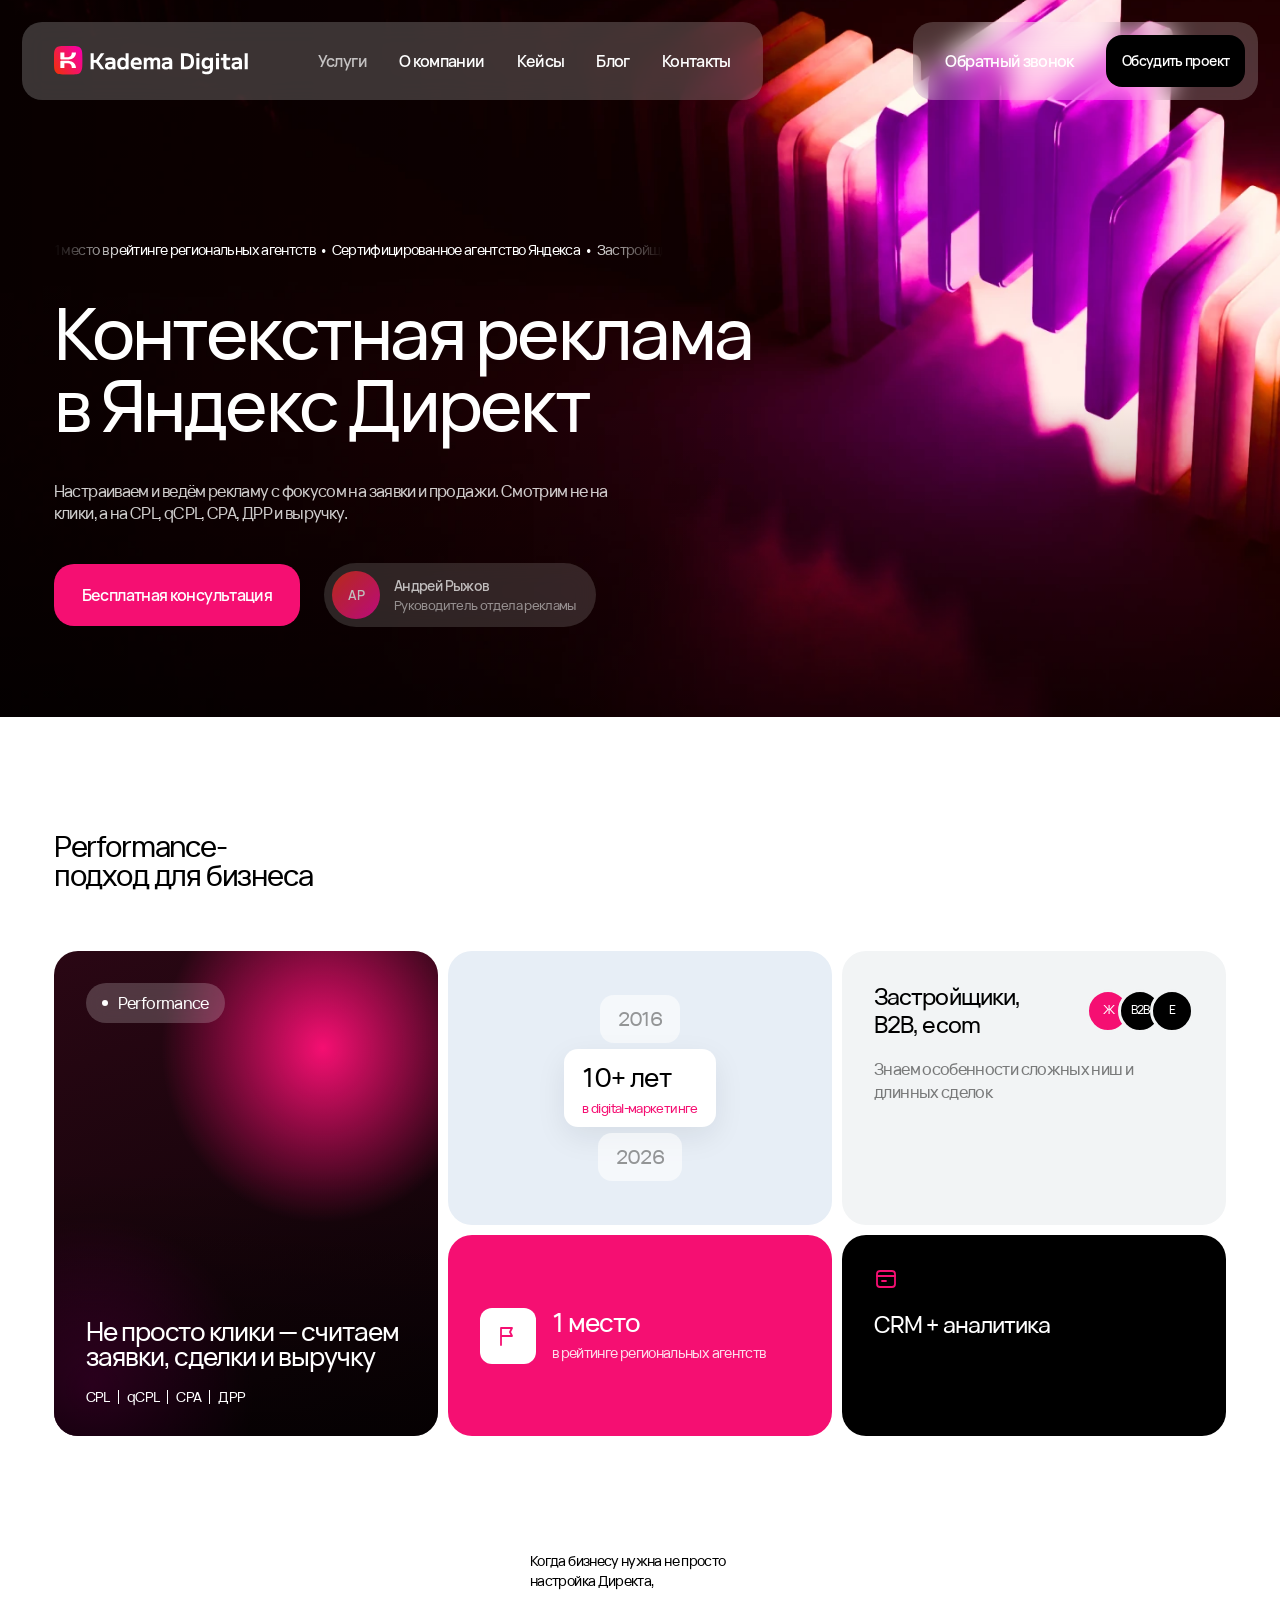
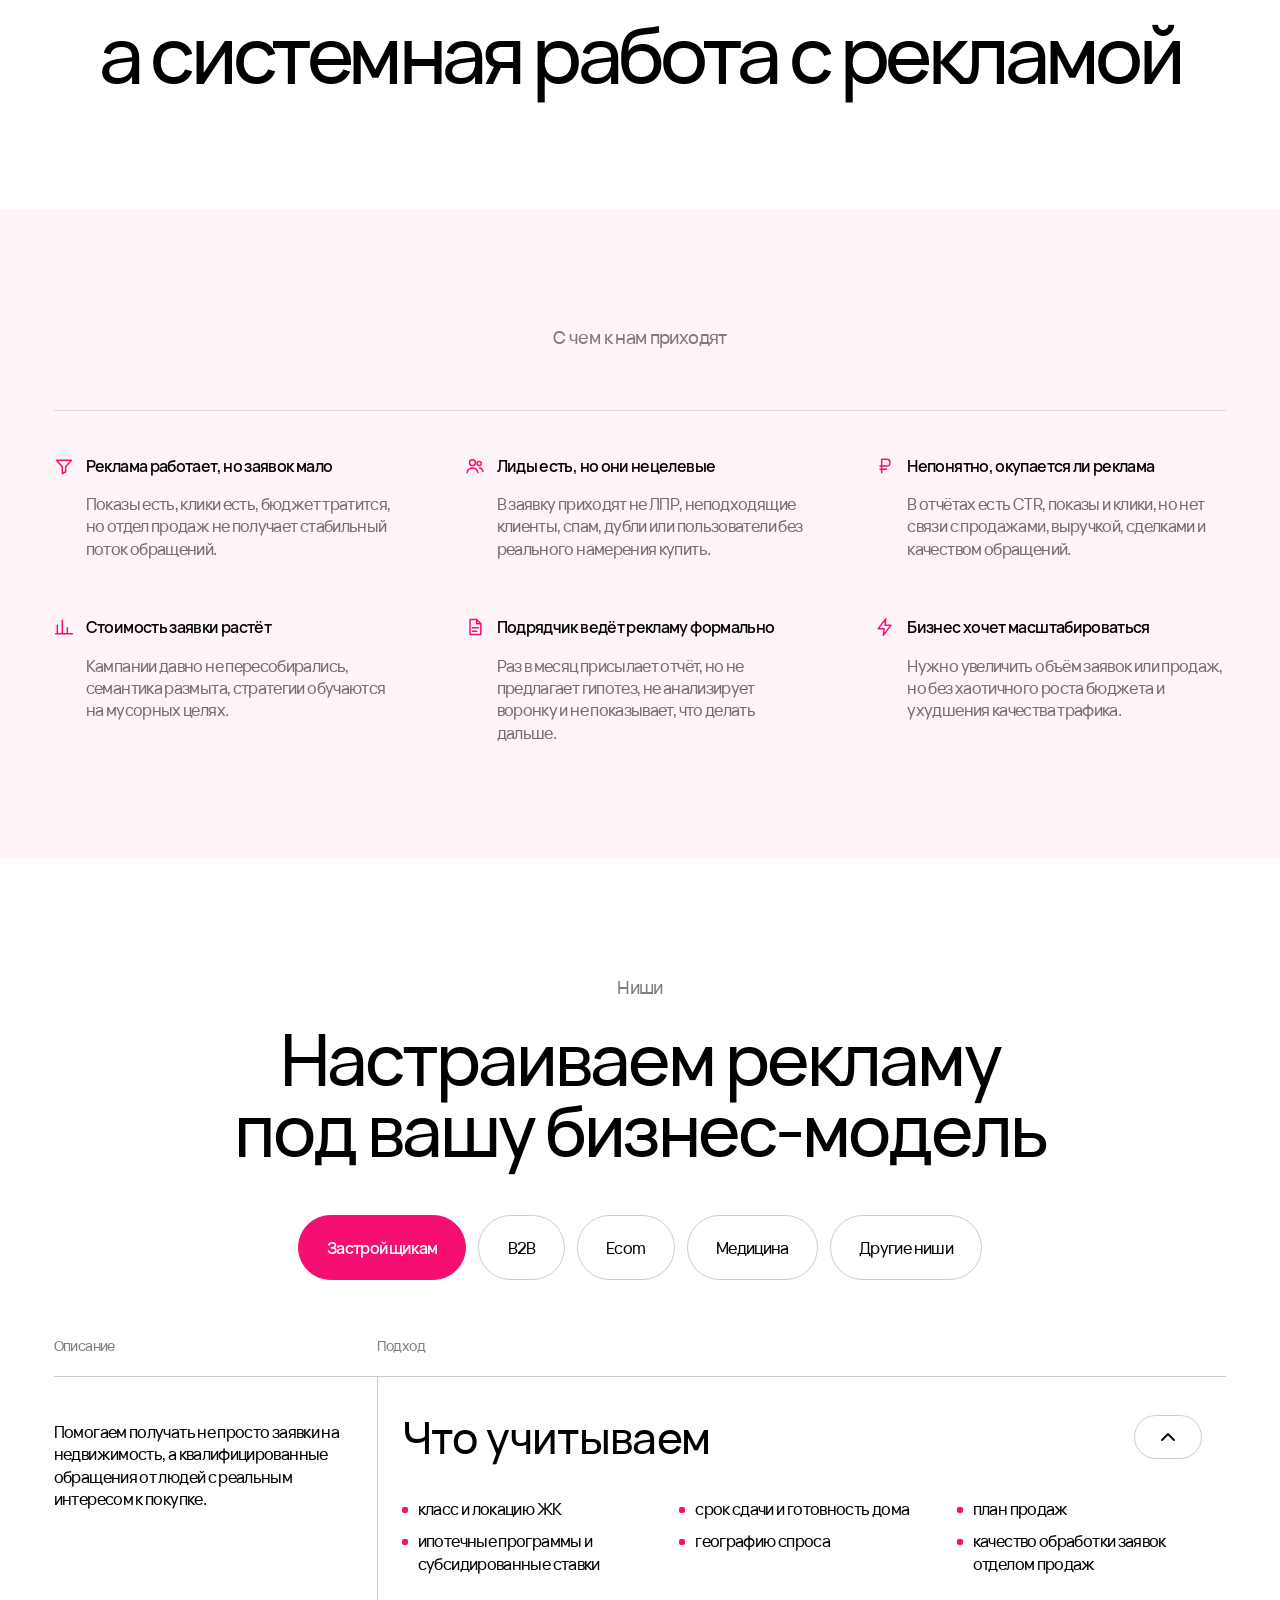
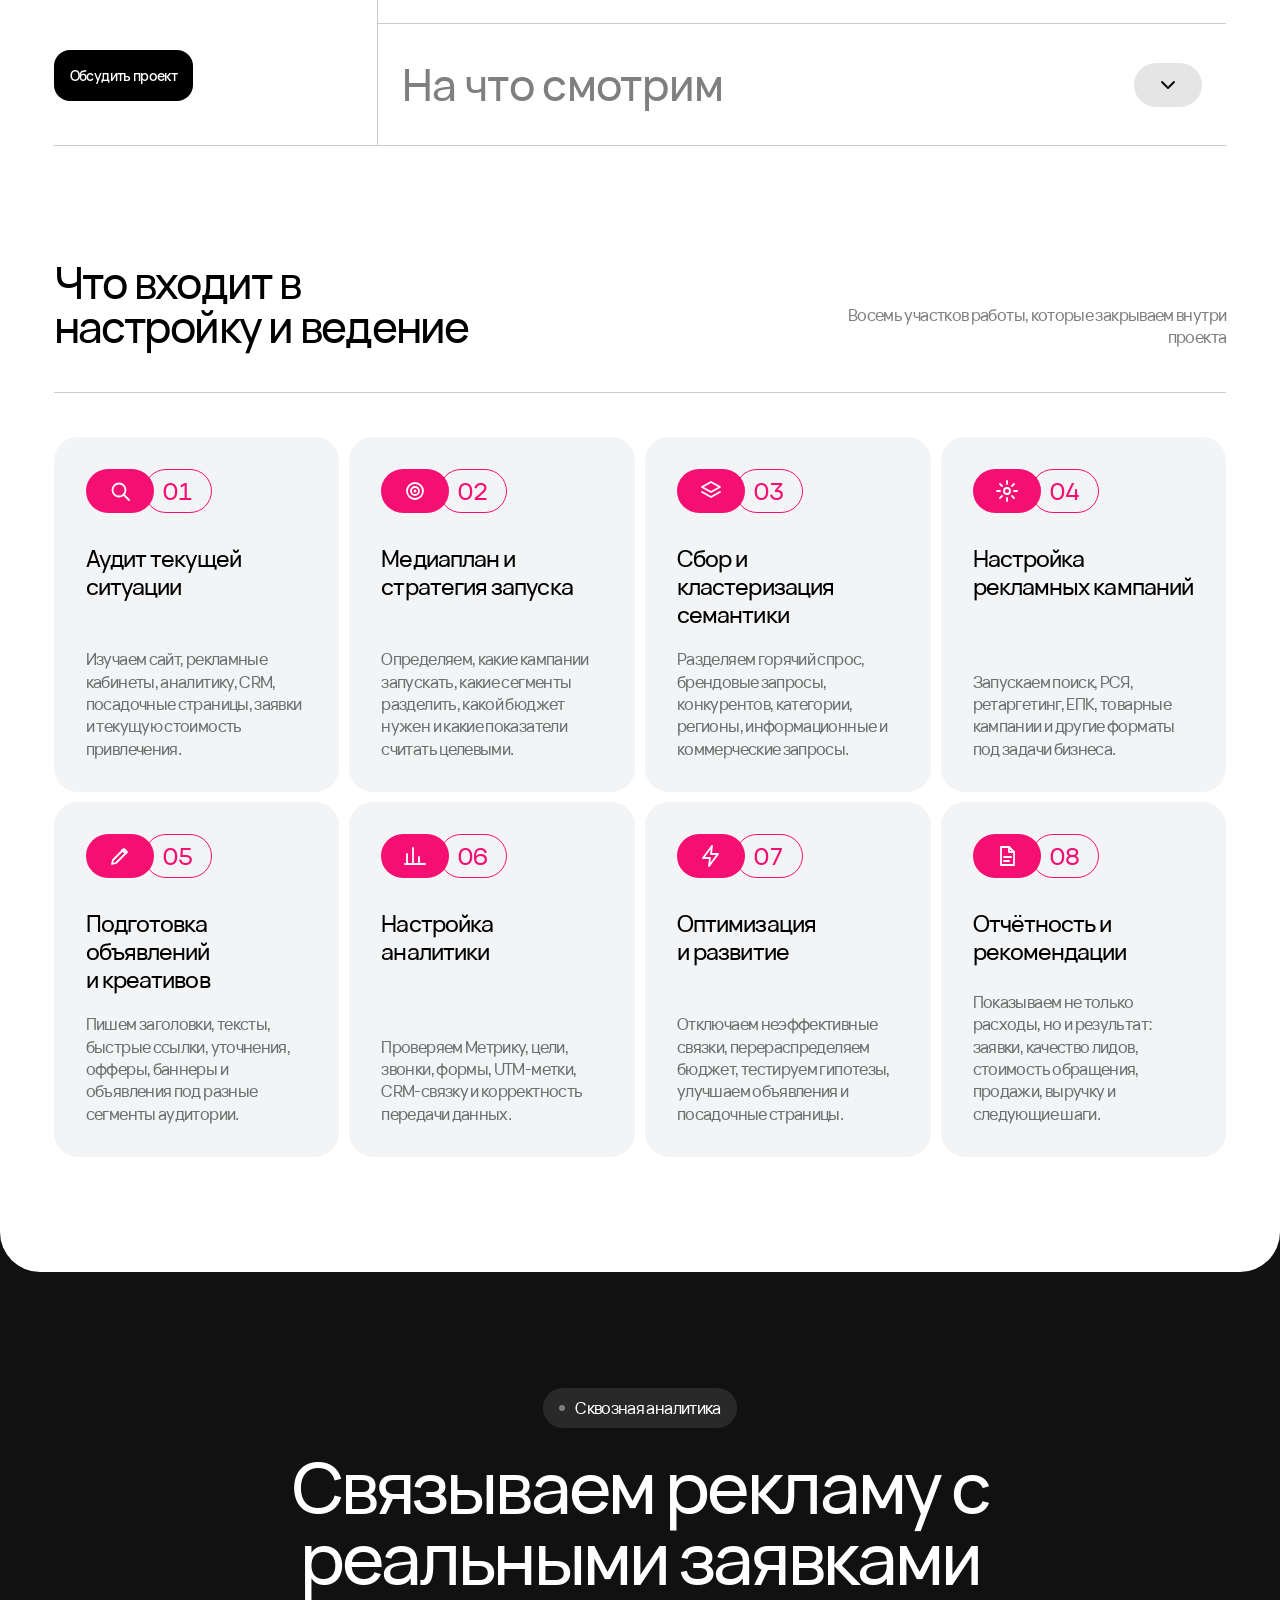
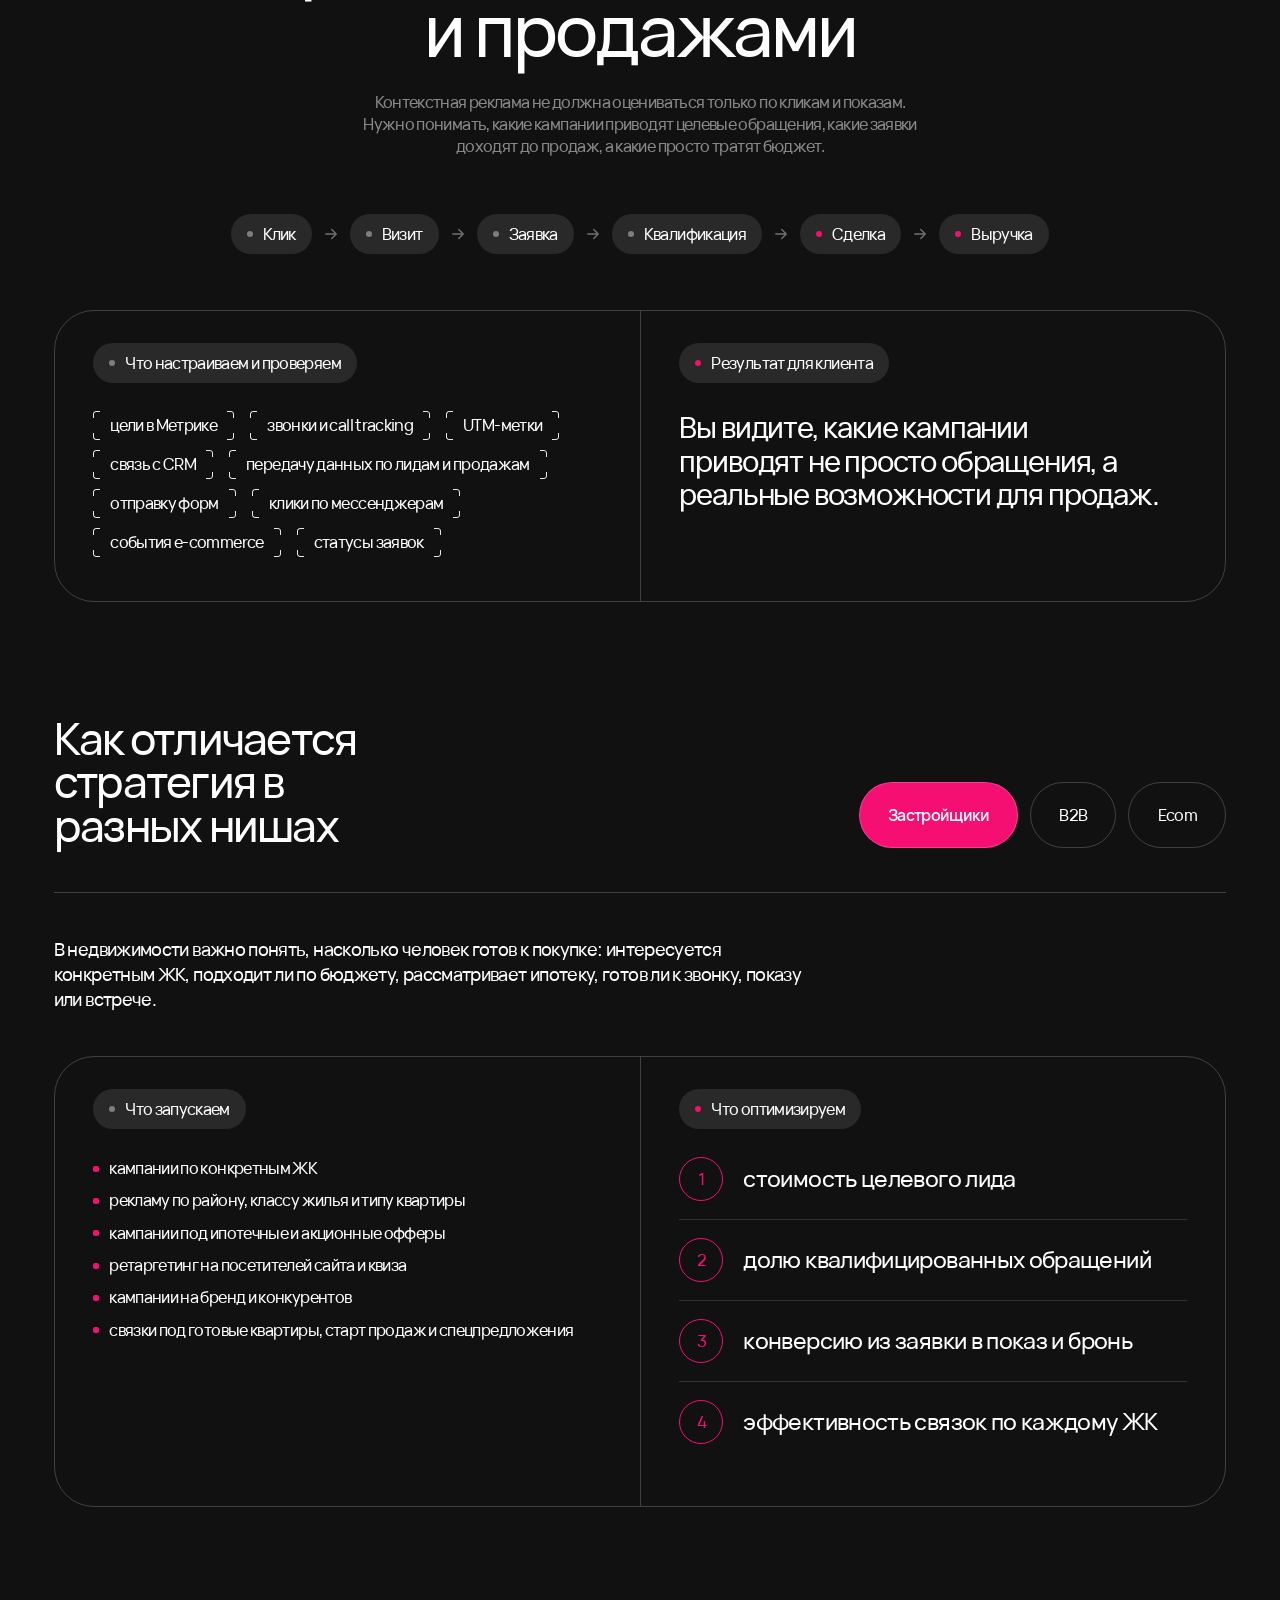
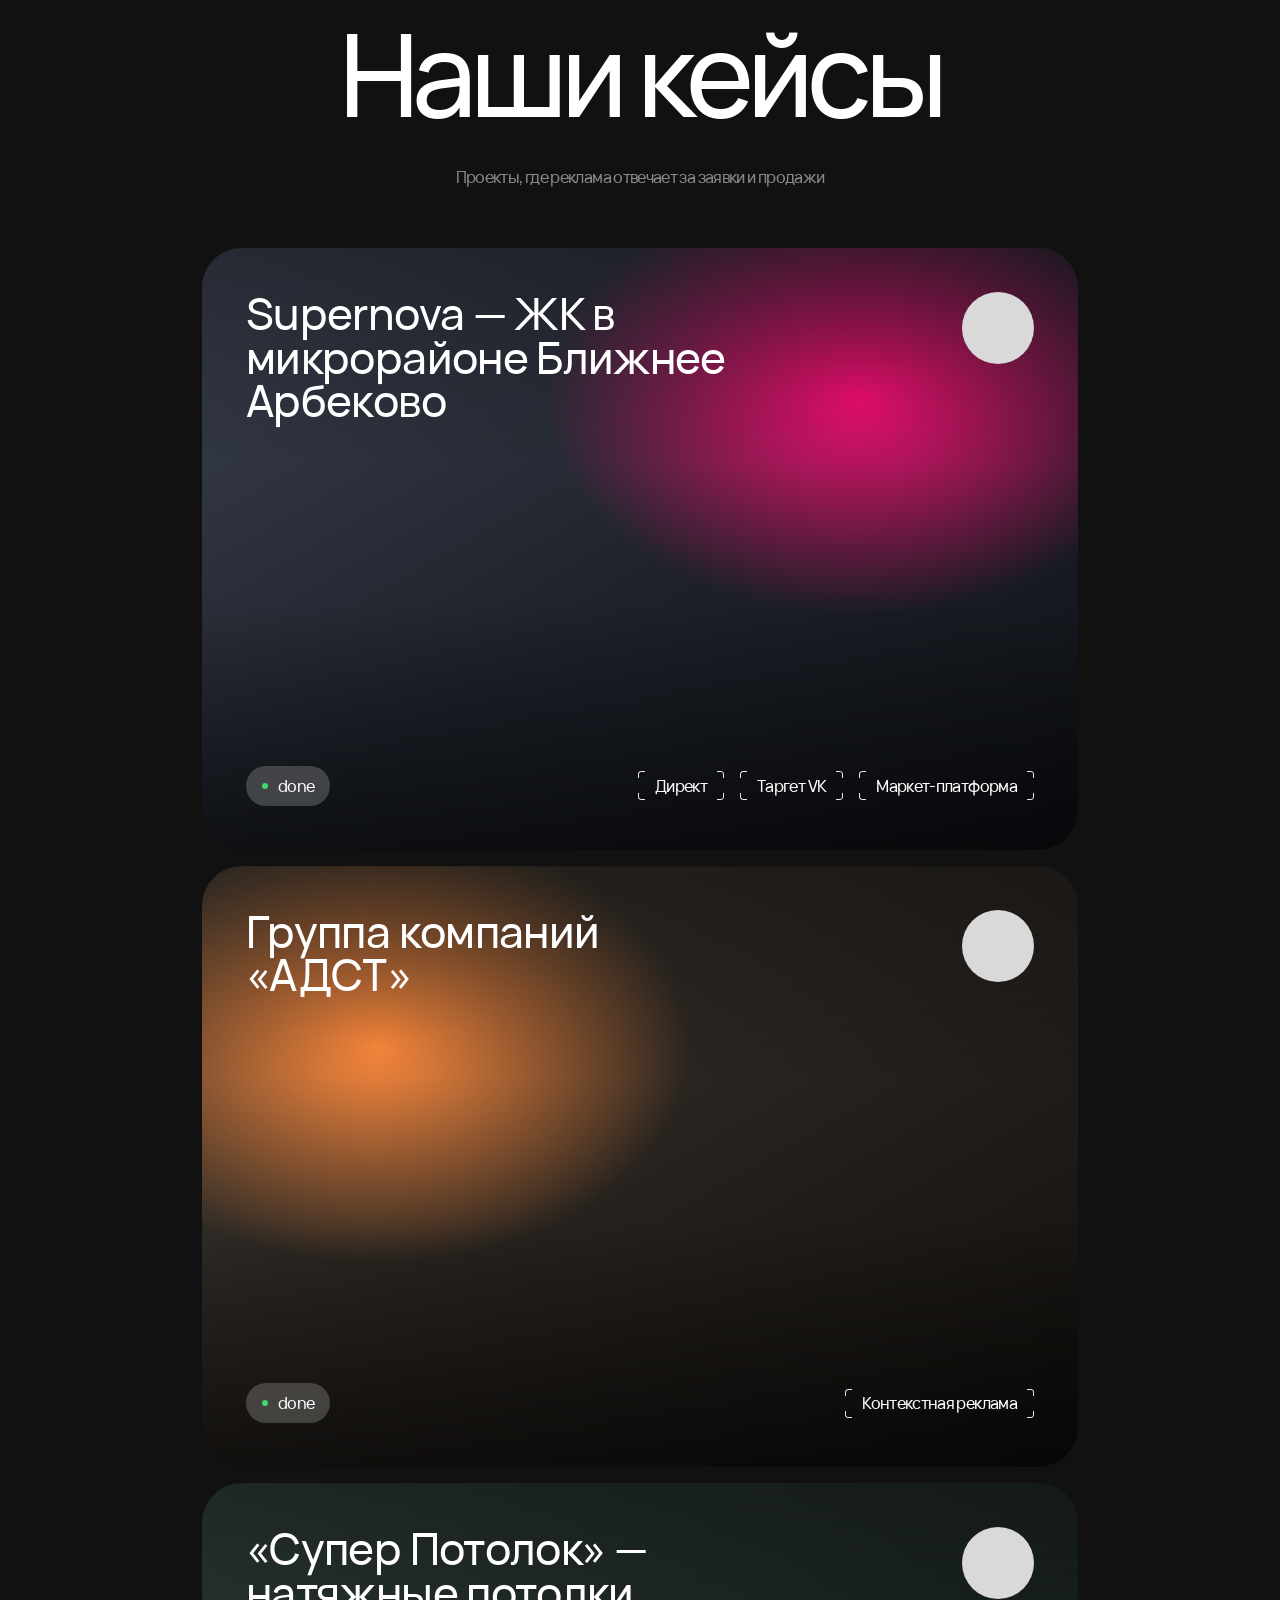
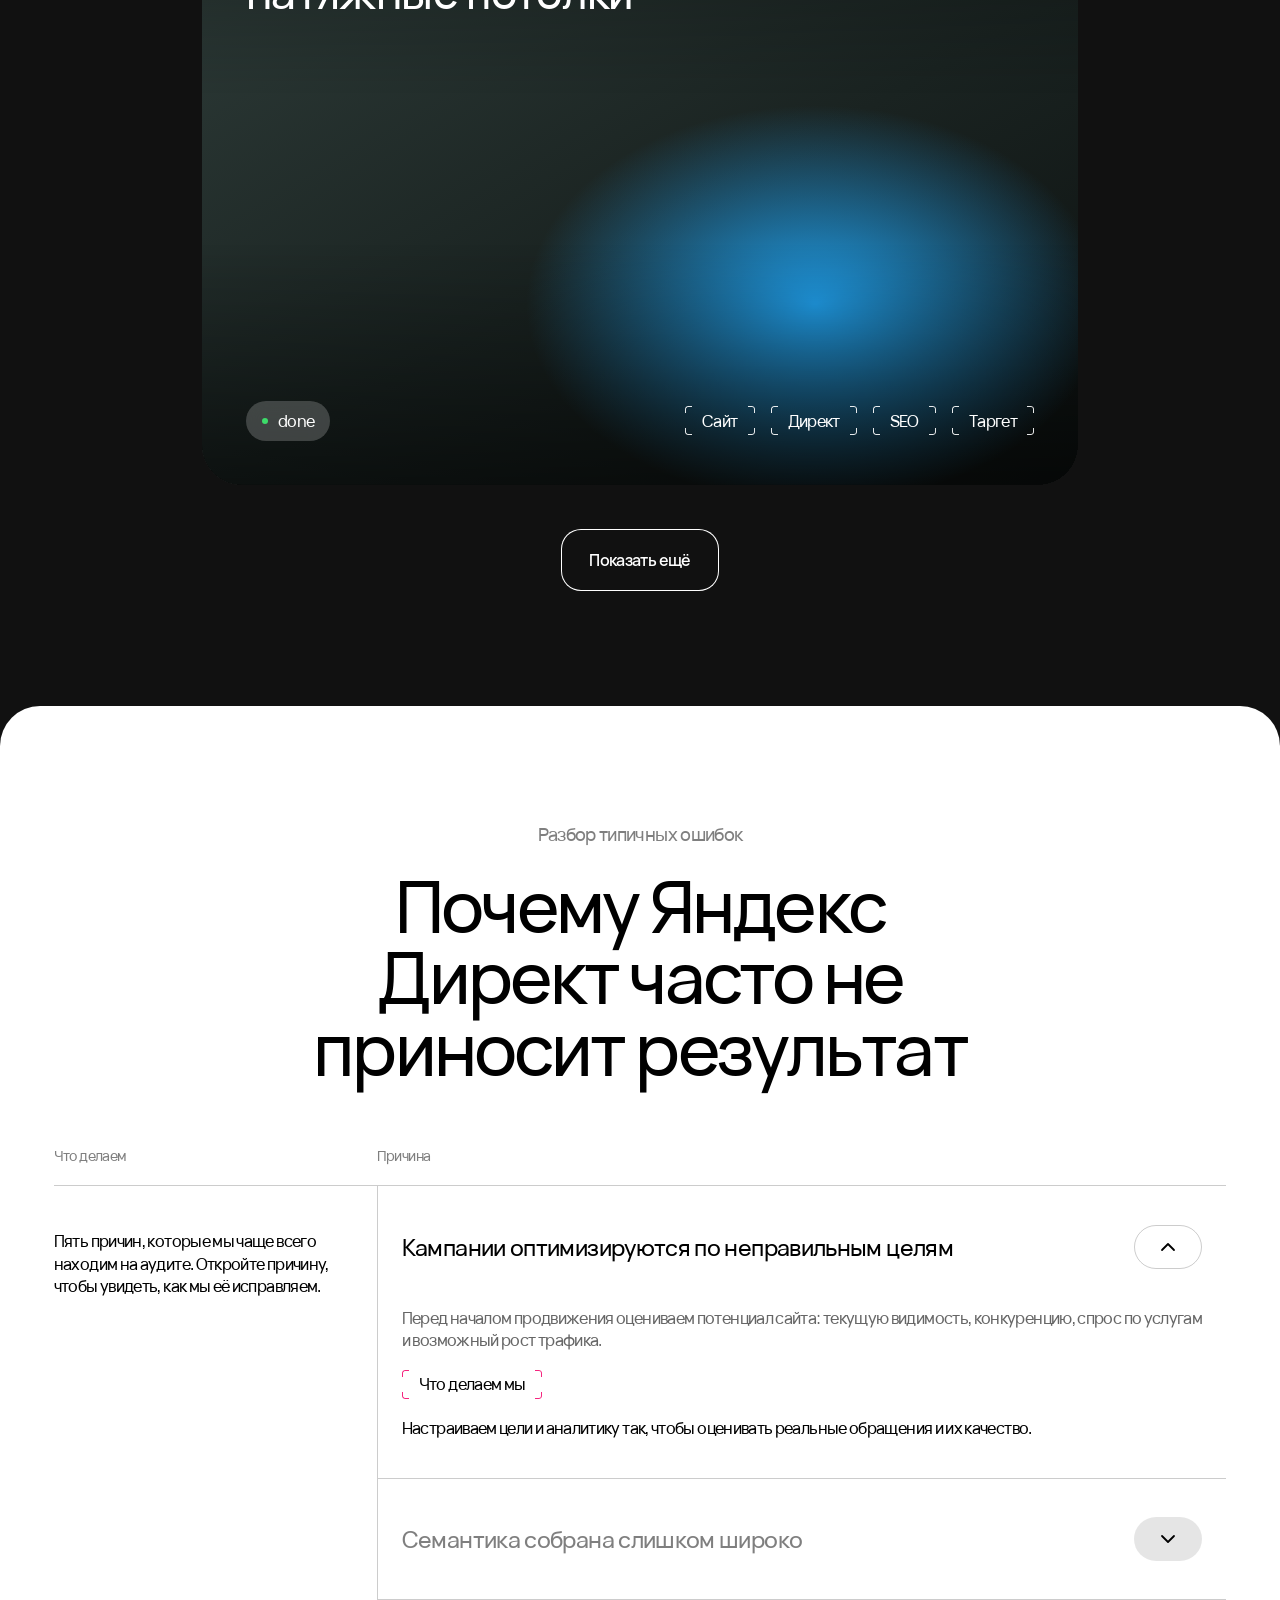
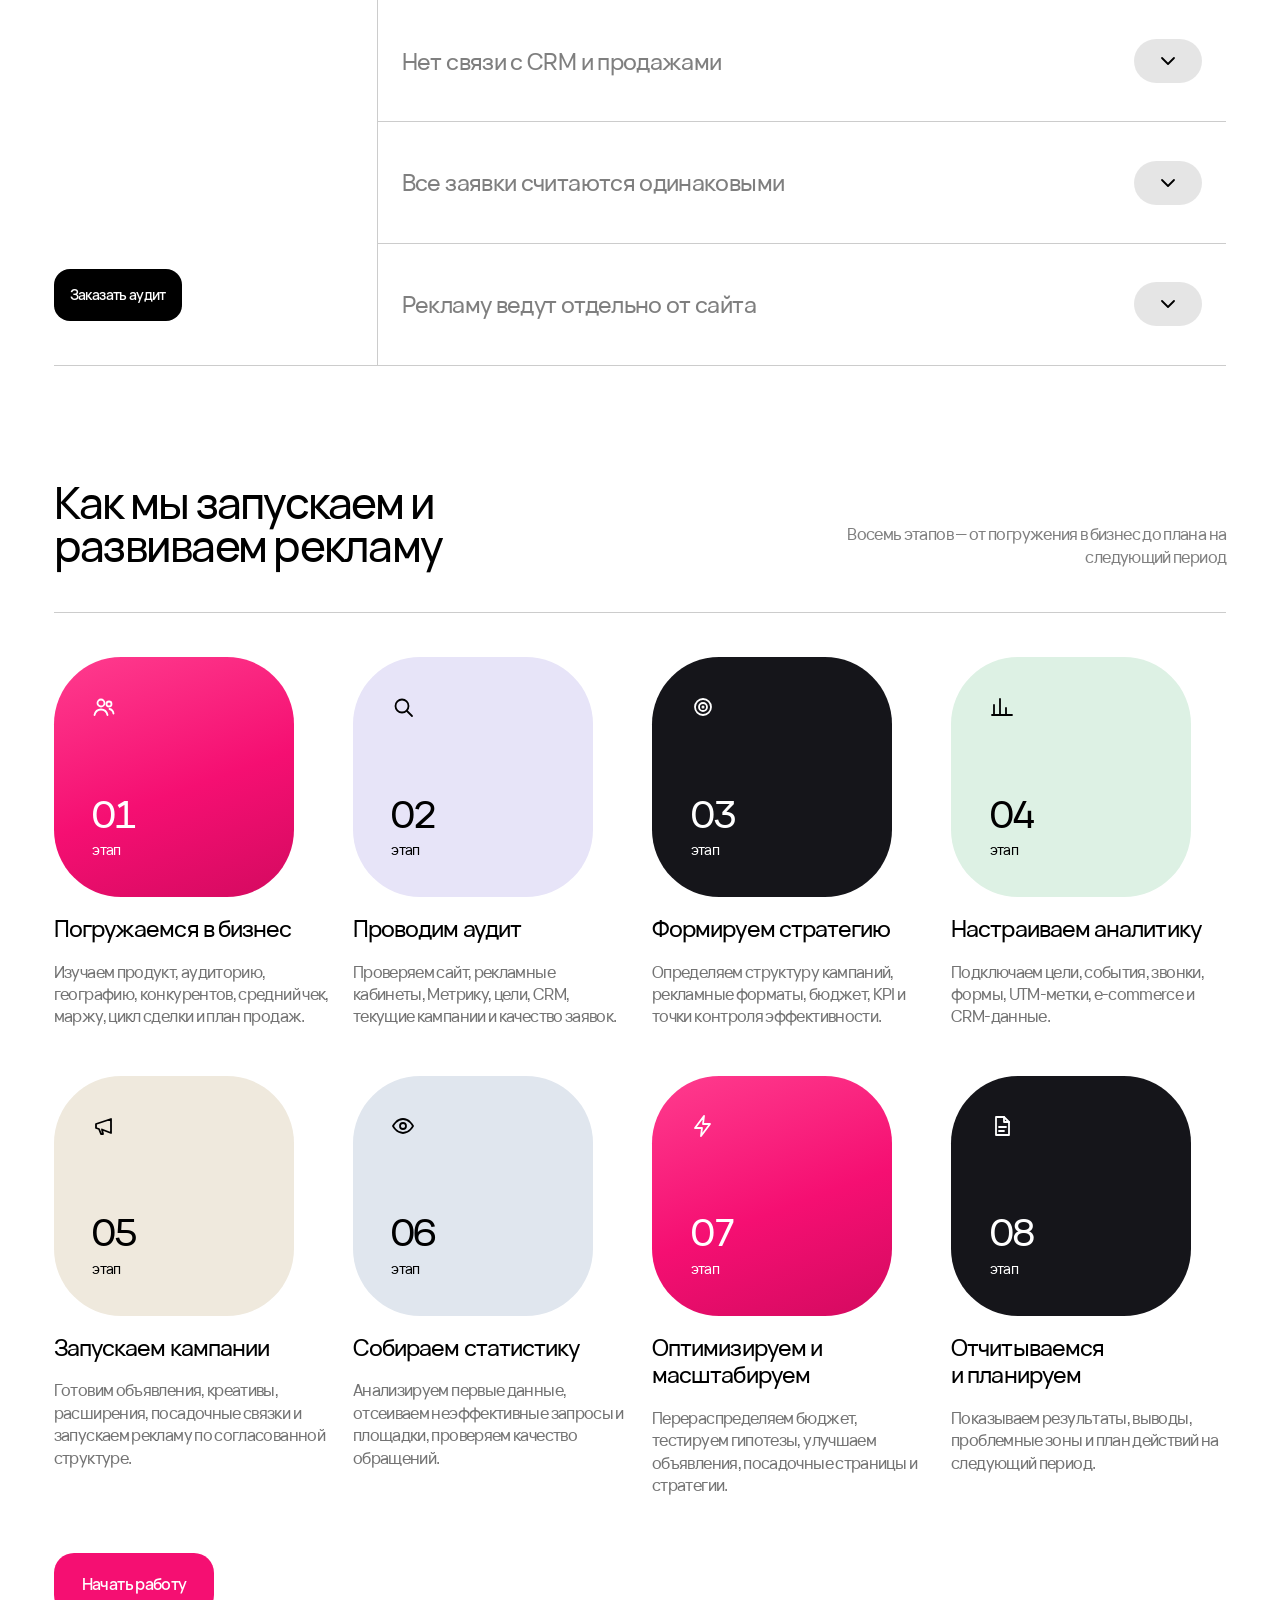
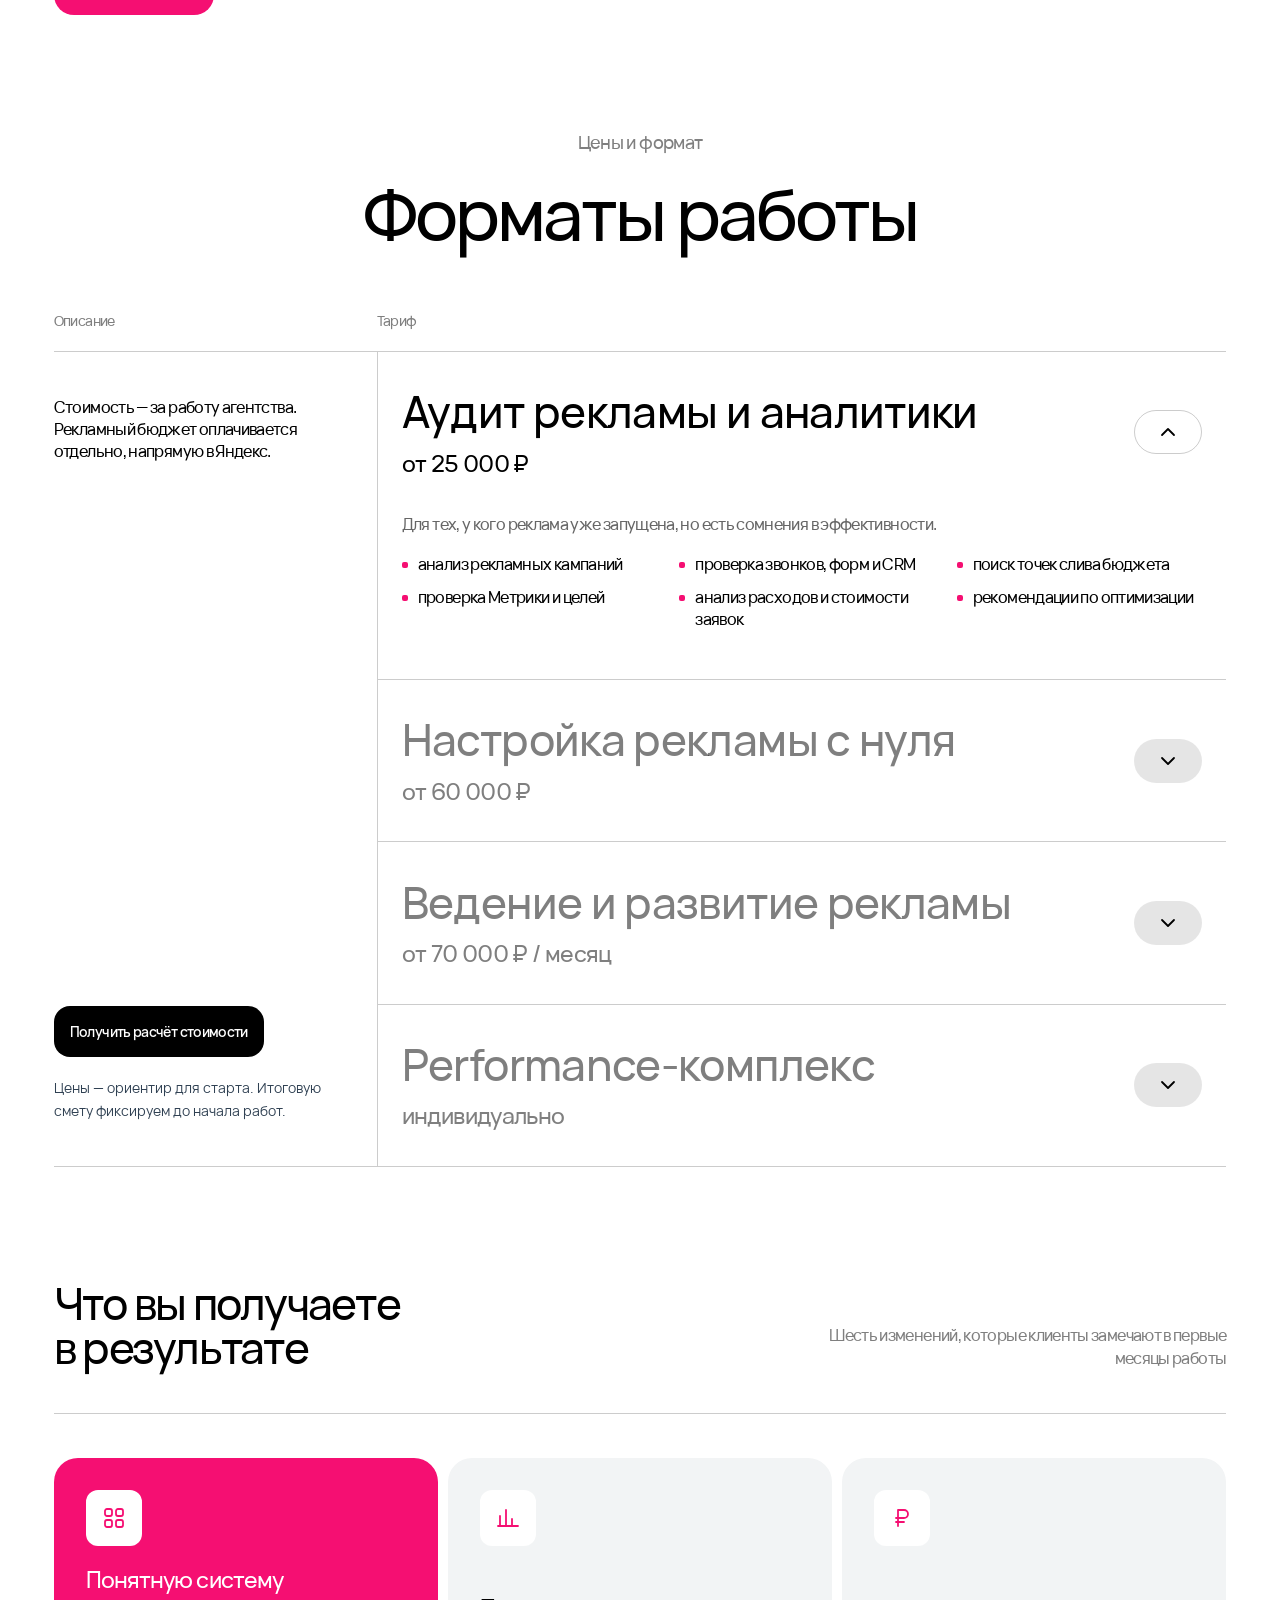
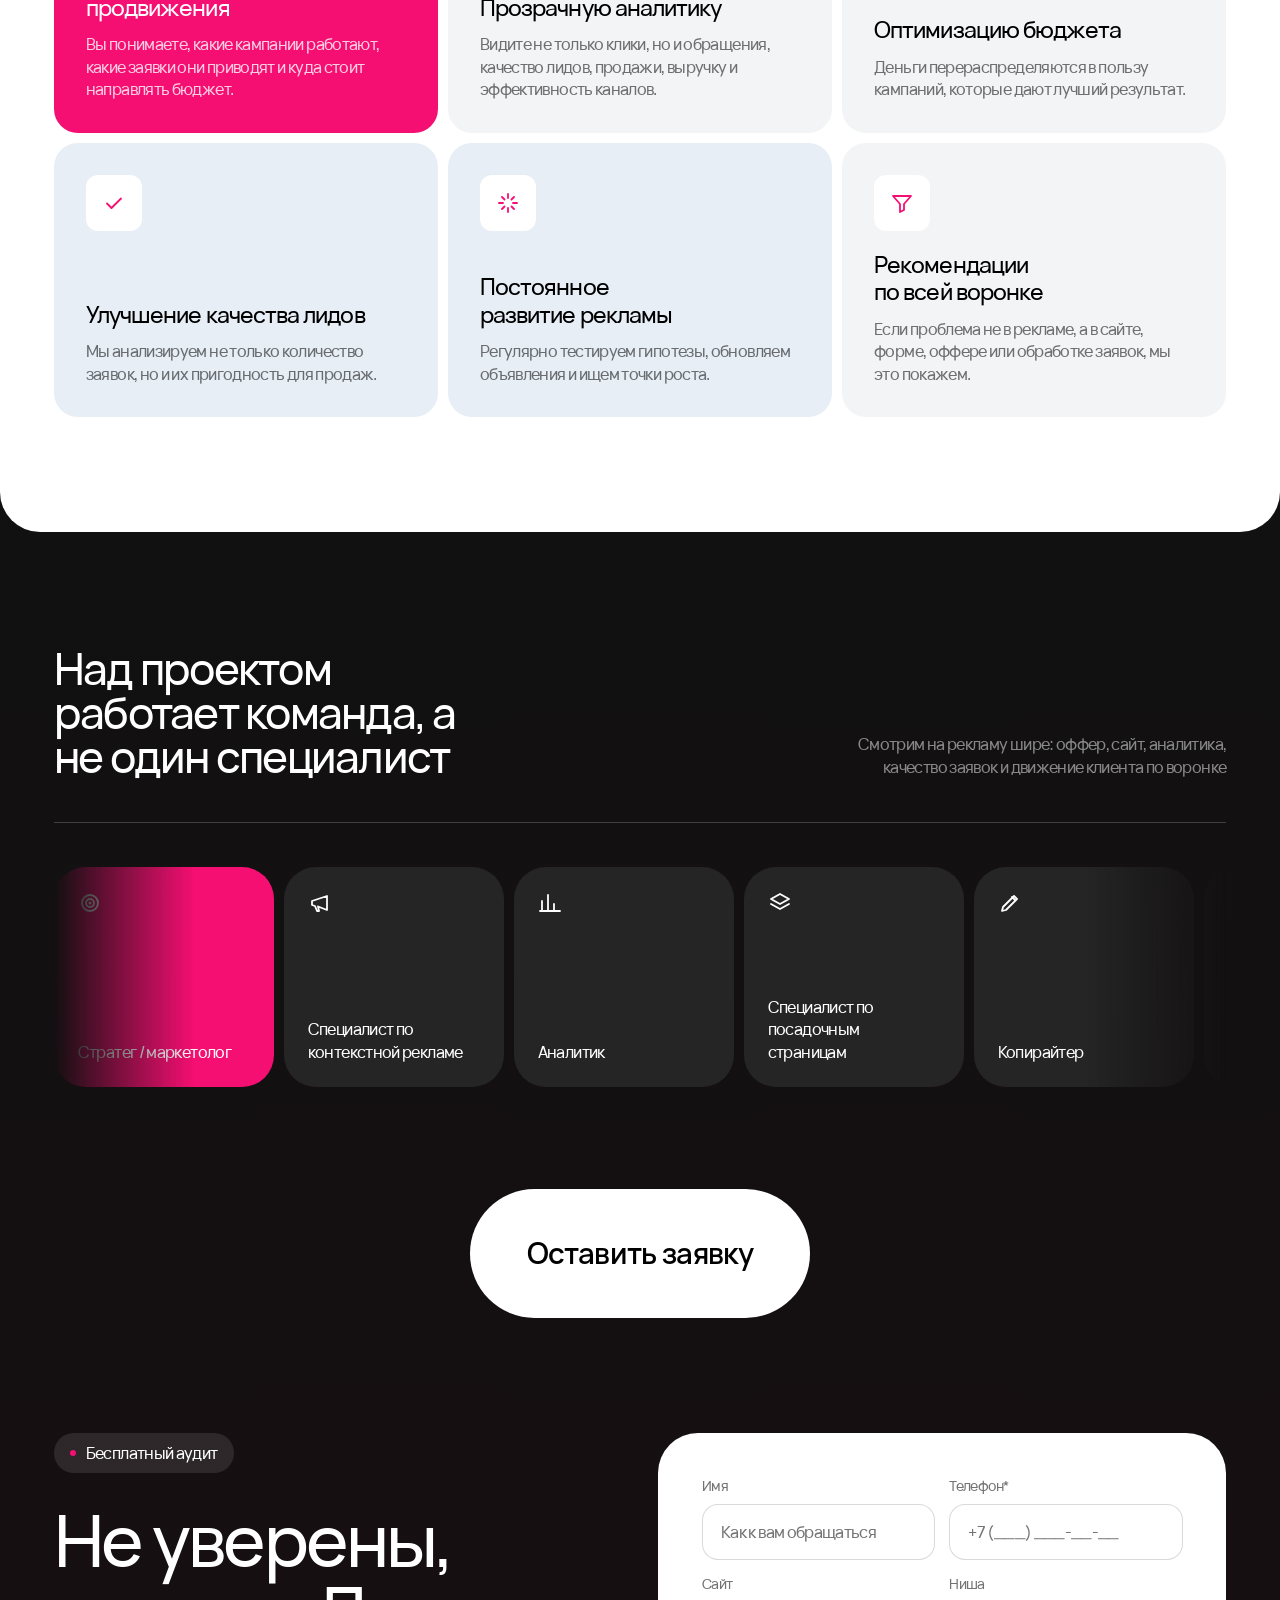
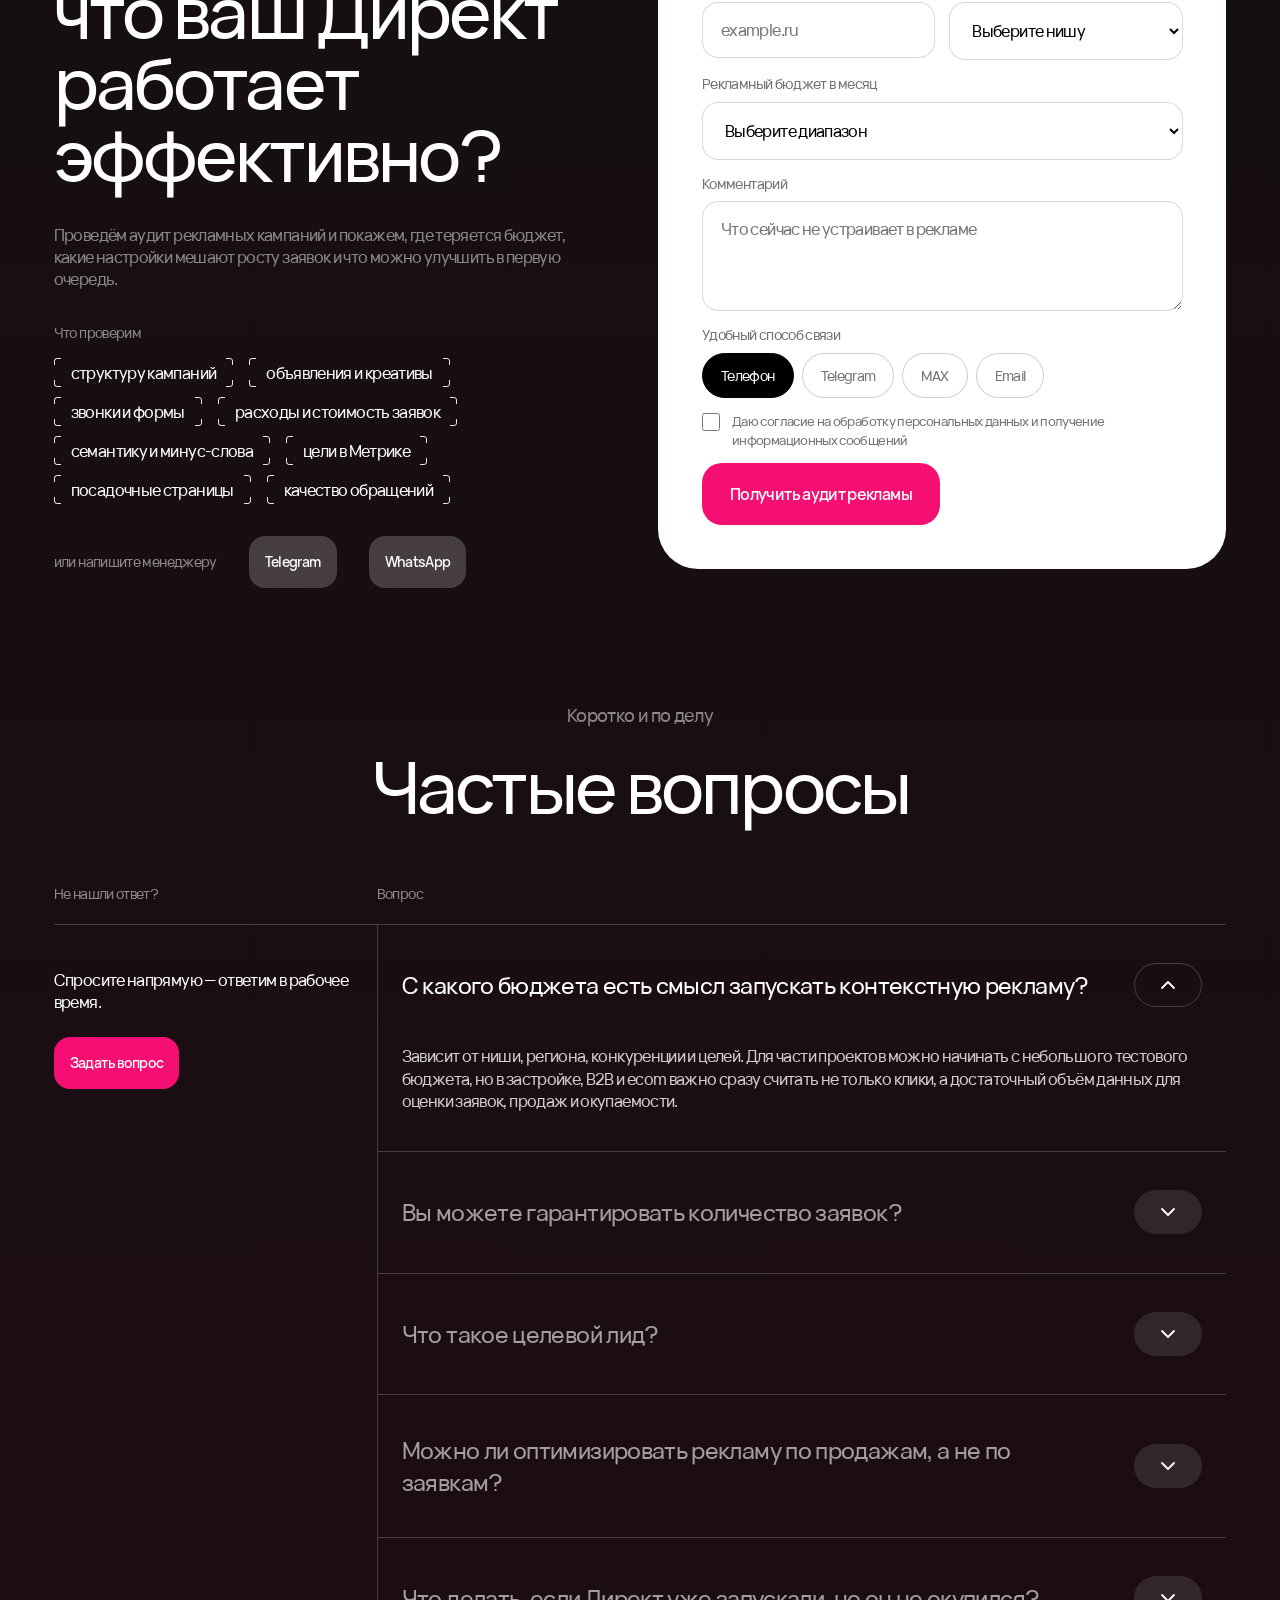
==== direct/index.html @ 625a99c7 "Страница «Контекстная реклама в Яндекс Директ» на Kadema UI" ====
<!doctype html>
<html lang="ru">
<head>
<meta charset="utf-8">
<meta name="viewport" content="width=device-width, initial-scale=1, viewport-fit=cover">
<title>Контекстная реклама в Яндекс Директ — Kadema Digital</title>
<link rel="stylesheet" href="../ui/kadema-ui.css">
<script src="../ui/kadema-ui.js" defer></script>
<style>
  /* локальные раскладки страницы «Директ» — всё остальное из kadema-ui.css */
  .d-hero { --k-hero-img: url(../kadema-digital/images/hero.webp); }
  .d-bento { grid-template-rows: auto auto; }
  .d-bento .k-card--media { grid-row: span 2; min-height: 420px; --k-media: radial-gradient(70% 60% at 70% 20%, #F50F72 0%, rgba(245,15,114,0) 60%), radial-gradient(60% 50% at 10% 90%, #4a0033 0%, transparent 70%), linear-gradient(160deg, #2a0714, #0b0205); }
  .d-years { display: flex; flex-direction: column; align-items: center; gap: 6px; padding-block: 12px; }
  .d-years span { padding: 10px 18px; border-radius: 14px; background: rgba(255,255,255,.6); color: rgba(0,0,0,.4); font-size: 20px; }
  .d-years span.on { background: #fff; color: #000; font-size: 26px; box-shadow: 0 10px 30px rgba(5,23,41,.08); }
  .d-years small { display: block; font-size: 13px; color: var(--k-pink); margin-top: 4px; }
  .d-dots { display: flex; }
  .d-dots i { width: 44px; height: 44px; border-radius: 50%; background: #000; border: 3px solid var(--k-grey-50); margin-left: -12px; display: grid; place-items: center; color: #fff; font-style: normal; font-size: 12px; }
  .d-dots i:first-child { margin-left: 0; background: var(--k-pink); }
  .d-statement { padding-block: var(--k-sec); }
  .d-statement .k-small { max-width: 22ch; margin-inline: auto; text-align: left; }
  .d-steps { display: grid; grid-template-columns: repeat(4, minmax(0, 1fr)); gap: 10px; }
  .d-steps .k-card { min-height: 300px; }
  .d-steps .k-card p { color: rgba(0,0,0,.55); margin-top: auto; }
  .d-steps .k-h4 { margin-top: 12px; }
  .d-roadmap { display: grid; grid-template-columns: repeat(4, minmax(0, 1fr)); gap: 48px 24px; }
  .d-roadmap li { display: flex; flex-direction: column; gap: 18px; min-width: 0; }
  .d-roadmap .k-tile { width: min(100%, 240px); }
  .d-roadmap p { color: rgba(0,0,0,.55); }
  .d-results { display: grid; grid-template-columns: repeat(3, minmax(0, 1fr)); gap: 10px; }
  .d-results .k-card { min-height: 250px; justify-content: space-between; }
  .d-results .k-card p { color: rgba(0,0,0,.55); }
  .d-results .k-card--pink p { color: rgba(255,255,255,.8); }
  .d-sq { width: 56px; height: 56px; border-radius: var(--k-r-xs); background: #fff; color: var(--k-pink); display: grid; place-items: center; }
  .d-works { max-width: 876px; margin-inline: auto; display: flex; flex-direction: column; gap: 16px; }
  .d-audit { display: grid; grid-template-columns: minmax(0, 1fr) minmax(0, 1.05fr); gap: clamp(32px, 5vw, 80px); align-items: start; }
  .d-audit__card { background: #fff; color: #000; border-radius: var(--k-r-xl); padding: clamp(24px, 3.4vw, 44px); }
  .d-optim { display: grid; gap: 0; }
  .d-optim li { display: flex; align-items: center; gap: 20px; padding-block: 18px; border-top: 1px solid rgba(255,255,255,.14); font-size: var(--k-fs-h4); line-height: 1.25; }
  .d-optim li:first-child { border-top: 0; padding-top: 0; }
  .d-optim b { flex: none; width: 44px; height: 44px; border-radius: 50%; border: 1px solid var(--k-pink); color: var(--k-pink); display: grid; place-items: center; font-weight: 500; font-size: 16px; }
  .d-flow { display: flex; flex-wrap: wrap; justify-content: center; align-items: center; gap: 10px; }
  .d-flow .k-icon { width: 18px; height: 18px; opacity: .4; }
  @media (max-width: 1100px) { .d-steps, .d-roadmap { grid-template-columns: repeat(2, minmax(0, 1fr)); } }
  @media (max-width: 900px) { .d-audit, .d-results { grid-template-columns: 1fr 1fr; } .d-audit { grid-template-columns: 1fr; } .d-bento .k-card--media { grid-row: auto; grid-column: 1 / -1; min-height: 360px; } }
  @media (max-width: 560px) { .d-steps, .d-results { grid-template-columns: 1fr; } .d-roadmap { grid-template-columns: 1fr 1fr; gap: 32px 16px; } .d-steps .k-card { min-height: 0; } }
</style>
</head>
<body>
<header class="k-header">
  <nav class="k-header__nav" aria-label="Основное меню">
    <a href="../kadema-digital/" class="k-logo" aria-label="Kadema Digital"><svg width="200" height="30" viewBox="0 0 200 30" fill="none" xmlns="http://www.w3.org/2000/svg" aria-hidden="true">
        <path fill-rule="evenodd" clip-rule="evenodd" d="M1.99583 1.99583C0 3.99083 0 6.63083 0 13.0558V15.3275C0 21.7525 0 24.3925 1.99583 26.3875C3.9275 28.32 6.4325 28.3833 12.4617 28.3833H15.915C21.9442 28.3833 24.4483 28.3192 26.3808 26.3875C28.3133 24.4558 28.3758 21.3775 28.3758 15.3558V13.035C28.3758 7.00583 28.3125 3.935 26.3808 1.99583C24.385 0 21.7458 0 15.32 0H13.05C6.63083 0 3.99083 0 1.99583 1.99583Z" fill="url(#paint0_linear_182_1530)"/>
        <path d="M7.14747 13.593H12.9425C14.2025 13.593 15.2991 13.4938 16.2116 13.303C17.1316 13.1046 17.9033 12.8288 18.5258 12.468C19.5688 11.8914 20.4406 11.049 21.0525 10.0263C21.6666 9.00797 21.9725 7.80547 21.9725 6.42464H17.8116V6.4463C17.8116 7.38797 17.6275 8.60464 17.2591 9.27714C16.8916 9.9488 16.3041 10.473 15.5041 10.848C15.1008 11.0313 14.6833 11.1588 14.2591 11.223C13.8341 11.2938 13.1975 11.3221 12.3408 11.3221H10.3808V6.41797H6.36914V12.8013C6.36914 13.2321 6.72247 13.5788 7.14747 13.5788V13.593ZM18.5325 15.9996C17.9103 15.6396 17.1389 15.3613 16.2183 15.1646C15.2989 14.9719 14.2091 14.8749 12.9491 14.8738H7.15331C7.05097 14.8734 6.94956 14.8932 6.85493 14.9322C6.7603 14.9711 6.67432 15.0284 6.60196 15.1008C6.5296 15.1732 6.47228 15.2591 6.43332 15.3538C6.39436 15.4484 6.37453 15.5498 6.37497 15.6521V22.0355H10.3875V17.1313H12.3475C13.2041 17.1313 13.8475 17.1671 14.2658 17.2313C14.6908 17.2938 15.1075 17.4213 15.5108 17.6063C16.3175 17.9813 16.8983 18.5046 17.2658 19.1763C17.6341 19.8488 17.8175 21.0655 17.8175 22.0071V22.028H21.9783C21.9783 20.6488 21.6675 19.4455 21.0583 18.4263C20.4448 17.4052 19.5738 16.5632 18.5325 15.9846V15.9996Z" fill="currentColor"/>
        <path fill-rule="evenodd" clip-rule="evenodd" d="M185.001 17.9146H183.986C183.134 17.9146 182.025 17.9837 181.255 18.3687C180.695 18.6487 180.415 19.0804 180.415 19.7104C180.415 20.1313 180.555 20.4812 180.87 20.7496C181.243 21.0646 181.757 21.1462 182.235 21.1462C182.726 21.1462 183.216 21.0646 183.671 20.8662C184.056 20.7029 184.406 20.4696 184.662 20.1312C184.896 19.8279 185.001 19.4896 185.001 19.1154V17.9146ZM153.252 20.3996C153.742 20.3996 154.244 20.3179 154.699 20.1079C155.084 19.9329 155.422 19.6754 155.667 19.3371C155.912 19.0104 156.017 18.6371 156.017 18.2288V16.1871C156.017 15.7787 155.901 15.4171 155.656 15.0904C155.399 14.7404 155.072 14.4954 154.687 14.3088C154.232 14.0988 153.742 14.0171 153.241 14.0171C152.471 14.0171 151.782 14.2387 151.268 14.8337C150.708 15.4871 150.557 16.3737 150.557 17.2021C150.557 18.0304 150.708 18.9404 151.268 19.5829C151.782 20.1663 152.471 20.3879 153.241 20.3879L153.252 20.3996ZM115.25 17.9137H114.235C113.382 17.9137 112.274 17.9837 111.504 18.3687C110.944 18.6487 110.664 19.0804 110.664 19.7104C110.664 20.1313 110.792 20.4812 111.119 20.7496C111.492 21.0646 112.006 21.1462 112.484 21.1462C112.977 21.1525 113.465 21.0572 113.919 20.8662C114.305 20.7029 114.655 20.4696 114.912 20.1312C115.145 19.8279 115.25 19.4896 115.25 19.1154V17.9137ZM79.6858 16.4446H84.925C84.8666 15.8263 84.7033 15.1729 84.3183 14.6829C83.84 14.0879 83.1516 13.8896 82.4041 13.8896C81.6108 13.8896 80.8641 14.0996 80.3391 14.7296C79.9425 15.2079 79.7558 15.8263 79.6858 16.4446ZM68.835 21.0771C69.3366 21.0771 69.85 20.9837 70.2933 20.7387C70.6878 20.5226 71.0241 20.2141 71.2733 19.8396C71.53 19.4546 71.635 19.0229 71.635 18.5562V16.5146C71.6466 16.0479 71.5533 15.6046 71.285 15.2196C71.0271 14.8516 70.6877 14.5481 70.2933 14.3329C69.85 14.0762 69.3483 13.9829 68.8466 13.9829C68.0525 14.0062 67.3758 14.2746 66.8741 14.9046C66.2908 15.6279 66.1508 16.6429 66.1508 17.5412C66.1508 18.4513 66.3141 19.4554 66.8741 20.1904C67.3641 20.8321 68.0408 21.0771 68.835 21.0771ZM58.4616 17.9271H57.4466C56.595 17.9271 55.4866 17.9962 54.7166 18.3812C54.1566 18.6612 53.8766 19.0929 53.8766 19.7229C53.8766 20.1437 54.0166 20.4937 54.3316 20.7621C54.705 21.0771 55.2183 21.1587 55.6966 21.1587C56.1866 21.1587 56.6766 21.0771 57.1316 20.8787C57.5166 20.7154 57.8666 20.4821 58.1233 20.1437C58.3566 19.8404 58.4616 19.5021 58.4616 19.1279V17.9271ZM130.01 9.88625L130.033 20.6212L131.83 20.6446C132.81 20.6446 133.895 20.5046 134.782 20.0729C135.528 19.7112 136.065 19.1271 136.403 18.3687C136.823 17.4237 136.94 16.2804 136.952 15.2654C136.952 14.2504 136.823 13.0954 136.403 12.1496C136.065 11.3912 135.528 10.8196 134.782 10.4579C133.895 10.0262 132.81 9.89792 131.83 9.88625H130.01ZM190.683 23.3746V7.15625H193.74V23.3746H190.683ZM184.989 15.6854C184.989 15.3471 184.931 14.9621 184.802 14.6704C184.686 14.4021 184.476 14.2387 184.207 14.1337C183.822 13.9937 183.309 13.9704 182.889 13.9821C182.142 13.9821 181.407 14.0638 180.672 14.1921C179.937 14.3321 179.213 14.5421 178.525 14.8337L178.315 14.9271L177.907 12.4421L178.047 12.3837C178.853 12.0869 179.685 11.864 180.532 11.7179C181.433 11.5544 182.347 11.4724 183.262 11.4729C184.184 11.4729 185.187 11.5546 186.027 11.9054C186.727 12.1971 187.252 12.6871 187.556 13.3871C187.917 14.1921 188.011 15.1721 188.011 16.0471V23.3512H185.106L185.082 22.2546C184.651 22.6396 184.126 22.9196 183.589 23.1296C182.856 23.4131 182.076 23.5595 181.29 23.5612C180.263 23.5612 179.26 23.3162 178.502 22.5929C177.767 21.8929 177.475 20.9712 177.475 19.9787C177.475 18.6371 177.977 17.5404 179.097 16.7704C180.368 15.8954 182.083 15.6737 183.589 15.6737H184.989V15.6854ZM169.354 14.2038H166.833V11.7062H169.354V8.00792H172.411V11.7062H176.215V14.2038H172.411V19.2087C172.411 19.6171 172.446 20.2712 172.726 20.5979C172.982 20.9012 173.484 20.9596 173.857 20.9596C174.184 20.9596 174.511 20.9246 174.826 20.8779C175.132 20.8282 175.433 20.7501 175.725 20.6446L175.947 20.5629L176.227 23.1412L176.075 23.1879C175.608 23.3279 175.141 23.4329 174.662 23.5029C174.214 23.5634 173.762 23.5946 173.309 23.5963C172.294 23.5963 171.069 23.4446 170.299 22.7212C169.529 22.0096 169.354 20.8896 169.354 19.8971V14.2038ZM162.038 23.3746L162.015 11.7762H165.048L165.072 23.3746H162.038ZM162.015 10.0612V7.15625H165.048L165.072 10.0846L162.015 10.0612ZM156.017 21.7062C155.621 22.0745 155.158 22.3635 154.652 22.5579C153.987 22.8263 153.276 22.9429 152.552 22.9429C151.128 22.9429 149.845 22.5229 148.9 21.4263C147.897 20.2712 147.593 18.7187 147.593 17.2262C147.593 15.7321 147.897 14.1804 148.9 13.0254C149.845 11.9288 151.128 11.5087 152.552 11.5087C153.299 11.5087 154.022 11.6254 154.711 11.9054C155.224 12.1037 155.702 12.3837 156.111 12.7571L156.134 11.7304H159.016V21.9746C159.016 23.6079 158.712 25.4163 157.534 26.6412C156.344 27.8662 154.559 28.1704 152.926 28.1704C152.05 28.1704 151.187 28.0888 150.335 27.9021C149.612 27.7504 148.888 27.5171 148.247 27.1437L148.142 27.0854L148.55 24.6112L148.783 24.7396C149.343 25.0662 149.962 25.2763 150.592 25.4279C151.268 25.5912 151.968 25.6729 152.669 25.6729C153.556 25.6729 154.629 25.5329 155.259 24.8329C155.912 24.1096 156.029 22.8846 156.029 21.9629V21.7062H156.017ZM142.354 23.3746L142.331 11.7762H145.365L145.388 23.3746H142.354ZM142.331 10.0612V7.15625H145.365L145.388 10.0846L142.331 10.0612ZM115.238 15.6971C115.238 15.3588 115.18 14.9738 115.052 14.6821C114.935 14.4138 114.725 14.2504 114.457 14.1454C114.071 14.0054 113.557 13.9821 113.137 13.9937C112.391 13.9937 111.656 14.0754 110.921 14.2038C110.186 14.3438 109.462 14.5537 108.774 14.8454L108.564 14.9388L108.156 12.4537L108.296 12.3954C109.102 12.0986 109.934 11.8757 110.781 11.7296C111.682 11.5661 112.595 11.4841 113.511 11.4846C114.433 11.4846 115.437 11.5662 116.277 11.9162C116.977 12.2079 117.502 12.6987 117.805 13.3987C118.167 14.2037 118.26 15.1838 118.26 16.0588V23.3629H115.355L115.332 22.2662C114.9 22.6512 114.375 22.9312 113.837 23.1412C113.104 23.4247 112.325 23.571 111.539 23.5729C110.512 23.5729 109.509 23.3279 108.751 22.6046C108.016 21.9046 107.724 20.9829 107.724 19.9904C107.724 18.6487 108.226 17.5521 109.346 16.7821C110.617 15.9071 112.332 15.6854 113.837 15.6854H115.238V15.6971ZM92.6725 12.8154C93.035 12.4478 93.4571 12.1441 93.9208 11.9171C94.5625 11.6129 95.2741 11.4963 95.9741 11.4963C96.6741 11.4963 97.3391 11.6013 97.9341 11.9171C98.3891 12.1504 98.7516 12.4879 99.0083 12.9204C99.3988 12.4739 99.88 12.1159 100.42 11.8704C101.073 11.5896 101.785 11.4846 102.497 11.4846C103.512 11.4846 104.597 11.7062 105.285 12.5121C105.997 13.3521 106.148 14.6004 106.148 15.6621V23.3629H103.197V16.3154C103.197 15.7671 103.138 15.0087 102.812 14.5537C102.532 14.1571 102.1 14.0404 101.633 14.0404C101.015 14.0404 100.467 14.2271 100.058 14.6937C99.615 15.1954 99.475 15.8371 99.475 16.4904V23.3629H96.4991V16.1171C96.4991 15.5921 96.4175 14.9737 96.0791 14.5421C95.7875 14.1687 95.3791 14.0404 94.9241 14.0404C94.5275 14.0404 94.1658 14.1454 93.8391 14.3554C93.5098 14.5725 93.2409 14.8695 93.0575 15.2187C92.8475 15.6037 92.7658 16.0354 92.7658 16.4788V23.3512H89.79V11.6946H92.6258L92.6608 12.7921L92.6725 12.8154ZM79.6741 18.7537C79.7558 19.3604 79.9775 19.9329 80.4325 20.3646C81.0975 20.9712 82.0775 21.1112 82.9408 21.1112C83.5833 21.1112 84.2366 21.0412 84.8666 20.9246C85.485 20.8196 86.0916 20.6679 86.675 20.4462L86.885 20.3646L87.27 22.8146L87.13 22.8729C86.5116 23.1179 85.8583 23.2812 85.205 23.4096C84.4933 23.5379 83.77 23.6079 83.0466 23.6079C81.3425 23.6079 79.5925 23.2462 78.3208 22.0329C77.0725 20.8546 76.6525 19.2329 76.6525 17.5521C76.6525 15.8713 77.0375 14.3321 78.1925 13.1304C79.3125 11.9512 80.7941 11.5079 82.3925 11.5079C83.91 11.5079 85.345 11.9054 86.395 13.0487C87.48 14.2271 87.8066 15.8137 87.8066 17.3654C87.8066 17.5987 87.8066 17.8204 87.7833 18.0537C87.7833 18.2404 87.76 18.4271 87.7366 18.6138L87.7133 18.7771H79.6625L79.6741 18.7537ZM71.6233 12.8271L71.6466 7.15625H74.6216V23.3746H71.7633L71.74 22.2546C71.3316 22.6512 70.8533 22.9546 70.3283 23.1762C69.6406 23.4618 68.9021 23.6046 68.1575 23.5963C66.6991 23.5963 65.4391 23.1179 64.5058 21.9862C63.4908 20.7496 63.1991 19.1037 63.1991 17.5529C63.1991 16.0004 63.4908 14.3437 64.5058 13.1187C65.4391 11.9871 66.6991 11.5079 68.1583 11.5079C68.8816 11.5079 69.605 11.6246 70.27 11.9162C70.7833 12.1387 71.2383 12.4412 71.6233 12.8387V12.8271ZM58.45 15.6971C58.45 15.3588 58.3916 14.9738 58.2633 14.6821C58.1466 14.4138 57.9366 14.2504 57.6683 14.1454C57.2833 14.0054 56.77 13.9821 56.35 13.9937C55.6033 13.9937 54.8683 14.0754 54.1333 14.2038C53.3983 14.3438 52.675 14.5537 51.9858 14.8454L51.7758 14.9388L51.3675 12.4537L51.5075 12.3954C52.3142 12.0985 53.1462 11.8757 53.9933 11.7296C54.8941 11.5661 55.8078 11.4841 56.7233 11.4846C57.645 11.4846 58.6483 11.5662 59.4883 11.9162C60.1883 12.2079 60.7133 12.6987 61.0175 13.3987C61.3791 14.2037 61.4725 15.1838 61.4725 16.0588V23.3629H58.5666L58.5433 22.2662C58.1116 22.6512 57.5866 22.9312 57.05 23.1412C56.3168 23.4247 55.5377 23.571 54.7516 23.5729C53.725 23.5729 52.7216 23.3279 51.9625 22.6046C51.2275 21.9046 50.9358 20.9829 50.9358 19.9904C50.9358 18.6487 51.4375 17.5521 52.5575 16.7821C53.83 15.9071 55.545 15.6854 57.05 15.6854H58.45V15.6971ZM44.67 15.2654L50.3533 23.3746H46.8166L42.0916 16.6304H39.7V23.3746H36.6191V7.15625H39.7V13.9004H42.0916L46.8166 7.15625H50.3525L44.67 15.2654ZM126.941 23.3746V7.15625H131.643C133.848 7.15625 136.322 7.55292 137.967 9.15125C139.601 10.7262 140.032 13.0837 140.032 15.2654C140.032 17.4471 139.601 19.8038 137.967 21.3796C136.31 22.9779 133.848 23.3746 131.643 23.3746H126.941Z" fill="currentColor"/>
        <defs>
        <linearGradient id="paint0_linear_182_1530" x1="0.4525" y1="23.09" x2="27.3783" y2="5.64667" gradientUnits="userSpaceOnUse">
        <stop stop-color="#F02D13"/>
        <stop offset="1" stop-color="#F700A1"/>
        </linearGradient>
        </defs>
        </svg></a>
    <div class="k-header__links">
      <a href="#" aria-current="page">Услуги</a>
      <a href="#">О компании</a>
      <a href="#">Кейсы</a>
      <a href="#">Блог</a>
      <a href="#">Контакты</a>
    </div>
    <button class="k-burger" type="button" aria-label="Меню" aria-expanded="false" aria-controls="k-menu"><i></i><i></i></button>
  </nav>
  <div class="k-header__cta">
    <a href="#" data-k-modal>Обратный звонок</a>
    <a href="#" class="k-btn k-btn--black" data-k-modal>Обсудить проект</a>
  </div>
</header>
<nav class="k-menu" id="k-menu" hidden aria-label="Меню">
  <a href="#">Услуги</a><a href="#">О компании</a><a href="#">Кейсы</a><a href="#">Блог</a><a href="#">Контакты</a>
  <a href="#" class="k-btn k-btn--pink k-btn--lg" data-k-modal>Обсудить проект</a>
</nav>


<main>
<!-- ============ 1. Первый экран ============ -->
<section class="k-hero d-hero">
  <div class="k-hero__bg" aria-hidden="true"></div>
  <div class="k-wrap k-hero__in">
    <div class="k-marquee k-marquee--tags" aria-label="Коротко о нас">
      <div class="k-marquee__track">
        <span>1 место в рейтинге региональных агентств</span><span>•</span>
        <span>Сертифицированное агентство Яндекса</span><span>•</span>
        <span>Застройщики, B2B, ecom</span><span>•</span>
        <span>CRM + сквозная аналитика</span><span>•</span>
      </div>
    </div>
    <h1 class="k-h1">Контекстная реклама в&nbsp;Яндекс Директ</h1>
    <p class="k-text k-hero__sub">Настраиваем и ведём рекламу с фокусом на заявки и продажи. Смотрим не на клики, а на CPL, qCPL, CPA, ДРР и выручку.</p>
    <div class="k-hero__row">
      <a href="#audit" class="k-btn k-btn--pink k-btn--lg">Бесплатная консультация</a>
      <div class="k-person"><span class="k-person__ava">АР</span><span><b>Андрей Рыжов</b><span>Руководитель отдела рекламы</span></span></div>
    </div>
  </div>
</section>

<!-- ============ 2. Коротко: факты ============ -->
<section class="k-surface k-surface--white" data-header="light">
  <div class="k-wrap k-sec">
    <h2 class="k-h3" style="max-width:14ch;margin-bottom:60px">Performance-подход для бизнеса</h2>
    <div class="k-bento d-bento">
      <article class="k-card k-card--media">
        <span class="k-pill k-pill--glass" style="align-self:flex-start;margin-bottom:auto">Performance</span>
        <h3 class="k-h3">Не просто клики — считаем заявки, сделки и выручку</h3>
        <div class="k-card__meta"><span>CPL</span><i></i><span>qCPL</span><i></i><span>CPA</span><i></i><span>ДРР</span></div>
      </article>
      <article class="k-card k-card--blue" style="align-items:center;justify-content:center">
        <div class="d-years" aria-label="Годы работы">
          <span>2016</span>
          <span class="on">10+ лет<small>в digital-маркетинге</small></span>
          <span>2026</span>
        </div>
      </article>
      <article class="k-card k-card--grey">
        <div class="k-row-flex" style="justify-content:space-between">
          <h3 class="k-h4" style="max-width:10ch">Застройщики, B2B, ecom</h3>
          <div class="d-dots" aria-hidden="true"><i>Ж</i><i>B2B</i><i>E</i></div>
        </div>
        <p class="k-muted">Знаем особенности сложных ниш и длинных сделок</p>
      </article>
      <div class="k-badge k-badge--pink">
        <span class="k-badge__sq"><svg class="k-icon"><use href="#k-i-flag"/></svg></span>
        <span><span class="k-badge__t">1 место</span><span class="k-badge__s" style="display:block">в рейтинге региональных агентств</span></span>
      </div>
      <article class="k-card k-card--black">
        <svg class="k-icon" style="color:var(--k-pink)"><use href="#k-i-crm"/></svg>
        <h3 class="k-h4">CRM + аналитика</h3>
        <p class="k-muted">Связываем рекламу с реальными обращениями и продажами</p>
      </article>
    </div>
  </div>

  <div class="k-wrap d-statement k-title-c">
    <p class="k-small">Когда бизнесу нужна не просто настройка Директа,</p>
    <p class="k-mega" style="font-size:clamp(40px,6.4vw,80px);line-height:1">а системная работа с рекламой</p>
  </div>
</section>

<!-- ============ 3. Ситуации ============ -->
<section class="k-surface k-surface--pink" data-header="light">
  <div class="k-wrap k-sec k-sec--end">
    <div class="k-title-c" style="margin-bottom:60px"><span class="k-lead k-eyebrow-t">С чем к нам приходят</span></div>
    <div class="k-tasks">
      <div class="k-task"><span class="k-task__h"><svg class="k-icon"><use href="#k-i-funnel"/></svg>Реклама работает, но заявок мало</span><p>Показы есть, клики есть, бюджет тратится, но отдел продаж не получает стабильный поток обращений.</p></div>
      <div class="k-task"><span class="k-task__h"><svg class="k-icon"><use href="#k-i-users"/></svg>Лиды есть, но они нецелевые</span><p>В заявку приходят не ЛПР, неподходящие клиенты, спам, дубли или пользователи без реального намерения купить.</p></div>
      <div class="k-task"><span class="k-task__h"><svg class="k-icon"><use href="#k-i-ruble"/></svg>Непонятно, окупается ли реклама</span><p>В отчётах есть CTR, показы и клики, но нет связи с продажами, выручкой, сделками и качеством обращений.</p></div>
      <div class="k-task"><span class="k-task__h"><svg class="k-icon"><use href="#k-i-chart"/></svg>Стоимость заявки растёт</span><p>Кампании давно не пересобирались, семантика размыта, стратегии обучаются на мусорных целях.</p></div>
      <div class="k-task"><span class="k-task__h"><svg class="k-icon"><use href="#k-i-doc"/></svg>Подрядчик ведёт рекламу формально</span><p>Раз в месяц присылает отчёт, но не предлагает гипотез, не анализирует воронку и не показывает, что делать дальше.</p></div>
      <div class="k-task"><span class="k-task__h"><svg class="k-icon"><use href="#k-i-bolt"/></svg>Бизнес хочет масштабироваться</span><p>Нужно увеличить объём заявок или продаж, но без хаотичного роста бюджета и ухудшения качества трафика.</p></div>
    </div>
  </div>
</section>

<!-- ============ 4. Ниши + 5. Что входит ============ -->
<section class="k-surface k-surface--white k-surface--lip" data-header="light">
  <div class="k-wrap k-sec">
    <div class="k-title-c" style="margin-bottom:48px">
      <span class="k-lead k-eyebrow-t">Ниши</span>
      <h2 class="k-h1" style="max-width:13em">Настраиваем рекламу под вашу бизнес-модель</h2>
    </div>
    <div class="k-tabs k-tabs--scroll" data-k-tabs role="tablist" aria-label="Ниши" style="justify-content:center;margin-bottom:56px">
      <button class="k-tab" role="tab" aria-selected="true" aria-controls="n1" id="nt1">Застройщикам</button>
      <button class="k-tab" role="tab" aria-selected="false" aria-controls="n2" id="nt2" tabindex="-1">B2B</button>
      <button class="k-tab" role="tab" aria-selected="false" aria-controls="n3" id="nt3" tabindex="-1">Ecom</button>
      <button class="k-tab" role="tab" aria-selected="false" aria-controls="n4" id="nt4" tabindex="-1">Медицина</button>
      <button class="k-tab" role="tab" aria-selected="false" aria-controls="n5" id="nt5" tabindex="-1">Другие ниши</button>
    </div>
    <div class="k-table__labels"><span>Описание</span><span>Подход</span></div>

    <div class="k-table" role="tabpanel" id="n1" aria-labelledby="nt1">
      <div class="k-table__side">
        <p>Помогаем получать не просто заявки на недвижимость, а квалифицированные обращения от людей с реальным интересом к покупке.</p>
        <a href="#audit" class="k-btn k-btn--black" style="align-self:flex-start">Обсудить проект</a>
      </div>
      <div class="k-table__list" data-k-accordion="multi">
        <div class="k-row is-open"><button class="k-row__head" type="button"><span class="k-row__name">Что учитываем</span><span class="k-chev"><svg class="k-icon"><use href="#k-i-chev"/></svg></span></button>
          <div class="k-row__body"><div><div class="k-row__in"><ul class="k-list k-list--cols"><li>класс и локацию ЖК</li><li>ипотечные программы и субсидированные ставки</li><li>срок сдачи и готовность дома</li><li>географию спроса</li><li>план продаж</li><li>качество обработки заявок отделом продаж</li></ul></div></div></div></div>
        <div class="k-row"><button class="k-row__head" type="button"><span class="k-row__name">На что смотрим</span><span class="k-chev"><svg class="k-icon"><use href="#k-i-chev"/></svg></span></button>
          <div class="k-row__body"><div><div class="k-row__in"><p>Стоимость целевого лида, квалификацию обращений, заявки по конкретным ЖК, конверсию в показ, бронь и сделку.</p></div></div></div></div>
      </div>
    </div>
    <div class="k-table" role="tabpanel" id="n2" aria-labelledby="nt2" hidden>
      <div class="k-table__side">
        <p>Настраиваем рекламу так, чтобы она приводила обращения от компаний, закупщиков, инженеров, собственников и других ЛПР.</p>
        <a href="#audit" class="k-btn k-btn--black" style="align-self:flex-start">Обсудить проект</a>
      </div>
      <div class="k-table__list" data-k-accordion="multi">
        <div class="k-row is-open"><button class="k-row__head" type="button"><span class="k-row__name">Что учитываем</span><span class="k-chev"><svg class="k-icon"><use href="#k-i-chev"/></svg></span></button>
          <div class="k-row__body"><div><div class="k-row__in"><ul class="k-list k-list--cols"><li>специфику продукта или услуги</li><li>регионы поставки</li><li>отрасли клиентов</li><li>цикл сделки</li><li>сложность принятия решения</li><li>повторные касания и прогрев</li></ul></div></div></div></div>
        <div class="k-row"><button class="k-row__head" type="button"><span class="k-row__name">На что смотрим</span><span class="k-chev"><svg class="k-icon"><use href="#k-i-chev"/></svg></span></button>
          <div class="k-row__body"><div><div class="k-row__in"><p>Стоимость целевой заявки, качество обращения, статус в CRM, конверсию в КП, встречу, сделку и выручку.</p></div></div></div></div>
      </div>
    </div>
    <div class="k-table" role="tabpanel" id="n3" aria-labelledby="nt3" hidden>
      <div class="k-table__side">
        <p>Запускаем рекламу с учётом каталога, фидов, категорий, маржинальности, сезонности и ДРР.</p>
        <a href="#audit" class="k-btn k-btn--black" style="align-self:flex-start">Обсудить проект</a>
      </div>
      <div class="k-table__list" data-k-accordion="multi">
        <div class="k-row is-open"><button class="k-row__head" type="button"><span class="k-row__name">Что учитываем</span><span class="k-chev"><svg class="k-icon"><use href="#k-i-chev"/></svg></span></button>
          <div class="k-row__body"><div><div class="k-row__in"><ul class="k-list k-list--cols"><li>товарные категории</li><li>средний чек</li><li>маржу</li><li>цикл сделки</li><li>повторные покупки</li><li>акции и сезонный спрос</li></ul></div></div></div></div>
        <div class="k-row"><button class="k-row__head" type="button"><span class="k-row__name">На что смотрим</span><span class="k-chev"><svg class="k-icon"><use href="#k-i-chev"/></svg></span></button>
          <div class="k-row__body"><div><div class="k-row__in"><p>Заказы, выручку, ДРР, стоимость покупки, конверсию корзины, эффективность категорий и товарных групп.</p></div></div></div></div>
      </div>
    </div>
    <div class="k-table" role="tabpanel" id="n4" aria-labelledby="nt4" hidden>
      <div class="k-table__side">
        <p>Настраиваем рекламу для клиник, стоматологий и медицинских центров с учётом специфики записи, консультаций и лечения.</p>
        <a href="#audit" class="k-btn k-btn--black" style="align-self:flex-start">Обсудить проект</a>
      </div>
      <div class="k-table__list" data-k-accordion="multi">
        <div class="k-row is-open"><button class="k-row__head" type="button"><span class="k-row__name">Что учитываем</span><span class="k-chev"><svg class="k-icon"><use href="#k-i-chev"/></svg></span></button>
          <div class="k-row__body"><div><div class="k-row__in"><ul class="k-list k-list--cols"><li>специализацию клиники и услуги</li><li>географию охвата и конкуренцию</li><li>режим работы и запись на приём</li><li>стоимость услуг и пакетов</li><li>отзывы и репутацию</li><li>сезонный спрос на процедуры</li></ul></div></div></div></div>
        <div class="k-row"><button class="k-row__head" type="button"><span class="k-row__name">На что смотрим</span><span class="k-chev"><svg class="k-icon"><use href="#k-i-chev"/></svg></span></button>
          <div class="k-row__body"><div><div class="k-row__in"><p>Стоимость записи, конверсию в приём, повторные визиты, LTV пациента, эффективность каналов.</p></div></div></div></div>
      </div>
    </div>
    <div class="k-table" role="tabpanel" id="n5" aria-labelledby="nt5" hidden>
      <div class="k-table__side">
        <p>Работаем с любыми направлениями бизнеса. От образовательных проектов до производства — подберём стратегию под вашу специфику.</p>
        <a href="#audit" class="k-btn k-btn--black" style="align-self:flex-start">Обсудить проект</a>
      </div>
      <div class="k-table__list" data-k-accordion="multi">
        <div class="k-row is-open"><button class="k-row__head" type="button"><span class="k-row__name">Что учитываем</span><span class="k-chev"><svg class="k-icon"><use href="#k-i-chev"/></svg></span></button>
          <div class="k-row__body"><div><div class="k-row__in"><ul class="k-list k-list--cols"><li>специфику продукта или услуги</li><li>целевую аудиторию и регион</li><li>конкурентную среду</li><li>цикл сделки или принятия решения</li><li>маркетинговые каналы и историю</li><li>бюджет и цели роста</li></ul></div></div></div></div>
        <div class="k-row"><button class="k-row__head" type="button"><span class="k-row__name">На что смотрим</span><span class="k-chev"><svg class="k-icon"><use href="#k-i-chev"/></svg></span></button>
          <div class="k-row__body"><div><div class="k-row__in"><p>Стоимость заявки, качество лидов, конверсию в продажу, окупаемость рекламы, динамику роста.</p></div></div></div></div>
      </div>
    </div>
  </div>

  <div class="k-wrap k-sec">
    <div class="k-head">
      <h2 class="k-h2">Что входит в настройку и ведение</h2>
      <p>Восемь участков работы, которые закрываем внутри проекта</p>
    </div>
    <ol class="d-steps">
      <li class="k-card k-card--grey"><span class="k-step"><span class="k-step__icon"><svg class="k-icon"><use href="#k-i-search"/></svg></span><span class="k-step__num">01</span></span><h3 class="k-h4">Аудит текущей ситуации</h3><p>Изучаем сайт, рекламные кабинеты, аналитику, CRM, посадочные страницы, заявки и текущую стоимость привлечения.</p></li>
      <li class="k-card k-card--grey"><span class="k-step"><span class="k-step__icon"><svg class="k-icon"><use href="#k-i-target"/></svg></span><span class="k-step__num">02</span></span><h3 class="k-h4">Медиаплан и стратегия запуска</h3><p>Определяем, какие кампании запускать, какие сегменты разделить, какой бюджет нужен и какие показатели считать целевыми.</p></li>
      <li class="k-card k-card--grey"><span class="k-step"><span class="k-step__icon"><svg class="k-icon"><use href="#k-i-layers"/></svg></span><span class="k-step__num">03</span></span><h3 class="k-h4">Сбор и кластеризация семантики</h3><p>Разделяем горячий спрос, брендовые запросы, конкурентов, категории, регионы, информационные и коммерческие запросы.</p></li>
      <li class="k-card k-card--grey"><span class="k-step"><span class="k-step__icon"><svg class="k-icon"><use href="#k-i-gear"/></svg></span><span class="k-step__num">04</span></span><h3 class="k-h4">Настройка рекламных кампаний</h3><p>Запускаем поиск, РСЯ, ретаргетинг, ЕПК, товарные кампании и другие форматы под задачи бизнеса.</p></li>
      <li class="k-card k-card--grey"><span class="k-step"><span class="k-step__icon"><svg class="k-icon"><use href="#k-i-pen"/></svg></span><span class="k-step__num">05</span></span><h3 class="k-h4">Подготовка объявлений и креативов</h3><p>Пишем заголовки, тексты, быстрые ссылки, уточнения, офферы, баннеры и объявления под разные сегменты аудитории.</p></li>
      <li class="k-card k-card--grey"><span class="k-step"><span class="k-step__icon"><svg class="k-icon"><use href="#k-i-chart"/></svg></span><span class="k-step__num">06</span></span><h3 class="k-h4">Настройка аналитики</h3><p>Проверяем Метрику, цели, звонки, формы, UTM-метки, CRM-связку и корректность передачи данных.</p></li>
      <li class="k-card k-card--grey"><span class="k-step"><span class="k-step__icon"><svg class="k-icon"><use href="#k-i-bolt"/></svg></span><span class="k-step__num">07</span></span><h3 class="k-h4">Оптимизация и развитие</h3><p>Отключаем неэффективные связки, перераспределяем бюджет, тестируем гипотезы, улучшаем объявления и посадочные страницы.</p></li>
      <li class="k-card k-card--grey"><span class="k-step"><span class="k-step__icon"><svg class="k-icon"><use href="#k-i-doc"/></svg></span><span class="k-step__num">08</span></span><h3 class="k-h4">Отчётность и рекомендации</h3><p>Показываем не только расходы, но и результат: заявки, качество лидов, стоимость обращения, продажи, выручку и следующие шаги.</p></li>
    </ol>
  </div>
</section>

<!-- ============ 6. Тёмная часть: аналитика, стратегии, кейсы ============ -->
<section class="k-surface k-surface--dark">
  <div class="k-wrap k-sec">
    <div class="k-title-c">
      <span class="k-pill k-pill--dark">Сквозная аналитика</span>
      <h2 class="k-h1" style="max-width:12em">Связываем рекламу с реальными заявками и продажами</h2>
      <p class="k-text k-muted" style="max-width:560px">Контекстная реклама не должна оцениваться только по кликам и показам. Нужно понимать, какие кампании приводят целевые обращения, какие заявки доходят до продаж, а какие просто тратят бюджет.</p>
    </div>
    <div class="d-flow k-mt" style="--mt:56px" aria-label="Путь клиента">
      <span class="k-pill k-pill--dark">Клик</span><svg class="k-icon"><use href="#k-i-arrow-r"/></svg>
      <span class="k-pill k-pill--dark">Визит</span><svg class="k-icon"><use href="#k-i-arrow-r"/></svg>
      <span class="k-pill k-pill--dark">Заявка</span><svg class="k-icon"><use href="#k-i-arrow-r"/></svg>
      <span class="k-pill k-pill--dark">Квалификация</span><svg class="k-icon"><use href="#k-i-arrow-r"/></svg>
      <span class="k-pill k-pill--dark k-pill--pink">Сделка</span><svg class="k-icon"><use href="#k-i-arrow-r"/></svg>
      <span class="k-pill k-pill--dark k-pill--pink">Выручка</span>
    </div>
    <div class="k-duo k-mt" style="--mt:56px;border-top:1px solid rgba(255,255,255,.2);border-radius:var(--k-r-xl)">
      <div>
        <span class="k-pill k-pill--dark" style="align-self:flex-start">Что настраиваем и проверяем</span>
        <div class="k-brackets"><span class="k-bracket">цели в Метрике</span><span class="k-bracket">звонки и call tracking</span><span class="k-bracket">UTM-метки</span><span class="k-bracket">связь с CRM</span><span class="k-bracket">передачу данных по лидам и продажам</span><span class="k-bracket">отправку форм</span><span class="k-bracket">клики по мессенджерам</span><span class="k-bracket">события e-commerce</span><span class="k-bracket">статусы заявок</span></div>
      </div>
      <div>
        <span class="k-pill k-pill--dark k-pill--pink" style="align-self:flex-start">Результат для клиента</span>
        <p class="k-h3" style="line-height:1.15">Вы видите, какие кампании приводят не просто обращения, а реальные возможности для продаж.</p>
      </div>
    </div>
  </div>

  <div class="k-wrap k-sec">
    <div class="k-head">
      <h2 class="k-h2">Как отличается стратегия в разных нишах</h2>
      <div class="k-tabs" data-k-tabs role="tablist" aria-label="Стратегии" style="justify-content:flex-end">
        <button class="k-tab" role="tab" aria-selected="true" aria-controls="s1" id="st1">Застройщики</button>
        <button class="k-tab" role="tab" aria-selected="false" aria-controls="s2" id="st2" tabindex="-1">B2B</button>
        <button class="k-tab" role="tab" aria-selected="false" aria-controls="s3" id="st3" tabindex="-1">Ecom</button>
      </div>
    </div>
    <div role="tabpanel" id="s1" aria-labelledby="st1">
      <p class="k-lead" style="max-width:760px">В недвижимости важно понять, насколько человек готов к покупке: интересуется конкретным ЖК, подходит ли по бюджету, рассматривает ипотеку, готов ли к звонку, показу или встрече.</p>
      <div class="k-duo k-mt" style="border-top:1px solid rgba(255,255,255,.2);border-radius:var(--k-r-xl)">
        <div><span class="k-pill k-pill--dark" style="align-self:flex-start">Что запускаем</span><ul class="k-list"><li>кампании по конкретным ЖК</li><li>рекламу по району, классу жилья и типу квартиры</li><li>кампании под ипотечные и акционные офферы</li><li>ретаргетинг на посетителей сайта и квиза</li><li>кампании на бренд и конкурентов</li><li>связки под готовые квартиры, старт продаж и спецпредложения</li></ul></div>
        <div><span class="k-pill k-pill--dark k-pill--pink" style="align-self:flex-start">Что оптимизируем</span><ol class="d-optim"><li><b>1</b>стоимость целевого лида</li><li><b>2</b>долю квалифицированных обращений</li><li><b>3</b>конверсию из заявки в показ и бронь</li><li><b>4</b>эффективность связок по каждому ЖК</li></ol></div>
      </div>
    </div>
    <div role="tabpanel" id="s2" aria-labelledby="st2" hidden>
      <p class="k-lead" style="max-width:760px">В B2B решение принимают несколько человек, а сделка может длиться месяцами. Важно получать обращения от компаний и ЛПР и видеть, какие заявки доходят до КП и договора.</p>
      <div class="k-duo k-mt" style="border-top:1px solid rgba(255,255,255,.2);border-radius:var(--k-r-xl)">
        <div><span class="k-pill k-pill--dark" style="align-self:flex-start">Что запускаем</span><ul class="k-list"><li>кампании по продуктам и направлениям услуг</li><li>рекламу на отрасли и регионы поставки</li><li>кампании на профессиональные и технические запросы</li><li>ретаргетинг на посетителей каталога и прайса</li><li>кампании на бренд и конкурентов</li><li>связки под длинный цикл сделки и повторные касания</li></ul></div>
        <div><span class="k-pill k-pill--dark k-pill--pink" style="align-self:flex-start">Что оптимизируем</span><ol class="d-optim"><li><b>1</b>стоимость целевой заявки</li><li><b>2</b>долю обращений от компаний и ЛПР</li><li><b>3</b>конверсию из заявки в КП и встречу</li><li><b>4</b>выручку по рекламным кампаниям</li></ol></div>
      </div>
    </div>
    <div role="tabpanel" id="s3" aria-labelledby="st3" hidden>
      <p class="k-lead" style="max-width:760px">В ecom результат считается в заказах и выручке. Реклама учитывает каталог, остатки, маржинальность и сезонность, а бюджет уходит в категории с лучшей окупаемостью.</p>
      <div class="k-duo k-mt" style="border-top:1px solid rgba(255,255,255,.2);border-radius:var(--k-r-xl)">
        <div><span class="k-pill k-pill--dark" style="align-self:flex-start">Что запускаем</span><ul class="k-list"><li>товарные кампании и ЕПК по фиду</li><li>кампании по категориям и брендам</li><li>рекламу на акции и сезонный спрос</li><li>динамический ретаргетинг на просмотренные товары</li><li>кампании на бренд магазина</li><li>связки под товары с высокой маржой</li></ul></div>
        <div><span class="k-pill k-pill--dark k-pill--pink" style="align-self:flex-start">Что оптимизируем</span><ol class="d-optim"><li><b>1</b>ДРР и стоимость заказа</li><li><b>2</b>конверсию корзины и оформления</li><li><b>3</b>выручку по категориям и товарным группам</li><li><b>4</b>долю повторных покупок</li></ol></div>
      </div>
    </div>
  </div>

  <div class="k-wrap k-sec k-sec--end" style="padding-bottom:calc(var(--k-sec) + var(--k-r-xl))">
    <h2 class="k-mega k-center" style="max-width:9em">Наши кейсы</h2>
    <p class="k-center k-muted" style="margin:40px auto 60px">Проекты, где реклама отвечает за заявки и продажи</p>
    <div class="d-works">
      <a class="k-work" href="#" style="--k-media:radial-gradient(60% 60% at 75% 25%, #F50F72 0%, transparent 60%), linear-gradient(150deg,#3b4150 0%,#1d2129 55%,#0e1014 100%)">
        <span class="k-work__img"></span><span class="k-work__blur"></span>
        <span class="k-work__top"><span class="k-work__title">Supernova — ЖК в микрорайоне Ближнее Арбеково</span><span class="k-work__logo" aria-hidden="true"></span></span>
        <span class="k-work__about"><span>Недвижимость</span><p>Как достичь KPI по целевым лидам при жёстких критериях квалификации</p></span>
        <span class="k-work__bottom"><span class="k-status" style="--dot:var(--k-green)">done</span><span class="k-brackets"><span class="k-bracket">Директ</span><span class="k-bracket">Таргет VK</span><span class="k-bracket">Маркет-платформа</span></span></span>
      </a>
      <a class="k-work" href="#" style="--k-media:radial-gradient(60% 60% at 20% 30%, #ff8a3d 0%, transparent 60%), linear-gradient(150deg,#3f3a33 0%,#24201c 55%,#0f0e0c 100%)">
        <span class="k-work__img"></span><span class="k-work__blur"></span>
        <span class="k-work__top"><span class="k-work__title">Группа компаний «АДСТ»</span><span class="k-work__logo" aria-hidden="true"></span></span>
        <span class="k-work__about"><span>Аренда спецтехники</span><p>Как с помощью Яндекс Директа увеличить клиентскую базу по аренде спецтехники в Санкт-Петербурге и ЛО</p></span>
        <span class="k-work__bottom"><span class="k-status" style="--dot:var(--k-green)">done</span><span class="k-brackets"><span class="k-bracket">Контекстная реклама</span></span></span>
      </a>
      <a class="k-work" href="#" style="--k-media:radial-gradient(60% 60% at 70% 70%, #209EE9 0%, transparent 55%), linear-gradient(150deg,#2f3d3a 0%,#1a2321 55%,#0c100f 100%)">
        <span class="k-work__img"></span><span class="k-work__blur"></span>
        <span class="k-work__top"><span class="k-work__title">«Супер Потолок» — натяжные потолки</span><span class="k-work__logo" aria-hidden="true"></span></span>
        <span class="k-work__about"><span>B2C проекты</span><p>Количество обращений и замеров выросло в 2 раза</p></span>
        <span class="k-work__bottom"><span class="k-status" style="--dot:var(--k-green)">done</span><span class="k-brackets"><span class="k-bracket">Сайт</span><span class="k-bracket">Директ</span><span class="k-bracket">SEO</span><span class="k-bracket">Таргет</span></span></span>
      </a>
    </div>
    <div class="k-center" style="text-align:center;margin-top:44px"><a href="#" class="k-btn k-btn--ghost k-btn--lg">Показать ещё</a></div>
  </div>
</section>

<!-- ============ 7. Почему не работает, дорожная карта, тарифы, результаты ============ -->
<section class="k-surface k-surface--white k-surface--lip" data-header="light" style="margin-top:calc(-1 * var(--k-r-xl));border-radius:var(--k-r-xl)">
  <div class="k-wrap k-sec">
    <div class="k-title-c" style="margin-bottom:60px">
      <span class="k-lead k-eyebrow-t">Разбор типичных ошибок</span>
      <h2 class="k-h1" style="max-width:12em">Почему Яндекс Директ часто не приносит результат</h2>
    </div>
    <div class="k-table__labels"><span>Что делаем</span><span>Причина</span></div>
    <div class="k-table">
      <div class="k-table__side">
        <div class="k-table__side-top"><p>Пять причин, которые мы чаще всего находим на аудите. Откройте причину, чтобы увидеть, как мы её исправляем.</p></div>
        <div class="k-table__side-bottom"><a href="#audit" class="k-btn k-btn--black" style="align-self:flex-start">Заказать аудит</a></div>
      </div>
      <div class="k-table__list" data-k-accordion>
        <div class="k-row k-row--q is-open"><button class="k-row__head" type="button"><span class="k-row__name">Кампании оптимизируются по неправильным целям</span><span class="k-chev"><svg class="k-icon"><use href="#k-i-chev"/></svg></span></button>
          <div class="k-row__body"><div><div class="k-row__in"><p>Перед началом продвижения оцениваем потенциал сайта: текущую видимость, конкуренцию, спрос по услугам и возможный рост трафика.</p><span class="k-bracket k-bracket--pink">Что делаем мы</span><p style="color:#000">Настраиваем цели и аналитику так, чтобы оценивать реальные обращения и их качество.</p></div></div></div></div>
        <div class="k-row k-row--q"><button class="k-row__head" type="button"><span class="k-row__name">Семантика собрана слишком широко</span><span class="k-chev"><svg class="k-icon"><use href="#k-i-chev"/></svg></span></button>
          <div class="k-row__body"><div><div class="k-row__in"><p>В рекламу попадают информационные, случайные и некоммерческие запросы.</p><span class="k-bracket k-bracket--pink">Что делаем мы</span><p style="color:#000">Разделяем спрос по намерению пользователя и чистим кампании от мусорного трафика.</p></div></div></div></div>
        <div class="k-row k-row--q"><button class="k-row__head" type="button"><span class="k-row__name">Нет связи с CRM и продажами</span><span class="k-chev"><svg class="k-icon"><use href="#k-i-chev"/></svg></span></button>
          <div class="k-row__body"><div><div class="k-row__in"><p>Рекламный кабинет показывает заявки, но бизнес не понимает, какие из них стали продажами.</p><span class="k-bracket k-bracket--pink">Что делаем мы</span><p style="color:#000">Связываем рекламу с CRM-статусами и анализируем путь от клика до сделки.</p></div></div></div></div>
        <div class="k-row k-row--q"><button class="k-row__head" type="button"><span class="k-row__name">Все заявки считаются одинаковыми</span><span class="k-chev"><svg class="k-icon"><use href="#k-i-chev"/></svg></span></button>
          <div class="k-row__body"><div><div class="k-row__in"><p>Спам, дубли, неподходящие обращения и целевые лиды попадают в один отчёт.</p><span class="k-bracket k-bracket--pink">Что делаем мы</span><p style="color:#000">Разделяем обращения по качеству и оптимизируем рекламу по тем лидам, которые реально нужны бизнесу.</p></div></div></div></div>
        <div class="k-row k-row--q"><button class="k-row__head" type="button"><span class="k-row__name">Рекламу ведут отдельно от сайта</span><span class="k-chev"><svg class="k-icon"><use href="#k-i-chev"/></svg></span></button>
          <div class="k-row__body"><div><div class="k-row__in"><p>Объявления обещают одно, посадочная страница говорит другое, пользователь не оставляет заявку.</p><span class="k-bracket k-bracket--pink">Что делаем мы</span><p style="color:#000">Смотрим на всю связку: объявление, оффер, посадочную страницу, форму, квиз и обработку обращения.</p></div></div></div></div>
      </div>
    </div>
  </div>

  <div class="k-wrap k-sec">
    <div class="k-head">
      <h2 class="k-h2">Как мы запускаем и развиваем рекламу</h2>
      <p>Восемь этапов — от погружения в бизнес до плана на следующий период</p>
    </div>
    <ol class="d-roadmap">
      <li><div class="k-tile k-tile--pink"><svg class="k-icon"><use href="#k-i-users"/></svg><span><span class="k-tile__n">01</span><span class="k-tile__t" style="display:block;margin-top:8px">этап</span></span></div><h3 class="k-h4">Погружаемся в бизнес</h3><p>Изучаем продукт, аудиторию, географию, конкурентов, средний чек, маржу, цикл сделки и план продаж.</p></li>
      <li><div class="k-tile k-tile--lilac"><svg class="k-icon"><use href="#k-i-search"/></svg><span><span class="k-tile__n">02</span><span class="k-tile__t" style="display:block;margin-top:8px">этап</span></span></div><h3 class="k-h4">Проводим аудит</h3><p>Проверяем сайт, рекламные кабинеты, Метрику, цели, CRM, текущие кампании и качество заявок.</p></li>
      <li><div class="k-tile k-tile--black"><svg class="k-icon"><use href="#k-i-target"/></svg><span><span class="k-tile__n">03</span><span class="k-tile__t" style="display:block;margin-top:8px">этап</span></span></div><h3 class="k-h4">Формируем стратегию</h3><p>Определяем структуру кампаний, рекламные форматы, бюджет, KPI и точки контроля эффективности.</p></li>
      <li><div class="k-tile k-tile--mint"><svg class="k-icon"><use href="#k-i-chart"/></svg><span><span class="k-tile__n">04</span><span class="k-tile__t" style="display:block;margin-top:8px">этап</span></span></div><h3 class="k-h4">Настраиваем аналитику</h3><p>Подключаем цели, события, звонки, формы, UTM-метки, e-commerce и CRM-данные.</p></li>
      <li><div class="k-tile k-tile--sand"><svg class="k-icon"><use href="#k-i-mega"/></svg><span><span class="k-tile__n">05</span><span class="k-tile__t" style="display:block;margin-top:8px">этап</span></span></div><h3 class="k-h4">Запускаем кампании</h3><p>Готовим объявления, креативы, расширения, посадочные связки и запускаем рекламу по согласованной структуре.</p></li>
      <li><div class="k-tile"><svg class="k-icon"><use href="#k-i-eye"/></svg><span><span class="k-tile__n">06</span><span class="k-tile__t" style="display:block;margin-top:8px">этап</span></span></div><h3 class="k-h4">Собираем статистику</h3><p>Анализируем первые данные, отсеиваем неэффективные запросы и площадки, проверяем качество обращений.</p></li>
      <li><div class="k-tile k-tile--pink"><svg class="k-icon"><use href="#k-i-bolt"/></svg><span><span class="k-tile__n">07</span><span class="k-tile__t" style="display:block;margin-top:8px">этап</span></span></div><h3 class="k-h4">Оптимизируем и масштабируем</h3><p>Перераспределяем бюджет, тестируем гипотезы, улучшаем объявления, посадочные страницы и стратегии.</p></li>
      <li><div class="k-tile k-tile--black"><svg class="k-icon"><use href="#k-i-doc"/></svg><span><span class="k-tile__n">08</span><span class="k-tile__t" style="display:block;margin-top:8px">этап</span></span></div><h3 class="k-h4">Отчитываемся и планируем</h3><p>Показываем результаты, выводы, проблемные зоны и план действий на следующий период.</p></li>
    </ol>
    <div style="margin-top:56px"><a href="#audit" class="k-btn k-btn--pink k-btn--lg">Начать работу</a></div>
  </div>

  <div class="k-wrap k-sec" id="tariffs">
    <div class="k-title-c" style="margin-bottom:60px">
      <span class="k-lead k-eyebrow-t">Цены и формат</span>
      <h2 class="k-h1">Форматы работы</h2>
    </div>
    <div class="k-table__labels"><span>Описание</span><span>Тариф</span></div>
    <div class="k-table">
      <div class="k-table__side">
        <div class="k-table__side-top"><p>Стоимость — за работу агентства. Рекламный бюджет оплачивается отдельно, напрямую в Яндекс.</p></div>
        <div class="k-table__side-bottom"><a href="#" class="k-btn k-btn--black" style="align-self:flex-start" data-k-modal>Получить расчёт стоимости</a><p class="k-table__note">Цены — ориентир для старта. Итоговую смету фиксируем до начала работ.</p></div>
      </div>
      <div class="k-table__list" data-k-accordion>
        <div class="k-row is-open"><button class="k-row__head" type="button"><span><span class="k-row__name">Аудит рекламы и аналитики</span><span class="k-row__price">от 25 000 ₽</span></span><span class="k-chev"><svg class="k-icon"><use href="#k-i-chev"/></svg></span></button>
          <div class="k-row__body"><div><div class="k-row__in"><p>Для тех, у кого реклама уже запущена, но есть сомнения в эффективности.</p><ul class="k-list k-list--cols"><li>анализ рекламных кампаний</li><li>проверка Метрики и целей</li><li>проверка звонков, форм и CRM</li><li>анализ расходов и стоимости заявок</li><li>поиск точек слива бюджета</li><li>рекомендации по оптимизации</li></ul></div></div></div></div>
        <div class="k-row"><button class="k-row__head" type="button"><span><span class="k-row__name">Настройка рекламы с нуля</span><span class="k-row__price">от 60 000 ₽</span></span><span class="k-chev"><svg class="k-icon"><use href="#k-i-chev"/></svg></span></button>
          <div class="k-row__body"><div><div class="k-row__in"><p>Для запуска нового проекта, продукта, ЖК, категории или региона.</p><ul class="k-list k-list--cols"><li>стратегия запуска</li><li>сбор семантики</li><li>структура кампаний</li><li>настройка объявлений</li><li>подключение базовой аналитики</li><li>запуск и первичная проверка</li></ul></div></div></div></div>
        <div class="k-row"><button class="k-row__head" type="button"><span><span class="k-row__name">Ведение и развитие рекламы</span><span class="k-row__price">от 70 000 ₽ / месяц</span></span><span class="k-chev"><svg class="k-icon"><use href="#k-i-chev"/></svg></span></button>
          <div class="k-row__body"><div><div class="k-row__in"><p>Для бизнеса, которому нужен стабильный поток заявок или продаж.</p><ul class="k-list k-list--cols"><li>регулярная оптимизация кампаний</li><li>анализ качества лидов</li><li>работа с бюджетом</li><li>тестирование гипотез</li><li>отчётность</li><li>рекомендации по сайту и посадочным страницам</li></ul></div></div></div></div>
        <div class="k-row"><button class="k-row__head" type="button"><span><span class="k-row__name">Performance-комплекс</span><span class="k-row__price">индивидуально</span></span><span class="k-chev"><svg class="k-icon"><use href="#k-i-chev"/></svg></span></button>
          <div class="k-row__body"><div><div class="k-row__in"><p>Для застройщиков, B2B и ecom-проектов, где важна вся воронка: от рекламы до продаж.</p><ul class="k-list k-list--cols"><li>рекламная стратегия</li><li>контекстная реклама</li><li>аналитика</li><li>CRM-данные</li><li>креативы</li><li>посадочные страницы</li><li>регулярная работа с воронкой</li></ul></div></div></div></div>
      </div>
    </div>
  </div>

  <div class="k-wrap k-sec">
    <div class="k-head">
      <h2 class="k-h2">Что вы получаете в результате</h2>
      <p>Шесть изменений, которые клиенты замечают в первые месяцы работы</p>
    </div>
    <div class="d-results">
      <article class="k-card k-card--pink"><span class="d-sq"><svg class="k-icon"><use href="#k-i-grid"/></svg></span><div class="k-stack" style="--gap:12px"><h3 class="k-h4">Понятную систему продвижения</h3><p>Вы понимаете, какие кампании работают, какие заявки они приводят и куда стоит направлять бюджет.</p></div></article>
      <article class="k-card k-card--grey"><span class="d-sq"><svg class="k-icon"><use href="#k-i-chart"/></svg></span><div class="k-stack" style="--gap:12px"><h3 class="k-h4">Прозрачную аналитику</h3><p>Видите не только клики, но и обращения, качество лидов, продажи, выручку и эффективность каналов.</p></div></article>
      <article class="k-card k-card--grey"><span class="d-sq"><svg class="k-icon"><use href="#k-i-ruble"/></svg></span><div class="k-stack" style="--gap:12px"><h3 class="k-h4">Оптимизацию бюджета</h3><p>Деньги перераспределяются в пользу кампаний, которые дают лучший результат.</p></div></article>
      <article class="k-card k-card--blue"><span class="d-sq"><svg class="k-icon"><use href="#k-i-check"/></svg></span><div class="k-stack" style="--gap:12px"><h3 class="k-h4">Улучшение качества лидов</h3><p>Мы анализируем не только количество заявок, но и их пригодность для продаж.</p></div></article>
      <article class="k-card k-card--blue"><span class="d-sq"><svg class="k-icon"><use href="#k-i-spark"/></svg></span><div class="k-stack" style="--gap:12px"><h3 class="k-h4">Постоянное развитие рекламы</h3><p>Регулярно тестируем гипотезы, обновляем объявления и ищем точки роста.</p></div></article>
      <article class="k-card k-card--grey"><span class="d-sq"><svg class="k-icon"><use href="#k-i-funnel"/></svg></span><div class="k-stack" style="--gap:12px"><h3 class="k-h4">Рекомендации по всей воронке</h3><p>Если проблема не в рекламе, а в сайте, форме, оффере или обработке заявок, мы это покажем.</p></div></article>
    </div>
  </div>
</section>

<!-- ============ 8. Тёмный низ: команда, аудит, вопросы, подвал ============ -->
<section class="k-surface k-surface--night">
  <div class="k-wrap k-sec">
    <div class="k-head">
      <h2 class="k-h2">Над проектом работает команда, а не один специалист</h2>
      <p>Смотрим на рекламу шире: оффер, сайт, аналитика, качество заявок и движение клиента по воронке</p>
    </div>
    <div class="k-marquee" style="--gap:10px;--dur:36s" aria-label="Роли в команде">
      <div class="k-marquee__track">
        <div class="k-svc k-svc--pink"><svg class="k-icon"><use href="#k-i-target"/></svg><span>Стратег / маркетолог</span></div>
        <div class="k-svc"><svg class="k-icon"><use href="#k-i-mega"/></svg><span>Специалист по контекстной рекламе</span></div>
        <div class="k-svc"><svg class="k-icon"><use href="#k-i-chart"/></svg><span>Аналитик</span></div>
        <div class="k-svc"><svg class="k-icon"><use href="#k-i-layers"/></svg><span>Специалист по посадочным страницам</span></div>
        <div class="k-svc"><svg class="k-icon"><use href="#k-i-pen"/></svg><span>Копирайтер</span></div>
        <div class="k-svc"><svg class="k-icon"><use href="#k-i-grid"/></svg><span>Дизайнер</span></div>
        <div class="k-svc"><svg class="k-icon"><use href="#k-i-users"/></svg><span>Project manager</span></div>
      </div>
    </div>
    <div style="text-align:center;margin-top:clamp(64px,8vw,120px)"><a href="#" class="k-cta-big" data-k-modal>Оставить заявку</a></div>
  </div>

  <div class="k-wrap k-sec" id="audit">
    <div class="d-audit">
      <div class="k-stack" style="--gap:32px">
        <span class="k-pill k-pill--dark k-pill--pink" style="align-self:flex-start">Бесплатный аудит</span>
        <h2 class="k-h1">Не уверены, что ваш Директ работает эффективно?</h2>
        <p class="k-muted">Проведём аудит рекламных кампаний и покажем, где теряется бюджет, какие настройки мешают росту заявок и что можно улучшить в первую очередь.</p>
        <div class="k-stack" style="--gap:16px">
          <span class="k-small k-muted">Что проверим</span>
          <div class="k-brackets"><span class="k-bracket">структуру кампаний</span><span class="k-bracket">объявления и креативы</span><span class="k-bracket">звонки и формы</span><span class="k-bracket">расходы и стоимость заявок</span><span class="k-bracket">семантику и минус-слова</span><span class="k-bracket">цели в Метрике</span><span class="k-bracket">посадочные страницы</span><span class="k-bracket">качество обращений</span></div>
        </div>
        <div class="k-row-flex"><span class="k-small k-muted">или напишите менеджеру</span><a href="#" class="k-btn k-btn--glass">Telegram</a><a href="#" class="k-btn k-btn--glass">WhatsApp</a></div>
      </div>
      <div class="d-audit__card">
        <form class="k-form" data-k-form>
          <div class="k-field"><label for="a-name">Имя</label><input class="k-input" id="a-name" autocomplete="name" placeholder="Как к вам обращаться"></div>
          <div class="k-field"><label for="a-phone">Телефон*</label><input class="k-input" id="a-phone" type="tel" autocomplete="tel" placeholder="+7 (___) ___-__-__" required><span class="k-error" id="a-phone-err" hidden>Укажите номер из 10–11 цифр</span></div>
          <div class="k-field"><label for="a-site">Сайт</label><input class="k-input" id="a-site" placeholder="example.ru"></div>
          <div class="k-field"><label for="a-niche">Ниша</label><select class="k-input" id="a-niche"><option value="">Выберите нишу</option><option>Недвижимость</option><option>B2B</option><option>Ecom</option><option>Медицина</option><option>Другое</option></select></div>
          <div class="k-field k-field--full"><label for="a-budget">Рекламный бюджет в месяц</label><select class="k-input" id="a-budget"><option value="">Выберите диапазон</option><option>до 100 000 ₽</option><option>100 000 – 300 000 ₽</option><option>300 000 – 1 000 000 ₽</option><option>более 1 000 000 ₽</option></select></div>
          <div class="k-field k-field--full"><label for="a-comment">Комментарий</label><textarea class="k-input" id="a-comment" placeholder="Что сейчас не устраивает в рекламе"></textarea></div>
          <div class="k-field k-field--full"><span class="k-field__l">Удобный способ связи</span>
            <div class="k-chips" role="radiogroup" aria-label="Способ связи">
              <label class="k-chip"><input type="radio" name="a-way" id="aw1" checked><span>Телефон</span></label>
              <label class="k-chip"><input type="radio" name="a-way" id="aw2"><span>Telegram</span></label>
              <label class="k-chip"><input type="radio" name="a-way" id="aw3"><span>MAX</span></label>
              <label class="k-chip"><input type="radio" name="a-way" id="aw4"><span>Email</span></label>
            </div>
          </div>
          <label class="k-check"><input type="checkbox" id="a-ok" required><span>Даю согласие на обработку персональных данных и получение информационных сообщений <span class="k-error" id="a-ok-err" hidden>— нужно согласие</span></span></label>
          <div class="k-form__foot"><button class="k-btn k-btn--pink k-btn--lg" type="submit">Получить аудит рекламы</button></div>
          <p class="k-form__done" hidden>Прототип: форма заполнена верно, в рабочей версии заявка уйдёт менеджеру.</p>
        </form>
      </div>
    </div>
  </div>

  <div class="k-wrap k-sec">
    <div class="k-title-c" style="margin-bottom:60px"><span class="k-lead k-eyebrow-t">Коротко и по делу</span><h2 class="k-h1">Частые вопросы</h2></div>
    <div class="k-table__labels k-table__labels--dark"><span>Не нашли ответ?</span><span>Вопрос</span></div>
    <div class="k-table k-table--dark">
      <div class="k-table__side"><div class="k-table__side-top"><p>Спросите напрямую — ответим в рабочее время.</p><a href="#" class="k-btn k-btn--pink" style="align-self:flex-start" data-k-modal>Задать вопрос</a></div></div>
      <div class="k-table__list" data-k-accordion>
        <div class="k-row k-row--q is-open"><button class="k-row__head" type="button"><span class="k-row__name">С какого бюджета есть смысл запускать контекстную рекламу?</span><span class="k-chev"><svg class="k-icon"><use href="#k-i-chev"/></svg></span></button><div class="k-row__body"><div><div class="k-row__in"><p>Зависит от ниши, региона, конкуренции и целей. Для части проектов можно начинать с небольшого тестового бюджета, но в застройке, B2B и ecom важно сразу считать не только клики, а достаточный объём данных для оценки заявок, продаж и окупаемости.</p></div></div></div></div>
        <div class="k-row k-row--q"><button class="k-row__head" type="button"><span class="k-row__name">Вы можете гарантировать количество заявок?</span><span class="k-chev"><svg class="k-icon"><use href="#k-i-chev"/></svg></span></button><div class="k-row__body"><div><div class="k-row__in"><p>Мы можем подготовить прогноз и план запуска, но результат зависит от спроса, бюджета, конкуренции, сайта, оффера и обработки заявок. Поэтому мы не обещаем абстрактные «100 заявок за неделю», а строим систему, где результат можно измерять и улучшать.</p></div></div></div></div>
        <div class="k-row k-row--q"><button class="k-row__head" type="button"><span class="k-row__name">Что такое целевой лид?</span><span class="k-chev"><svg class="k-icon"><use href="#k-i-chev"/></svg></span></button><div class="k-row__body"><div><div class="k-row__in"><p>Целевой лид — это обращение, которое соответствует критериям бизнеса. Например, для застройщика это может быть человек, который интересуется покупкой квартиры в конкретном ЖК и подходит по бюджету. Для B2B — представитель компании, которому действительно нужна услуга или продукт.</p></div></div></div></div>
        <div class="k-row k-row--q"><button class="k-row__head" type="button"><span class="k-row__name">Можно ли оптимизировать рекламу по продажам, а не по заявкам?</span><span class="k-chev"><svg class="k-icon"><use href="#k-i-chev"/></svg></span></button><div class="k-row__body"><div><div class="k-row__in"><p>Да, если настроена корректная аналитика и есть данные из CRM или e-commerce. Чем лучше передаются данные о качестве лидов, заказах и продажах, тем точнее можно управлять рекламой.</p></div></div></div></div>
        <div class="k-row k-row--q"><button class="k-row__head" type="button"><span class="k-row__name">Что делать, если Директ уже запускали, но он не окупился?</span><span class="k-chev"><svg class="k-icon"><use href="#k-i-chev"/></svg></span></button><div class="k-row__body"><div><div class="k-row__in"><p>Начать с аудита. Часто проблема не в самом канале, а в неправильной структуре кампаний, слабой аналитике, нецелевых запросах, плохих посадочных страницах или отсутствии работы с качеством заявок.</p></div></div></div></div>
        <div class="k-row k-row--q"><button class="k-row__head" type="button"><span class="k-row__name">Вы работаете только с Яндекс Директом?</span><span class="k-chev"><svg class="k-icon"><use href="#k-i-chev"/></svg></span></button><div class="k-row__body"><div><div class="k-row__in"><p>На этой странице речь о контекстной рекламе и Яндекс Директе. Но при необходимости мы смотрим шире: посадочные страницы, аналитику, CRM, SEO, креативы и другие каналы, которые влияют на итоговую эффективность маркетинга.</p></div></div></div></div>
        <div class="k-row k-row--q"><button class="k-row__head" type="button"><span class="k-row__name">Как быстро можно понять, работает реклама или нет?</span><span class="k-chev"><svg class="k-icon"><use href="#k-i-chev"/></svg></span></button><div class="k-row__body"><div><div class="k-row__in"><p>Первые выводы — после сбора статистики: анализируем первые данные, отсеиваем неэффективные запросы и площадки и проверяем качество обращений.</p></div></div></div></div>
        <div class="k-row k-row--q"><button class="k-row__head" type="button"><span class="k-row__name">Вы помогаете с посадочными страницами?</span><span class="k-chev"><svg class="k-icon"><use href="#k-i-chev"/></svg></span></button><div class="k-row__body"><div><div class="k-row__in"><p>Да. Если видим, что реклама приводит трафик, но сайт плохо конвертирует, даём рекомендации по структуре, офферам, формам, квизам и посадочным страницам.</p></div></div></div></div>
      </div>
    </div>
  </div>

  <footer class="k-brand">
  <div class="k-wrap">
    <div class="k-brand__logo"><video data-k-autoplay muted loop playsinline preload="none" poster="../kadema-digital/media/office.jpg"><source src="../kadema-digital/media/office.webm" type="video/webm"><source src="../kadema-digital/media/office.mp4" type="video/mp4"></video></div>
    <p class="k-brand__name">Kadema Digital</p>
    <p class="k-brand__text">Агентство полного цикла: более 10 лет помогаем бизнесу привлекать клиентов через сайты и digital-маркетинг</p>
    <a href="#" class="k-btn k-btn--pink k-btn--lg" data-k-modal>Обсудить проект</a>
    <nav class="k-foot-nav" aria-label="Направления">
      <a href="#">Разработка сайтов</a><a href="../direct/">Контекстная реклама</a><a href="#">Таргетированная реклама</a><a href="#">SEO-продвижение</a><a href="#">Аналитика</a>
    </nav>
    <div class="k-foot-contacts">
      <a href="mailto:rop@marketing-na100.ru">rop@marketing-na100.ru</a>
      <small>пн–пт с&nbsp;9:00 до&nbsp;18:00<br>г. Пенза, ул. Ставского, д.&nbsp;13, офис 104<br>© Kadema Digital, 2014–2026</small>
      <a href="tel:+78412254720">+7 (8412) 25-47-20</a>
    </div>
  </div>
</footer>

</section>
</main>

<div class="k-modal" id="k-modal" aria-hidden="true">
  <div class="k-modal__box" role="dialog" aria-modal="true" aria-labelledby="k-modal-t">
    <button class="k-modal__close" type="button" aria-label="Закрыть">×</button>
    <h3 class="k-h3" id="k-modal-t">Обсудим задачу</h3>
    <p class="k-modal__sub">Оставьте контакты — перезвоним в рабочее время и зададим пару вопросов о проекте.</p>
    <form class="k-form" data-k-form>
      <div class="k-field k-field--full"><label for="m-name">Имя</label><input class="k-input" id="m-name" autocomplete="name"></div>
      <div class="k-field k-field--full"><label for="m-phone">Телефон*</label><input class="k-input" id="m-phone" type="tel" autocomplete="tel" placeholder="+7 (___) ___-__-__" required><span class="k-error" id="m-phone-err" hidden>Укажите номер из 10–11 цифр</span></div>
      <label class="k-check"><input type="checkbox" id="m-ok" required><span>Даю согласие на обработку персональных данных <span class="k-error" id="m-ok-err" hidden>— нужно согласие</span></span></label>
      <div class="k-form__foot"><button class="k-btn k-btn--pink k-btn--lg" type="submit">Отправить</button></div>
      <p class="k-form__done" hidden>Прототип: форма заполнена верно, в рабочей версии заявка уйдёт менеджеру.</p>
    </form>
  </div>
</div>

</body>
</html>
---- ui/kadema-ui.css ----
/* ==========================================================================
   Kadema UI — общий набор стилей для страниц сайта Kadema Digital
   Основа: главная kadema-digital (Vela Sans, #F50F72, чёрный/белый/розовый фон).
   Подключение:  <link rel="stylesheet" href="../ui/kadema-ui.css">
                 <script src="../ui/kadema-ui.js" defer></script>
   Все классы — с префиксом k-. Витрина компонентов: ui/index.html
   ========================================================================== */

/* ---------- Шрифт ---------- */
@font-face { font-family: 'Vela Sans'; font-weight: 400; font-display: swap; src: url(../kadema-digital/fonts/VelaSans-Regular.woff) format('woff'); }
@font-face { font-family: 'Vela Sans'; font-weight: 500; font-display: swap; src: url(../kadema-digital/fonts/VelaSans-Medium.woff) format('woff'); }
@font-face { font-family: 'Vela Sans'; font-weight: 600; font-display: swap; src: url(../kadema-digital/fonts/VelaSans-SemiBold.woff2) format('woff2'); }

/* ---------- Токены ---------- */
:root {
  /* цвет */
  --k-pink: #F50F72;          /* главный акцент: кнопки, активные табы, маркеры */
  --k-pink-hover: #D40A60;
  --k-pink-50: #FFF4F8;       /* светло-розовое полотно */
  --k-blue-50: #E7EEF6;       /* карточки статистики */
  --k-grey-50: #F2F4F5;       /* светлые карточки */
  --k-grey-100: #E5E4E4;      /* серые плашки */
  --k-black: #000;
  --k-canvas: #111;           /* тёмное полотно */
  --k-canvas-2: #252525;      /* карточки на тёмном */
  --k-wine: #230A15;          /* низ тёмного градиента */
  --k-white: #fff;
  --k-ink-note: #304153;      /* сноски */
  --k-green: #3DDC6A;         /* статус «готово» */
  --k-blue: #209EE9;          /* маркер «ИИ» */
  --k-brand-grad: linear-gradient(135deg, #F02D13 0%, #F700A1 100%);
  /* пастель плиток-метрик */
  --k-mint: #DDF1E4; --k-lilac: #E7E4F8; --k-sand: #EFE9DD; --k-steel: #E0E6EE;

  /* типографика */
  --k-font: 'Vela Sans', 'Onest', system-ui, -apple-system, 'Segoe UI', Roboto, Arial, sans-serif;
  --k-track: -0.04em;
  --k-fs-mega: clamp(52px, 9vw, 128px);   /* заголовок-манифест */
  --k-fs-h1: clamp(40px, 5.6vw, 80px);
  --k-fs-h2: clamp(30px, 3.4vw, 46px);
  --k-fs-h3: clamp(24px, 2.3vw, 32px);
  --k-fs-h4: clamp(20px, 1.8vw, 24px);
  --k-fs-lead: clamp(17px, 1.4vw, 20px);
  --k-fs-body: 16px;
  --k-fs-small: 14px;

  /* форма и сетка */
  --k-r-xs: 12px; --k-r-sm: 16px; --k-r-md: 24px; --k-r-lg: 32px; --k-r-xl: 40px; --k-r-pill: 100px;
  --k-wrap: 1320px;
  --k-gutter: clamp(16px, 4.2vw, 60px);
  --k-sec: clamp(72px, 9vw, 140px);        /* вертикальный ритм секций */
  --k-ease: cubic-bezier(0.22, 1, 0.36, 1);
}

/* ---------- База ---------- */
*, *::before, *::after { box-sizing: border-box; margin: 0; padding: 0; }
[hidden] { display: none !important; }
html { scroll-behavior: smooth; }
body {
  font-family: var(--k-font); font-weight: 500; font-size: var(--k-fs-body); line-height: 1.4;
  letter-spacing: var(--k-track); color: var(--k-black); background: var(--k-white);
  -webkit-font-smoothing: antialiased; overflow-x: hidden;
}
a { color: inherit; text-decoration: none; }
img, video { max-width: 100%; display: block; }
button, input, select, textarea { font: inherit; letter-spacing: inherit; color: inherit; }
ul { list-style: none; }
:focus-visible { outline: 2px solid var(--k-pink); outline-offset: 3px; }
.k-icon { width: 24px; height: 24px; flex: none; fill: none; stroke: currentColor; stroke-width: 1.8; stroke-linecap: round; stroke-linejoin: round; }

/* ---------- Сетка и полотна ---------- */
.k-wrap { width: 100%; max-width: calc(var(--k-wrap) + 2 * var(--k-gutter)); margin-inline: auto; padding-inline: var(--k-gutter); }
.k-sec { padding-block: var(--k-sec) 0; }
.k-sec--end { padding-bottom: var(--k-sec); }

.k-surface { position: relative; }
.k-surface--white { background: var(--k-white); color: var(--k-black); }
.k-surface--pink  { background: var(--k-pink-50); color: var(--k-black); }
.k-surface--dark  { background: var(--k-canvas); color: var(--k-white); }
.k-surface--night { background: linear-gradient(180deg, var(--k-canvas) 0%, var(--k-wine) 100%); color: var(--k-white); }
/* светлое полотно, которое заканчивается скруглением поверх следующего тёмного */
.k-surface--lip { z-index: 2; border-radius: 0 0 var(--k-r-xl) var(--k-r-xl); padding-bottom: var(--k-sec); }
.k-surface--lip + .k-surface { margin-top: calc(-1 * var(--k-r-xl)); padding-top: var(--k-r-xl); }

/* цвета текста по полотну */
.k-muted { color: rgba(0,0,0,.5); }
.k-surface--dark .k-muted, .k-surface--night .k-muted, .k-on-dark .k-muted { color: rgba(255,255,255,.5); }

/* ---------- Типографика ---------- */
.k-mega, .k-h1, .k-h2, .k-h3, .k-h4 { font-weight: 500; letter-spacing: var(--k-track); line-height: 1; text-wrap: balance; }
.k-mega { font-size: var(--k-fs-mega); line-height: .9; letter-spacing: -0.06em; }
.k-h1 { font-size: var(--k-fs-h1); }
.k-h2 { font-size: var(--k-fs-h2); }
.k-h3 { font-size: var(--k-fs-h3); }
.k-h4 { font-size: var(--k-fs-h4); line-height: 1.2; }
.k-lead { font-size: var(--k-fs-lead); line-height: 1.4; }
.k-text { font-size: var(--k-fs-body); line-height: 1.4; }
.k-small { font-size: var(--k-fs-small); line-height: 1.4; }
.k-center { text-align: center; margin-inline: auto; }
.k-accent { color: var(--k-pink); }

/* заголовок секции: слева заголовок, справа пояснение */
.k-head { display: grid; grid-template-columns: minmax(0, 1fr) minmax(0, 434px); gap: 24px 60px; align-items: end; padding-bottom: 44px; margin-bottom: 44px; border-bottom: 1px solid rgba(0,0,0,.2); }
.k-surface--dark .k-head, .k-surface--night .k-head { border-color: rgba(255,255,255,.2); }
.k-head .k-h2 { max-width: 16ch; }
.k-head p { color: rgba(0,0,0,.5); text-align: right; }
.k-surface--dark .k-head p, .k-surface--night .k-head p { color: rgba(255,255,255,.5); }
.k-head--plain { border: 0; padding-bottom: 0; }
@media (max-width: 760px) { .k-head { grid-template-columns: 1fr; } .k-head p { text-align: left; } }

/* центральный заголовок с подписью над ним */
.k-title-c { display: flex; flex-direction: column; align-items: center; gap: 24px; text-align: center; }
.k-title-c .k-eyebrow-t { color: rgba(0,0,0,.5); }
.k-surface--dark .k-title-c .k-eyebrow-t, .k-surface--night .k-title-c .k-eyebrow-t { color: rgba(255,255,255,.5); }

/* ---------- Кнопки ---------- */
.k-btn {
  display: inline-flex; align-items: center; justify-content: center; gap: 10px;
  padding: 16px; border: 0; border-radius: var(--k-r-sm); cursor: pointer; white-space: nowrap;
  font-weight: 600; font-size: 14px; line-height: 1.4; transition: background .25s, color .25s, border-color .25s, transform .25s;
}
.k-btn--black { background: var(--k-black); color: #fff; }
.k-btn--black:hover { background: #222; }
.k-btn--pink { background: var(--k-pink); color: #fff; }
.k-btn--pink:hover { background: var(--k-pink-hover); }
.k-btn--white { background: #fff; color: #000; }
.k-btn--white:hover { background: var(--k-pink); color: #fff; }
.k-btn--ghost { background: transparent; color: inherit; box-shadow: inset 0 0 0 1px currentColor; }
.k-btn--ghost:hover { background: rgba(127,127,127,.12); }
.k-btn--glass { background: rgba(255,255,255,.2); color: #fff; -webkit-backdrop-filter: blur(12px); backdrop-filter: blur(12px); }
.k-btn--glass:hover { background: rgba(255,255,255,.3); }
.k-btn--lg { padding: 20px 28px; font-size: 16px; border-radius: 20px; }
.k-link { font-weight: 600; transition: opacity .2s; }
.k-link:hover { opacity: .65; }

/* большая кнопка-капсула (как «Оставить заявку») */
.k-cta-big {
  display: inline-flex; align-items: center; gap: 16px; padding: clamp(28px, 3.4vw, 48px) clamp(36px, 4.4vw, 64px);
  border: 0; border-radius: 80px; background: #fff; color: #000; cursor: pointer;
  font-weight: 600; font-size: clamp(22px, 2.3vw, 32px); line-height: 1.4;
  transition: transform .4s var(--k-ease), background .3s, color .3s;
}
.k-cta-big:hover { transform: scale(1.04); background: var(--k-pink); color: #fff; }
.k-cta-big--pink { background: var(--k-pink); color: #fff; }
.k-cta-big--pink:hover { background: #000; }

/* переключатель со стрелкой (68×44) — в аккордеонах */
.k-chev {
  flex: none; width: 68px; height: 44px; border-radius: 24px; border: 1px solid transparent;
  background: rgba(0,0,0,.1); display: grid; place-items: center; cursor: pointer; transition: background .3s, border-color .3s;
}
.k-chev .k-icon { transition: transform .4s var(--k-ease); }
.k-on-dark .k-chev, .k-surface--dark .k-chev, .k-surface--night .k-chev { background: rgba(255,255,255,.1); }
.is-open .k-chev .k-icon { transform: rotate(180deg); }

/* круглая кнопка-стрелка */
.k-round { width: 56px; height: 56px; border-radius: 50%; display: grid; place-items: center; background: #000; color: #fff; border: 0; cursor: pointer; transition: transform .3s var(--k-ease), background .3s; }
.k-round:hover { transform: rotate(45deg); background: var(--k-pink); }
.k-round--white { background: #fff; color: #000; }

/* ---------- Метки ---------- */
/* пилюля с точкой: «• Как это работает» */
.k-pill { display: inline-flex; align-items: center; gap: 10px; padding: 12px 16px; border-radius: var(--k-r-xl); font-size: 16px; line-height: 1; background: #fff; color: #000; }
.k-pill::before { content: ""; width: 6px; height: 6px; border-radius: 50%; background: currentColor; flex: none; }
.k-pill--soft { background: rgba(0,0,0,.06); }
.k-pill--dark { background: rgba(255,255,255,.1); color: #fff; }
.k-pill--dark::before { background: rgba(255,255,255,.4); }
.k-pill--glass { background: rgba(255,255,255,.2); color: #fff; -webkit-backdrop-filter: blur(10px); backdrop-filter: blur(10px); }
.k-pill--pink::before { background: var(--k-pink); }
.k-pill--green::before { background: var(--k-green); }
.k-pill--blue::before { background: var(--k-blue); }

/* метка в уголках: ⌜Анализ⌟ */
.k-bracket { display: inline-flex; align-items: center; gap: 10px; height: 29px; font-size: 16px; line-height: 1; white-space: nowrap; }
.k-bracket::before, .k-bracket::after { content: ""; width: 7px; height: 29px; flex: none; border: 1px solid currentColor; border-radius: 3px; opacity: .9;
  -webkit-mask: linear-gradient(#000 0 0) top / 100% 7px no-repeat, linear-gradient(#000 0 0) bottom / 100% 7px no-repeat;
          mask: linear-gradient(#000 0 0) top / 100% 7px no-repeat, linear-gradient(#000 0 0) bottom / 100% 7px no-repeat; }
.k-bracket::before { border-right: 0; border-radius: 3px 0 0 3px; }
.k-bracket::after { border-left: 0; border-radius: 0 3px 3px 0; }
.k-bracket--pink::before, .k-bracket--pink::after { border-color: var(--k-pink); }
.k-brackets { display: flex; flex-wrap: wrap; gap: 10px 16px; }

/* табы-капсулы */
.k-tabs { display: flex; flex-wrap: wrap; gap: 12px; }
.k-tab {
  padding: clamp(14px, 1.6vw, 24px) clamp(20px, 2.2vw, 32px); border-radius: var(--k-r-xl);
  border: 1px solid rgba(0,0,0,.2); background: transparent; cursor: pointer; font-size: 16px; line-height: 1.4;
  transition: background .3s, color .3s, border-color .3s;
}
.k-tab:hover { border-color: rgba(0,0,0,.45); }
.k-tab[aria-selected="true"] { background: var(--k-pink); border-color: var(--k-pink); color: #fff; font-weight: 600; }
.k-surface--dark .k-tab, .k-surface--night .k-tab { border-color: rgba(255,255,255,.2); }
.k-surface--dark .k-tab:hover, .k-surface--night .k-tab:hover { border-color: rgba(255,255,255,.5); }
@media (max-width: 760px) {
  .k-tabs--scroll { flex-wrap: nowrap; overflow-x: auto; scrollbar-width: none; margin-inline: calc(-1 * var(--k-gutter)); padding-inline: var(--k-gutter); }
  .k-tabs--scroll::-webkit-scrollbar { display: none; }
  .k-tabs--scroll .k-tab { flex: none; }
}

/* номер этапа: розовая плашка с иконкой + обведённая цифра */
.k-step { display: inline-flex; }
.k-step__icon, .k-step__num { width: 68px; height: 44px; border-radius: 24px; display: grid; place-items: center; }
.k-step__icon { position: relative; z-index: 1; margin-right: -10px; background: var(--k-pink); color: #fff; justify-items: start; padding-left: 22px; }
.k-step__num { border: 1px solid var(--k-pink); color: var(--k-pink); font-size: 24px; line-height: 1; letter-spacing: 0; font-variant-numeric: tabular-nums; }

/* статус: стеклянная пилюля с цветной точкой */
.k-status { display: inline-flex; align-items: center; gap: 10px; padding: 12px 16px; border-radius: var(--k-r-xl); background: rgba(255,255,255,.2); color: #fff; -webkit-backdrop-filter: blur(10px); backdrop-filter: blur(10px); font-size: 16px; line-height: 1; }
.k-status::before { content: ""; width: 6px; height: 6px; border-radius: 50%; background: var(--dot, #fff); }

/* облако-подсказка */
.k-cloud { display: inline-flex; padding: 16px 24px; border-radius: var(--k-r-md); background: rgba(207,207,207,.2); -webkit-backdrop-filter: blur(5px); backdrop-filter: blur(5px); font-size: 14px; line-height: 1.4; max-width: 300px; }

/* маркированный список с розовым квадратиком */
.k-list { display: grid; gap: 10px; }
.k-list li { position: relative; padding-left: 16px; line-height: 1.4; }
.k-list li::before { content: ""; position: absolute; left: 0; top: .55em; width: 6px; height: 6px; border-radius: 2px; background: var(--k-pink); }
.k-list--cols { display: block; columns: 3 220px; column-gap: 32px; }
.k-list--cols li { break-inside: avoid; padding-bottom: 10px; }

/* ---------- Шапка ---------- */
.k-header { position: fixed; z-index: 50; left: 0; right: 0; top: calc(env(safe-area-inset-top, 0px) + clamp(12px, 1.7vw, 24px)); padding-inline: clamp(12px, 1.7vw, 24px);
  display: flex; justify-content: space-between; gap: 12px; pointer-events: none; transition: transform .45s cubic-bezier(.3,.1,.2,1), opacity .3s; }
.k-header > * { pointer-events: auto; }
.k-header.is-hidden { transform: translateY(-160px); opacity: 0; }
.k-header__nav, .k-header__cta {
  display: flex; align-items: center; height: 78px; padding: 0 32px; border-radius: 20px;
  background: rgba(255,255,255,.2); -webkit-backdrop-filter: blur(12px); backdrop-filter: blur(12px); color: #fff; transition: background .35s;
}
.k-header__nav { gap: clamp(28px, 5vw, 80px); }
.k-header__cta { gap: 32px; padding-right: 13px; }
.k-header.is-light .k-header__nav, .k-header.is-light .k-header__cta { background: rgba(20,20,26,.45); -webkit-backdrop-filter: blur(22px) saturate(1.4); backdrop-filter: blur(22px) saturate(1.4); }
.k-logo { display: flex; align-items: center; color: #fff; }
.k-logo svg { width: 200px; height: 30px; }
.k-header__links { display: flex; gap: 32px; }
.k-header__links a, .k-header__cta > a:not(.k-btn) { font-weight: 600; font-size: 16px; white-space: nowrap; transition: opacity .2s; }
.k-header__links a:hover, .k-header__cta > a:not(.k-btn):hover, .k-header__links a[aria-current] { opacity: .7; }
.k-burger { display: none; width: 44px; height: 44px; border-radius: 14px; border: 0; background: rgba(255,255,255,.18); cursor: pointer; }
.k-burger i { display: block; width: 18px; height: 1.8px; margin: 4px auto; background: #fff; border-radius: 2px; }
.k-menu { position: fixed; z-index: 49; inset: 0; background: var(--k-canvas); color: #fff; padding: 120px var(--k-gutter) 40px; display: flex; flex-direction: column; gap: 22px; font-size: 32px; }
.k-menu .k-btn { align-self: flex-start; margin-top: 16px; }
@media (max-width: 1100px) { .k-header__links { display: none; } }
@media (max-width: 760px) {
  .k-header__cta { display: none; }
  .k-header__nav { flex: 1; height: 64px; padding: 0 10px 0 20px; justify-content: space-between; }
  .k-logo svg { width: 170px; height: 26px; }
  .k-burger { display: block; }
}

/* ---------- Первый экран ---------- */
.k-hero { position: relative; min-height: clamp(620px, 56vw, 800px); display: flex; align-items: flex-end; background: #120003; color: #fff; overflow: hidden; isolation: isolate; }
.k-hero__bg { position: absolute; inset: 0; z-index: -1;
  background: var(--k-hero-img, none) center / cover no-repeat,
    radial-gradient(60% 50% at 20% 45%, #3a0710 0%, transparent 70%),
    radial-gradient(40% 40% at 85% 40%, #4a0033 0%, transparent 70%), #120003; }
.k-hero__bg::after { content: ""; position: absolute; inset: 0; background: linear-gradient(90deg, rgba(0,0,0,.6) 0%, transparent 60%), linear-gradient(0deg, rgba(0,0,0,.55) 0%, transparent 45%); }
.k-hero__in { width: 100%; padding-block: 160px clamp(48px, 7vw, 100px); display: flex; flex-direction: column; gap: clamp(24px, 3vw, 40px); }
.k-hero h1 { max-width: 12.5em; }
.k-hero__sub { max-width: 575px; color: rgba(255,255,255,.8); }
.k-hero__row { display: flex; flex-wrap: wrap; align-items: center; gap: 16px 24px; }

/* бегущая строка (теги первого экрана, лента услуг) */
.k-marquee { position: relative; overflow: hidden; -webkit-mask-image: linear-gradient(90deg, transparent, #000 12%, #000 88%, transparent); mask-image: linear-gradient(90deg, transparent, #000 12%, #000 88%, transparent); }
.k-marquee__track { display: flex; width: max-content; gap: var(--gap, 10px); animation: k-run var(--dur, 40s) linear infinite; }
.k-marquee:hover .k-marquee__track { animation-play-state: paused; }
@keyframes k-run { to { transform: translateX(calc(-50% - var(--gap, 10px) / 2)); } }
.k-marquee--tags { max-width: 609px; --gap: 4px; --dur: 30s; font-size: 14px; }
.k-marquee--tags span { white-space: nowrap; }
@media (prefers-reduced-motion: reduce) { .k-marquee__track { animation: none; } html { scroll-behavior: auto; } }

/* человек/эксперт в стеклянной плашке */
.k-person { display: inline-flex; align-items: center; gap: 14px; padding: 8px 20px 8px 8px; border-radius: var(--k-r-pill); background: rgba(255,255,255,.14); -webkit-backdrop-filter: blur(12px); backdrop-filter: blur(12px); }
.k-person__ava { width: 48px; height: 48px; border-radius: 50%; background: var(--k-brand-grad); display: grid; place-items: center; font-weight: 600; font-size: 15px; color: #fff; flex: none; }
.k-person b { display: block; font-weight: 600; font-size: 14px; }
.k-person span { font-size: 13px; opacity: .7; }

/* ---------- Карточки ---------- */
.k-bento { display: grid; grid-template-columns: repeat(3, minmax(0, 1fr)); gap: 10px; }
.k-card { position: relative; border-radius: var(--k-r-md); overflow: hidden; isolation: isolate; padding: 32px; display: flex; flex-direction: column; gap: 20px; min-width: 0; }
.k-card--grey { background: var(--k-grey-50); }
.k-card--blue { background: var(--k-blue-50); }
.k-card--pink { background: var(--k-pink); color: #fff; }
.k-card--black { background: var(--k-black); color: #fff; }
.k-card--dark { background: var(--k-canvas-2); color: #fff; border-radius: var(--k-r-lg); }
.k-card--line { border: 1px solid rgba(0,0,0,.12); }
.k-card--media { color: #fff; justify-content: flex-end; min-height: 320px; }
.k-card--media::before { content: ""; position: absolute; inset: 0; z-index: -1; background: var(--k-media, linear-gradient(160deg, #3b4150, #0e1014)); transition: transform .8s cubic-bezier(.2,.7,.2,1); }
.k-card--media::after { content: ""; position: absolute; inset: 0; z-index: -1; background: linear-gradient(0deg, rgba(0,0,0,.55) 0%, transparent 55%); }
.k-card--media:hover::before { transform: scale(1.04); }
.k-card__meta { display: flex; align-items: center; gap: 8px; font-size: 14px; line-height: 1; }
.k-card__meta i { width: 1px; height: 14px; background: currentColor; }
.k-card .k-h3 { font-size: clamp(22px, 2vw, 28px); }
@media (max-width: 900px) { .k-bento { grid-template-columns: 1fr 1fr; } }
@media (max-width: 560px) { .k-bento { grid-template-columns: 1fr; } }

/* плашка-итог: розовая/серая с белым квадратиком */
.k-badge { display: flex; align-items: center; gap: 16px; padding: 28px 32px; border-radius: var(--k-r-md); min-height: 122px; }
.k-badge--pink { background: var(--k-pink); color: #fff; }
.k-badge--grey { background: var(--k-grey-100); }
.k-badge__sq { width: 56px; height: 56px; border-radius: var(--k-r-xs); background: #fff; color: var(--k-pink); display: grid; place-items: center; flex: none; }
.k-badge__t { font-size: clamp(22px, 2vw, 28px); line-height: 1; }
.k-badge__s { margin-top: 8px; font-size: 14px; line-height: 1.2; opacity: .85; }

/* плитка-метрика: пастельный «сквиркл» (как лепестки «Экономики проекта») */
.k-tile { aspect-ratio: 1; max-width: 100%; border-radius: 28%; padding: 14%; display: flex; flex-direction: column; justify-content: space-between; background: var(--k-steel); color: #000; min-width: 0; }
.k-tile--mint { background: var(--k-mint); } .k-tile--lilac { background: var(--k-lilac); } .k-tile--sand { background: var(--k-sand); }
.k-tile--pink { background: linear-gradient(160deg, #FF3C8E, var(--k-pink) 55%, #D40A60); color: #fff; }
.k-tile--black { background: #15151a; color: #fff; }
.k-tile__n { font-size: clamp(28px, 3vw, 40px); line-height: 1; letter-spacing: -0.05em; font-variant-numeric: tabular-nums; }
.k-tile__t { font-size: 14px; line-height: 1.25; }

/* тёмная карточка услуги 220×220 (лента «Поможем привлечь клиентов») */
.k-svc { width: 220px; height: 220px; flex: none; padding: 24px; display: flex; flex-direction: column; justify-content: space-between; border-radius: var(--k-r-lg); background: var(--k-canvas-2); color: #fff; }
.k-svc span { font-size: 16px; line-height: 1.4; }
.k-svc--pink { background: var(--k-pink); }

/* работа / кейс: большая карточка 40px со стеклянным статусом и метками в уголках */
.k-work { position: relative; display: block; min-height: clamp(420px, 47vw, 680px); border-radius: var(--k-r-xl); overflow: hidden; isolation: isolate; color: #fff; }
.k-work__img { position: absolute; inset: 0; z-index: -2; background: var(--k-media, linear-gradient(150deg, #3b4150 0%, #1d2129 55%, #0e1014 100%)); background-size: cover; background-position: center; transition: transform .8s var(--k-ease); }
.k-work::after { content: ""; position: absolute; inset: 0; z-index: -1; background: linear-gradient(180deg, rgba(0,0,0,.35) 0%, transparent 35%, transparent 60%, rgba(0,0,0,.5) 100%); }
.k-work__blur { position: absolute; inset: 0; z-index: -1; background: rgba(0,0,0,.24); -webkit-backdrop-filter: blur(22px); backdrop-filter: blur(22px); opacity: 0; transition: opacity .5s; }
.k-work:hover .k-work__img { transform: scale(1.03); }
.k-work:hover .k-work__blur, .k-work:focus-visible .k-work__blur { opacity: 1; }
.k-work__top { position: absolute; left: 44px; right: 44px; top: 44px; display: flex; justify-content: space-between; gap: 24px; }
.k-work__title { font-size: var(--k-fs-h2); line-height: 1; max-width: 12em; }
.k-work__logo { width: 72px; height: 72px; border-radius: 50%; background: #D9D9D9; flex: none; }
.k-work__about { position: absolute; left: 44px; right: 44px; bottom: 128px; padding-top: 24px; border-top: 1px solid rgba(255,255,255,.3); display: flex; flex-direction: column; gap: 10px; opacity: 0; transform: translateY(12px); transition: opacity .45s, transform .45s var(--k-ease); }
.k-work:hover .k-work__about, .k-work:focus-visible .k-work__about { opacity: 1; transform: none; }
.k-work__about span { color: rgba(255,255,255,.5); }
.k-work__about p { font-size: var(--k-fs-h4); line-height: 1.4; max-width: 20em; }
.k-work__bottom { position: absolute; left: 44px; right: 44px; bottom: 44px; display: flex; flex-wrap: wrap; justify-content: space-between; align-items: center; gap: 16px; }
@media (hover: none), (max-width: 760px) {
  .k-work__about { opacity: 1; transform: none; position: static; margin: 0; }
  .k-work { display: flex; flex-direction: column; justify-content: space-between; gap: 24px; padding: 28px; }
  .k-work__top, .k-work__bottom { position: static; }
  .k-work__blur { opacity: 1; background: rgba(0,0,0,.15); -webkit-backdrop-filter: none; backdrop-filter: none; }
}

/* сетка «задач»: иконка + заголовок + текст (как «Задачи, которые решает сайт») */
.k-tasks { display: grid; grid-template-columns: repeat(3, minmax(0, 1fr)); gap: 56px 60px; border-top: 1px solid rgba(0,0,0,.12); padding-top: 44px; }
.k-task { display: flex; flex-direction: column; gap: 16px; min-width: 0; }
.k-task__h { display: flex; align-items: center; gap: 12px; font-size: 16px; font-weight: 600; }
.k-task__h .k-icon { width: 20px; height: 20px; color: var(--k-pink); }
.k-task p { padding-left: 32px; color: rgba(0,0,0,.55); }
.k-surface--dark .k-tasks, .k-surface--night .k-tasks { border-color: rgba(255,255,255,.2); }
.k-surface--dark .k-task p, .k-surface--night .k-task p { color: rgba(255,255,255,.55); }
@media (max-width: 900px) { .k-tasks { grid-template-columns: 1fr 1fr; gap: 40px 32px; } }
@media (max-width: 560px) { .k-tasks { grid-template-columns: 1fr; } .k-task p { padding-left: 32px; } }

/* две колонки «Команда / ИИ»: тёмная рамка с вертикальным разделителем */
.k-duo { display: grid; grid-template-columns: 1fr 1fr; border: 1px solid rgba(255,255,255,.2); border-top: 0; border-radius: 0 0 var(--k-r-xl) var(--k-r-xl); }
.k-duo > div { padding: 32px clamp(24px, 3vw, 44px) 44px; display: flex; flex-direction: column; gap: 28px; min-width: 0; }
.k-duo > div + div { border-left: 1px solid rgba(255,255,255,.2); }
.k-duo--light { border-color: rgba(0,0,0,.15); }
.k-duo--light > div + div { border-color: rgba(0,0,0,.15); }
@media (max-width: 760px) { .k-duo { grid-template-columns: 1fr; } .k-duo > div + div { border-left: 0; border-top: 1px solid rgba(255,255,255,.2); } }

/* ---------- Таблица-аккордеон (тарифы, проблемы, вопросы) ---------- */
.k-table__labels { display: grid; grid-template-columns: 323px 1fr; font-size: 14px; color: rgba(0,0,0,.5); margin-bottom: 20px; }
.k-table { display: flex; border-block: 1px solid #CCC; }
.k-table__side { width: 323px; flex: none; padding: 44px 24px 44px 0; display: flex; flex-direction: column; justify-content: space-between; gap: 44px; }
.k-table__side-top { display: flex; flex-direction: column; gap: 24px; }
.k-table__side-bottom { display: flex; flex-direction: column; gap: 20px; }
.k-table__note { font-weight: 400; font-size: 14px; line-height: 1.6; letter-spacing: 0; color: var(--k-ink-note); }
.k-table__list { flex: 1; min-width: 0; border-left: 1px solid #CCC; }
.k-row { border-bottom: 1px solid #CCC; }
.k-row:last-child { border-bottom: 0; }
.k-row__head { width: 100%; display: flex; align-items: center; justify-content: space-between; gap: 24px; padding: clamp(28px, 3vw, 44px) 24px; background: none; border: 0; text-align: left; cursor: pointer; }
.k-row__name { font-size: var(--k-fs-h2); line-height: 1; color: rgba(0,0,0,.5); transition: color .3s; }
.k-row__price { display: block; margin-top: 18px; font-size: var(--k-fs-h4); line-height: 1; color: rgba(0,0,0,.5); transition: color .3s; }
.k-row:hover .k-row__name, .k-row.is-open .k-row__name, .k-row:hover .k-row__price, .k-row.is-open .k-row__price { color: #000; }
.k-row__body { display: grid; grid-template-rows: 0fr; transition: grid-template-rows .45s var(--k-ease); }
.k-row.is-open .k-row__body { grid-template-rows: 1fr; }
.k-row__body > div { overflow: hidden; }
.k-row__in { padding: 0 24px clamp(28px, 3vw, 44px); display: flex; flex-direction: column; gap: 18px; }
.k-row__in > p { color: rgba(0,0,0,.6); max-width: 820px; }
.k-row.is-open .k-chev { background: transparent; border-color: rgba(0,0,0,.2); }
/* компактный вариант строки (вопросы, проблемы) */
.k-row--q .k-row__name { font-size: var(--k-fs-h4); line-height: 1.4; }
/* тёмный вариант таблицы */
.k-table--dark, .k-table--dark .k-table__list, .k-table--dark .k-row { border-color: rgba(255,255,255,.2); }
.k-table--dark .k-row__name, .k-table--dark .k-row__price { color: rgba(255,255,255,.6); }
.k-table--dark .k-row:hover .k-row__name, .k-table--dark .k-row.is-open .k-row__name, .k-table--dark .k-row.is-open .k-row__price { color: #fff; }
.k-table--dark .k-row__in > p { color: rgba(255,255,255,.8); }
.k-table--dark .k-chev { background: rgba(255,255,255,.1); }
.k-table--dark .k-row.is-open .k-chev { background: transparent; border-color: rgba(255,255,255,.2); }
.k-table--dark .k-table__note { color: rgba(255,255,255,.5); }
.k-table__labels--dark { color: rgba(255,255,255,.5); }
@media (max-width: 900px) {
  .k-table, .k-table__labels { display: block; }
  .k-table__labels span + span { display: none; }
  .k-table__side { width: auto; padding: 28px 0; gap: 24px; border-bottom: 1px solid #CCC; }
  .k-table--dark .k-table__side { border-color: rgba(255,255,255,.2); }
  .k-table__list { border-left: 0; }
  .k-row__head, .k-row__in { padding-inline: 0; }
}

/* ---------- Формы ---------- */
.k-form { display: grid; grid-template-columns: 1fr 1fr; gap: 14px; }
.k-field { display: flex; flex-direction: column; gap: 8px; min-width: 0; }
.k-field--full { grid-column: 1 / -1; }
.k-field label, .k-field .k-field__l { font-size: 14px; color: rgba(0,0,0,.55); }
.k-input { width: 100%; padding: 16px 18px; border-radius: var(--k-r-sm); border: 1px solid rgba(0,0,0,.15); background: #fff; font-size: 16px; outline: none; transition: border-color .2s; }
.k-input:focus { border-color: var(--k-pink); }
textarea.k-input { min-height: 110px; resize: vertical; }
.k-input.is-error { border-color: var(--k-pink); }
.k-error { font-size: 13px; color: var(--k-pink); }
.k-chips { display: flex; flex-wrap: wrap; gap: 8px; }
.k-chip input { position: absolute; width: 1px; height: 1px; opacity: 0; pointer-events: none; }
.k-chip { position: relative; }
.k-chip span { display: inline-block; padding: 12px 18px; border-radius: var(--k-r-pill); border: 1px solid rgba(0,0,0,.2); font-size: 14px; cursor: pointer; transition: all .2s; }
.k-chip input:checked + span { background: #000; border-color: #000; color: #fff; }
.k-chip input:focus-visible + span { outline: 2px solid var(--k-pink); outline-offset: 2px; }
.k-check { grid-column: 1 / -1; display: flex; gap: 12px; align-items: flex-start; font-size: 13px; color: rgba(0,0,0,.55); cursor: pointer; }
.k-check input { width: 18px; height: 18px; margin-top: 1px; accent-color: var(--k-pink); flex: none; }
.k-form__foot { grid-column: 1 / -1; display: flex; flex-wrap: wrap; align-items: center; gap: 16px; }
.k-form__done { grid-column: 1 / -1; padding: 18px 20px; border-radius: var(--k-r-sm); background: var(--k-pink-50); color: #000; }
@media (max-width: 560px) { .k-form { grid-template-columns: 1fr; } }

/* ---------- Окно с формой ---------- */
.k-modal { position: fixed; inset: 0; z-index: 100; display: grid; place-items: center; padding: 16px; background: rgba(0,0,0,.55); -webkit-backdrop-filter: blur(6px); backdrop-filter: blur(6px); opacity: 0; pointer-events: none; transition: opacity .3s; }
.k-modal.is-open { opacity: 1; pointer-events: auto; }
.k-modal__box { position: relative; width: min(560px, 100%); max-height: calc(100vh - 32px); overflow: auto; padding: clamp(28px, 4vw, 44px); border-radius: var(--k-r-xl); background: #fff; color: #000; transform: translateY(20px); transition: transform .4s var(--k-ease); }
.k-modal.is-open .k-modal__box { transform: none; }
.k-modal__close { position: absolute; right: 20px; top: 16px; width: 44px; height: 44px; border: 0; border-radius: 50%; background: rgba(0,0,0,.06); font-size: 26px; line-height: 1; cursor: pointer; }
.k-modal .k-h3 { padding-right: 48px; }
.k-modal__sub { margin: 14px 0 22px; color: rgba(0,0,0,.55); }

/* ---------- Подвал с логотипом-видео ---------- */
.k-brand { padding-top: var(--k-sec); text-align: center; }
.k-brand__logo { position: relative; width: min(468px, 76vw); aspect-ratio: 1; margin: 0 auto; background: var(--k-brand-grad);
  -webkit-mask: var(--k-logo-mask) center / 100% 100% no-repeat; mask: var(--k-logo-mask) center / 100% 100% no-repeat; }
.k-brand__logo video { width: 100%; height: 100%; object-fit: cover; }
.k-brand__logo::after { content: ""; position: absolute; inset: 0; background: rgba(0,0,0,.2); }
.k-brand__name { margin-top: 56px; font-size: var(--k-fs-h2); line-height: 1.4; }
.k-brand__text { max-width: 656px; margin: 20px auto 0; color: rgba(255,255,255,.6); }
.k-brand .k-btn { margin-top: 40px; }
.k-foot-nav { margin-top: 100px; padding: 24px clamp(24px, 4vw, 44px) 40px; display: flex; flex-wrap: wrap; justify-content: space-between; gap: 16px 32px; border: 1px solid rgba(255,255,255,.2); border-top: 0; border-radius: 0 0 var(--k-r-xl) var(--k-r-xl); font-weight: 600; }
.k-foot-nav a:hover { opacity: .6; }
.k-foot-contacts { margin-top: 64px; padding-bottom: 48px; display: grid; grid-template-columns: 1fr auto 1fr; align-items: center; gap: 32px; font-size: var(--k-fs-h4); }
.k-foot-contacts > :last-child { text-align: right; }
.k-foot-contacts small { display: block; font-size: 14px; color: rgba(255,255,255,.5); text-align: center; }
@media (max-width: 760px) { .k-foot-nav { flex-direction: column; align-items: center; margin-top: 64px; } .k-foot-contacts { grid-template-columns: 1fr; text-align: center; } .k-foot-contacts > :last-child { text-align: center; } }
:root { --k-logo-mask: url("data:image/svg+xml,%3Csvg xmlns=%22http://www.w3.org/2000/svg%22 viewBox=%220 0 28.3758 28.3833%22%3E%3Cpath fill-rule=%22evenodd%22 d=%22M1.99583 1.99583C0 3.99083 0 6.63083 0 13.0558V15.3275C0 21.7525 0 24.3925 1.99583 26.3875C3.9275 28.32 6.4325 28.3833 12.4617 28.3833H15.915C21.9442 28.3833 24.4483 28.3192 26.3808 26.3875C28.3133 24.4558 28.3758 21.3775 28.3758 15.3558V13.035C28.3758 7.00583 28.3125 3.935 26.3808 1.99583C24.385 0 21.7458 0 15.32 0H13.05C6.63083 0 3.99083 0 1.99583 1.99583Z M7.14747 13.593H12.9425C14.2025 13.593 15.2991 13.4938 16.2116 13.303C17.1316 13.1046 17.9033 12.8288 18.5258 12.468C19.5688 11.8914 20.4406 11.049 21.0525 10.0263C21.6666 9.00797 21.9725 7.80547 21.9725 6.42464H17.8116V6.4463C17.8116 7.38797 17.6275 8.60464 17.2591 9.27714C16.8916 9.9488 16.3041 10.473 15.5041 10.848C15.1008 11.0313 14.6833 11.1588 14.2591 11.223C13.8341 11.2938 13.1975 11.3221 12.3408 11.3221H10.3808V6.41797H6.36914V12.8013C6.36914 13.2321 6.72247 13.5788 7.14747 13.5788V13.593ZM18.5325 15.9996C17.9103 15.6396 17.1389 15.3613 16.2183 15.1646C15.2989 14.9719 14.2091 14.8749 12.9491 14.8738H7.15331C7.05097 14.8734 6.94956 14.8932 6.85493 14.9322C6.7603 14.9711 6.67432 15.0284 6.60196 15.1008C6.5296 15.1732 6.47228 15.2591 6.43332 15.3538C6.39436 15.4484 6.37453 15.5498 6.37497 15.6521V22.0355H10.3875V17.1313H12.3475C13.2041 17.1313 13.8475 17.1671 14.2658 17.2313C14.6908 17.2938 15.1075 17.4213 15.5108 17.6063C16.3175 17.9813 16.8983 18.5046 17.2658 19.1763C17.6341 19.8488 17.8175 21.0655 17.8175 22.0071V22.028H21.9783C21.9783 20.6488 21.6675 19.4455 21.0583 18.4263C20.4448 17.4052 19.5738 16.5632 18.5325 15.9846V15.9996Z%22/%3E%3C/svg%3E"); }

/* ---------- Утилиты ---------- */
.k-stack { display: flex; flex-direction: column; gap: var(--gap, 24px); }
.k-row-flex { display: flex; flex-wrap: wrap; align-items: center; gap: var(--gap, 16px); }
.k-mt { margin-top: var(--mt, 44px); }
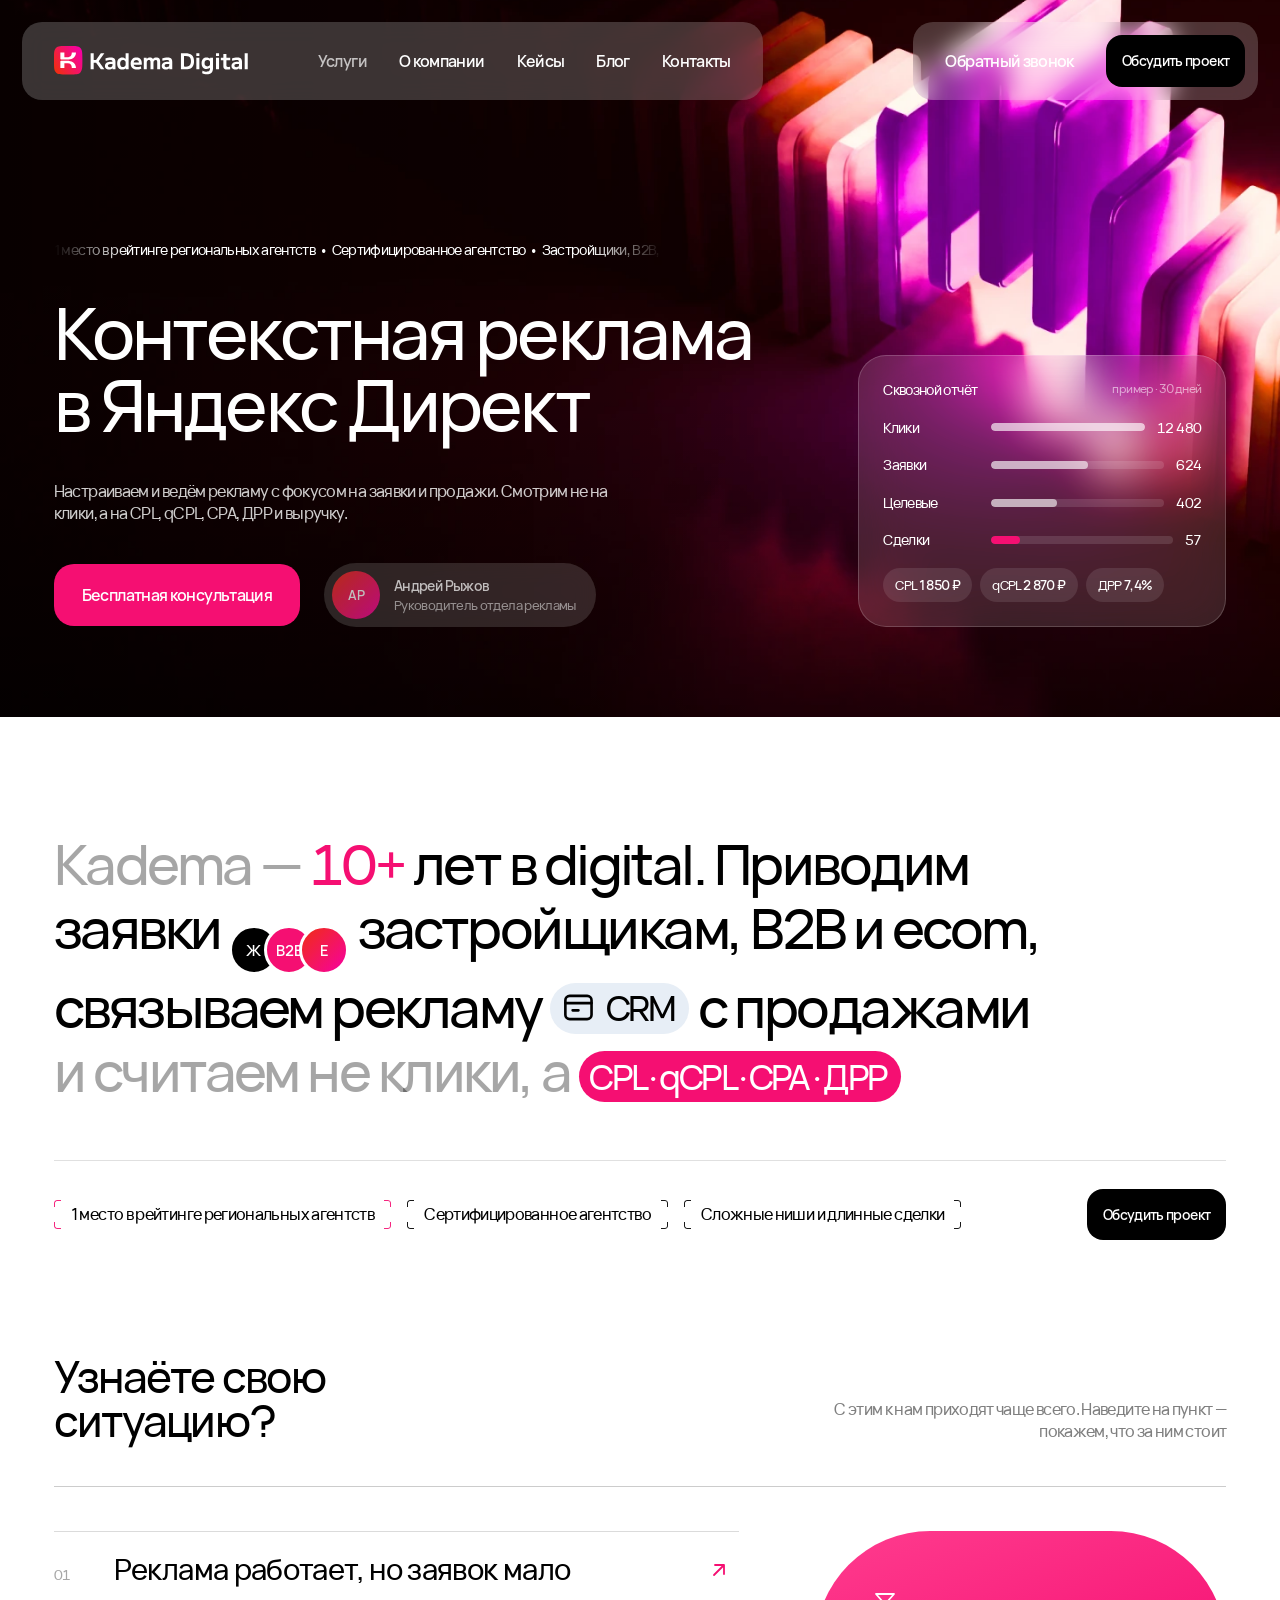
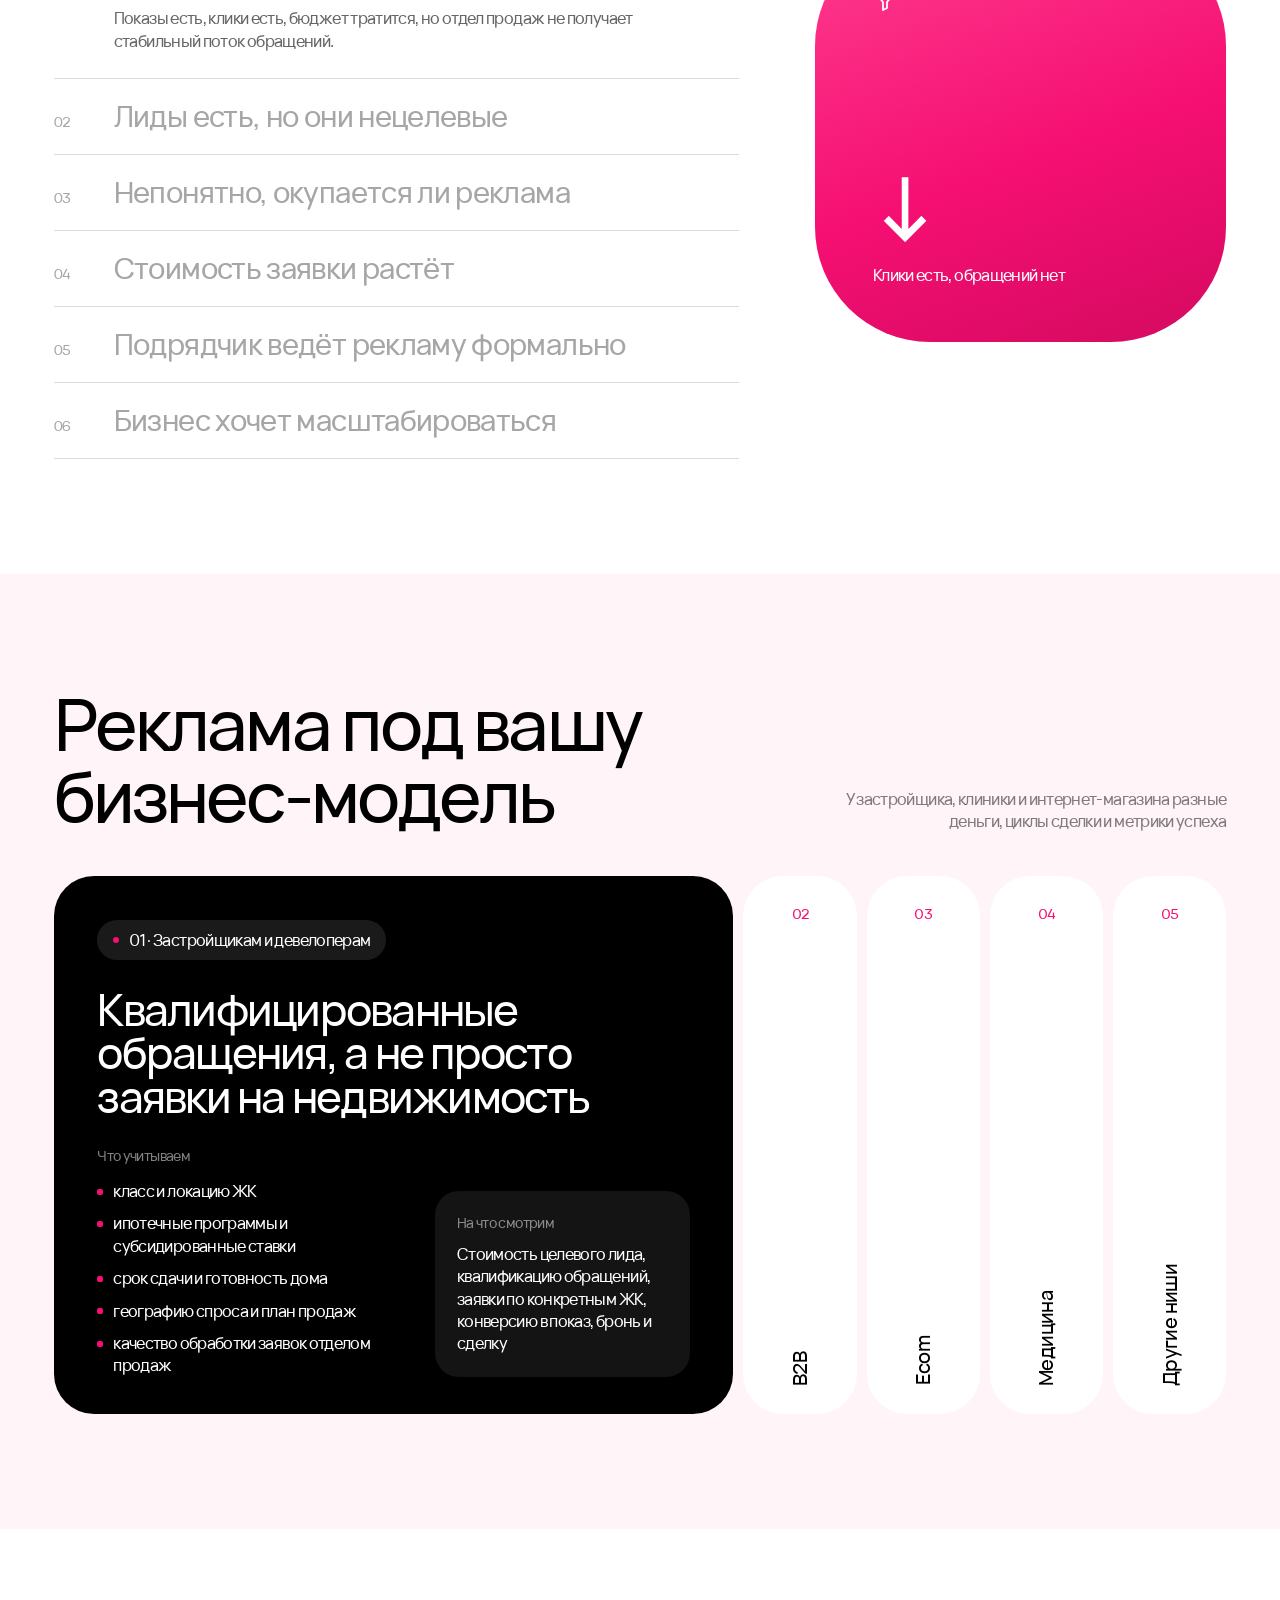
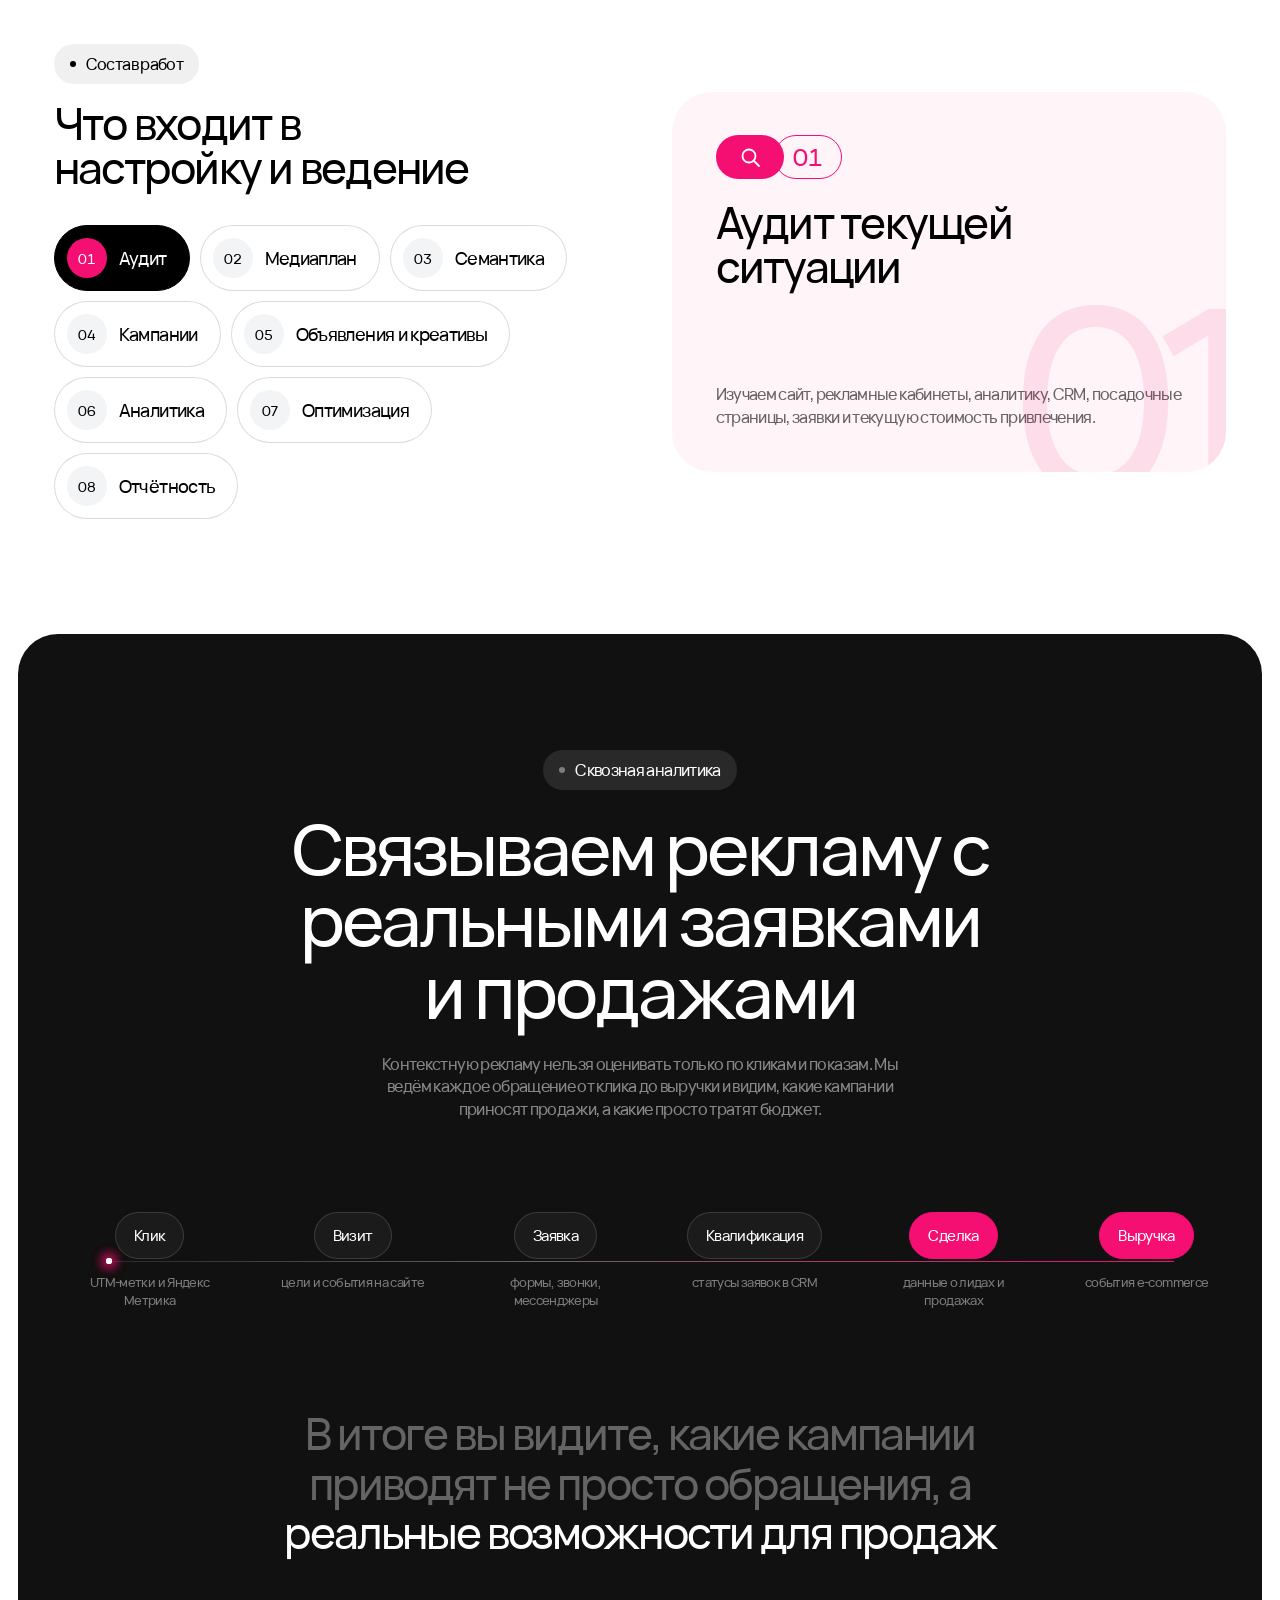
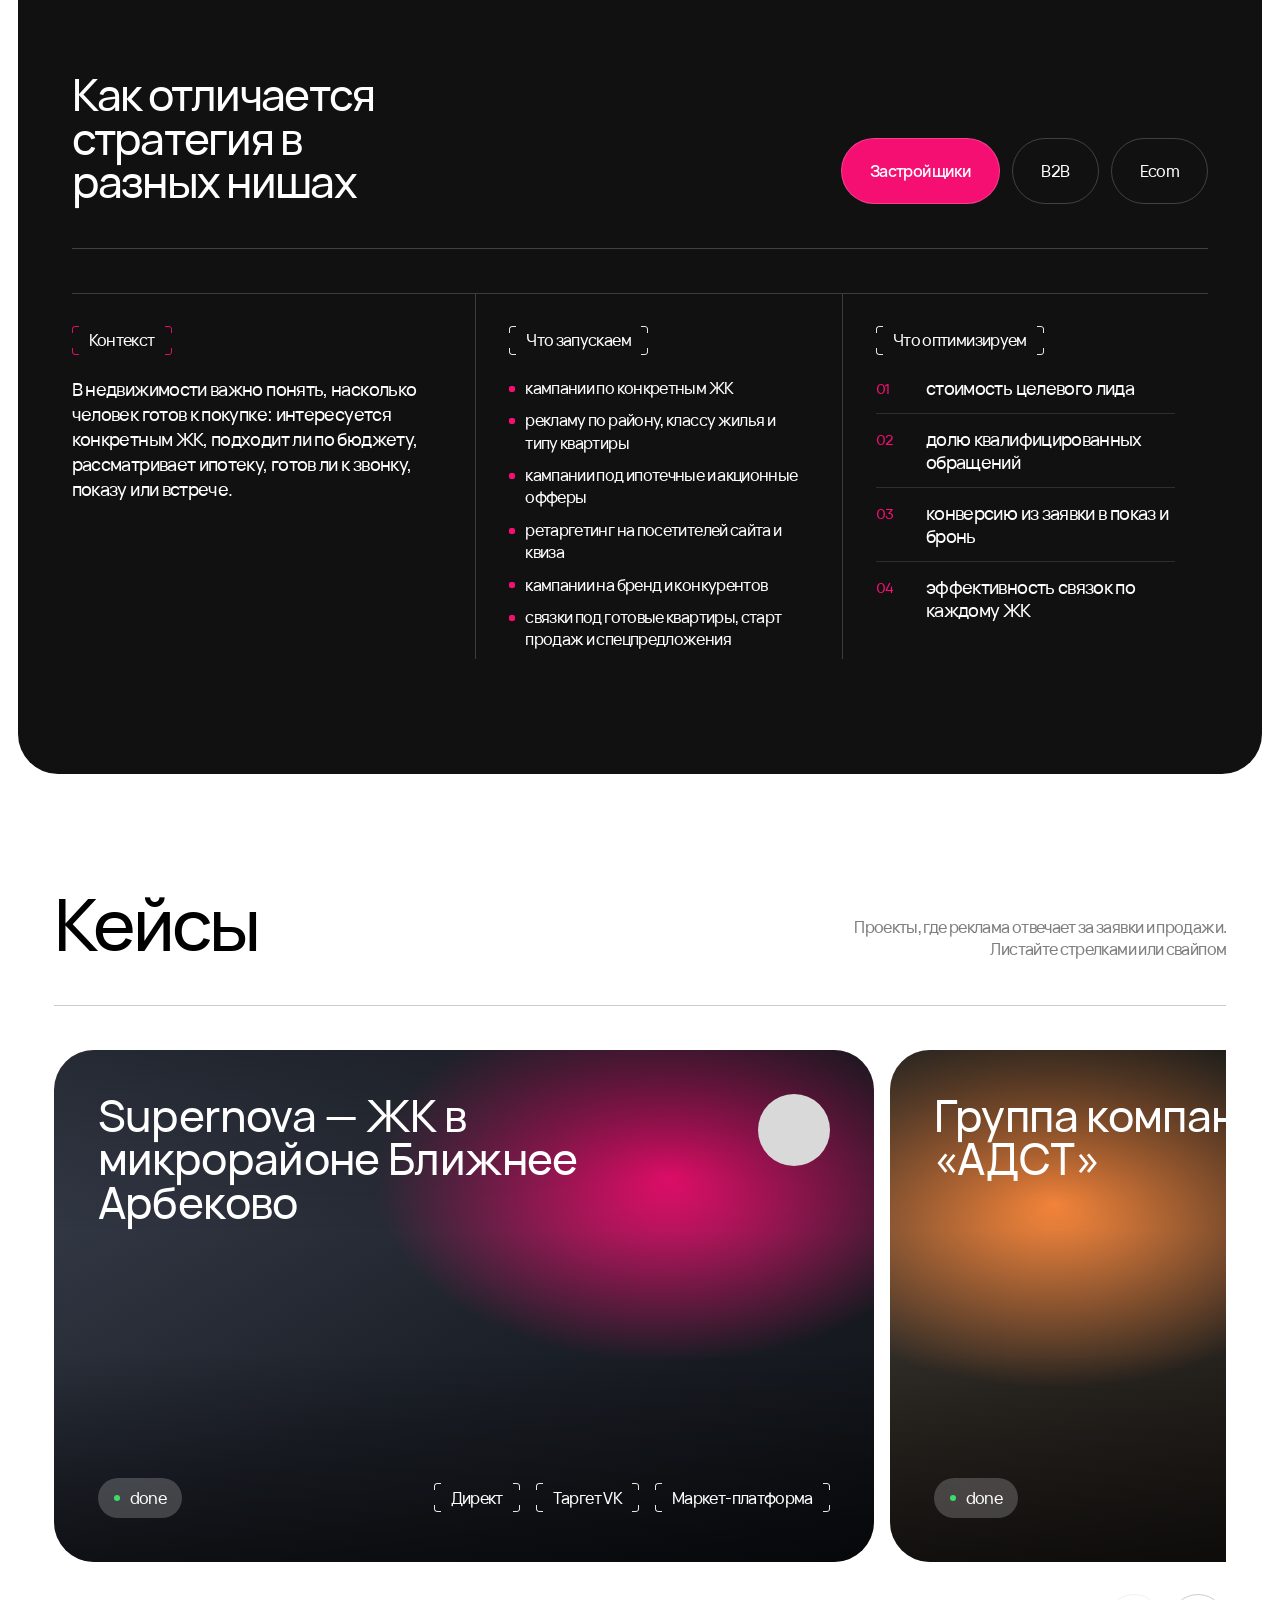
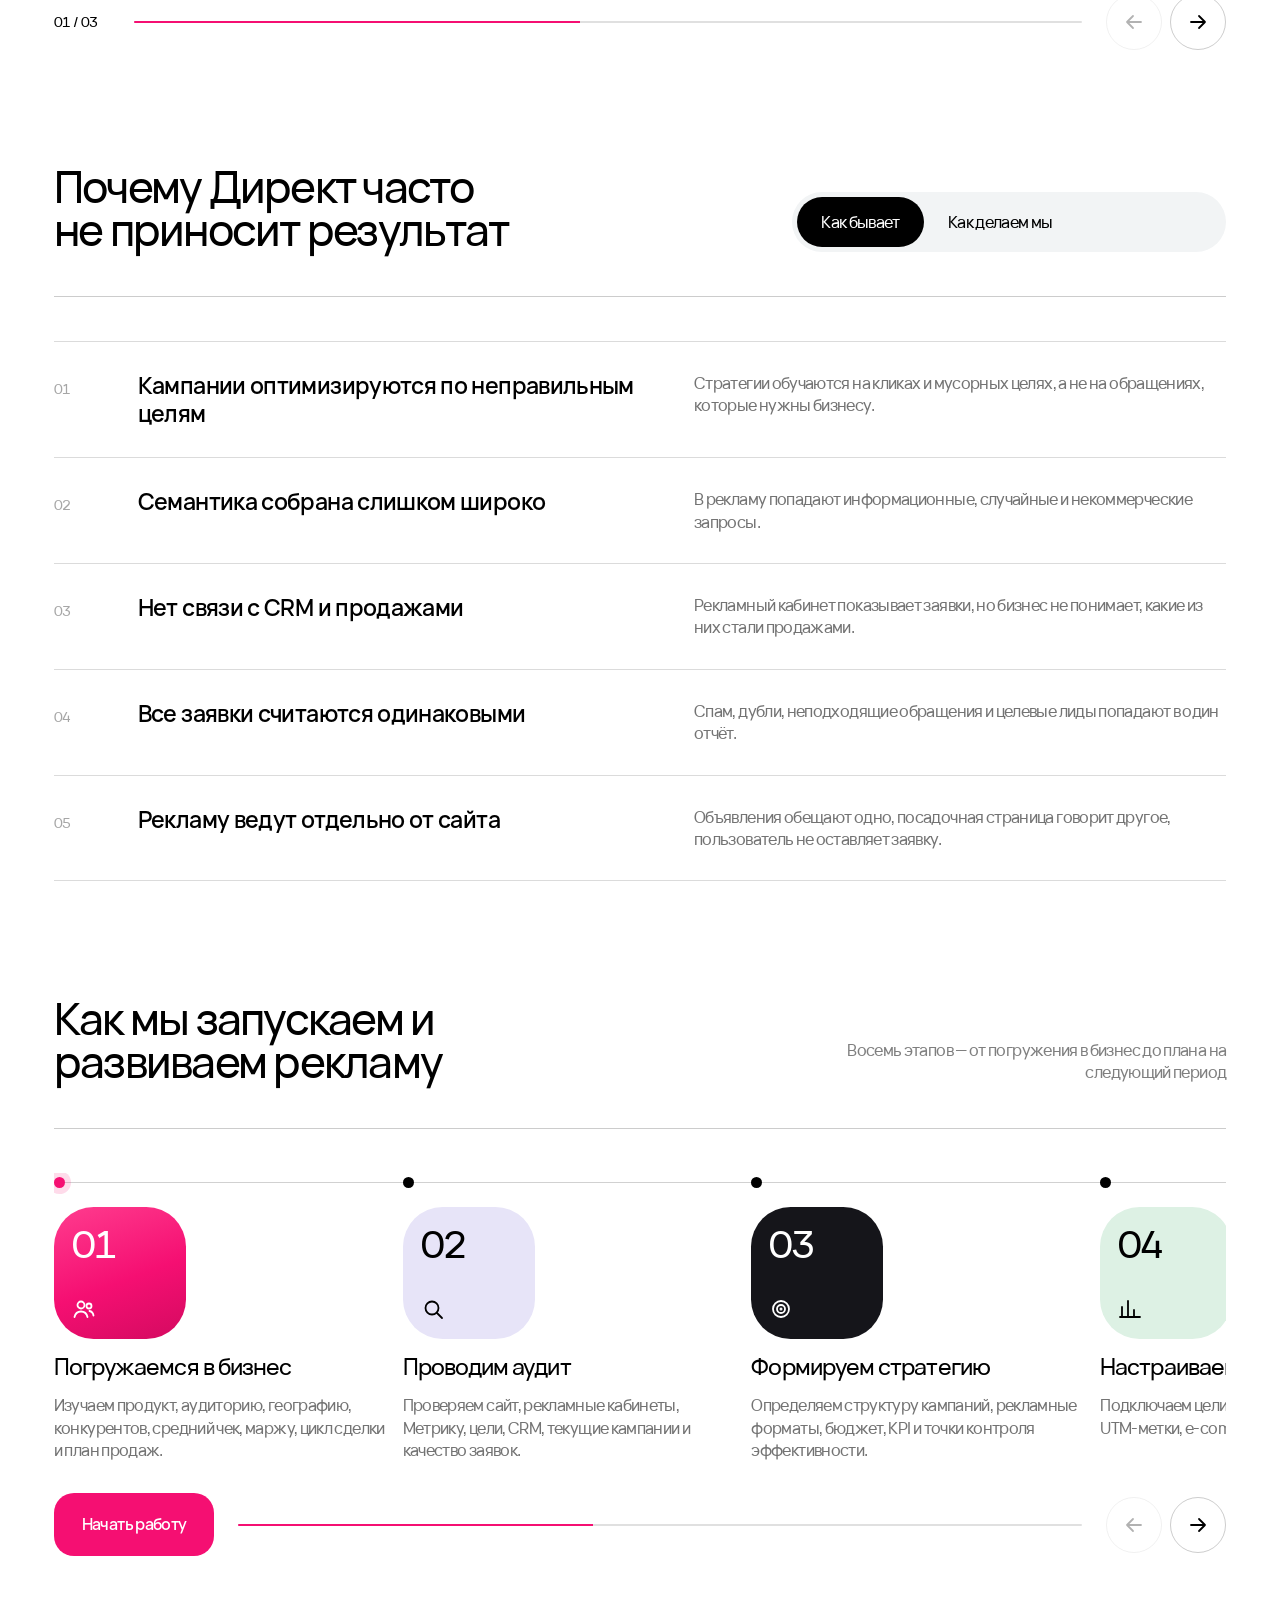
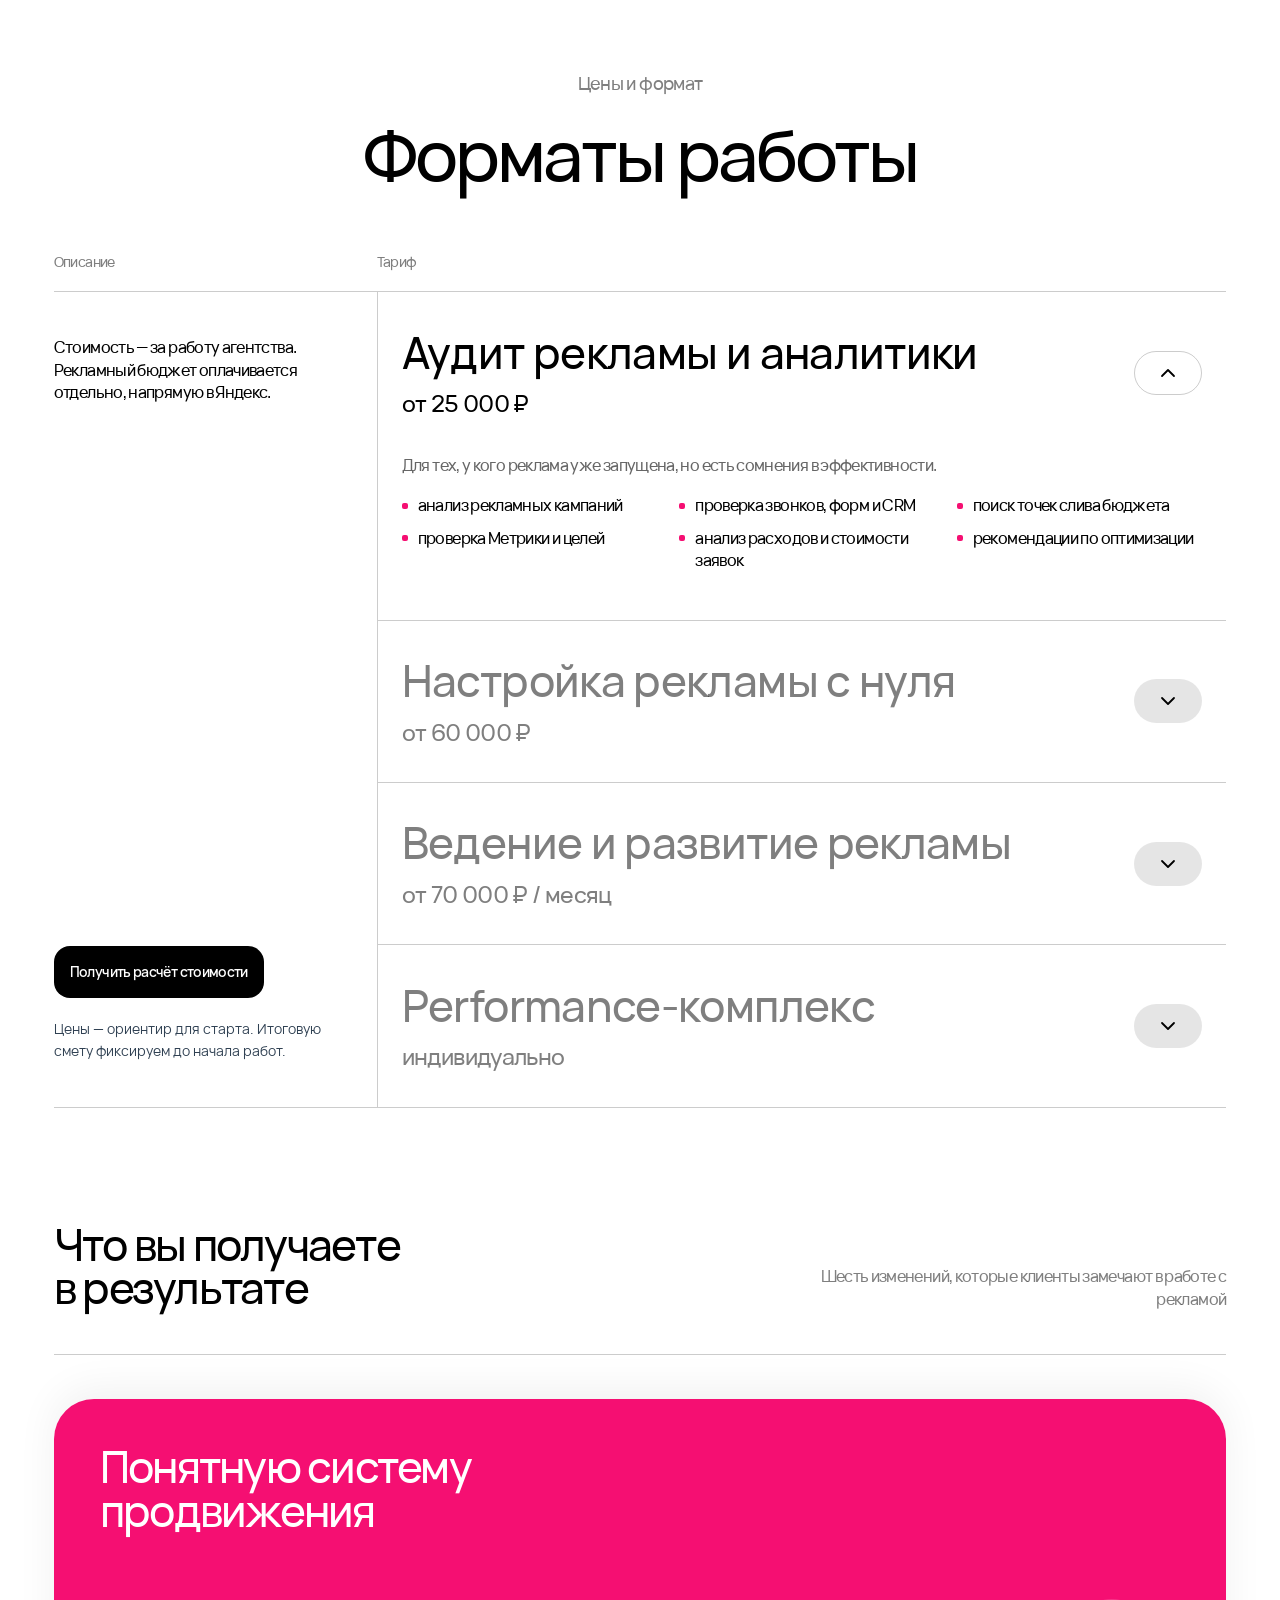
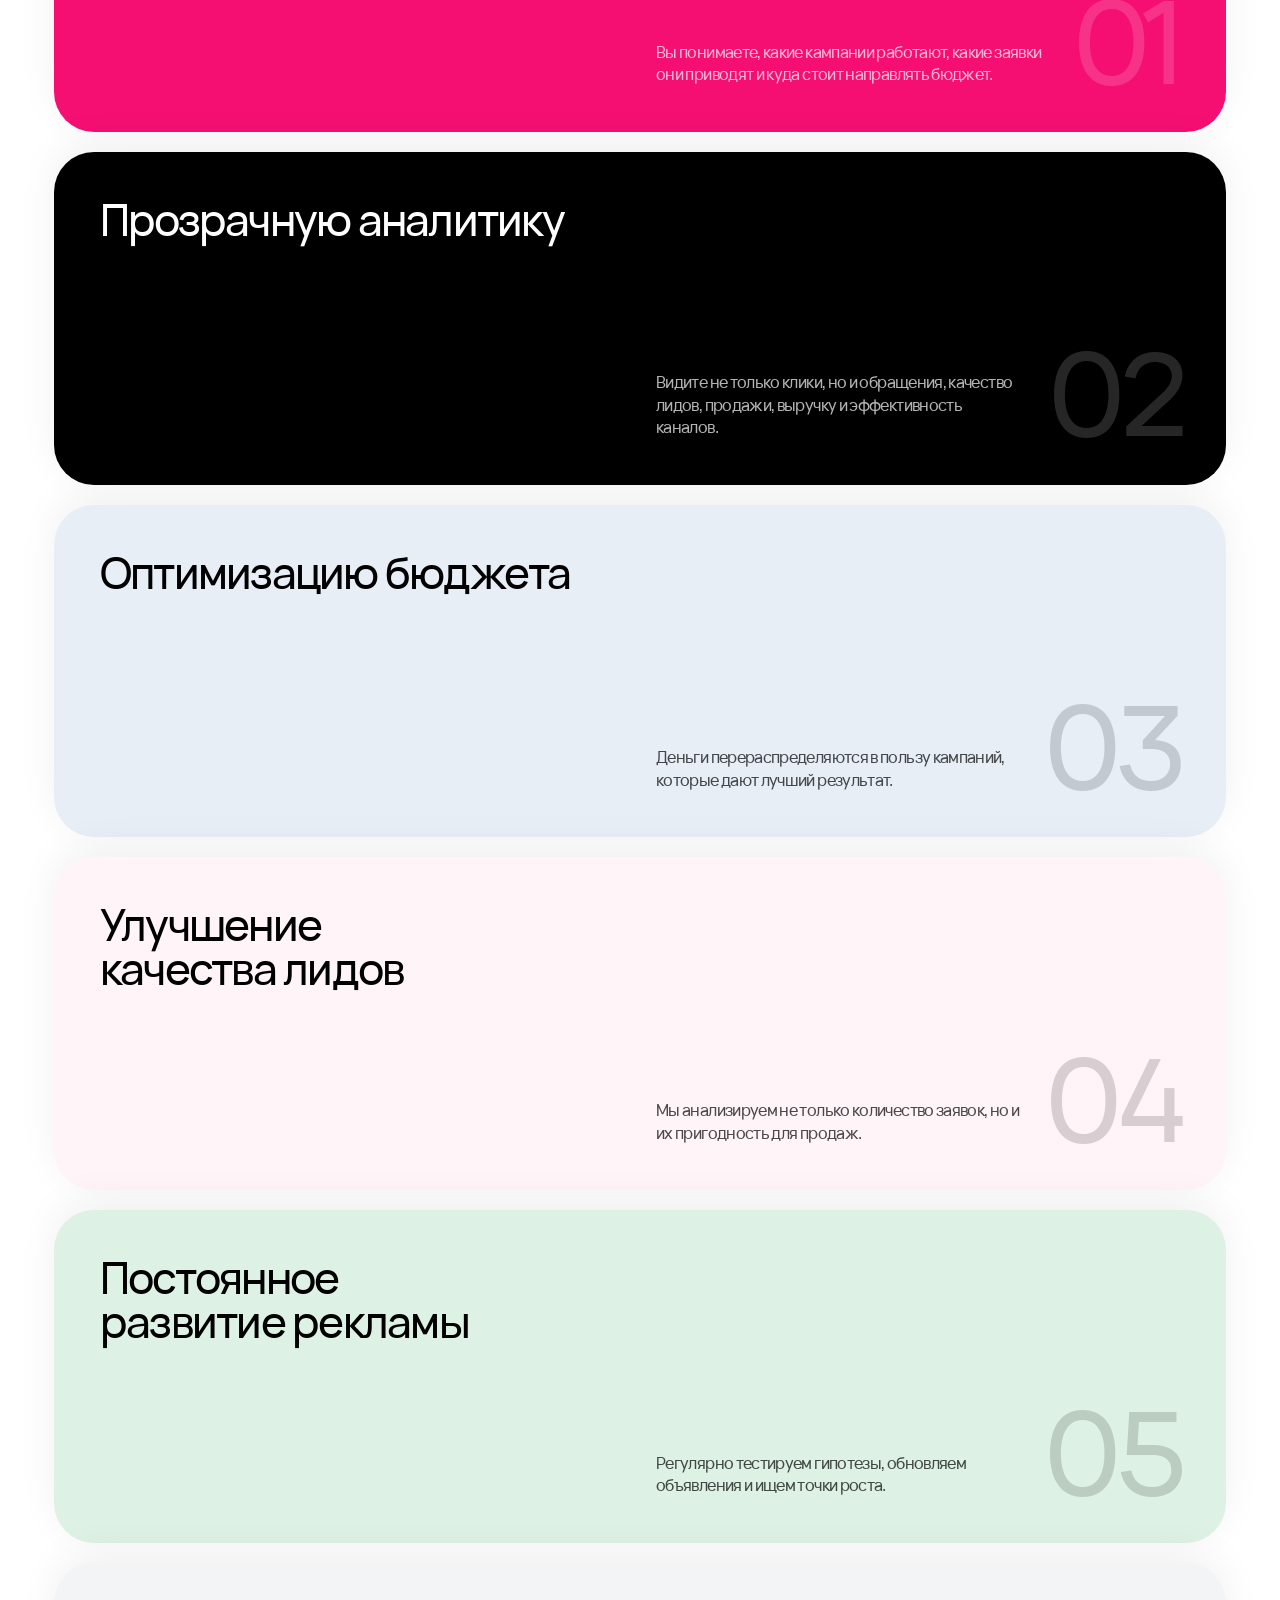
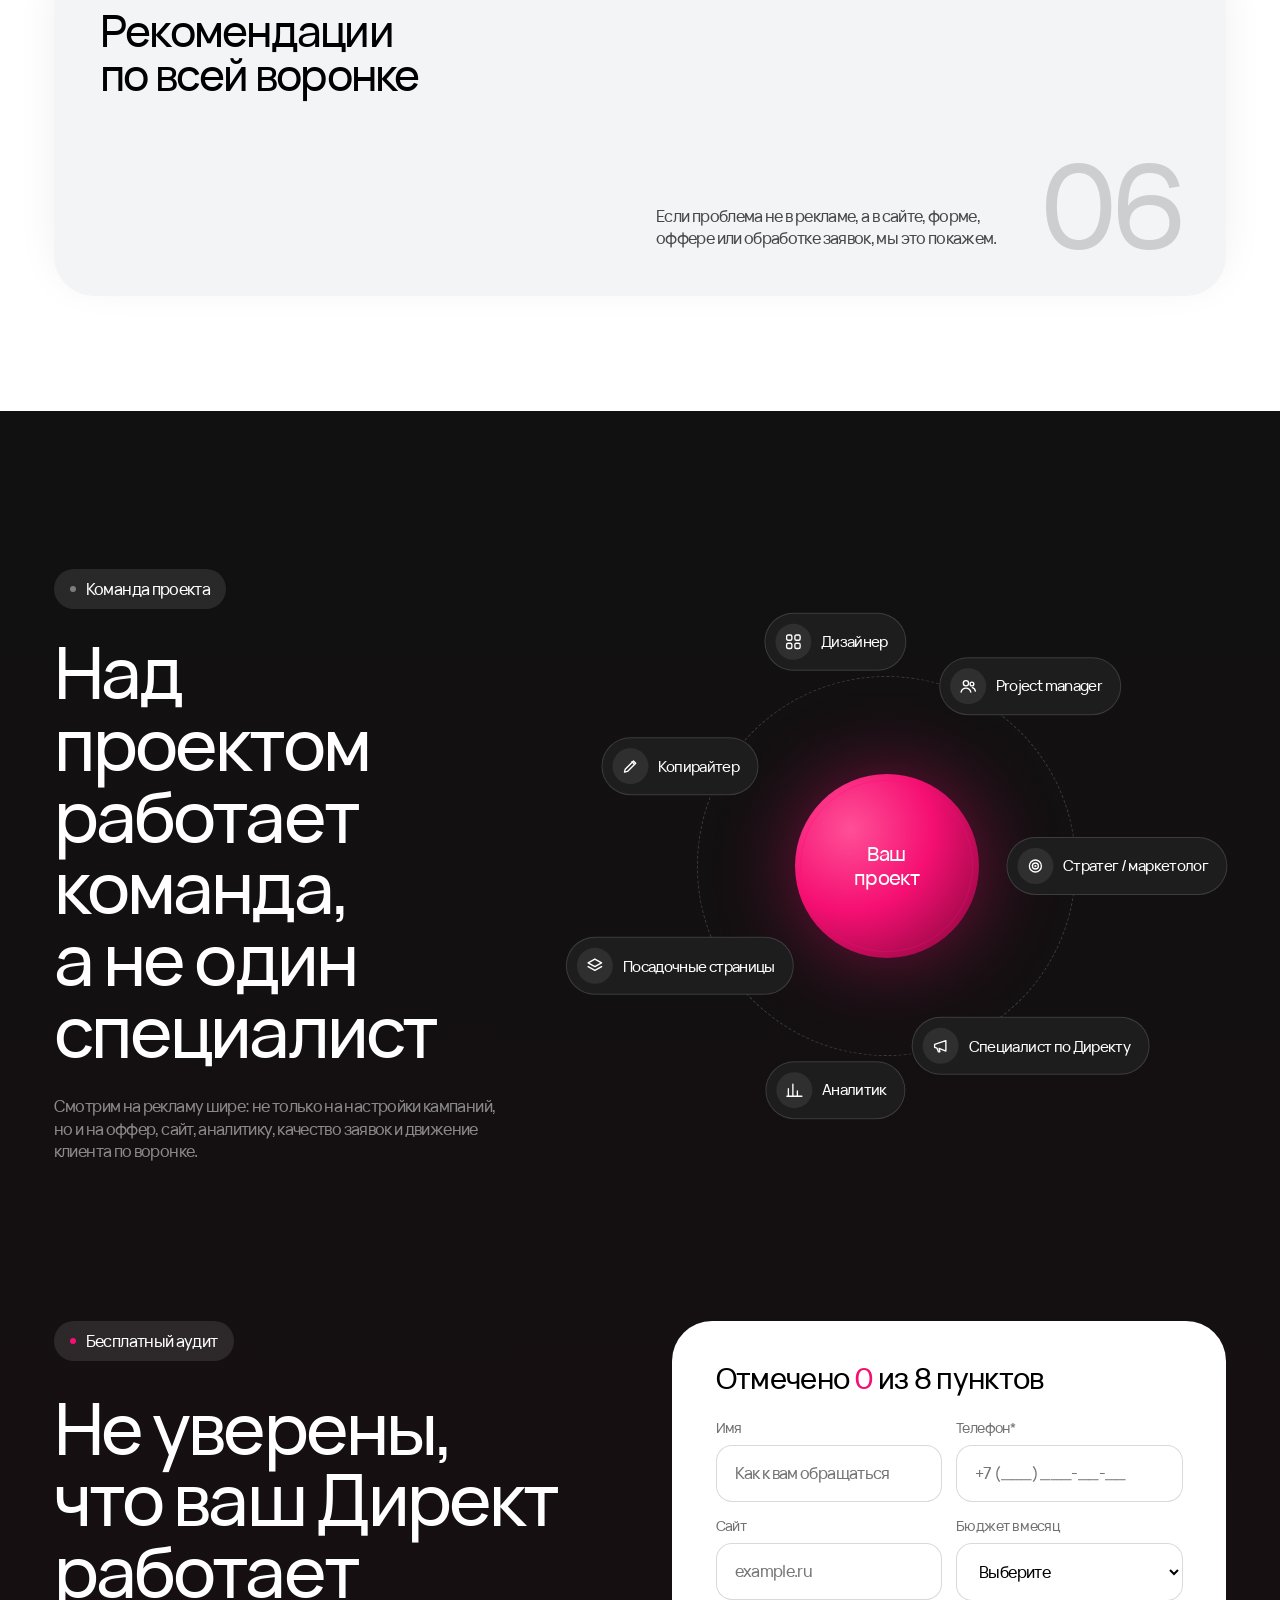
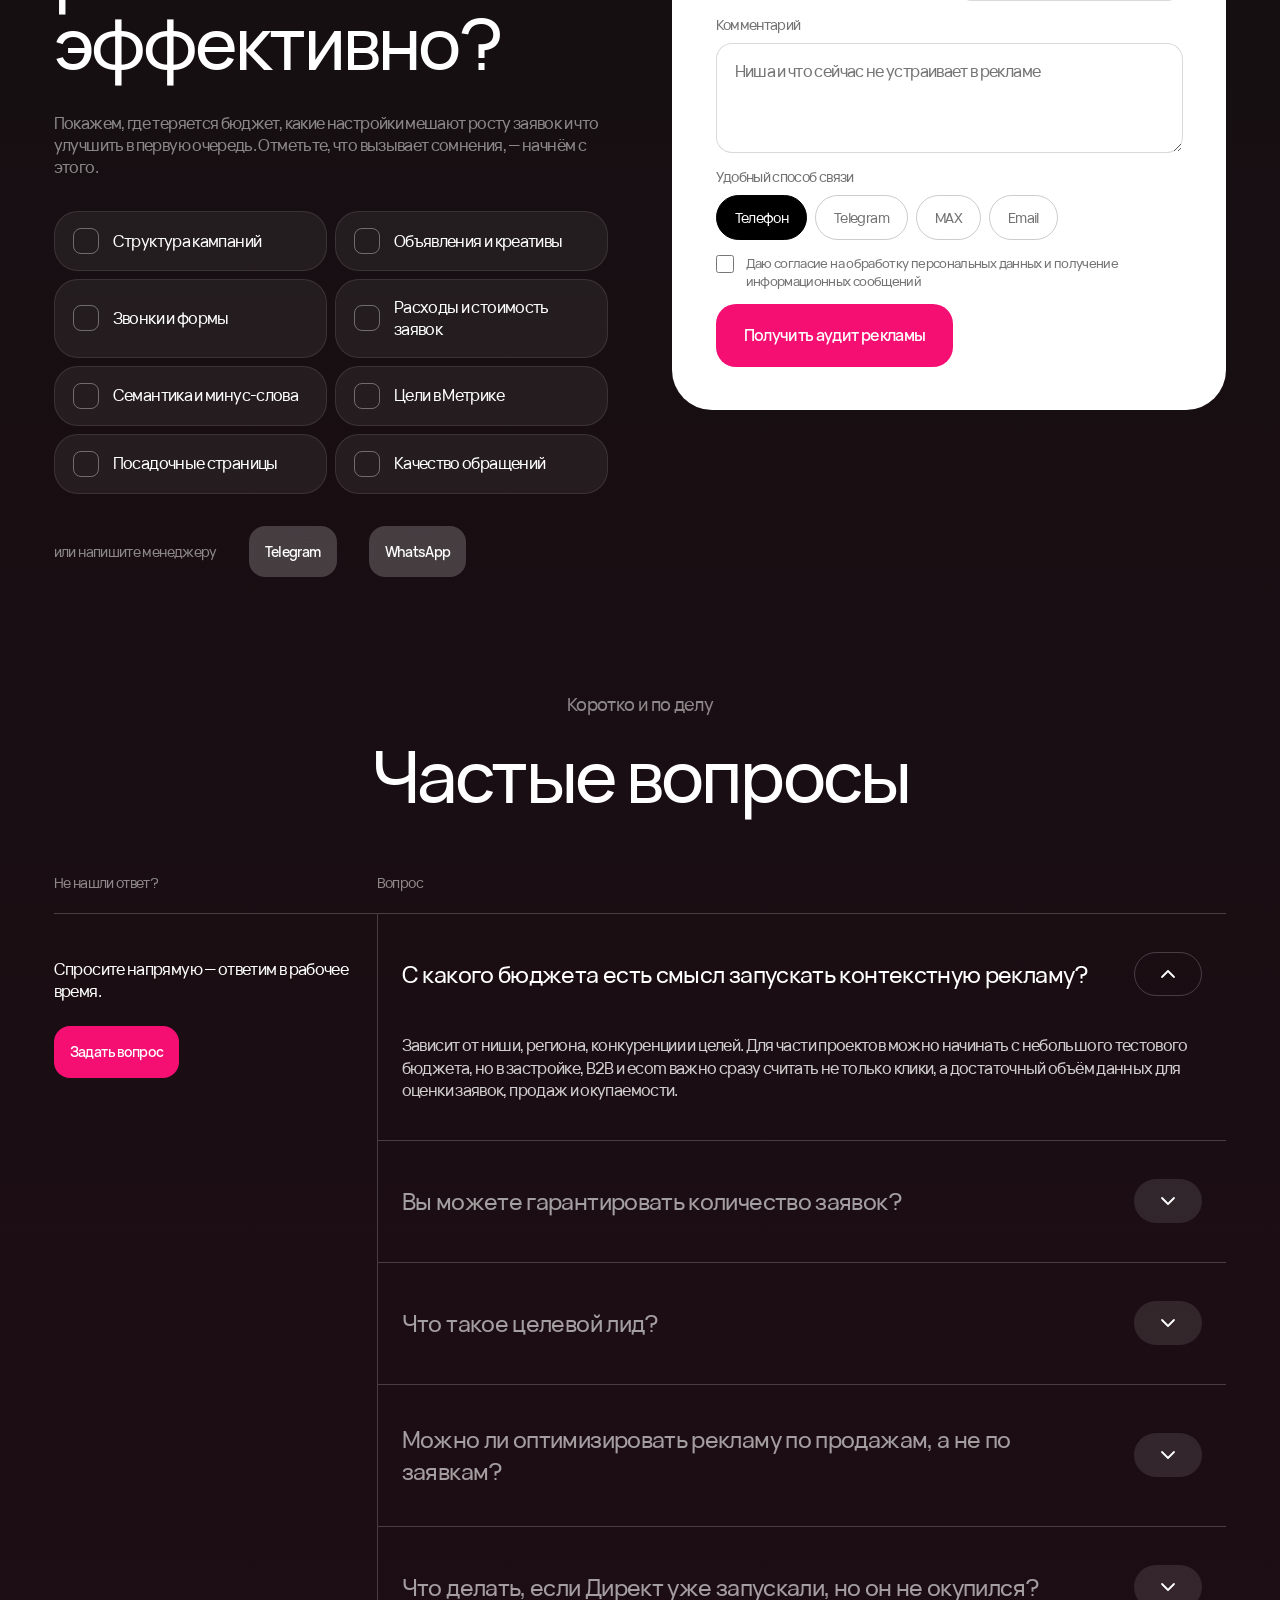
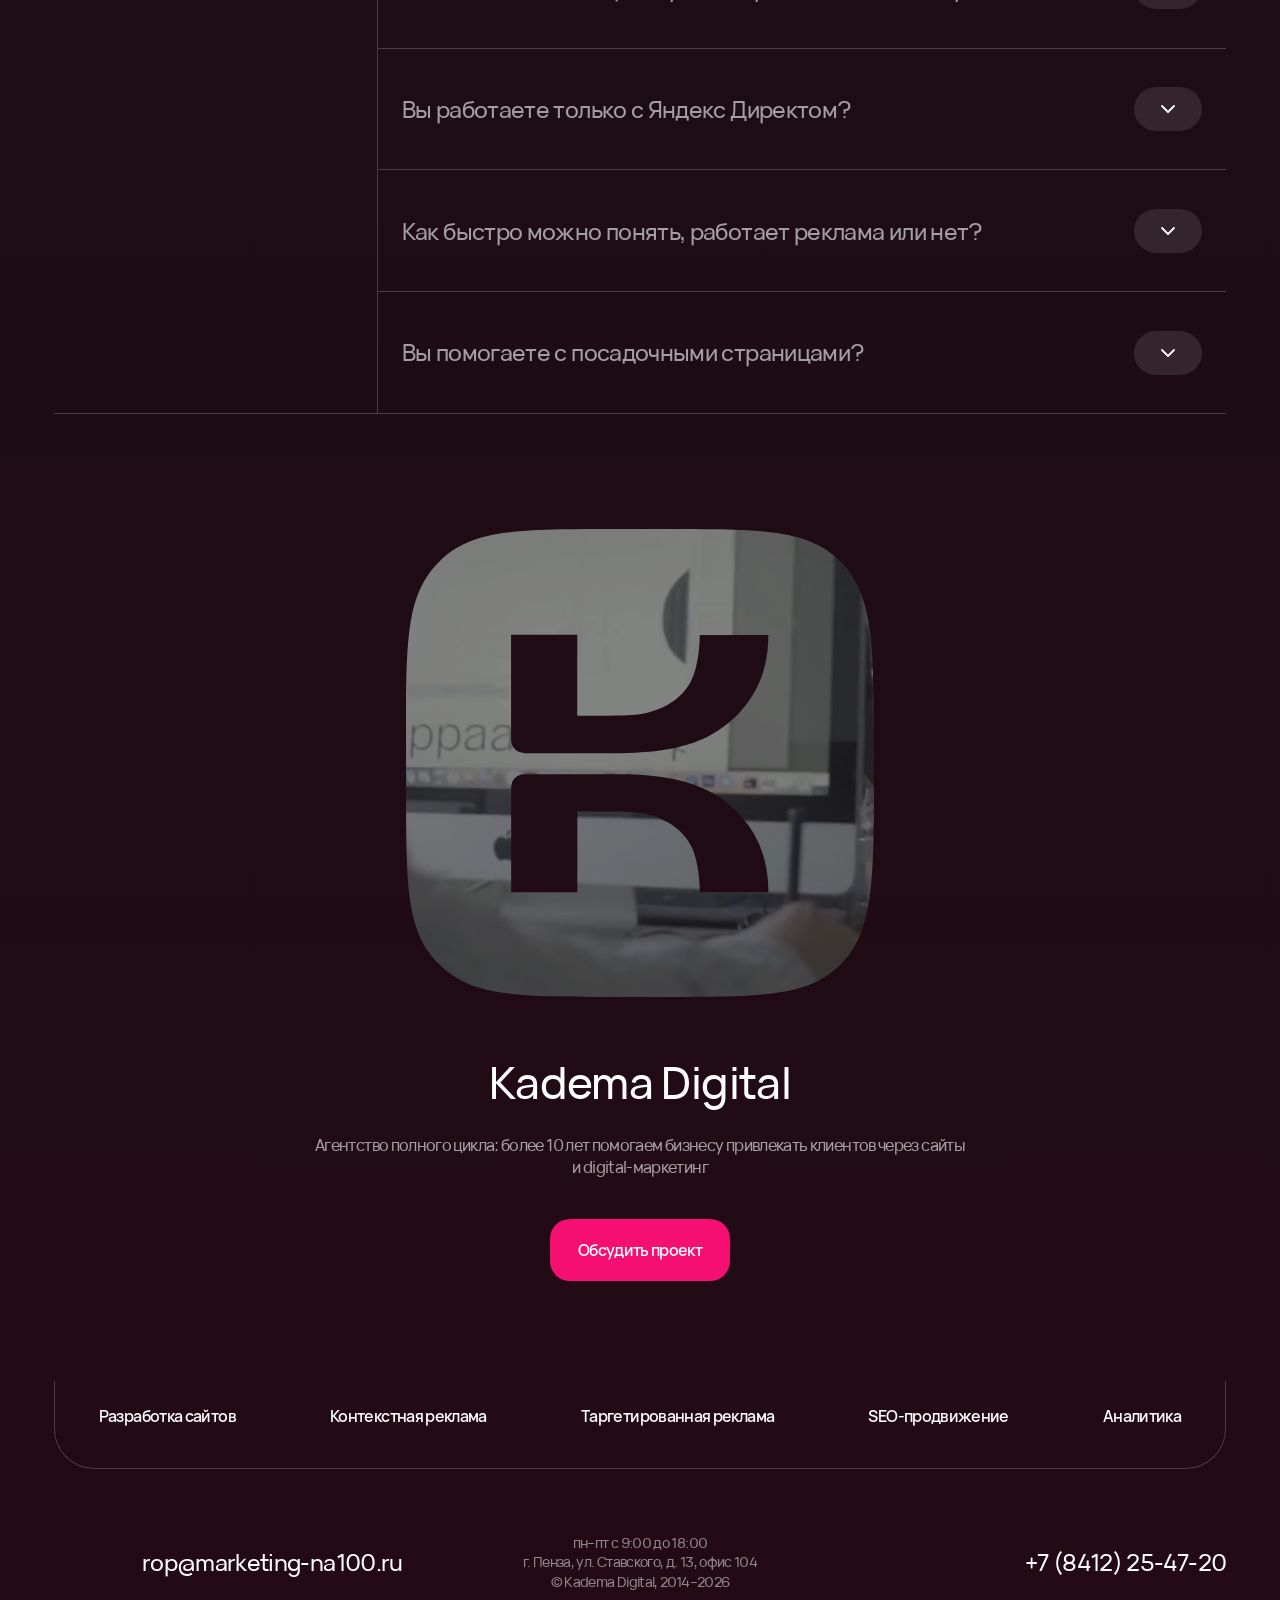
==== commit 05f8a41b: "Директ: страница на блоках 2.0" ====
--- a/direct/index.html
+++ b/direct/index.html
@@ -7,44 +7,25 @@
 <link rel="stylesheet" href="../ui/kadema-ui.css">
 <script src="../ui/kadema-ui.js" defer></script>
 <style>
-  /* локальные раскладки страницы «Директ» — всё остальное из kadema-ui.css */
+  /* раскладки страницы «Директ»; компоненты — в kadema-ui.css (раздел «Блоки 2.0») */
   .d-hero { --k-hero-img: url(../kadema-digital/images/hero.webp); }
-  .d-bento { grid-template-rows: auto auto; }
-  .d-bento .k-card--media { grid-row: span 2; min-height: 420px; --k-media: radial-gradient(70% 60% at 70% 20%, #F50F72 0%, rgba(245,15,114,0) 60%), radial-gradient(60% 50% at 10% 90%, #4a0033 0%, transparent 70%), linear-gradient(160deg, #2a0714, #0b0205); }
-  .d-years { display: flex; flex-direction: column; align-items: center; gap: 6px; padding-block: 12px; }
-  .d-years span { padding: 10px 18px; border-radius: 14px; background: rgba(255,255,255,.6); color: rgba(0,0,0,.4); font-size: 20px; }
-  .d-years span.on { background: #fff; color: #000; font-size: 26px; box-shadow: 0 10px 30px rgba(5,23,41,.08); }
-  .d-years small { display: block; font-size: 13px; color: var(--k-pink); margin-top: 4px; }
-  .d-dots { display: flex; }
-  .d-dots i { width: 44px; height: 44px; border-radius: 50%; background: #000; border: 3px solid var(--k-grey-50); margin-left: -12px; display: grid; place-items: center; color: #fff; font-style: normal; font-size: 12px; }
-  .d-dots i:first-child { margin-left: 0; background: var(--k-pink); }
-  .d-statement { padding-block: var(--k-sec); }
-  .d-statement .k-small { max-width: 22ch; margin-inline: auto; text-align: left; }
-  .d-steps { display: grid; grid-template-columns: repeat(4, minmax(0, 1fr)); gap: 10px; }
-  .d-steps .k-card { min-height: 300px; }
-  .d-steps .k-card p { color: rgba(0,0,0,.55); margin-top: auto; }
-  .d-steps .k-h4 { margin-top: 12px; }
-  .d-roadmap { display: grid; grid-template-columns: repeat(4, minmax(0, 1fr)); gap: 48px 24px; }
-  .d-roadmap li { display: flex; flex-direction: column; gap: 18px; min-width: 0; }
-  .d-roadmap .k-tile { width: min(100%, 240px); }
-  .d-roadmap p { color: rgba(0,0,0,.55); }
-  .d-results { display: grid; grid-template-columns: repeat(3, minmax(0, 1fr)); gap: 10px; }
-  .d-results .k-card { min-height: 250px; justify-content: space-between; }
-  .d-results .k-card p { color: rgba(0,0,0,.55); }
-  .d-results .k-card--pink p { color: rgba(255,255,255,.8); }
-  .d-sq { width: 56px; height: 56px; border-radius: var(--k-r-xs); background: #fff; color: var(--k-pink); display: grid; place-items: center; }
-  .d-works { max-width: 876px; margin-inline: auto; display: flex; flex-direction: column; gap: 16px; }
-  .d-audit { display: grid; grid-template-columns: minmax(0, 1fr) minmax(0, 1.05fr); gap: clamp(32px, 5vw, 80px); align-items: start; }
-  .d-audit__card { background: #fff; color: #000; border-radius: var(--k-r-xl); padding: clamp(24px, 3.4vw, 44px); }
-  .d-optim { display: grid; gap: 0; }
-  .d-optim li { display: flex; align-items: center; gap: 20px; padding-block: 18px; border-top: 1px solid rgba(255,255,255,.14); font-size: var(--k-fs-h4); line-height: 1.25; }
-  .d-optim li:first-child { border-top: 0; padding-top: 0; }
-  .d-optim b { flex: none; width: 44px; height: 44px; border-radius: 50%; border: 1px solid var(--k-pink); color: var(--k-pink); display: grid; place-items: center; font-weight: 500; font-size: 16px; }
-  .d-flow { display: flex; flex-wrap: wrap; justify-content: center; align-items: center; gap: 10px; }
-  .d-flow .k-icon { width: 18px; height: 18px; opacity: .4; }
-  @media (max-width: 1100px) { .d-steps, .d-roadmap { grid-template-columns: repeat(2, minmax(0, 1fr)); } }
-  @media (max-width: 900px) { .d-audit, .d-results { grid-template-columns: 1fr 1fr; } .d-audit { grid-template-columns: 1fr; } .d-bento .k-card--media { grid-row: auto; grid-column: 1 / -1; min-height: 360px; } }
-  @media (max-width: 560px) { .d-steps, .d-results { grid-template-columns: 1fr; } .d-roadmap { grid-template-columns: 1fr 1fr; gap: 32px 16px; } .d-steps .k-card { min-height: 0; } }
+  .d-hero__grid { display: grid; grid-template-columns: minmax(0, 1.35fr) minmax(0, .65fr); gap: 40px; align-items: end; }
+  .d-hero__grid > * { min-width: 0; }
+  .d-hero__grid > div:first-child { display: flex; flex-direction: column; gap: clamp(24px, 3vw, 40px); }
+  .d-hero .k-widget { justify-self: end; }
+  .d-dark { margin-inline: clamp(8px, 1.4vw, 20px); border-radius: var(--k-r-xl); overflow: hidden; }
+  .d-board { display: grid; grid-template-columns: 1.1fr 1fr 1fr; border-top: 1px solid rgba(255,255,255,.18); }
+  .d-board > div { padding: 32px clamp(20px, 2.6vw, 40px) 8px 0; display: flex; flex-direction: column; gap: 22px; min-width: 0; }
+  .d-board > div + div { padding-left: clamp(20px, 2.6vw, 40px); border-left: 1px solid rgba(255,255,255,.18); }
+  .d-kpi { display: grid; }
+  .d-kpi li { display: grid; grid-template-columns: 38px 1fr; gap: 12px; padding-block: 14px; border-top: 1px solid rgba(255,255,255,.12); font-size: 18px; line-height: 1.25; }
+  .d-kpi li:first-child { border-top: 0; padding-top: 0; }
+  .d-kpi b { font-weight: 500; font-size: 14px; color: var(--k-pink); padding-top: 3px; }
+  .d-say-foot { display: flex; flex-wrap: wrap; justify-content: space-between; align-items: center; gap: 20px 40px; margin-top: 56px; padding-top: 28px; border-top: 1px solid rgba(0,0,0,.12); }
+  .d-audit { display: grid; grid-template-columns: minmax(0, 1fr) minmax(0, 1fr); gap: clamp(32px, 5vw, 80px); align-items: start; }
+  .d-audit__card { background: #fff; color: #000; border-radius: var(--k-r-xl); padding: clamp(24px, 3.4vw, 44px); position: sticky; top: 110px; }
+  .d-team { display: grid; grid-template-columns: minmax(0, .8fr) minmax(0, 1.2fr); gap: 40px; align-items: center; }
+  @media (max-width: 1000px) { .d-hero__grid, .d-audit, .d-team { grid-template-columns: 1fr; } .d-hero .k-widget { justify-self: start; } .d-audit__card { position: static; } .d-board { grid-template-columns: 1fr; } .d-board > div + div { padding-left: 0; border-left: 0; border-top: 1px solid rgba(255,255,255,.18); } }
 </style>
 </head>
 <body>
@@ -82,318 +63,284 @@
 
 
 <main>
-<!-- ============ 1. Первый экран ============ -->
+<!-- ============ Первый экран: заголовок + живой отчёт ============ -->
 <section class="k-hero d-hero">
   <div class="k-hero__bg" aria-hidden="true"></div>
   <div class="k-wrap k-hero__in">
-    <div class="k-marquee k-marquee--tags" aria-label="Коротко о нас">
-      <div class="k-marquee__track">
-        <span>1 место в рейтинге региональных агентств</span><span>•</span>
-        <span>Сертифицированное агентство Яндекса</span><span>•</span>
-        <span>Застройщики, B2B, ecom</span><span>•</span>
-        <span>CRM + сквозная аналитика</span><span>•</span>
-      </div>
-    </div>
-    <h1 class="k-h1">Контекстная реклама в&nbsp;Яндекс Директ</h1>
-    <p class="k-text k-hero__sub">Настраиваем и ведём рекламу с фокусом на заявки и продажи. Смотрим не на клики, а на CPL, qCPL, CPA, ДРР и выручку.</p>
-    <div class="k-hero__row">
-      <a href="#audit" class="k-btn k-btn--pink k-btn--lg">Бесплатная консультация</a>
-      <div class="k-person"><span class="k-person__ava">АР</span><span><b>Андрей Рыжов</b><span>Руководитель отдела рекламы</span></span></div>
+    <div class="d-hero__grid">
+      <div>
+        <div class="k-marquee k-marquee--tags" aria-label="Коротко о нас">
+          <div class="k-marquee__track">
+            <span>1 место в рейтинге региональных агентств</span><span>•</span>
+            <span>Сертифицированное агентство</span><span>•</span>
+            <span>Застройщики, B2B, ecom</span><span>•</span>
+            <span>CRM + сквозная аналитика</span><span>•</span>
+          </div>
+        </div>
+        <h1 class="k-h1">Контекстная реклама в&nbsp;Яндекс Директ</h1>
+        <p class="k-text k-hero__sub">Настраиваем и ведём рекламу с фокусом на заявки и продажи. Смотрим не на клики, а на CPL, qCPL, CPA, ДРР и выручку.</p>
+        <div class="k-hero__row">
+          <a href="#audit" class="k-btn k-btn--pink k-btn--lg">Бесплатная консультация</a>
+          <div class="k-person"><span class="k-person__ava">АР</span><span><b>Андрей Рыжов</b><span>Руководитель отдела рекламы</span></span></div>
+        </div>
+      </div>
+      <aside class="k-widget" aria-label="Пример сквозного отчёта">
+        <div class="k-widget__head"><span>Сквозной отчёт</span><small>пример · 30 дней</small></div>
+        <div class="k-widget__row"><span>Клики</span><span class="k-widget__bar"><i style="--w:100%"></i></span><b>12 480</b></div>
+        <div class="k-widget__row"><span>Заявки</span><span class="k-widget__bar"><i style="--w:56%;--d:.15s"></i></span><b>624</b></div>
+        <div class="k-widget__row"><span>Целевые</span><span class="k-widget__bar"><i style="--w:38%;--d:.3s"></i></span><b>402</b></div>
+        <div class="k-widget__row k-widget__row--hot"><span>Сделки</span><span class="k-widget__bar"><i style="--w:16%;--d:.45s"></i></span><b>57</b></div>
+        <div class="k-widget__foot"><span>CPL <b>1 850 ₽</b></span><span>qCPL <b>2 870 ₽</b></span><span>ДРР <b>7,4%</b></span></div>
+      </aside>
     </div>
   </div>
 </section>
 
-<!-- ============ 2. Коротко: факты ============ -->
+<!-- ============ Коротко о нас — одной фразой ============ -->
 <section class="k-surface k-surface--white" data-header="light">
   <div class="k-wrap k-sec">
-    <h2 class="k-h3" style="max-width:14ch;margin-bottom:60px">Performance-подход для бизнеса</h2>
-    <div class="k-bento d-bento">
-      <article class="k-card k-card--media">
-        <span class="k-pill k-pill--glass" style="align-self:flex-start;margin-bottom:auto">Performance</span>
-        <h3 class="k-h3">Не просто клики — считаем заявки, сделки и выручку</h3>
-        <div class="k-card__meta"><span>CPL</span><i></i><span>qCPL</span><i></i><span>CPA</span><i></i><span>ДРР</span></div>
-      </article>
-      <article class="k-card k-card--blue" style="align-items:center;justify-content:center">
-        <div class="d-years" aria-label="Годы работы">
-          <span>2016</span>
-          <span class="on">10+ лет<small>в digital-маркетинге</small></span>
-          <span>2026</span>
-        </div>
-      </article>
-      <article class="k-card k-card--grey">
-        <div class="k-row-flex" style="justify-content:space-between">
-          <h3 class="k-h4" style="max-width:10ch">Застройщики, B2B, ecom</h3>
-          <div class="d-dots" aria-hidden="true"><i>Ж</i><i>B2B</i><i>E</i></div>
-        </div>
-        <p class="k-muted">Знаем особенности сложных ниш и длинных сделок</p>
-      </article>
-      <div class="k-badge k-badge--pink">
-        <span class="k-badge__sq"><svg class="k-icon"><use href="#k-i-flag"/></svg></span>
-        <span><span class="k-badge__t">1 место</span><span class="k-badge__s" style="display:block">в рейтинге региональных агентств</span></span>
-      </div>
-      <article class="k-card k-card--black">
-        <svg class="k-icon" style="color:var(--k-pink)"><use href="#k-i-crm"/></svg>
-        <h3 class="k-h4">CRM + аналитика</h3>
-        <p class="k-muted">Связываем рекламу с реальными обращениями и продажами</p>
-      </article>
-    </div>
-  </div>
-
-  <div class="k-wrap d-statement k-title-c">
-    <p class="k-small">Когда бизнесу нужна не просто настройка Директа,</p>
-    <p class="k-mega" style="font-size:clamp(40px,6.4vw,80px);line-height:1">а системная работа с рекламой</p>
+    <p class="k-say">
+      <span class="k-dim">Kadema —</span> <span class="k-say__num">10+</span> лет в digital.
+      Приводим заявки <span class="k-say__ava" aria-hidden="true"><i>Ж</i><i>B2B</i><i>E</i></span> застройщикам, B2B и ecom,
+      связываем рекламу <span class="k-say__chip k-say__chip--blue"><svg class="k-icon"><use href="#k-i-crm"/></svg>CRM</span> с продажами
+      <span class="k-dim">и считаем не клики, а</span> <span class="k-say__chip k-say__chip--pink">CPL · qCPL · CPA · ДРР</span>
+    </p>
+    <div class="d-say-foot">
+      <div class="k-brackets"><span class="k-bracket k-bracket--pink">1 место в рейтинге региональных агентств</span><span class="k-bracket">Сертифицированное агентство</span><span class="k-bracket">Сложные ниши и длинные сделки</span></div>
+      <a href="#audit" class="k-btn k-btn--black">Обсудить проект</a>
+    </div>
+  </div>
+
+  <!-- Ситуации: список с фокусом -->
+  <div class="k-wrap k-sec k-sec--end">
+    <div class="k-head"><h2 class="k-h2">Узнаёте свою ситуацию?</h2><p>С этим к нам приходят чаще всего. Наведите на пункт — покажем, что за ним стоит</p></div>
+    <div class="k-focus">
+      <div class="k-focus__list" data-k-tabs="hover" role="tablist" aria-label="Ситуации" aria-orientation="vertical">
+        <div class="k-focus__item is-on" data-k-item><button class="k-focus__btn" role="tab" aria-selected="true" aria-controls="f1" id="fb1"><span class="k-focus__n">01</span><span class="k-focus__t">Реклама работает, но заявок мало</span><svg class="k-icon"><use href="#k-i-arrow"/></svg></button><div class="k-focus__desc"><p>Показы есть, клики есть, бюджет тратится, но отдел продаж не получает стабильный поток обращений.</p></div></div>
+        <div class="k-focus__item" data-k-item><button class="k-focus__btn" role="tab" aria-selected="false" aria-controls="f2" id="fb2" tabindex="-1"><span class="k-focus__n">02</span><span class="k-focus__t">Лиды есть, но они нецелевые</span><svg class="k-icon"><use href="#k-i-arrow"/></svg></button><div class="k-focus__desc"><p>В заявку приходят не ЛПР, неподходящие клиенты, спам, дубли или пользователи без реального намерения купить.</p></div></div>
+        <div class="k-focus__item" data-k-item><button class="k-focus__btn" role="tab" aria-selected="false" aria-controls="f3" id="fb3" tabindex="-1"><span class="k-focus__n">03</span><span class="k-focus__t">Непонятно, окупается ли реклама</span><svg class="k-icon"><use href="#k-i-arrow"/></svg></button><div class="k-focus__desc"><p>В отчётах есть CTR, показы и клики, но нет связи с продажами, выручкой, сделками и качеством обращений.</p></div></div>
+        <div class="k-focus__item" data-k-item><button class="k-focus__btn" role="tab" aria-selected="false" aria-controls="f4" id="fb4" tabindex="-1"><span class="k-focus__n">04</span><span class="k-focus__t">Стоимость заявки растёт</span><svg class="k-icon"><use href="#k-i-arrow"/></svg></button><div class="k-focus__desc"><p>Кампании давно не пересобирались, семантика размыта, стратегии обучаются на мусорных целях.</p></div></div>
+        <div class="k-focus__item" data-k-item><button class="k-focus__btn" role="tab" aria-selected="false" aria-controls="f5" id="fb5" tabindex="-1"><span class="k-focus__n">05</span><span class="k-focus__t">Подрядчик ведёт рекламу формально</span><svg class="k-icon"><use href="#k-i-arrow"/></svg></button><div class="k-focus__desc"><p>Раз в месяц присылает отчёт, но не предлагает гипотез, не анализирует воронку и не показывает, что делать дальше.</p></div></div>
+        <div class="k-focus__item" data-k-item><button class="k-focus__btn" role="tab" aria-selected="false" aria-controls="f6" id="fb6" tabindex="-1"><span class="k-focus__n">06</span><span class="k-focus__t">Бизнес хочет масштабироваться</span><svg class="k-icon"><use href="#k-i-arrow"/></svg></button><div class="k-focus__desc"><p>Нужно увеличить объём заявок или продаж, но без хаотичного роста бюджета и ухудшения качества трафика.</p></div></div>
+      </div>
+      <div class="k-focus__stage" aria-live="polite">
+        <div class="k-tile k-tile--pink" role="tabpanel" id="f1" aria-labelledby="fb1"><svg class="k-icon"><use href="#k-i-funnel"/></svg><span><span class="k-tile__n">↓</span><span class="k-tile__t" style="display:block;margin-top:12px">Клики есть, обращений нет</span></span></div>
+        <div class="k-tile k-tile--black" role="tabpanel" id="f2" aria-labelledby="fb2" hidden><svg class="k-icon"><use href="#k-i-users"/></svg><span><span class="k-tile__n">спам</span><span class="k-tile__t" style="display:block;margin-top:12px">Дубли и не ЛПР в заявках</span></span></div>
+        <div class="k-tile k-tile--lilac" role="tabpanel" id="f3" aria-labelledby="fb3" hidden><svg class="k-icon"><use href="#k-i-ruble"/></svg><span><span class="k-tile__n">ROI?</span><span class="k-tile__t" style="display:block;margin-top:12px">Нет связи с выручкой</span></span></div>
+        <div class="k-tile k-tile--sand" role="tabpanel" id="f4" aria-labelledby="fb4" hidden><svg class="k-icon"><use href="#k-i-chart"/></svg><span><span class="k-tile__n">CPL ↑</span><span class="k-tile__t" style="display:block;margin-top:12px">Размытая семантика, мусорные цели</span></span></div>
+        <div class="k-tile" role="tabpanel" id="f5" aria-labelledby="fb5" hidden><svg class="k-icon"><use href="#k-i-doc"/></svg><span><span class="k-tile__n">1×</span><span class="k-tile__t" style="display:block;margin-top:12px">Отчёт раз в месяц и никаких гипотез</span></span></div>
+        <div class="k-tile k-tile--mint" role="tabpanel" id="f6" aria-labelledby="fb6" hidden><svg class="k-icon"><use href="#k-i-bolt"/></svg><span><span class="k-tile__n">↗</span><span class="k-tile__t" style="display:block;margin-top:12px">Рост без хаоса в бюджете</span></span></div>
+      </div>
+    </div>
   </div>
 </section>
 
-<!-- ============ 3. Ситуации ============ -->
+<!-- ============ Ниши: горизонтальный аккордеон ============ -->
 <section class="k-surface k-surface--pink" data-header="light">
   <div class="k-wrap k-sec k-sec--end">
-    <div class="k-title-c" style="margin-bottom:60px"><span class="k-lead k-eyebrow-t">С чем к нам приходят</span></div>
-    <div class="k-tasks">
-      <div class="k-task"><span class="k-task__h"><svg class="k-icon"><use href="#k-i-funnel"/></svg>Реклама работает, но заявок мало</span><p>Показы есть, клики есть, бюджет тратится, но отдел продаж не получает стабильный поток обращений.</p></div>
-      <div class="k-task"><span class="k-task__h"><svg class="k-icon"><use href="#k-i-users"/></svg>Лиды есть, но они нецелевые</span><p>В заявку приходят не ЛПР, неподходящие клиенты, спам, дубли или пользователи без реального намерения купить.</p></div>
-      <div class="k-task"><span class="k-task__h"><svg class="k-icon"><use href="#k-i-ruble"/></svg>Непонятно, окупается ли реклама</span><p>В отчётах есть CTR, показы и клики, но нет связи с продажами, выручкой, сделками и качеством обращений.</p></div>
-      <div class="k-task"><span class="k-task__h"><svg class="k-icon"><use href="#k-i-chart"/></svg>Стоимость заявки растёт</span><p>Кампании давно не пересобирались, семантика размыта, стратегии обучаются на мусорных целях.</p></div>
-      <div class="k-task"><span class="k-task__h"><svg class="k-icon"><use href="#k-i-doc"/></svg>Подрядчик ведёт рекламу формально</span><p>Раз в месяц присылает отчёт, но не предлагает гипотез, не анализирует воронку и не показывает, что делать дальше.</p></div>
-      <div class="k-task"><span class="k-task__h"><svg class="k-icon"><use href="#k-i-bolt"/></svg>Бизнес хочет масштабироваться</span><p>Нужно увеличить объём заявок или продаж, но без хаотичного роста бюджета и ухудшения качества трафика.</p></div>
+    <div class="k-head k-head--plain"><h2 class="k-h1" style="max-width:11em">Реклама под вашу бизнес-модель</h2><p>У застройщика, клиники и интернет-магазина разные деньги, циклы сделки и метрики успеха</p></div>
+    <div class="k-hacc" data-k-tabs role="tablist" aria-label="Ниши">
+      <div class="k-hacc__panel is-on" data-k-item>
+        <button class="k-hacc__tab" role="tab" aria-selected="true" aria-controls="h1" id="hb1"><b>01</b><span>Застройщикам</span></button>
+        <div class="k-hacc__body is-on" role="tabpanel" id="h1" aria-labelledby="hb1" data-k-keep>
+          <span class="k-pill k-pill--dark k-pill--pink" style="align-self:flex-start">01 · Застройщикам и девелоперам</span>
+          <h3 class="k-h2">Квалифицированные обращения, а не просто заявки на недвижимость</h3>
+          <div class="k-hacc__cols">
+            <div><span class="k-small" style="opacity:.5;display:block;margin-bottom:14px">Что учитываем</span><ul class="k-list"><li>класс и локацию ЖК</li><li>ипотечные программы и субсидированные ставки</li><li>срок сдачи и готовность дома</li><li>географию спроса и план продаж</li><li>качество обработки заявок отделом продаж</li></ul></div>
+            <div class="k-hacc__watch"><span class="k-small" style="opacity:.5">На что смотрим</span><p>Стоимость целевого лида, квалификацию обращений, заявки по конкретным ЖК, конверсию в показ, бронь и сделку</p></div>
+          </div>
+        </div>
+      </div>
+      <div class="k-hacc__panel" data-k-item>
+        <button class="k-hacc__tab" role="tab" aria-selected="false" aria-controls="h2" id="hb2" tabindex="-1"><b>02</b><span>B2B</span></button>
+        <div class="k-hacc__body" role="tabpanel" id="h2" aria-labelledby="hb2" data-k-keep>
+          <span class="k-pill k-pill--dark k-pill--pink" style="align-self:flex-start">02 · B2B с длинным циклом сделки</span>
+          <h3 class="k-h2">Обращения от компаний, закупщиков, инженеров и других ЛПР</h3>
+          <div class="k-hacc__cols">
+            <div><span class="k-small" style="opacity:.5;display:block;margin-bottom:14px">Что учитываем</span><ul class="k-list"><li>специфику продукта или услуги</li><li>регионы поставки и отрасли клиентов</li><li>цикл сделки</li><li>сложность принятия решения</li><li>повторные касания и прогрев</li></ul></div>
+            <div class="k-hacc__watch"><span class="k-small" style="opacity:.5">На что смотрим</span><p>Стоимость целевой заявки, качество обращения, статус в CRM, конверсию в КП, встречу, сделку и выручку</p></div>
+          </div>
+        </div>
+      </div>
+      <div class="k-hacc__panel" data-k-item>
+        <button class="k-hacc__tab" role="tab" aria-selected="false" aria-controls="h3" id="hb3" tabindex="-1"><b>03</b><span>Ecom</span></button>
+        <div class="k-hacc__body" role="tabpanel" id="h3" aria-labelledby="hb3" data-k-keep>
+          <span class="k-pill k-pill--dark k-pill--pink" style="align-self:flex-start">03 · Интернет-магазинам</span>
+          <h3 class="k-h2">Реклама с учётом каталога, фидов, маржинальности и ДРР</h3>
+          <div class="k-hacc__cols">
+            <div><span class="k-small" style="opacity:.5;display:block;margin-bottom:14px">Что учитываем</span><ul class="k-list"><li>товарные категории</li><li>средний чек и маржу</li><li>цикл сделки</li><li>повторные покупки</li><li>акции и сезонный спрос</li></ul></div>
+            <div class="k-hacc__watch"><span class="k-small" style="opacity:.5">На что смотрим</span><p>Заказы, выручку, ДРР, стоимость покупки, конверсию корзины, эффективность категорий и товарных групп</p></div>
+          </div>
+        </div>
+      </div>
+      <div class="k-hacc__panel" data-k-item>
+        <button class="k-hacc__tab" role="tab" aria-selected="false" aria-controls="h4" id="hb4" tabindex="-1"><b>04</b><span>Медицина</span></button>
+        <div class="k-hacc__body" role="tabpanel" id="h4" aria-labelledby="hb4" data-k-keep>
+          <span class="k-pill k-pill--dark k-pill--pink" style="align-self:flex-start">04 · Клиники и стоматологии</span>
+          <h3 class="k-h2">Запись на приём с учётом специфики консультаций и лечения</h3>
+          <div class="k-hacc__cols">
+            <div><span class="k-small" style="opacity:.5;display:block;margin-bottom:14px">Что учитываем</span><ul class="k-list"><li>специализацию клиники и услуги</li><li>географию охвата и конкуренцию</li><li>режим работы и запись на приём</li><li>стоимость услуг и пакетов</li><li>отзывы, репутацию и сезонный спрос</li></ul></div>
+            <div class="k-hacc__watch"><span class="k-small" style="opacity:.5">На что смотрим</span><p>Стоимость записи, конверсию в приём, повторные визиты, LTV пациента, эффективность каналов</p></div>
+          </div>
+        </div>
+      </div>
+      <div class="k-hacc__panel" data-k-item>
+        <button class="k-hacc__tab" role="tab" aria-selected="false" aria-controls="h5" id="hb5" tabindex="-1"><b>05</b><span>Другие ниши</span></button>
+        <div class="k-hacc__body" role="tabpanel" id="h5" aria-labelledby="hb5" data-k-keep>
+          <span class="k-pill k-pill--dark k-pill--pink" style="align-self:flex-start">05 · Другие направления</span>
+          <h3 class="k-h2">От образовательных проектов до производства</h3>
+          <div class="k-hacc__cols">
+            <div><span class="k-small" style="opacity:.5;display:block;margin-bottom:14px">Что учитываем</span><ul class="k-list"><li>специфику продукта и аудиторию</li><li>регион и конкурентную среду</li><li>цикл сделки или принятия решения</li><li>маркетинговые каналы и историю</li><li>бюджет и цели роста</li></ul></div>
+            <div class="k-hacc__watch"><span class="k-small" style="opacity:.5">На что смотрим</span><p>Стоимость заявки, качество лидов, конверсию в продажу, окупаемость рекламы, динамику роста</p></div>
+          </div>
+        </div>
+      </div>
     </div>
   </div>
 </section>
 
-<!-- ============ 4. Ниши + 5. Что входит ============ -->
-<section class="k-surface k-surface--white k-surface--lip" data-header="light">
-  <div class="k-wrap k-sec">
-    <div class="k-title-c" style="margin-bottom:48px">
-      <span class="k-lead k-eyebrow-t">Ниши</span>
-      <h2 class="k-h1" style="max-width:13em">Настраиваем рекламу под вашу бизнес-модель</h2>
-    </div>
-    <div class="k-tabs k-tabs--scroll" data-k-tabs role="tablist" aria-label="Ниши" style="justify-content:center;margin-bottom:56px">
-      <button class="k-tab" role="tab" aria-selected="true" aria-controls="n1" id="nt1">Застройщикам</button>
-      <button class="k-tab" role="tab" aria-selected="false" aria-controls="n2" id="nt2" tabindex="-1">B2B</button>
-      <button class="k-tab" role="tab" aria-selected="false" aria-controls="n3" id="nt3" tabindex="-1">Ecom</button>
-      <button class="k-tab" role="tab" aria-selected="false" aria-controls="n4" id="nt4" tabindex="-1">Медицина</button>
-      <button class="k-tab" role="tab" aria-selected="false" aria-controls="n5" id="nt5" tabindex="-1">Другие ниши</button>
-    </div>
-    <div class="k-table__labels"><span>Описание</span><span>Подход</span></div>
-
-    <div class="k-table" role="tabpanel" id="n1" aria-labelledby="nt1">
-      <div class="k-table__side">
-        <p>Помогаем получать не просто заявки на недвижимость, а квалифицированные обращения от людей с реальным интересом к покупке.</p>
-        <a href="#audit" class="k-btn k-btn--black" style="align-self:flex-start">Обсудить проект</a>
-      </div>
-      <div class="k-table__list" data-k-accordion="multi">
-        <div class="k-row is-open"><button class="k-row__head" type="button"><span class="k-row__name">Что учитываем</span><span class="k-chev"><svg class="k-icon"><use href="#k-i-chev"/></svg></span></button>
-          <div class="k-row__body"><div><div class="k-row__in"><ul class="k-list k-list--cols"><li>класс и локацию ЖК</li><li>ипотечные программы и субсидированные ставки</li><li>срок сдачи и готовность дома</li><li>географию спроса</li><li>план продаж</li><li>качество обработки заявок отделом продаж</li></ul></div></div></div></div>
-        <div class="k-row"><button class="k-row__head" type="button"><span class="k-row__name">На что смотрим</span><span class="k-chev"><svg class="k-icon"><use href="#k-i-chev"/></svg></span></button>
-          <div class="k-row__body"><div><div class="k-row__in"><p>Стоимость целевого лида, квалификацию обращений, заявки по конкретным ЖК, конверсию в показ, бронь и сделку.</p></div></div></div></div>
-      </div>
-    </div>
-    <div class="k-table" role="tabpanel" id="n2" aria-labelledby="nt2" hidden>
-      <div class="k-table__side">
-        <p>Настраиваем рекламу так, чтобы она приводила обращения от компаний, закупщиков, инженеров, собственников и других ЛПР.</p>
-        <a href="#audit" class="k-btn k-btn--black" style="align-self:flex-start">Обсудить проект</a>
-      </div>
-      <div class="k-table__list" data-k-accordion="multi">
-        <div class="k-row is-open"><button class="k-row__head" type="button"><span class="k-row__name">Что учитываем</span><span class="k-chev"><svg class="k-icon"><use href="#k-i-chev"/></svg></span></button>
-          <div class="k-row__body"><div><div class="k-row__in"><ul class="k-list k-list--cols"><li>специфику продукта или услуги</li><li>регионы поставки</li><li>отрасли клиентов</li><li>цикл сделки</li><li>сложность принятия решения</li><li>повторные касания и прогрев</li></ul></div></div></div></div>
-        <div class="k-row"><button class="k-row__head" type="button"><span class="k-row__name">На что смотрим</span><span class="k-chev"><svg class="k-icon"><use href="#k-i-chev"/></svg></span></button>
-          <div class="k-row__body"><div><div class="k-row__in"><p>Стоимость целевой заявки, качество обращения, статус в CRM, конверсию в КП, встречу, сделку и выручку.</p></div></div></div></div>
-      </div>
-    </div>
-    <div class="k-table" role="tabpanel" id="n3" aria-labelledby="nt3" hidden>
-      <div class="k-table__side">
-        <p>Запускаем рекламу с учётом каталога, фидов, категорий, маржинальности, сезонности и ДРР.</p>
-        <a href="#audit" class="k-btn k-btn--black" style="align-self:flex-start">Обсудить проект</a>
-      </div>
-      <div class="k-table__list" data-k-accordion="multi">
-        <div class="k-row is-open"><button class="k-row__head" type="button"><span class="k-row__name">Что учитываем</span><span class="k-chev"><svg class="k-icon"><use href="#k-i-chev"/></svg></span></button>
-          <div class="k-row__body"><div><div class="k-row__in"><ul class="k-list k-list--cols"><li>товарные категории</li><li>средний чек</li><li>маржу</li><li>цикл сделки</li><li>повторные покупки</li><li>акции и сезонный спрос</li></ul></div></div></div></div>
-        <div class="k-row"><button class="k-row__head" type="button"><span class="k-row__name">На что смотрим</span><span class="k-chev"><svg class="k-icon"><use href="#k-i-chev"/></svg></span></button>
-          <div class="k-row__body"><div><div class="k-row__in"><p>Заказы, выручку, ДРР, стоимость покупки, конверсию корзины, эффективность категорий и товарных групп.</p></div></div></div></div>
-      </div>
-    </div>
-    <div class="k-table" role="tabpanel" id="n4" aria-labelledby="nt4" hidden>
-      <div class="k-table__side">
-        <p>Настраиваем рекламу для клиник, стоматологий и медицинских центров с учётом специфики записи, консультаций и лечения.</p>
-        <a href="#audit" class="k-btn k-btn--black" style="align-self:flex-start">Обсудить проект</a>
-      </div>
-      <div class="k-table__list" data-k-accordion="multi">
-        <div class="k-row is-open"><button class="k-row__head" type="button"><span class="k-row__name">Что учитываем</span><span class="k-chev"><svg class="k-icon"><use href="#k-i-chev"/></svg></span></button>
-          <div class="k-row__body"><div><div class="k-row__in"><ul class="k-list k-list--cols"><li>специализацию клиники и услуги</li><li>географию охвата и конкуренцию</li><li>режим работы и запись на приём</li><li>стоимость услуг и пакетов</li><li>отзывы и репутацию</li><li>сезонный спрос на процедуры</li></ul></div></div></div></div>
-        <div class="k-row"><button class="k-row__head" type="button"><span class="k-row__name">На что смотрим</span><span class="k-chev"><svg class="k-icon"><use href="#k-i-chev"/></svg></span></button>
-          <div class="k-row__body"><div><div class="k-row__in"><p>Стоимость записи, конверсию в приём, повторные визиты, LTV пациента, эффективность каналов.</p></div></div></div></div>
-      </div>
-    </div>
-    <div class="k-table" role="tabpanel" id="n5" aria-labelledby="nt5" hidden>
-      <div class="k-table__side">
-        <p>Работаем с любыми направлениями бизнеса. От образовательных проектов до производства — подберём стратегию под вашу специфику.</p>
-        <a href="#audit" class="k-btn k-btn--black" style="align-self:flex-start">Обсудить проект</a>
-      </div>
-      <div class="k-table__list" data-k-accordion="multi">
-        <div class="k-row is-open"><button class="k-row__head" type="button"><span class="k-row__name">Что учитываем</span><span class="k-chev"><svg class="k-icon"><use href="#k-i-chev"/></svg></span></button>
-          <div class="k-row__body"><div><div class="k-row__in"><ul class="k-list k-list--cols"><li>специфику продукта или услуги</li><li>целевую аудиторию и регион</li><li>конкурентную среду</li><li>цикл сделки или принятия решения</li><li>маркетинговые каналы и историю</li><li>бюджет и цели роста</li></ul></div></div></div></div>
-        <div class="k-row"><button class="k-row__head" type="button"><span class="k-row__name">На что смотрим</span><span class="k-chev"><svg class="k-icon"><use href="#k-i-chev"/></svg></span></button>
-          <div class="k-row__body"><div><div class="k-row__in"><p>Стоимость заявки, качество лидов, конверсию в продажу, окупаемость рекламы, динамику роста.</p></div></div></div></div>
-      </div>
-    </div>
-  </div>
-
-  <div class="k-wrap k-sec">
-    <div class="k-head">
-      <h2 class="k-h2">Что входит в настройку и ведение</h2>
-      <p>Восемь участков работы, которые закрываем внутри проекта</p>
-    </div>
-    <ol class="d-steps">
-      <li class="k-card k-card--grey"><span class="k-step"><span class="k-step__icon"><svg class="k-icon"><use href="#k-i-search"/></svg></span><span class="k-step__num">01</span></span><h3 class="k-h4">Аудит текущей ситуации</h3><p>Изучаем сайт, рекламные кабинеты, аналитику, CRM, посадочные страницы, заявки и текущую стоимость привлечения.</p></li>
-      <li class="k-card k-card--grey"><span class="k-step"><span class="k-step__icon"><svg class="k-icon"><use href="#k-i-target"/></svg></span><span class="k-step__num">02</span></span><h3 class="k-h4">Медиаплан и стратегия запуска</h3><p>Определяем, какие кампании запускать, какие сегменты разделить, какой бюджет нужен и какие показатели считать целевыми.</p></li>
-      <li class="k-card k-card--grey"><span class="k-step"><span class="k-step__icon"><svg class="k-icon"><use href="#k-i-layers"/></svg></span><span class="k-step__num">03</span></span><h3 class="k-h4">Сбор и кластеризация семантики</h3><p>Разделяем горячий спрос, брендовые запросы, конкурентов, категории, регионы, информационные и коммерческие запросы.</p></li>
-      <li class="k-card k-card--grey"><span class="k-step"><span class="k-step__icon"><svg class="k-icon"><use href="#k-i-gear"/></svg></span><span class="k-step__num">04</span></span><h3 class="k-h4">Настройка рекламных кампаний</h3><p>Запускаем поиск, РСЯ, ретаргетинг, ЕПК, товарные кампании и другие форматы под задачи бизнеса.</p></li>
-      <li class="k-card k-card--grey"><span class="k-step"><span class="k-step__icon"><svg class="k-icon"><use href="#k-i-pen"/></svg></span><span class="k-step__num">05</span></span><h3 class="k-h4">Подготовка объявлений и креативов</h3><p>Пишем заголовки, тексты, быстрые ссылки, уточнения, офферы, баннеры и объявления под разные сегменты аудитории.</p></li>
-      <li class="k-card k-card--grey"><span class="k-step"><span class="k-step__icon"><svg class="k-icon"><use href="#k-i-chart"/></svg></span><span class="k-step__num">06</span></span><h3 class="k-h4">Настройка аналитики</h3><p>Проверяем Метрику, цели, звонки, формы, UTM-метки, CRM-связку и корректность передачи данных.</p></li>
-      <li class="k-card k-card--grey"><span class="k-step"><span class="k-step__icon"><svg class="k-icon"><use href="#k-i-bolt"/></svg></span><span class="k-step__num">07</span></span><h3 class="k-h4">Оптимизация и развитие</h3><p>Отключаем неэффективные связки, перераспределяем бюджет, тестируем гипотезы, улучшаем объявления и посадочные страницы.</p></li>
-      <li class="k-card k-card--grey"><span class="k-step"><span class="k-step__icon"><svg class="k-icon"><use href="#k-i-doc"/></svg></span><span class="k-step__num">08</span></span><h3 class="k-h4">Отчётность и рекомендации</h3><p>Показываем не только расходы, но и результат: заявки, качество лидов, стоимость обращения, продажи, выручку и следующие шаги.</p></li>
-    </ol>
-  </div>
-</section>
-
-<!-- ============ 6. Тёмная часть: аналитика, стратегии, кейсы ============ -->
-<section class="k-surface k-surface--dark">
-  <div class="k-wrap k-sec">
-    <div class="k-title-c">
-      <span class="k-pill k-pill--dark">Сквозная аналитика</span>
-      <h2 class="k-h1" style="max-width:12em">Связываем рекламу с реальными заявками и продажами</h2>
-      <p class="k-text k-muted" style="max-width:560px">Контекстная реклама не должна оцениваться только по кликам и показам. Нужно понимать, какие кампании приводят целевые обращения, какие заявки доходят до продаж, а какие просто тратят бюджет.</p>
-    </div>
-    <div class="d-flow k-mt" style="--mt:56px" aria-label="Путь клиента">
-      <span class="k-pill k-pill--dark">Клик</span><svg class="k-icon"><use href="#k-i-arrow-r"/></svg>
-      <span class="k-pill k-pill--dark">Визит</span><svg class="k-icon"><use href="#k-i-arrow-r"/></svg>
-      <span class="k-pill k-pill--dark">Заявка</span><svg class="k-icon"><use href="#k-i-arrow-r"/></svg>
-      <span class="k-pill k-pill--dark">Квалификация</span><svg class="k-icon"><use href="#k-i-arrow-r"/></svg>
-      <span class="k-pill k-pill--dark k-pill--pink">Сделка</span><svg class="k-icon"><use href="#k-i-arrow-r"/></svg>
-      <span class="k-pill k-pill--dark k-pill--pink">Выручка</span>
-    </div>
-    <div class="k-duo k-mt" style="--mt:56px;border-top:1px solid rgba(255,255,255,.2);border-radius:var(--k-r-xl)">
+<!-- ============ Что входит: облако + подробности ============ -->
+<section class="k-surface k-surface--white" data-header="light">
+  <div class="k-wrap k-sec k-sec--end">
+    <div class="k-pick">
+      <div class="k-stack" style="--gap:36px">
+        <div class="k-stack" style="--gap:18px"><span class="k-pill k-pill--soft">Состав работ</span><h2 class="k-h2" style="max-width:12em">Что входит в настройку и ведение</h2></div>
+        <div class="k-pick__cloud" data-k-tabs role="tablist" aria-label="Состав работ">
+          <button class="k-pick__chip" role="tab" aria-selected="true" aria-controls="p1" id="pc1"><i>01</i>Аудит</button>
+          <button class="k-pick__chip" role="tab" aria-selected="false" aria-controls="p2" id="pc2" tabindex="-1"><i>02</i>Медиаплан</button>
+          <button class="k-pick__chip" role="tab" aria-selected="false" aria-controls="p3" id="pc3" tabindex="-1"><i>03</i>Семантика</button>
+          <button class="k-pick__chip" role="tab" aria-selected="false" aria-controls="p4" id="pc4" tabindex="-1"><i>04</i>Кампании</button>
+          <button class="k-pick__chip" role="tab" aria-selected="false" aria-controls="p5" id="pc5" tabindex="-1"><i>05</i>Объявления и креативы</button>
+          <button class="k-pick__chip" role="tab" aria-selected="false" aria-controls="p6" id="pc6" tabindex="-1"><i>06</i>Аналитика</button>
+          <button class="k-pick__chip" role="tab" aria-selected="false" aria-controls="p7" id="pc7" tabindex="-1"><i>07</i>Оптимизация</button>
+          <button class="k-pick__chip" role="tab" aria-selected="false" aria-controls="p8" id="pc8" tabindex="-1"><i>08</i>Отчётность</button>
+        </div>
+      </div>
       <div>
-        <span class="k-pill k-pill--dark" style="align-self:flex-start">Что настраиваем и проверяем</span>
-        <div class="k-brackets"><span class="k-bracket">цели в Метрике</span><span class="k-bracket">звонки и call tracking</span><span class="k-bracket">UTM-метки</span><span class="k-bracket">связь с CRM</span><span class="k-bracket">передачу данных по лидам и продажам</span><span class="k-bracket">отправку форм</span><span class="k-bracket">клики по мессенджерам</span><span class="k-bracket">события e-commerce</span><span class="k-bracket">статусы заявок</span></div>
-      </div>
-      <div>
-        <span class="k-pill k-pill--dark k-pill--pink" style="align-self:flex-start">Результат для клиента</span>
-        <p class="k-h3" style="line-height:1.15">Вы видите, какие кампании приводят не просто обращения, а реальные возможности для продаж.</p>
-      </div>
-    </div>
-  </div>
-
-  <div class="k-wrap k-sec">
-    <div class="k-head">
-      <h2 class="k-h2">Как отличается стратегия в разных нишах</h2>
-      <div class="k-tabs" data-k-tabs role="tablist" aria-label="Стратегии" style="justify-content:flex-end">
-        <button class="k-tab" role="tab" aria-selected="true" aria-controls="s1" id="st1">Застройщики</button>
-        <button class="k-tab" role="tab" aria-selected="false" aria-controls="s2" id="st2" tabindex="-1">B2B</button>
-        <button class="k-tab" role="tab" aria-selected="false" aria-controls="s3" id="st3" tabindex="-1">Ecom</button>
-      </div>
-    </div>
-    <div role="tabpanel" id="s1" aria-labelledby="st1">
-      <p class="k-lead" style="max-width:760px">В недвижимости важно понять, насколько человек готов к покупке: интересуется конкретным ЖК, подходит ли по бюджету, рассматривает ипотеку, готов ли к звонку, показу или встрече.</p>
-      <div class="k-duo k-mt" style="border-top:1px solid rgba(255,255,255,.2);border-radius:var(--k-r-xl)">
-        <div><span class="k-pill k-pill--dark" style="align-self:flex-start">Что запускаем</span><ul class="k-list"><li>кампании по конкретным ЖК</li><li>рекламу по району, классу жилья и типу квартиры</li><li>кампании под ипотечные и акционные офферы</li><li>ретаргетинг на посетителей сайта и квиза</li><li>кампании на бренд и конкурентов</li><li>связки под готовые квартиры, старт продаж и спецпредложения</li></ul></div>
-        <div><span class="k-pill k-pill--dark k-pill--pink" style="align-self:flex-start">Что оптимизируем</span><ol class="d-optim"><li><b>1</b>стоимость целевого лида</li><li><b>2</b>долю квалифицированных обращений</li><li><b>3</b>конверсию из заявки в показ и бронь</li><li><b>4</b>эффективность связок по каждому ЖК</li></ol></div>
-      </div>
-    </div>
-    <div role="tabpanel" id="s2" aria-labelledby="st2" hidden>
-      <p class="k-lead" style="max-width:760px">В B2B решение принимают несколько человек, а сделка может длиться месяцами. Важно получать обращения от компаний и ЛПР и видеть, какие заявки доходят до КП и договора.</p>
-      <div class="k-duo k-mt" style="border-top:1px solid rgba(255,255,255,.2);border-radius:var(--k-r-xl)">
-        <div><span class="k-pill k-pill--dark" style="align-self:flex-start">Что запускаем</span><ul class="k-list"><li>кампании по продуктам и направлениям услуг</li><li>рекламу на отрасли и регионы поставки</li><li>кампании на профессиональные и технические запросы</li><li>ретаргетинг на посетителей каталога и прайса</li><li>кампании на бренд и конкурентов</li><li>связки под длинный цикл сделки и повторные касания</li></ul></div>
-        <div><span class="k-pill k-pill--dark k-pill--pink" style="align-self:flex-start">Что оптимизируем</span><ol class="d-optim"><li><b>1</b>стоимость целевой заявки</li><li><b>2</b>долю обращений от компаний и ЛПР</li><li><b>3</b>конверсию из заявки в КП и встречу</li><li><b>4</b>выручку по рекламным кампаниям</li></ol></div>
-      </div>
-    </div>
-    <div role="tabpanel" id="s3" aria-labelledby="st3" hidden>
-      <p class="k-lead" style="max-width:760px">В ecom результат считается в заказах и выручке. Реклама учитывает каталог, остатки, маржинальность и сезонность, а бюджет уходит в категории с лучшей окупаемостью.</p>
-      <div class="k-duo k-mt" style="border-top:1px solid rgba(255,255,255,.2);border-radius:var(--k-r-xl)">
-        <div><span class="k-pill k-pill--dark" style="align-self:flex-start">Что запускаем</span><ul class="k-list"><li>товарные кампании и ЕПК по фиду</li><li>кампании по категориям и брендам</li><li>рекламу на акции и сезонный спрос</li><li>динамический ретаргетинг на просмотренные товары</li><li>кампании на бренд магазина</li><li>связки под товары с высокой маржой</li></ul></div>
-        <div><span class="k-pill k-pill--dark k-pill--pink" style="align-self:flex-start">Что оптимизируем</span><ol class="d-optim"><li><b>1</b>ДРР и стоимость заказа</li><li><b>2</b>конверсию корзины и оформления</li><li><b>3</b>выручку по категориям и товарным группам</li><li><b>4</b>долю повторных покупок</li></ol></div>
-      </div>
-    </div>
-  </div>
-
-  <div class="k-wrap k-sec k-sec--end" style="padding-bottom:calc(var(--k-sec) + var(--k-r-xl))">
-    <h2 class="k-mega k-center" style="max-width:9em">Наши кейсы</h2>
-    <p class="k-center k-muted" style="margin:40px auto 60px">Проекты, где реклама отвечает за заявки и продажи</p>
-    <div class="d-works">
-      <a class="k-work" href="#" style="--k-media:radial-gradient(60% 60% at 75% 25%, #F50F72 0%, transparent 60%), linear-gradient(150deg,#3b4150 0%,#1d2129 55%,#0e1014 100%)">
-        <span class="k-work__img"></span><span class="k-work__blur"></span>
-        <span class="k-work__top"><span class="k-work__title">Supernova — ЖК в микрорайоне Ближнее Арбеково</span><span class="k-work__logo" aria-hidden="true"></span></span>
-        <span class="k-work__about"><span>Недвижимость</span><p>Как достичь KPI по целевым лидам при жёстких критериях квалификации</p></span>
-        <span class="k-work__bottom"><span class="k-status" style="--dot:var(--k-green)">done</span><span class="k-brackets"><span class="k-bracket">Директ</span><span class="k-bracket">Таргет VK</span><span class="k-bracket">Маркет-платформа</span></span></span>
-      </a>
-      <a class="k-work" href="#" style="--k-media:radial-gradient(60% 60% at 20% 30%, #ff8a3d 0%, transparent 60%), linear-gradient(150deg,#3f3a33 0%,#24201c 55%,#0f0e0c 100%)">
-        <span class="k-work__img"></span><span class="k-work__blur"></span>
-        <span class="k-work__top"><span class="k-work__title">Группа компаний «АДСТ»</span><span class="k-work__logo" aria-hidden="true"></span></span>
-        <span class="k-work__about"><span>Аренда спецтехники</span><p>Как с помощью Яндекс Директа увеличить клиентскую базу по аренде спецтехники в Санкт-Петербурге и ЛО</p></span>
-        <span class="k-work__bottom"><span class="k-status" style="--dot:var(--k-green)">done</span><span class="k-brackets"><span class="k-bracket">Контекстная реклама</span></span></span>
-      </a>
-      <a class="k-work" href="#" style="--k-media:radial-gradient(60% 60% at 70% 70%, #209EE9 0%, transparent 55%), linear-gradient(150deg,#2f3d3a 0%,#1a2321 55%,#0c100f 100%)">
-        <span class="k-work__img"></span><span class="k-work__blur"></span>
-        <span class="k-work__top"><span class="k-work__title">«Супер Потолок» — натяжные потолки</span><span class="k-work__logo" aria-hidden="true"></span></span>
-        <span class="k-work__about"><span>B2C проекты</span><p>Количество обращений и замеров выросло в 2 раза</p></span>
-        <span class="k-work__bottom"><span class="k-status" style="--dot:var(--k-green)">done</span><span class="k-brackets"><span class="k-bracket">Сайт</span><span class="k-bracket">Директ</span><span class="k-bracket">SEO</span><span class="k-bracket">Таргет</span></span></span>
-      </a>
-    </div>
-    <div class="k-center" style="text-align:center;margin-top:44px"><a href="#" class="k-btn k-btn--ghost k-btn--lg">Показать ещё</a></div>
-  </div>
-</section>
-
-<!-- ============ 7. Почему не работает, дорожная карта, тарифы, результаты ============ -->
-<section class="k-surface k-surface--white k-surface--lip" data-header="light" style="margin-top:calc(-1 * var(--k-r-xl));border-radius:var(--k-r-xl)">
-  <div class="k-wrap k-sec">
-    <div class="k-title-c" style="margin-bottom:60px">
-      <span class="k-lead k-eyebrow-t">Разбор типичных ошибок</span>
-      <h2 class="k-h1" style="max-width:12em">Почему Яндекс Директ часто не приносит результат</h2>
-    </div>
-    <div class="k-table__labels"><span>Что делаем</span><span>Причина</span></div>
-    <div class="k-table">
-      <div class="k-table__side">
-        <div class="k-table__side-top"><p>Пять причин, которые мы чаще всего находим на аудите. Откройте причину, чтобы увидеть, как мы её исправляем.</p></div>
-        <div class="k-table__side-bottom"><a href="#audit" class="k-btn k-btn--black" style="align-self:flex-start">Заказать аудит</a></div>
-      </div>
-      <div class="k-table__list" data-k-accordion>
-        <div class="k-row k-row--q is-open"><button class="k-row__head" type="button"><span class="k-row__name">Кампании оптимизируются по неправильным целям</span><span class="k-chev"><svg class="k-icon"><use href="#k-i-chev"/></svg></span></button>
-          <div class="k-row__body"><div><div class="k-row__in"><p>Перед началом продвижения оцениваем потенциал сайта: текущую видимость, конкуренцию, спрос по услугам и возможный рост трафика.</p><span class="k-bracket k-bracket--pink">Что делаем мы</span><p style="color:#000">Настраиваем цели и аналитику так, чтобы оценивать реальные обращения и их качество.</p></div></div></div></div>
-        <div class="k-row k-row--q"><button class="k-row__head" type="button"><span class="k-row__name">Семантика собрана слишком широко</span><span class="k-chev"><svg class="k-icon"><use href="#k-i-chev"/></svg></span></button>
-          <div class="k-row__body"><div><div class="k-row__in"><p>В рекламу попадают информационные, случайные и некоммерческие запросы.</p><span class="k-bracket k-bracket--pink">Что делаем мы</span><p style="color:#000">Разделяем спрос по намерению пользователя и чистим кампании от мусорного трафика.</p></div></div></div></div>
-        <div class="k-row k-row--q"><button class="k-row__head" type="button"><span class="k-row__name">Нет связи с CRM и продажами</span><span class="k-chev"><svg class="k-icon"><use href="#k-i-chev"/></svg></span></button>
-          <div class="k-row__body"><div><div class="k-row__in"><p>Рекламный кабинет показывает заявки, но бизнес не понимает, какие из них стали продажами.</p><span class="k-bracket k-bracket--pink">Что делаем мы</span><p style="color:#000">Связываем рекламу с CRM-статусами и анализируем путь от клика до сделки.</p></div></div></div></div>
-        <div class="k-row k-row--q"><button class="k-row__head" type="button"><span class="k-row__name">Все заявки считаются одинаковыми</span><span class="k-chev"><svg class="k-icon"><use href="#k-i-chev"/></svg></span></button>
-          <div class="k-row__body"><div><div class="k-row__in"><p>Спам, дубли, неподходящие обращения и целевые лиды попадают в один отчёт.</p><span class="k-bracket k-bracket--pink">Что делаем мы</span><p style="color:#000">Разделяем обращения по качеству и оптимизируем рекламу по тем лидам, которые реально нужны бизнесу.</p></div></div></div></div>
-        <div class="k-row k-row--q"><button class="k-row__head" type="button"><span class="k-row__name">Рекламу ведут отдельно от сайта</span><span class="k-chev"><svg class="k-icon"><use href="#k-i-chev"/></svg></span></button>
-          <div class="k-row__body"><div><div class="k-row__in"><p>Объявления обещают одно, посадочная страница говорит другое, пользователь не оставляет заявку.</p><span class="k-bracket k-bracket--pink">Что делаем мы</span><p style="color:#000">Смотрим на всю связку: объявление, оффер, посадочную страницу, форму, квиз и обработку обращения.</p></div></div></div></div>
-      </div>
-    </div>
-  </div>
-
-  <div class="k-wrap k-sec">
-    <div class="k-head">
-      <h2 class="k-h2">Как мы запускаем и развиваем рекламу</h2>
-      <p>Восемь этапов — от погружения в бизнес до плана на следующий период</p>
-    </div>
-    <ol class="d-roadmap">
-      <li><div class="k-tile k-tile--pink"><svg class="k-icon"><use href="#k-i-users"/></svg><span><span class="k-tile__n">01</span><span class="k-tile__t" style="display:block;margin-top:8px">этап</span></span></div><h3 class="k-h4">Погружаемся в бизнес</h3><p>Изучаем продукт, аудиторию, географию, конкурентов, средний чек, маржу, цикл сделки и план продаж.</p></li>
-      <li><div class="k-tile k-tile--lilac"><svg class="k-icon"><use href="#k-i-search"/></svg><span><span class="k-tile__n">02</span><span class="k-tile__t" style="display:block;margin-top:8px">этап</span></span></div><h3 class="k-h4">Проводим аудит</h3><p>Проверяем сайт, рекламные кабинеты, Метрику, цели, CRM, текущие кампании и качество заявок.</p></li>
-      <li><div class="k-tile k-tile--black"><svg class="k-icon"><use href="#k-i-target"/></svg><span><span class="k-tile__n">03</span><span class="k-tile__t" style="display:block;margin-top:8px">этап</span></span></div><h3 class="k-h4">Формируем стратегию</h3><p>Определяем структуру кампаний, рекламные форматы, бюджет, KPI и точки контроля эффективности.</p></li>
-      <li><div class="k-tile k-tile--mint"><svg class="k-icon"><use href="#k-i-chart"/></svg><span><span class="k-tile__n">04</span><span class="k-tile__t" style="display:block;margin-top:8px">этап</span></span></div><h3 class="k-h4">Настраиваем аналитику</h3><p>Подключаем цели, события, звонки, формы, UTM-метки, e-commerce и CRM-данные.</p></li>
-      <li><div class="k-tile k-tile--sand"><svg class="k-icon"><use href="#k-i-mega"/></svg><span><span class="k-tile__n">05</span><span class="k-tile__t" style="display:block;margin-top:8px">этап</span></span></div><h3 class="k-h4">Запускаем кампании</h3><p>Готовим объявления, креативы, расширения, посадочные связки и запускаем рекламу по согласованной структуре.</p></li>
-      <li><div class="k-tile"><svg class="k-icon"><use href="#k-i-eye"/></svg><span><span class="k-tile__n">06</span><span class="k-tile__t" style="display:block;margin-top:8px">этап</span></span></div><h3 class="k-h4">Собираем статистику</h3><p>Анализируем первые данные, отсеиваем неэффективные запросы и площадки, проверяем качество обращений.</p></li>
-      <li><div class="k-tile k-tile--pink"><svg class="k-icon"><use href="#k-i-bolt"/></svg><span><span class="k-tile__n">07</span><span class="k-tile__t" style="display:block;margin-top:8px">этап</span></span></div><h3 class="k-h4">Оптимизируем и масштабируем</h3><p>Перераспределяем бюджет, тестируем гипотезы, улучшаем объявления, посадочные страницы и стратегии.</p></li>
-      <li><div class="k-tile k-tile--black"><svg class="k-icon"><use href="#k-i-doc"/></svg><span><span class="k-tile__n">08</span><span class="k-tile__t" style="display:block;margin-top:8px">этап</span></span></div><h3 class="k-h4">Отчитываемся и планируем</h3><p>Показываем результаты, выводы, проблемные зоны и план действий на следующий период.</p></li>
-    </ol>
-    <div style="margin-top:56px"><a href="#audit" class="k-btn k-btn--pink k-btn--lg">Начать работу</a></div>
-  </div>
-
+        <div class="k-pick__pane" role="tabpanel" id="p1" aria-labelledby="pc1"><span class="k-step"><span class="k-step__icon"><svg class="k-icon"><use href="#k-i-search"/></svg></span><span class="k-step__num">01</span></span><h3 class="k-h2">Аудит текущей ситуации</h3><p>Изучаем сайт, рекламные кабинеты, аналитику, CRM, посадочные страницы, заявки и текущую стоимость привлечения.</p><span class="k-pick__big" aria-hidden="true">01</span></div>
+        <div class="k-pick__pane" role="tabpanel" id="p2" aria-labelledby="pc2" hidden><span class="k-step"><span class="k-step__icon"><svg class="k-icon"><use href="#k-i-target"/></svg></span><span class="k-step__num">02</span></span><h3 class="k-h2">Медиаплан и стратегия запуска</h3><p>Определяем, какие кампании запускать, какие сегменты разделить, какой бюджет нужен и какие показатели считать целевыми.</p><span class="k-pick__big" aria-hidden="true">02</span></div>
+        <div class="k-pick__pane" role="tabpanel" id="p3" aria-labelledby="pc3" hidden><span class="k-step"><span class="k-step__icon"><svg class="k-icon"><use href="#k-i-layers"/></svg></span><span class="k-step__num">03</span></span><h3 class="k-h2">Сбор и кластеризация семантики</h3><p>Разделяем горячий спрос, брендовые запросы, конкурентов, категории, регионы, информационные и коммерческие запросы.</p><span class="k-pick__big" aria-hidden="true">03</span></div>
+        <div class="k-pick__pane" role="tabpanel" id="p4" aria-labelledby="pc4" hidden><span class="k-step"><span class="k-step__icon"><svg class="k-icon"><use href="#k-i-gear"/></svg></span><span class="k-step__num">04</span></span><h3 class="k-h2">Настройка рекламных кампаний</h3><p>Запускаем поиск, РСЯ, ретаргетинг, ЕПК, товарные кампании и другие форматы под задачи бизнеса.</p><span class="k-pick__big" aria-hidden="true">04</span></div>
+        <div class="k-pick__pane" role="tabpanel" id="p5" aria-labelledby="pc5" hidden><span class="k-step"><span class="k-step__icon"><svg class="k-icon"><use href="#k-i-pen"/></svg></span><span class="k-step__num">05</span></span><h3 class="k-h2">Подготовка объявлений и креативов</h3><p>Пишем заголовки, тексты, быстрые ссылки, уточнения, офферы, баннеры и объявления под разные сегменты аудитории.</p><span class="k-pick__big" aria-hidden="true">05</span></div>
+        <div class="k-pick__pane" role="tabpanel" id="p6" aria-labelledby="pc6" hidden><span class="k-step"><span class="k-step__icon"><svg class="k-icon"><use href="#k-i-chart"/></svg></span><span class="k-step__num">06</span></span><h3 class="k-h2">Настройка аналитики</h3><p>Проверяем Метрику, цели, звонки, формы, UTM-метки, CRM-связку и корректность передачи данных.</p><span class="k-pick__big" aria-hidden="true">06</span></div>
+        <div class="k-pick__pane" role="tabpanel" id="p7" aria-labelledby="pc7" hidden><span class="k-step"><span class="k-step__icon"><svg class="k-icon"><use href="#k-i-bolt"/></svg></span><span class="k-step__num">07</span></span><h3 class="k-h2">Оптимизация и развитие</h3><p>Отключаем неэффективные связки, перераспределяем бюджет, тестируем гипотезы, улучшаем объявления и посадочные страницы.</p><span class="k-pick__big" aria-hidden="true">07</span></div>
+        <div class="k-pick__pane" role="tabpanel" id="p8" aria-labelledby="pc8" hidden><span class="k-step"><span class="k-step__icon"><svg class="k-icon"><use href="#k-i-doc"/></svg></span><span class="k-step__num">08</span></span><h3 class="k-h2">Отчётность и рекомендации</h3><p>Показываем не только расходы, но и результат: заявки, качество лидов, стоимость обращения, продажи, выручку и следующие шаги.</p><span class="k-pick__big" aria-hidden="true">08</span></div>
+      </div>
+    </div>
+  </div>
+
+  <!-- Тёмная вставка: аналитика и стратегии -->
+  <div class="k-surface--dark d-dark">
+    <div class="k-wrap k-sec">
+      <div class="k-title-c">
+        <span class="k-pill k-pill--dark">Сквозная аналитика</span>
+        <h2 class="k-h1" style="max-width:12em">Связываем рекламу с реальными заявками и продажами</h2>
+        <p class="k-text k-muted" style="max-width:560px">Контекстную рекламу нельзя оценивать только по кликам и показам. Мы ведём каждое обращение от клика до выручки и видим, какие кампании приносят продажи, а какие просто тратят бюджет.</p>
+      </div>
+      <div class="k-flow k-mt" style="--mt:64px" aria-label="Путь клиента и что мы настраиваем на каждом шаге">
+        <span class="k-flow__dot"></span><span class="k-flow__dot" style="--d:-1.6s"></span><span class="k-flow__dot" style="--d:-3.2s"></span>
+        <div class="k-flow__node"><span>Клик</span><small>UTM-метки и Яндекс Метрика</small></div>
+        <div class="k-flow__node"><span>Визит</span><small>цели и события на сайте</small></div>
+        <div class="k-flow__node"><span>Заявка</span><small>формы, звонки, мессенджеры</small></div>
+        <div class="k-flow__node"><span>Квалификация</span><small>статусы заявок в CRM</small></div>
+        <div class="k-flow__node k-flow__node--hot"><span>Сделка</span><small>данные о лидах и продажах</small></div>
+        <div class="k-flow__node k-flow__node--hot"><span>Выручка</span><small>события e-commerce</small></div>
+      </div>
+      <p class="k-say k-center" style="max-width:17em;text-align:center;margin-top:72px;font-size:clamp(26px,3.4vw,46px)"><span class="k-dim">В итоге вы видите, какие кампании приводят не просто обращения, а</span> реальные возможности для продаж</p>
+    </div>
+
+    <div class="k-wrap k-sec k-sec--end">
+      <div class="k-head">
+        <h2 class="k-h2">Как отличается стратегия в разных нишах</h2>
+        <div class="k-tabs" data-k-tabs role="tablist" aria-label="Стратегии" style="justify-content:flex-end">
+          <button class="k-tab" role="tab" aria-selected="true" aria-controls="s1" id="st1">Застройщики</button>
+          <button class="k-tab" role="tab" aria-selected="false" aria-controls="s2" id="st2" tabindex="-1">B2B</button>
+          <button class="k-tab" role="tab" aria-selected="false" aria-controls="s3" id="st3" tabindex="-1">Ecom</button>
+        </div>
+      </div>
+      <div class="d-board" role="tabpanel" id="s1" aria-labelledby="st1">
+        <div><span class="k-bracket k-bracket--pink" style="align-self:flex-start">Контекст</span><p class="k-lead">В недвижимости важно понять, насколько человек готов к покупке: интересуется конкретным ЖК, подходит ли по бюджету, рассматривает ипотеку, готов ли к звонку, показу или встрече.</p></div>
+        <div><span class="k-bracket" style="align-self:flex-start">Что запускаем</span><ul class="k-list"><li>кампании по конкретным ЖК</li><li>рекламу по району, классу жилья и типу квартиры</li><li>кампании под ипотечные и акционные офферы</li><li>ретаргетинг на посетителей сайта и квиза</li><li>кампании на бренд и конкурентов</li><li>связки под готовые квартиры, старт продаж и спецпредложения</li></ul></div>
+        <div><span class="k-bracket" style="align-self:flex-start">Что оптимизируем</span><ol class="d-kpi"><li><b>01</b>стоимость целевого лида</li><li><b>02</b>долю квалифицированных обращений</li><li><b>03</b>конверсию из заявки в показ и бронь</li><li><b>04</b>эффективность связок по каждому ЖК</li></ol></div>
+      </div>
+      <div class="d-board" role="tabpanel" id="s2" aria-labelledby="st2" hidden>
+        <div><span class="k-bracket k-bracket--pink" style="align-self:flex-start">Контекст</span><p class="k-lead">В B2B решение принимают несколько человек, а сделка может длиться месяцами. Важно получать обращения от компаний и ЛПР и видеть, какие заявки доходят до КП и договора.</p></div>
+        <div><span class="k-bracket" style="align-self:flex-start">Что запускаем</span><ul class="k-list"><li>кампании по продуктам и направлениям услуг</li><li>рекламу на отрасли и регионы поставки</li><li>кампании на профессиональные и технические запросы</li><li>ретаргетинг на посетителей каталога и прайса</li><li>кампании на бренд и конкурентов</li><li>связки под длинный цикл сделки и повторные касания</li></ul></div>
+        <div><span class="k-bracket" style="align-self:flex-start">Что оптимизируем</span><ol class="d-kpi"><li><b>01</b>стоимость целевой заявки</li><li><b>02</b>долю обращений от компаний и ЛПР</li><li><b>03</b>конверсию из заявки в КП и встречу</li><li><b>04</b>выручку по рекламным кампаниям</li></ol></div>
+      </div>
+      <div class="d-board" role="tabpanel" id="s3" aria-labelledby="st3" hidden>
+        <div><span class="k-bracket k-bracket--pink" style="align-self:flex-start">Контекст</span><p class="k-lead">В ecom результат считается в заказах и выручке. Реклама учитывает каталог, остатки, маржинальность и сезонность, а бюджет уходит в категории с лучшей окупаемостью.</p></div>
+        <div><span class="k-bracket" style="align-self:flex-start">Что запускаем</span><ul class="k-list"><li>товарные кампании и ЕПК по фиду</li><li>кампании по категориям и брендам</li><li>рекламу на акции и сезонный спрос</li><li>динамический ретаргетинг на просмотренные товары</li><li>кампании на бренд магазина</li><li>связки под товары с высокой маржой</li></ul></div>
+        <div><span class="k-bracket" style="align-self:flex-start">Что оптимизируем</span><ol class="d-kpi"><li><b>01</b>ДРР и стоимость заказа</li><li><b>02</b>конверсию корзины и оформления</li><li><b>03</b>выручку по категориям и товарным группам</li><li><b>04</b>долю повторных покупок</li></ol></div>
+      </div>
+    </div>
+  </div>
+
+  <!-- Кейсы: карусель -->
+  <div class="k-wrap k-sec">
+    <div class="k-head"><h2 class="k-h1">Кейсы</h2><p>Проекты, где реклама отвечает за заявки и продажи. Листайте стрелками или свайпом</p></div>
+    <div class="k-car" data-k-car>
+      <div class="k-car__track">
+        <a class="k-work" href="#" style="--k-media:radial-gradient(60% 60% at 75% 25%, #F50F72 0%, transparent 60%), linear-gradient(150deg,#3b4150 0%,#1d2129 55%,#0e1014 100%)">
+          <span class="k-work__img"></span><span class="k-work__blur"></span>
+          <span class="k-work__top"><span class="k-work__title">Supernova — ЖК в микрорайоне Ближнее Арбеково</span><span class="k-work__logo" aria-hidden="true"></span></span>
+          <span class="k-work__about"><span>Недвижимость</span><p>Как достичь KPI по целевым лидам при жёстких критериях квалификации</p></span>
+          <span class="k-work__bottom"><span class="k-status" style="--dot:var(--k-green)">done</span><span class="k-brackets"><span class="k-bracket">Директ</span><span class="k-bracket">Таргет VK</span><span class="k-bracket">Маркет-платформа</span></span></span>
+        </a>
+        <a class="k-work" href="#" style="--k-media:radial-gradient(60% 60% at 20% 30%, #ff8a3d 0%, transparent 60%), linear-gradient(150deg,#3f3a33 0%,#24201c 55%,#0f0e0c 100%)">
+          <span class="k-work__img"></span><span class="k-work__blur"></span>
+          <span class="k-work__top"><span class="k-work__title">Группа компаний «АДСТ»</span><span class="k-work__logo" aria-hidden="true"></span></span>
+          <span class="k-work__about"><span>Аренда спецтехники</span><p>Как с помощью Яндекс Директа увеличить клиентскую базу по аренде спецтехники в Санкт-Петербурге и ЛО</p></span>
+          <span class="k-work__bottom"><span class="k-status" style="--dot:var(--k-green)">done</span><span class="k-brackets"><span class="k-bracket">Контекстная реклама</span></span></span>
+        </a>
+        <a class="k-work" href="#" style="--k-media:radial-gradient(60% 60% at 70% 70%, #209EE9 0%, transparent 55%), linear-gradient(150deg,#2f3d3a 0%,#1a2321 55%,#0c100f 100%)">
+          <span class="k-work__img"></span><span class="k-work__blur"></span>
+          <span class="k-work__top"><span class="k-work__title">«Супер Потолок» — натяжные потолки</span><span class="k-work__logo" aria-hidden="true"></span></span>
+          <span class="k-work__about"><span>B2C проекты</span><p>Количество обращений и замеров выросло в 2 раза</p></span>
+          <span class="k-work__bottom"><span class="k-status" style="--dot:var(--k-green)">done</span><span class="k-brackets"><span class="k-bracket">Сайт</span><span class="k-bracket">Директ</span><span class="k-bracket">SEO</span><span class="k-bracket">Таргет</span></span></span>
+        </a>
+      </div>
+      <div class="k-car__bar"><span class="k-car__count">01 / 03</span><span class="k-car__progress"><i></i></span><span class="k-car__btns"><button type="button" data-k-prev aria-label="Назад"><svg class="k-icon" style="transform:rotate(180deg)"><use href="#k-i-arrow-r"/></svg></button><button type="button" data-k-next aria-label="Вперёд"><svg class="k-icon"><use href="#k-i-arrow-r"/></svg></button></span></div>
+    </div>
+  </div>
+
+  <!-- Почему не работает: переключатель -->
+  <div class="k-wrap k-sec">
+    <div class="k-flip" data-k-flip>
+      <div class="k-head"><h2 class="k-h2">Почему Директ часто не приносит результат</h2>
+        <div class="k-flip__toggle" role="group" aria-label="Показать"><button type="button" data-k-flip-set="bad" aria-pressed="true">Как бывает</button><button type="button" class="is-pink" data-k-flip-set="fix" aria-pressed="false">Как делаем мы</button></div>
+      </div>
+      <div class="k-flip__rows">
+        <div class="k-flip__row"><span class="k-flip__n">01</span><h3>Кампании оптимизируются по неправильным целям</h3><div class="k-flip__txt"><p class="k-flip__bad">Стратегии обучаются на кликах и мусорных целях, а не на обращениях, которые нужны бизнесу.</p><p class="k-flip__fix">Настраиваем цели и аналитику так, чтобы оценивать реальные обращения и их качество.</p></div></div>
+        <div class="k-flip__row"><span class="k-flip__n">02</span><h3>Семантика собрана слишком широко</h3><div class="k-flip__txt"><p class="k-flip__bad">В рекламу попадают информационные, случайные и некоммерческие запросы.</p><p class="k-flip__fix">Разделяем спрос по намерению пользователя и чистим кампании от мусорного трафика.</p></div></div>
+        <div class="k-flip__row"><span class="k-flip__n">03</span><h3>Нет связи с CRM и продажами</h3><div class="k-flip__txt"><p class="k-flip__bad">Рекламный кабинет показывает заявки, но бизнес не понимает, какие из них стали продажами.</p><p class="k-flip__fix">Связываем рекламу с CRM-статусами и анализируем путь от клика до сделки.</p></div></div>
+        <div class="k-flip__row"><span class="k-flip__n">04</span><h3>Все заявки считаются одинаковыми</h3><div class="k-flip__txt"><p class="k-flip__bad">Спам, дубли, неподходящие обращения и целевые лиды попадают в один отчёт.</p><p class="k-flip__fix">Разделяем обращения по качеству и оптимизируем рекламу по тем лидам, которые реально нужны бизнесу.</p></div></div>
+        <div class="k-flip__row"><span class="k-flip__n">05</span><h3>Рекламу ведут отдельно от сайта</h3><div class="k-flip__txt"><p class="k-flip__bad">Объявления обещают одно, посадочная страница говорит другое, пользователь не оставляет заявку.</p><p class="k-flip__fix">Смотрим на всю связку: объявление, оффер, посадочную страницу, форму, квиз и обработку обращения.</p></div></div>
+      </div>
+    </div>
+  </div>
+
+  <!-- Дорожная карта: горизонтальная дорожка -->
+  <div class="k-wrap k-sec">
+    <div class="k-head"><h2 class="k-h2">Как мы запускаем и развиваем рекламу</h2><p>Восемь этапов — от погружения в бизнес до плана на следующий период</p></div>
+    <div class="k-car" data-k-car>
+      <ol class="k-car__track">
+        <li class="k-stepcard"><div class="k-tile k-tile--pink"><span class="k-tile__n">01</span><svg class="k-icon"><use href="#k-i-users"/></svg></div><h3 class="k-h4">Погружаемся в бизнес</h3><p>Изучаем продукт, аудиторию, географию, конкурентов, средний чек, маржу, цикл сделки и план продаж.</p></li>
+        <li class="k-stepcard"><div class="k-tile k-tile--lilac"><span class="k-tile__n">02</span><svg class="k-icon"><use href="#k-i-search"/></svg></div><h3 class="k-h4">Проводим аудит</h3><p>Проверяем сайт, рекламные кабинеты, Метрику, цели, CRM, текущие кампании и качество заявок.</p></li>
+        <li class="k-stepcard"><div class="k-tile k-tile--black"><span class="k-tile__n">03</span><svg class="k-icon"><use href="#k-i-target"/></svg></div><h3 class="k-h4">Формируем стратегию</h3><p>Определяем структуру кампаний, рекламные форматы, бюджет, KPI и точки контроля эффективности.</p></li>
+        <li class="k-stepcard"><div class="k-tile k-tile--mint"><span class="k-tile__n">04</span><svg class="k-icon"><use href="#k-i-chart"/></svg></div><h3 class="k-h4">Настраиваем аналитику</h3><p>Подключаем цели, события, звонки, формы, UTM-метки, e-commerce и CRM-данные.</p></li>
+        <li class="k-stepcard"><div class="k-tile k-tile--sand"><span class="k-tile__n">05</span><svg class="k-icon"><use href="#k-i-mega"/></svg></div><h3 class="k-h4">Запускаем кампании</h3><p>Готовим объявления, креативы, расширения, посадочные связки и запускаем рекламу по согласованной структуре.</p></li>
+        <li class="k-stepcard"><div class="k-tile"><span class="k-tile__n">06</span><svg class="k-icon"><use href="#k-i-eye"/></svg></div><h3 class="k-h4">Собираем статистику</h3><p>Анализируем первые данные, отсеиваем неэффективные запросы и площадки, проверяем качество обращений.</p></li>
+        <li class="k-stepcard"><div class="k-tile k-tile--pink"><span class="k-tile__n">07</span><svg class="k-icon"><use href="#k-i-bolt"/></svg></div><h3 class="k-h4">Оптимизируем и масштабируем</h3><p>Перераспределяем бюджет, тестируем гипотезы, улучшаем объявления, посадочные страницы и стратегии.</p></li>
+        <li class="k-stepcard"><div class="k-tile k-tile--black"><span class="k-tile__n">08</span><svg class="k-icon"><use href="#k-i-doc"/></svg></div><h3 class="k-h4">Отчитываемся и планируем</h3><p>Показываем результаты, выводы, проблемные зоны и план действий на следующий период.</p></li>
+      </ol>
+      <div class="k-car__bar"><a href="#audit" class="k-btn k-btn--pink k-btn--lg">Начать работу</a><span class="k-car__progress"><i></i></span><span class="k-car__btns"><button type="button" data-k-prev aria-label="Назад"><svg class="k-icon" style="transform:rotate(180deg)"><use href="#k-i-arrow-r"/></svg></button><button type="button" data-k-next aria-label="Вперёд"><svg class="k-icon"><use href="#k-i-arrow-r"/></svg></button></span></div>
+    </div>
+  </div>
+
+  <!-- Тарифы: таблица-аккордеон -->
   <div class="k-wrap k-sec" id="tariffs">
-    <div class="k-title-c" style="margin-bottom:60px">
-      <span class="k-lead k-eyebrow-t">Цены и формат</span>
-      <h2 class="k-h1">Форматы работы</h2>
-    </div>
+    <div class="k-title-c" style="margin-bottom:60px"><span class="k-lead k-eyebrow-t">Цены и формат</span><h2 class="k-h1">Форматы работы</h2></div>
     <div class="k-table__labels"><span>Описание</span><span>Тариф</span></div>
     <div class="k-table">
       <div class="k-table__side">
@@ -413,41 +360,42 @@
     </div>
   </div>
 
-  <div class="k-wrap k-sec">
-    <div class="k-head">
-      <h2 class="k-h2">Что вы получаете в результате</h2>
-      <p>Шесть изменений, которые клиенты замечают в первые месяцы работы</p>
-    </div>
-    <div class="d-results">
-      <article class="k-card k-card--pink"><span class="d-sq"><svg class="k-icon"><use href="#k-i-grid"/></svg></span><div class="k-stack" style="--gap:12px"><h3 class="k-h4">Понятную систему продвижения</h3><p>Вы понимаете, какие кампании работают, какие заявки они приводят и куда стоит направлять бюджет.</p></div></article>
-      <article class="k-card k-card--grey"><span class="d-sq"><svg class="k-icon"><use href="#k-i-chart"/></svg></span><div class="k-stack" style="--gap:12px"><h3 class="k-h4">Прозрачную аналитику</h3><p>Видите не только клики, но и обращения, качество лидов, продажи, выручку и эффективность каналов.</p></div></article>
-      <article class="k-card k-card--grey"><span class="d-sq"><svg class="k-icon"><use href="#k-i-ruble"/></svg></span><div class="k-stack" style="--gap:12px"><h3 class="k-h4">Оптимизацию бюджета</h3><p>Деньги перераспределяются в пользу кампаний, которые дают лучший результат.</p></div></article>
-      <article class="k-card k-card--blue"><span class="d-sq"><svg class="k-icon"><use href="#k-i-check"/></svg></span><div class="k-stack" style="--gap:12px"><h3 class="k-h4">Улучшение качества лидов</h3><p>Мы анализируем не только количество заявок, но и их пригодность для продаж.</p></div></article>
-      <article class="k-card k-card--blue"><span class="d-sq"><svg class="k-icon"><use href="#k-i-spark"/></svg></span><div class="k-stack" style="--gap:12px"><h3 class="k-h4">Постоянное развитие рекламы</h3><p>Регулярно тестируем гипотезы, обновляем объявления и ищем точки роста.</p></div></article>
-      <article class="k-card k-card--grey"><span class="d-sq"><svg class="k-icon"><use href="#k-i-funnel"/></svg></span><div class="k-stack" style="--gap:12px"><h3 class="k-h4">Рекомендации по всей воронке</h3><p>Если проблема не в рекламе, а в сайте, форме, оффере или обработке заявок, мы это покажем.</p></div></article>
+  <!-- Результат: стопка карточек -->
+  <div class="k-wrap k-sec k-sec--end">
+    <div class="k-head"><h2 class="k-h2">Что вы получаете в результате</h2><p>Шесть изменений, которые клиенты замечают в работе с рекламой</p></div>
+    <div class="k-pile">
+      <article class="k-pile__card" style="--i:0;--bg:var(--k-pink);--fg:#fff"><h3 class="k-h2">Понятную систему продвижения</h3><div class="k-pile__meta"><p>Вы понимаете, какие кампании работают, какие заявки они приводят и куда стоит направлять бюджет.</p><span class="k-pile__num">01</span></div></article>
+      <article class="k-pile__card" style="--i:1;--bg:#000;--fg:#fff"><h3 class="k-h2">Прозрачную аналитику</h3><div class="k-pile__meta"><p>Видите не только клики, но и обращения, качество лидов, продажи, выручку и эффективность каналов.</p><span class="k-pile__num">02</span></div></article>
+      <article class="k-pile__card" style="--i:2;--bg:var(--k-blue-50)"><h3 class="k-h2">Оптимизацию бюджета</h3><div class="k-pile__meta"><p>Деньги перераспределяются в пользу кампаний, которые дают лучший результат.</p><span class="k-pile__num">03</span></div></article>
+      <article class="k-pile__card" style="--i:3;--bg:var(--k-pink-50)"><h3 class="k-h2">Улучшение качества лидов</h3><div class="k-pile__meta"><p>Мы анализируем не только количество заявок, но и их пригодность для продаж.</p><span class="k-pile__num">04</span></div></article>
+      <article class="k-pile__card" style="--i:4;--bg:var(--k-mint)"><h3 class="k-h2">Постоянное развитие рекламы</h3><div class="k-pile__meta"><p>Регулярно тестируем гипотезы, обновляем объявления и ищем точки роста.</p><span class="k-pile__num">05</span></div></article>
+      <article class="k-pile__card" style="--i:5;--bg:var(--k-grey-50)"><h3 class="k-h2">Рекомендации по всей воронке</h3><div class="k-pile__meta"><p>Если проблема не в рекламе, а в сайте, форме, оффере или обработке заявок, мы это покажем.</p><span class="k-pile__num">06</span></div></article>
     </div>
   </div>
 </section>
 
-<!-- ============ 8. Тёмный низ: команда, аудит, вопросы, подвал ============ -->
+<!-- ============ Ночной низ: команда, аудит, вопросы, подвал ============ -->
 <section class="k-surface k-surface--night">
   <div class="k-wrap k-sec">
-    <div class="k-head">
-      <h2 class="k-h2">Над проектом работает команда, а не один специалист</h2>
-      <p>Смотрим на рекламу шире: оффер, сайт, аналитика, качество заявок и движение клиента по воронке</p>
-    </div>
-    <div class="k-marquee" style="--gap:10px;--dur:36s" aria-label="Роли в команде">
-      <div class="k-marquee__track">
-        <div class="k-svc k-svc--pink"><svg class="k-icon"><use href="#k-i-target"/></svg><span>Стратег / маркетолог</span></div>
-        <div class="k-svc"><svg class="k-icon"><use href="#k-i-mega"/></svg><span>Специалист по контекстной рекламе</span></div>
-        <div class="k-svc"><svg class="k-icon"><use href="#k-i-chart"/></svg><span>Аналитик</span></div>
-        <div class="k-svc"><svg class="k-icon"><use href="#k-i-layers"/></svg><span>Специалист по посадочным страницам</span></div>
-        <div class="k-svc"><svg class="k-icon"><use href="#k-i-pen"/></svg><span>Копирайтер</span></div>
-        <div class="k-svc"><svg class="k-icon"><use href="#k-i-grid"/></svg><span>Дизайнер</span></div>
-        <div class="k-svc"><svg class="k-icon"><use href="#k-i-users"/></svg><span>Project manager</span></div>
-      </div>
-    </div>
-    <div style="text-align:center;margin-top:clamp(64px,8vw,120px)"><a href="#" class="k-cta-big" data-k-modal>Оставить заявку</a></div>
+    <div class="d-team">
+      <div class="k-stack" style="--gap:28px">
+        <span class="k-pill k-pill--dark" style="align-self:flex-start">Команда проекта</span>
+        <h2 class="k-h1">Над проектом работает команда, а не один специалист</h2>
+        <p class="k-muted" style="max-width:30em">Смотрим на рекламу шире: не только на настройки кампаний, но и на оффер, сайт, аналитику, качество заявок и движение клиента по воронке.</p>
+      </div>
+      <div class="k-orbit" style="--n:7" aria-label="Роли в команде">
+        <div class="k-orbit__core">Ваш<br>проект</div>
+        <div class="k-orbit__ring">
+          <div class="k-orbit__item" style="--i:0"><span><i><svg class="k-icon"><use href="#k-i-target"/></svg></i>Стратег / маркетолог</span></div>
+          <div class="k-orbit__item" style="--i:1"><span><i><svg class="k-icon"><use href="#k-i-mega"/></svg></i>Специалист по Директу</span></div>
+          <div class="k-orbit__item" style="--i:2"><span><i><svg class="k-icon"><use href="#k-i-chart"/></svg></i>Аналитик</span></div>
+          <div class="k-orbit__item" style="--i:3"><span><i><svg class="k-icon"><use href="#k-i-layers"/></svg></i>Посадочные страницы</span></div>
+          <div class="k-orbit__item" style="--i:4"><span><i><svg class="k-icon"><use href="#k-i-pen"/></svg></i>Копирайтер</span></div>
+          <div class="k-orbit__item" style="--i:5"><span><i><svg class="k-icon"><use href="#k-i-grid"/></svg></i>Дизайнер</span></div>
+          <div class="k-orbit__item" style="--i:6"><span><i><svg class="k-icon"><use href="#k-i-users"/></svg></i>Project manager</span></div>
+        </div>
+      </div>
+    </div>
   </div>
 
   <div class="k-wrap k-sec" id="audit">
@@ -455,21 +403,27 @@
       <div class="k-stack" style="--gap:32px">
         <span class="k-pill k-pill--dark k-pill--pink" style="align-self:flex-start">Бесплатный аудит</span>
         <h2 class="k-h1">Не уверены, что ваш Директ работает эффективно?</h2>
-        <p class="k-muted">Проведём аудит рекламных кампаний и покажем, где теряется бюджет, какие настройки мешают росту заявок и что можно улучшить в первую очередь.</p>
-        <div class="k-stack" style="--gap:16px">
-          <span class="k-small k-muted">Что проверим</span>
-          <div class="k-brackets"><span class="k-bracket">структуру кампаний</span><span class="k-bracket">объявления и креативы</span><span class="k-bracket">звонки и формы</span><span class="k-bracket">расходы и стоимость заявок</span><span class="k-bracket">семантику и минус-слова</span><span class="k-bracket">цели в Метрике</span><span class="k-bracket">посадочные страницы</span><span class="k-bracket">качество обращений</span></div>
+        <p class="k-muted">Покажем, где теряется бюджет, какие настройки мешают росту заявок и что улучшить в первую очередь. Отметьте, что вызывает сомнения, — начнём с этого.</p>
+        <div class="k-checks" data-k-checks id="audit-checks">
+          <label><input type="checkbox"><b><svg class="k-icon"><use href="#k-i-check"/></svg></b>Структура кампаний</label>
+          <label><input type="checkbox"><b><svg class="k-icon"><use href="#k-i-check"/></svg></b>Объявления и креативы</label>
+          <label><input type="checkbox"><b><svg class="k-icon"><use href="#k-i-check"/></svg></b>Звонки и формы</label>
+          <label><input type="checkbox"><b><svg class="k-icon"><use href="#k-i-check"/></svg></b>Расходы и стоимость заявок</label>
+          <label><input type="checkbox"><b><svg class="k-icon"><use href="#k-i-check"/></svg></b>Семантика и минус-слова</label>
+          <label><input type="checkbox"><b><svg class="k-icon"><use href="#k-i-check"/></svg></b>Цели в Метрике</label>
+          <label><input type="checkbox"><b><svg class="k-icon"><use href="#k-i-check"/></svg></b>Посадочные страницы</label>
+          <label><input type="checkbox"><b><svg class="k-icon"><use href="#k-i-check"/></svg></b>Качество обращений</label>
         </div>
         <div class="k-row-flex"><span class="k-small k-muted">или напишите менеджеру</span><a href="#" class="k-btn k-btn--glass">Telegram</a><a href="#" class="k-btn k-btn--glass">WhatsApp</a></div>
       </div>
       <div class="d-audit__card">
+        <p class="k-checks__count" style="margin-bottom:24px">Отмечено <span data-k-checks-out="audit-checks">0</span> из 8 пунктов</p>
         <form class="k-form" data-k-form>
           <div class="k-field"><label for="a-name">Имя</label><input class="k-input" id="a-name" autocomplete="name" placeholder="Как к вам обращаться"></div>
           <div class="k-field"><label for="a-phone">Телефон*</label><input class="k-input" id="a-phone" type="tel" autocomplete="tel" placeholder="+7 (___) ___-__-__" required><span class="k-error" id="a-phone-err" hidden>Укажите номер из 10–11 цифр</span></div>
           <div class="k-field"><label for="a-site">Сайт</label><input class="k-input" id="a-site" placeholder="example.ru"></div>
-          <div class="k-field"><label for="a-niche">Ниша</label><select class="k-input" id="a-niche"><option value="">Выберите нишу</option><option>Недвижимость</option><option>B2B</option><option>Ecom</option><option>Медицина</option><option>Другое</option></select></div>
-          <div class="k-field k-field--full"><label for="a-budget">Рекламный бюджет в месяц</label><select class="k-input" id="a-budget"><option value="">Выберите диапазон</option><option>до 100 000 ₽</option><option>100 000 – 300 000 ₽</option><option>300 000 – 1 000 000 ₽</option><option>более 1 000 000 ₽</option></select></div>
-          <div class="k-field k-field--full"><label for="a-comment">Комментарий</label><textarea class="k-input" id="a-comment" placeholder="Что сейчас не устраивает в рекламе"></textarea></div>
+          <div class="k-field"><label for="a-budget">Бюджет в месяц</label><select class="k-input" id="a-budget"><option value="">Выберите</option><option>до 100 000 ₽</option><option>100–300 тыс. ₽</option><option>300 тыс. – 1 млн ₽</option><option>более 1 млн ₽</option></select></div>
+          <div class="k-field k-field--full"><label for="a-comment">Комментарий</label><textarea class="k-input" id="a-comment" placeholder="Ниша и что сейчас не устраивает в рекламе"></textarea></div>
           <div class="k-field k-field--full"><span class="k-field__l">Удобный способ связи</span>
             <div class="k-chips" role="radiogroup" aria-label="Способ связи">
               <label class="k-chip"><input type="radio" name="a-way" id="aw1" checked><span>Телефон</span></label>
--- a/ui/kadema-ui.css
+++ b/ui/kadema-ui.css
@@ -73,7 +73,7 @@
 .k-sec { padding-block: var(--k-sec) 0; }
 .k-sec--end { padding-bottom: var(--k-sec); }
 
-.k-surface { position: relative; }
+.k-surface { position: relative; overflow-x: clip; }
 .k-surface--white { background: var(--k-white); color: var(--k-black); }
 .k-surface--pink  { background: var(--k-pink-50); color: var(--k-black); }
 .k-surface--dark  { background: var(--k-canvas); color: var(--k-white); }
@@ -160,7 +160,7 @@
 
 /* ---------- Метки ---------- */
 /* пилюля с точкой: «• Как это работает» */
-.k-pill { display: inline-flex; align-items: center; gap: 10px; padding: 12px 16px; border-radius: var(--k-r-xl); font-size: 16px; line-height: 1; background: #fff; color: #000; }
+.k-pill { width: fit-content; display: inline-flex; align-items: center; gap: 10px; padding: 12px 16px; border-radius: var(--k-r-xl); font-size: 16px; line-height: 1; background: #fff; color: #000; }
 .k-pill::before { content: ""; width: 6px; height: 6px; border-radius: 50%; background: currentColor; flex: none; }
 .k-pill--soft { background: rgba(0,0,0,.06); }
 .k-pill--dark { background: rgba(255,255,255,.1); color: #fff; }
@@ -171,7 +171,7 @@
 .k-pill--blue::before { background: var(--k-blue); }
 
 /* метка в уголках: ⌜Анализ⌟ */
-.k-bracket { display: inline-flex; align-items: center; gap: 10px; height: 29px; font-size: 16px; line-height: 1; white-space: nowrap; }
+.k-bracket { width: fit-content; display: inline-flex; align-items: center; gap: 10px; height: 29px; font-size: 16px; line-height: 1; white-space: nowrap; }
 .k-bracket::before, .k-bracket::after { content: ""; width: 7px; height: 29px; flex: none; border: 1px solid currentColor; border-radius: 3px; opacity: .9;
   -webkit-mask: linear-gradient(#000 0 0) top / 100% 7px no-repeat, linear-gradient(#000 0 0) bottom / 100% 7px no-repeat;
           mask: linear-gradient(#000 0 0) top / 100% 7px no-repeat, linear-gradient(#000 0 0) bottom / 100% 7px no-repeat; }
@@ -198,7 +198,7 @@
 }
 
 /* номер этапа: розовая плашка с иконкой + обведённая цифра */
-.k-step { display: inline-flex; }
+.k-step { display: inline-flex; width: fit-content; }
 .k-step__icon, .k-step__num { width: 68px; height: 44px; border-radius: 24px; display: grid; place-items: center; }
 .k-step__icon { position: relative; z-index: 1; margin-right: -10px; background: var(--k-pink); color: #fff; justify-items: start; padding-left: 22px; }
 .k-step__num { border: 1px solid var(--k-pink); color: var(--k-pink); font-size: 24px; line-height: 1; letter-spacing: 0; font-variant-numeric: tabular-nums; }
@@ -253,7 +253,7 @@
     radial-gradient(60% 50% at 20% 45%, #3a0710 0%, transparent 70%),
     radial-gradient(40% 40% at 85% 40%, #4a0033 0%, transparent 70%), #120003; }
 .k-hero__bg::after { content: ""; position: absolute; inset: 0; background: linear-gradient(90deg, rgba(0,0,0,.6) 0%, transparent 60%), linear-gradient(0deg, rgba(0,0,0,.55) 0%, transparent 45%); }
-.k-hero__in { width: 100%; padding-block: 160px clamp(48px, 7vw, 100px); display: flex; flex-direction: column; gap: clamp(24px, 3vw, 40px); }
+.k-hero__in { width: 100%; min-width: 0; padding-block: 160px clamp(48px, 7vw, 100px); display: flex; flex-direction: column; gap: clamp(24px, 3vw, 40px); }
 .k-hero h1 { max-width: 12.5em; }
 .k-hero__sub { max-width: 575px; color: rgba(255,255,255,.8); }
 .k-hero__row { display: flex; flex-wrap: wrap; align-items: center; gap: 16px 24px; }
@@ -446,3 +446,206 @@
 .k-stack { display: flex; flex-direction: column; gap: var(--gap, 24px); }
 .k-row-flex { display: flex; flex-wrap: wrap; align-items: center; gap: var(--gap, 16px); }
 .k-mt { margin-top: var(--mt, 44px); }
+
+/* ==========================================================================
+   БЛОКИ 2.0 — композиции для новых страниц (вместо сеток карточек)
+   ========================================================================== */
+
+/* ---------- Фраза с вставками: крупный текст, внутри — пилюли, аватары, картинки ---------- */
+.k-say { font-size: clamp(30px, 4.4vw, 64px); line-height: 1.14; letter-spacing: -0.045em; text-wrap: balance; }
+.k-say .k-dim { color: rgba(0,0,0,.35); }
+.k-surface--dark .k-say .k-dim, .k-surface--night .k-say .k-dim { color: rgba(255,255,255,.35); }
+.k-say__chip { display: inline-flex; align-items: center; gap: .3em; vertical-align: .08em; padding: .12em .42em .14em .3em; border-radius: 100px; font-size: .62em; line-height: 1.2; background: var(--k-grey-50); white-space: nowrap; }
+.k-say__chip .k-icon { width: 1em; height: 1em; }
+.k-say__chip--pink { background: var(--k-pink); color: #fff; }
+.k-say__chip--black { background: #000; color: #fff; }
+.k-say__chip--blue { background: var(--k-blue-50); }
+.k-say__ava { display: inline-flex; vertical-align: -.12em; }
+.k-say__ava i { width: 3.4em; height: 3.4em; border-radius: 50%; border: .22em solid #fff; margin-left: -1em; background: var(--k-brand-grad); display: grid; place-items: center; font: 600 .26em/1 var(--k-font); letter-spacing: 0; color: #fff; font-style: normal; }
+.k-say__ava i:first-child { margin-left: 0; background: #000; } .k-say__ava i:nth-child(2) { background: var(--k-pink); }
+.k-say__img { display: inline-block; width: 1.6em; height: .92em; vertical-align: -.1em; border-radius: .3em; background: var(--k-media, var(--k-brand-grad)); }
+.k-say__num { display: inline-flex; align-items: baseline; gap: .1em; color: var(--k-pink); font-variant-numeric: tabular-nums; }
+
+/* ---------- Список с фокусом: строка раскрывается, справа меняется плитка ---------- */
+.k-focus { display: grid; grid-template-columns: minmax(0, 1.25fr) minmax(0, .75fr); gap: clamp(32px, 6vw, 100px); align-items: start; }
+.k-focus__list { border-top: 1px solid rgba(0,0,0,.14); }
+.k-focus__item { border-bottom: 1px solid rgba(0,0,0,.14); }
+.k-focus__btn { width: 100%; display: grid; grid-template-columns: 44px 1fr 32px; gap: 16px; align-items: baseline; padding-block: 22px; border: 0; background: none; text-align: left; cursor: pointer; }
+.k-focus__n { font-size: 14px; color: rgba(0,0,0,.35); font-variant-numeric: tabular-nums; }
+.k-focus__t { font-size: var(--k-fs-h3); line-height: 1.05; color: rgba(0,0,0,.35); transition: color .35s; }
+.k-focus__btn .k-icon { color: var(--k-pink); opacity: 0; transform: translateX(-8px) rotate(45deg); transition: opacity .35s, transform .45s var(--k-ease); align-self: center; }
+.k-focus__btn:hover .k-focus__t, .k-focus__btn[aria-selected="true"] .k-focus__t { color: #000; }
+.k-focus__btn[aria-selected="true"] .k-icon { opacity: 1; transform: none; }
+.k-focus__desc { display: grid; grid-template-rows: 0fr; transition: grid-template-rows .5s var(--k-ease); }
+.k-focus__desc > p { overflow: hidden; padding-left: 60px; max-width: 620px; color: rgba(0,0,0,.6); }
+.k-focus__item.is-on .k-focus__desc { grid-template-rows: 1fr; }
+.k-focus__item.is-on .k-focus__desc > p { padding-bottom: 26px; }
+.k-focus__stage { position: sticky; top: 120px; }
+.k-focus__stage .k-tile { width: 100%; max-width: 420px; margin-left: auto; transition: background .5s; }
+.k-focus__stage .k-tile__n { font-size: clamp(56px, 7vw, 110px); letter-spacing: -0.06em; }
+.k-focus__stage .k-tile__t { font-size: 16px; max-width: 16em; }
+@media (max-width: 900px) { .k-focus { grid-template-columns: 1fr; } .k-focus__stage { display: none; } .k-focus__desc > p { padding-left: 60px; } }
+
+/* ---------- Горизонтальный аккордеон: активная колонка раскрывается ---------- */
+.k-hacc { display: flex; gap: 10px; height: clamp(460px, 42vw, 560px); }
+.k-hacc__panel { position: relative; flex: 1 1 0; min-width: 76px; border-radius: var(--k-r-xl); overflow: hidden; background: #fff; transition: flex-grow .7s var(--k-ease), background .4s, color .4s; }
+.k-hacc__panel.is-on { flex-grow: 6; background: #000; color: #fff; }
+.k-hacc__tab { position: absolute; inset: 0; z-index: 2; display: flex; flex-direction: column; justify-content: space-between; align-items: center; padding: 28px 0; border: 0; background: none; cursor: pointer; transition: opacity .3s; }
+.k-hacc__tab span { writing-mode: vertical-rl; transform: rotate(180deg); font-size: 20px; white-space: nowrap; }
+.k-hacc__tab b { font-weight: 500; font-size: 14px; color: var(--k-pink); }
+.k-hacc__panel.is-on .k-hacc__tab { opacity: 0; pointer-events: none; }
+.k-hacc__body { position: absolute; inset: 0; padding: clamp(28px, 3.4vw, 48px); display: flex; flex-direction: column; gap: 28px; width: max(100%, 620px); opacity: 0; transform: translateX(24px); transition: opacity .35s, transform .6s var(--k-ease); pointer-events: none; }
+.k-hacc__panel.is-on .k-hacc__body { opacity: 1; transform: none; transition-delay: .25s; pointer-events: auto; }
+.k-hacc__body .k-h2 { max-width: 13em; }
+.k-hacc__cols { display: grid; grid-template-columns: 1.2fr 1fr; gap: 32px; margin-top: auto; }
+.k-hacc__cols .k-list li::before { background: var(--k-pink); }
+.k-hacc__watch { padding: 22px; border-radius: var(--k-r-md); background: rgba(255,255,255,.08); display: flex; flex-direction: column; gap: 10px; align-self: end; }
+@media (max-width: 900px) {
+  .k-hacc { flex-direction: column; height: auto; }
+  .k-hacc__panel { flex: none; min-height: 68px; border-radius: var(--k-r-md); }
+  .k-hacc__tab { flex-direction: row; padding: 0 24px; }
+  .k-hacc__tab span { writing-mode: horizontal-tb; transform: none; font-size: 18px; }
+  .k-hacc__panel.is-on .k-hacc__tab { display: none; }
+  .k-hacc__body { position: relative; width: 100%; display: none; }
+  .k-hacc__panel.is-on .k-hacc__body { display: flex; }
+  .k-hacc__cols { grid-template-columns: 1fr; }
+}
+
+/* ---------- Выбор из облака: пилюли слева, подробности справа ---------- */
+.k-pick { display: grid; grid-template-columns: minmax(0, 1fr) minmax(0, 1fr); gap: clamp(28px, 5vw, 80px); align-items: center; }
+.k-pick__cloud { display: flex; flex-wrap: wrap; gap: 10px; }
+.k-pick__chip { display: inline-flex; align-items: center; gap: 12px; padding: 12px 22px 12px 12px; border-radius: 100px; border: 1px solid rgba(0,0,0,.14); background: #fff; cursor: pointer; font-size: clamp(16px, 1.4vw, 20px); transition: background .3s, color .3s, border-color .3s, transform .3s var(--k-ease); }
+.k-pick__chip i { width: 40px; height: 40px; border-radius: 50%; display: grid; place-items: center; background: var(--k-grey-50); font-style: normal; font-size: 14px; font-variant-numeric: tabular-nums; transition: background .3s, color .3s; }
+.k-pick__chip:hover { border-color: #000; transform: translateY(-2px); }
+.k-pick__chip[aria-selected="true"] { background: #000; border-color: #000; color: #fff; }
+.k-pick__chip[aria-selected="true"] i { background: var(--k-pink); color: #fff; }
+.k-pick__pane { position: relative; min-height: 380px; padding: clamp(28px, 3.4vw, 48px); border-radius: var(--k-r-xl); background: var(--k-pink-50); display: flex; flex-direction: column; gap: 22px; overflow: hidden; }
+.k-pick__pane .k-h2 { max-width: 11em; }
+.k-pick__pane p { max-width: 30em; color: rgba(0,0,0,.6); margin-top: auto; }
+.k-pick__big { position: absolute; right: -.06em; bottom: -.2em; font-size: clamp(160px, 20vw, 280px); line-height: 1; letter-spacing: -0.08em; color: rgba(245,15,114,.1); pointer-events: none; }
+.k-pick__pane[hidden] { display: none !important; }
+.k-pick__pane:not([hidden]) { animation: k-in .5s var(--k-ease); }
+@keyframes k-in { from { opacity: 0; transform: translateY(14px); } }
+@media (max-width: 900px) { .k-pick { grid-template-columns: 1fr; } .k-pick__pane { min-height: 300px; } }
+
+/* ---------- Поток: узлы на линии, по линии бегут точки ---------- */
+.k-flow { position: relative; display: flex; justify-content: space-between; gap: 8px; padding-block: 28px; }
+.k-flow::before { content: ""; position: absolute; left: 3%; right: 3%; top: 50%; height: 1px; background: linear-gradient(90deg, rgba(255,255,255,.1), rgba(255,255,255,.35) 40%, var(--k-pink)); }
+.k-flow__dot { position: absolute; top: calc(50% - 3px); left: 3%; width: 6px; height: 6px; border-radius: 50%; background: #fff; box-shadow: 0 0 12px 2px rgba(245,15,114,.8); animation: k-flow 4.8s linear infinite; animation-delay: var(--d, 0s); }
+@keyframes k-flow { 0% { left: 3%; opacity: 0; } 8% { opacity: 1; } 92% { opacity: 1; } 100% { left: 97%; opacity: 0; } }
+.k-flow__node { position: relative; z-index: 1; display: flex; flex-direction: column; align-items: center; gap: 14px; text-align: center; }
+.k-flow__node span { padding: 12px 18px; border-radius: 100px; background: #1b1b1b; border: 1px solid rgba(255,255,255,.14); font-size: 15px; white-space: nowrap; }
+.k-flow__node small { font-size: 13px; color: rgba(255,255,255,.45); max-width: 12em; }
+.k-flow__node--hot span { background: var(--k-pink); border-color: var(--k-pink); }
+@media (max-width: 760px) {
+  .k-flow { flex-direction: column; align-items: flex-start; gap: 18px; padding-left: 24px; }
+  .k-flow::before { left: 6px; right: auto; top: 0; bottom: 0; width: 1px; height: auto; background: linear-gradient(180deg, rgba(255,255,255,.1), var(--k-pink)); }
+  .k-flow__dot { display: none; }
+  .k-flow__node { flex-direction: row; text-align: left; }
+}
+@media (prefers-reduced-motion: reduce) { .k-flow__dot { animation: none; opacity: 0; } }
+
+/* ---------- Карусель / дорожка: горизонтальная прокрутка со стрелками и прогрессом ---------- */
+.k-car { position: relative; }
+.k-car__track { display: flex; gap: 16px; overflow-x: auto; scroll-snap-type: x mandatory; scrollbar-width: none; padding-inline: var(--k-car-pad, 0); scroll-padding-inline: var(--k-car-pad, 0); overscroll-behavior-x: contain; }
+.k-car__track::-webkit-scrollbar { display: none; }
+.k-car__track > * { scroll-snap-align: start; flex: none; }
+.k-car__bar { display: flex; align-items: center; gap: 24px; margin-top: 32px; }
+.k-car__progress { flex: 1; height: 2px; background: rgba(0,0,0,.12); border-radius: 2px; overflow: hidden; }
+.k-car__progress i { display: block; height: 100%; width: var(--p, 10%); background: var(--k-pink); transition: width .2s; }
+.k-surface--dark .k-car__progress, .k-surface--night .k-car__progress { background: rgba(255,255,255,.15); }
+.k-car__btns { display: flex; gap: 8px; }
+.k-car__btns button { width: 56px; height: 56px; border-radius: 50%; border: 1px solid rgba(0,0,0,.2); background: none; display: grid; place-items: center; cursor: pointer; transition: background .25s, color .25s, border-color .25s; }
+.k-car__btns button:hover { background: #000; border-color: #000; color: #fff; }
+.k-car__btns button:disabled { opacity: .3; pointer-events: none; }
+.k-surface--dark .k-car__btns button, .k-surface--night .k-car__btns button { border-color: rgba(255,255,255,.25); }
+.k-surface--dark .k-car__btns button:hover, .k-surface--night .k-car__btns button:hover { background: #fff; color: #000; }
+.k-car__count { font-size: 14px; font-variant-numeric: tabular-nums; min-width: 4em; }
+/* карточка кейса в карусели */
+.k-car .k-work { width: min(820px, 86vw); min-height: clamp(420px, 40vw, 560px); }
+/* шаг дорожки */
+.k-stepcard { width: clamp(260px, 26vw, 340px); padding-top: 34px; position: relative; display: flex; flex-direction: column; gap: 14px; }
+.k-stepcard::before { content: ""; position: absolute; left: 0; right: -16px; top: 9px; height: 1px; background: rgba(0,0,0,.18); }
+.k-stepcard::after { content: ""; position: absolute; left: 0; top: 4px; width: 11px; height: 11px; border-radius: 50%; background: #000; }
+.k-stepcard:first-child::after { background: var(--k-pink); box-shadow: 0 0 0 6px rgba(245,15,114,.15); }
+.k-stepcard .k-tile { width: 132px; border-radius: 30%; padding: 18px; }
+.k-stepcard p { color: rgba(0,0,0,.55); }
+
+/* ---------- Переключатель «Как бывает / Как делаем мы» ---------- */
+.k-flip__toggle { display: inline-flex; padding: 5px; border-radius: 100px; background: var(--k-grey-50); }
+.k-flip__toggle button { padding: 14px 24px; border: 0; border-radius: 100px; background: none; cursor: pointer; font-size: 16px; transition: background .3s, color .3s; }
+.k-flip__toggle button[aria-pressed="true"] { background: #000; color: #fff; }
+.k-flip__toggle button[aria-pressed="true"].is-pink { background: var(--k-pink); }
+.k-flip__rows { border-top: 1px solid rgba(0,0,0,.14); }
+.k-flip__row { display: grid; grid-template-columns: 60px minmax(0, 1fr) minmax(0, 1fr); gap: 24px; padding-block: 30px; border-bottom: 1px solid rgba(0,0,0,.14); align-items: start; }
+.k-flip__n { font-size: 14px; color: rgba(0,0,0,.35); padding-top: .5em; font-variant-numeric: tabular-nums; }
+.k-flip__row h3 { font-size: var(--k-fs-h4); line-height: 1.2; }
+.k-flip__txt { display: grid; }
+.k-flip__txt > p { grid-area: 1 / 1; transition: opacity .45s, transform .55s var(--k-ease), filter .45s; }
+.k-flip__txt .k-flip__fix { opacity: 0; transform: translateY(12px); filter: blur(4px); color: #000; }
+.k-flip__txt .k-flip__fix::before { content: "→ "; color: var(--k-pink); }
+.k-flip__txt .k-flip__bad { color: rgba(0,0,0,.55); }
+.k-flip.is-fix .k-flip__bad { opacity: 0; transform: translateY(-12px); filter: blur(4px); }
+.k-flip.is-fix .k-flip__fix { opacity: 1; transform: none; filter: none; }
+.k-flip.is-fix .k-flip__n { color: var(--k-pink); }
+@media (max-width: 760px) { .k-flip__row { grid-template-columns: 36px 1fr; } .k-flip__txt { grid-column: 2; } }
+
+/* ---------- Стопка карточек: при прокрутке ложатся друг на друга ---------- */
+.k-pile { display: flex; flex-direction: column; gap: 20px; }
+.k-pile__card { position: sticky; top: calc(96px + var(--i, 0) * 16px); min-height: clamp(260px, 26vw, 340px); padding: clamp(28px, 3.6vw, 52px); border-radius: var(--k-r-xl); display: grid; grid-template-columns: minmax(0, 1fr) minmax(0, 1fr); gap: 32px; align-items: end; background: var(--bg, var(--k-grey-50)); color: var(--fg, #000); box-shadow: 0 -10px 40px rgba(0,0,0,.06); }
+.k-pile__card .k-h2 { max-width: 11em; align-self: start; }
+.k-pile__card p { max-width: 30em; opacity: .7; }
+.k-pile__meta { display: flex; justify-content: space-between; align-items: flex-end; gap: 24px; }
+.k-pile__num { font-size: clamp(72px, 9vw, 140px); line-height: .8; letter-spacing: -0.07em; opacity: .15; }
+@media (max-width: 760px) { .k-pile__card { grid-template-columns: 1fr; top: calc(84px + var(--i, 0) * 10px); } }
+
+/* ---------- Орбита: роли вокруг центра ---------- */
+.k-orbit { --r: min(230px, 24vw); --n: 7; position: relative; width: calc(var(--r) * 2 + 300px); max-width: 100%; aspect-ratio: 1; margin-inline: auto; }
+.k-orbit::before, .k-orbit::after { content: ""; position: absolute; inset: 150px; border-radius: 50%; border: 1px dashed rgba(255,255,255,.18); }
+.k-orbit::after { inset: calc(150px + var(--r) * .45); border-style: solid; border-color: rgba(245,15,114,.35); }
+.k-orbit__core { position: absolute; left: 50%; top: 50%; width: calc(var(--r) * .8); aspect-ratio: 1; transform: translate(-50%, -50%); border-radius: 50%; background: radial-gradient(circle at 30% 30%, #ff4f97, var(--k-pink) 45%, #7a0638); display: grid; place-items: center; text-align: center; font-size: clamp(16px, 1.6vw, 22px); line-height: 1.15; color: #fff; box-shadow: 0 0 80px rgba(245,15,114,.45); }
+.k-orbit__ring { position: absolute; inset: 0; animation: k-spin 60s linear infinite; }
+.k-orbit__item { position: absolute; left: 50%; top: 50%; transform: rotate(calc(360deg / var(--n) * var(--i))) translate(var(--r)) rotate(calc(-360deg / var(--n) * var(--i))); }
+.k-orbit__item span { display: flex; align-items: center; gap: 10px; transform: translate(-50%, -50%); padding: 10px 18px 10px 10px; border-radius: 100px; background: #1d1d1d; border: 1px solid rgba(255,255,255,.14); white-space: nowrap; font-size: 15px; animation: k-spin 60s linear infinite reverse; }
+.k-orbit__item i { width: 36px; height: 36px; border-radius: 50%; background: rgba(255,255,255,.08); display: grid; place-items: center; font-style: normal; }
+.k-orbit__item i .k-icon { width: 18px; height: 18px; }
+.k-orbit:hover .k-orbit__ring, .k-orbit:hover .k-orbit__item span { animation-play-state: paused; }
+@keyframes k-spin { to { rotate: 360deg; } }
+@media (max-width: 760px) {
+  .k-orbit { width: auto; aspect-ratio: auto; display: flex; flex-direction: column; gap: 20px; }
+  .k-orbit::before, .k-orbit::after { display: none; }
+  .k-orbit__core { position: static; transform: none; width: 180px; margin: 0 auto 8px; }
+  .k-orbit__ring { position: static; animation: none; display: flex; flex-wrap: wrap; justify-content: center; gap: 8px; }
+  .k-orbit__item { position: static; transform: none; }
+  .k-orbit__item span { transform: none; animation: none; }
+}
+@media (prefers-reduced-motion: reduce) { .k-orbit__ring, .k-orbit__item span { animation: none; } }
+
+/* ---------- Чек-лист с галочками и счётчиком ---------- */
+.k-checks { display: grid; grid-template-columns: 1fr 1fr; gap: 8px; }
+.k-checks label { position: relative; display: flex; align-items: center; gap: 14px; padding: 16px 18px; border-radius: var(--k-r-md); background: rgba(255,255,255,.06); border: 1px solid rgba(255,255,255,.1); cursor: pointer; transition: background .25s, border-color .25s; }
+.k-checks input { position: absolute; opacity: 0; width: 1px; height: 1px; }
+.k-checks b { flex: none; width: 26px; height: 26px; border-radius: 8px; border: 1px solid rgba(255,255,255,.35); display: grid; place-items: center; transition: background .25s, border-color .25s; }
+.k-checks b .k-icon { width: 16px; height: 16px; stroke-width: 2.4; opacity: 0; transform: scale(.4); transition: opacity .2s, transform .3s var(--k-ease); }
+.k-checks input:checked ~ b { background: var(--k-pink); border-color: var(--k-pink); }
+.k-checks input:checked ~ b .k-icon { opacity: 1; transform: none; }
+.k-checks label:has(input:checked) { background: rgba(245,15,114,.12); border-color: rgba(245,15,114,.4); }
+.k-checks input:focus-visible ~ b { outline: 2px solid var(--k-pink); outline-offset: 2px; }
+.k-checks__count { font-size: var(--k-fs-h3); line-height: 1; font-variant-numeric: tabular-nums; }
+.k-checks__count span { color: var(--k-pink); }
+@media (max-width: 560px) { .k-checks { grid-template-columns: 1fr; } }
+
+/* ---------- Живой виджет-отчёт (стекло поверх первого экрана) ---------- */
+.k-widget { width: min(400px, 100%); padding: 24px; border-radius: 28px; background: rgba(255,255,255,.12); border: 1px solid rgba(255,255,255,.18); -webkit-backdrop-filter: blur(24px) saturate(1.3); backdrop-filter: blur(24px) saturate(1.3); color: #fff; display: flex; flex-direction: column; gap: 18px; }
+.k-widget__head { display: flex; justify-content: space-between; align-items: center; font-size: 14px; }
+.k-widget__head small { color: rgba(255,255,255,.55); font-size: 12px; }
+.k-widget__row { display: grid; grid-template-columns: 96px 1fr auto; gap: 12px; align-items: center; font-size: 14px; }
+.k-widget__bar { height: 8px; border-radius: 8px; background: rgba(255,255,255,.12); overflow: hidden; }
+.k-widget__bar i { display: block; height: 100%; width: var(--w); border-radius: 8px; background: rgba(255,255,255,.6); transform-origin: left; animation: k-grow 1.4s var(--k-ease) both; animation-delay: var(--d, 0s); }
+.k-widget__row--hot .k-widget__bar i { background: var(--k-pink); }
+.k-widget__row b { font-weight: 500; font-variant-numeric: tabular-nums; }
+.k-widget__foot { display: flex; gap: 8px; flex-wrap: wrap; }
+.k-widget__foot span { padding: 8px 12px; border-radius: 100px; background: rgba(255,255,255,.1); font-size: 13px; }
+.k-widget__foot span b { font-weight: 600; color: #fff; }
+@keyframes k-grow { from { transform: scaleX(0); } }
+@media (prefers-reduced-motion: reduce) { .k-widget__bar i { animation: none; } }
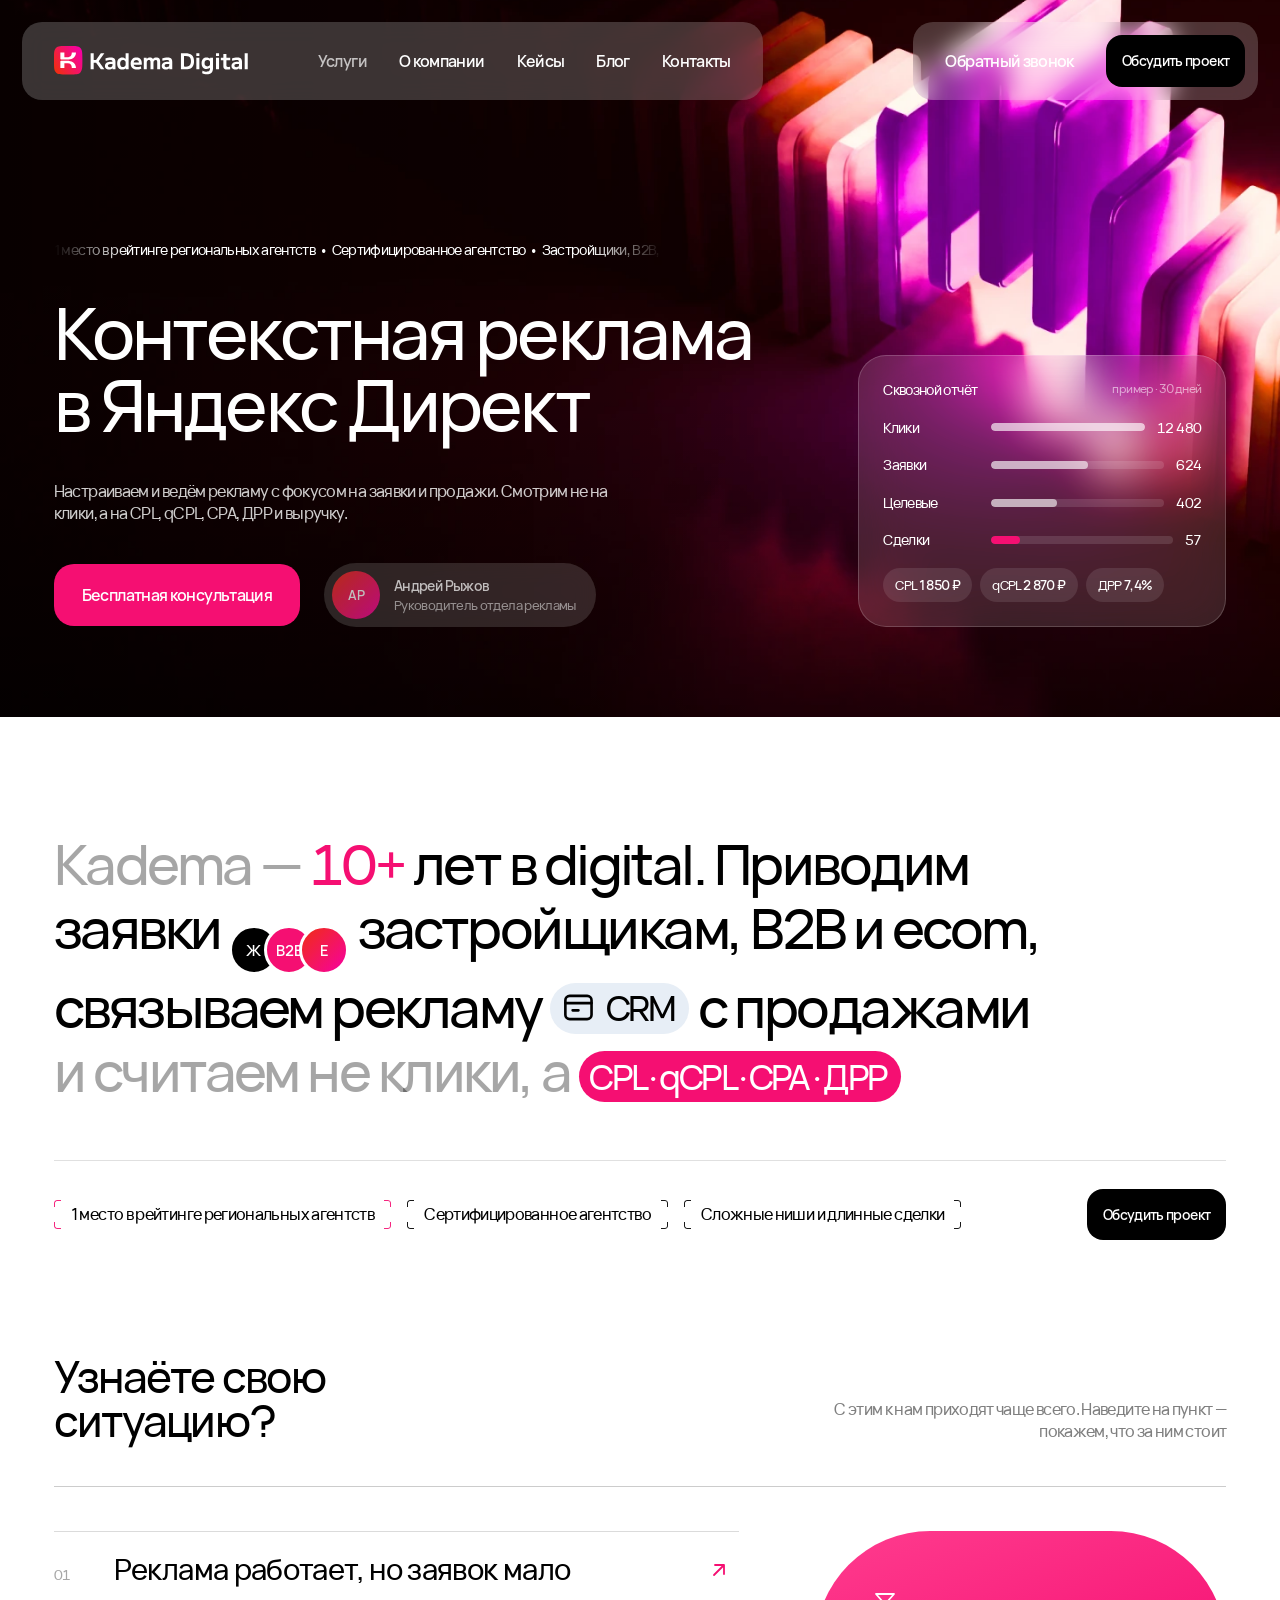
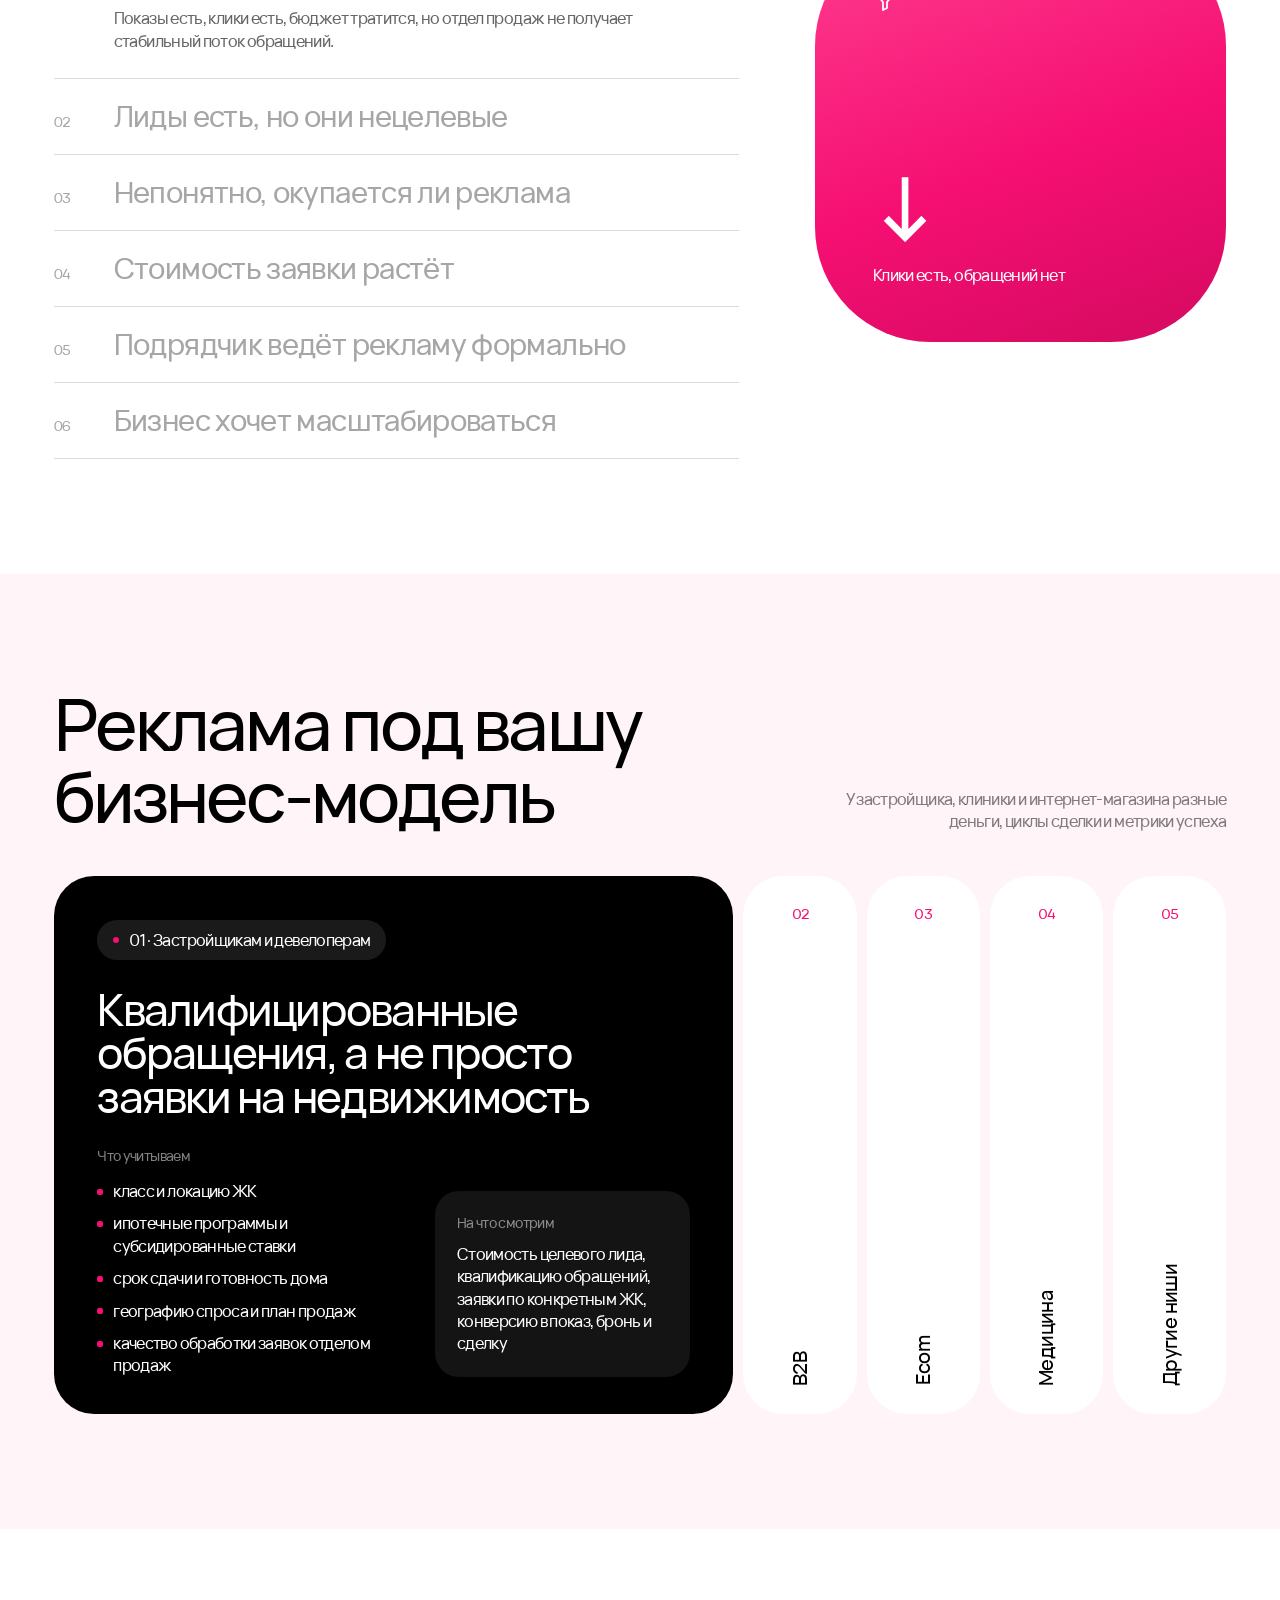
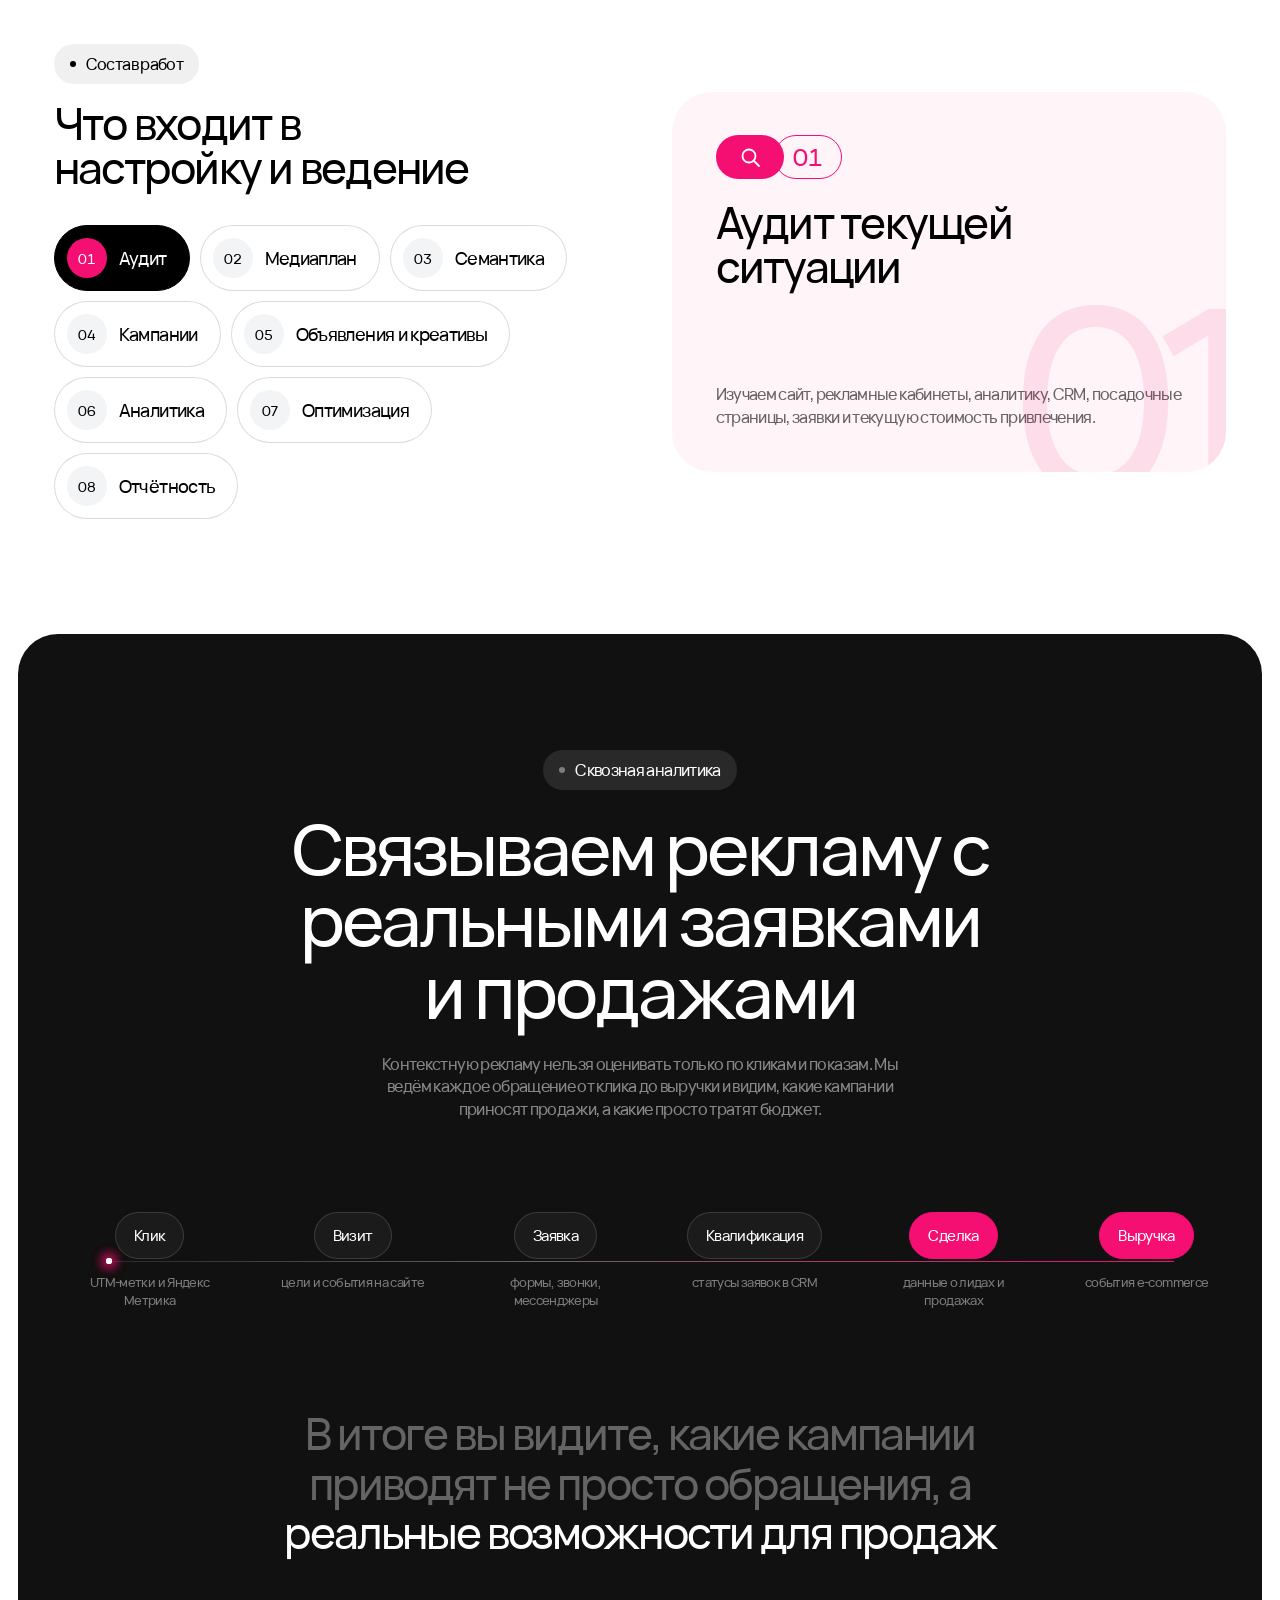
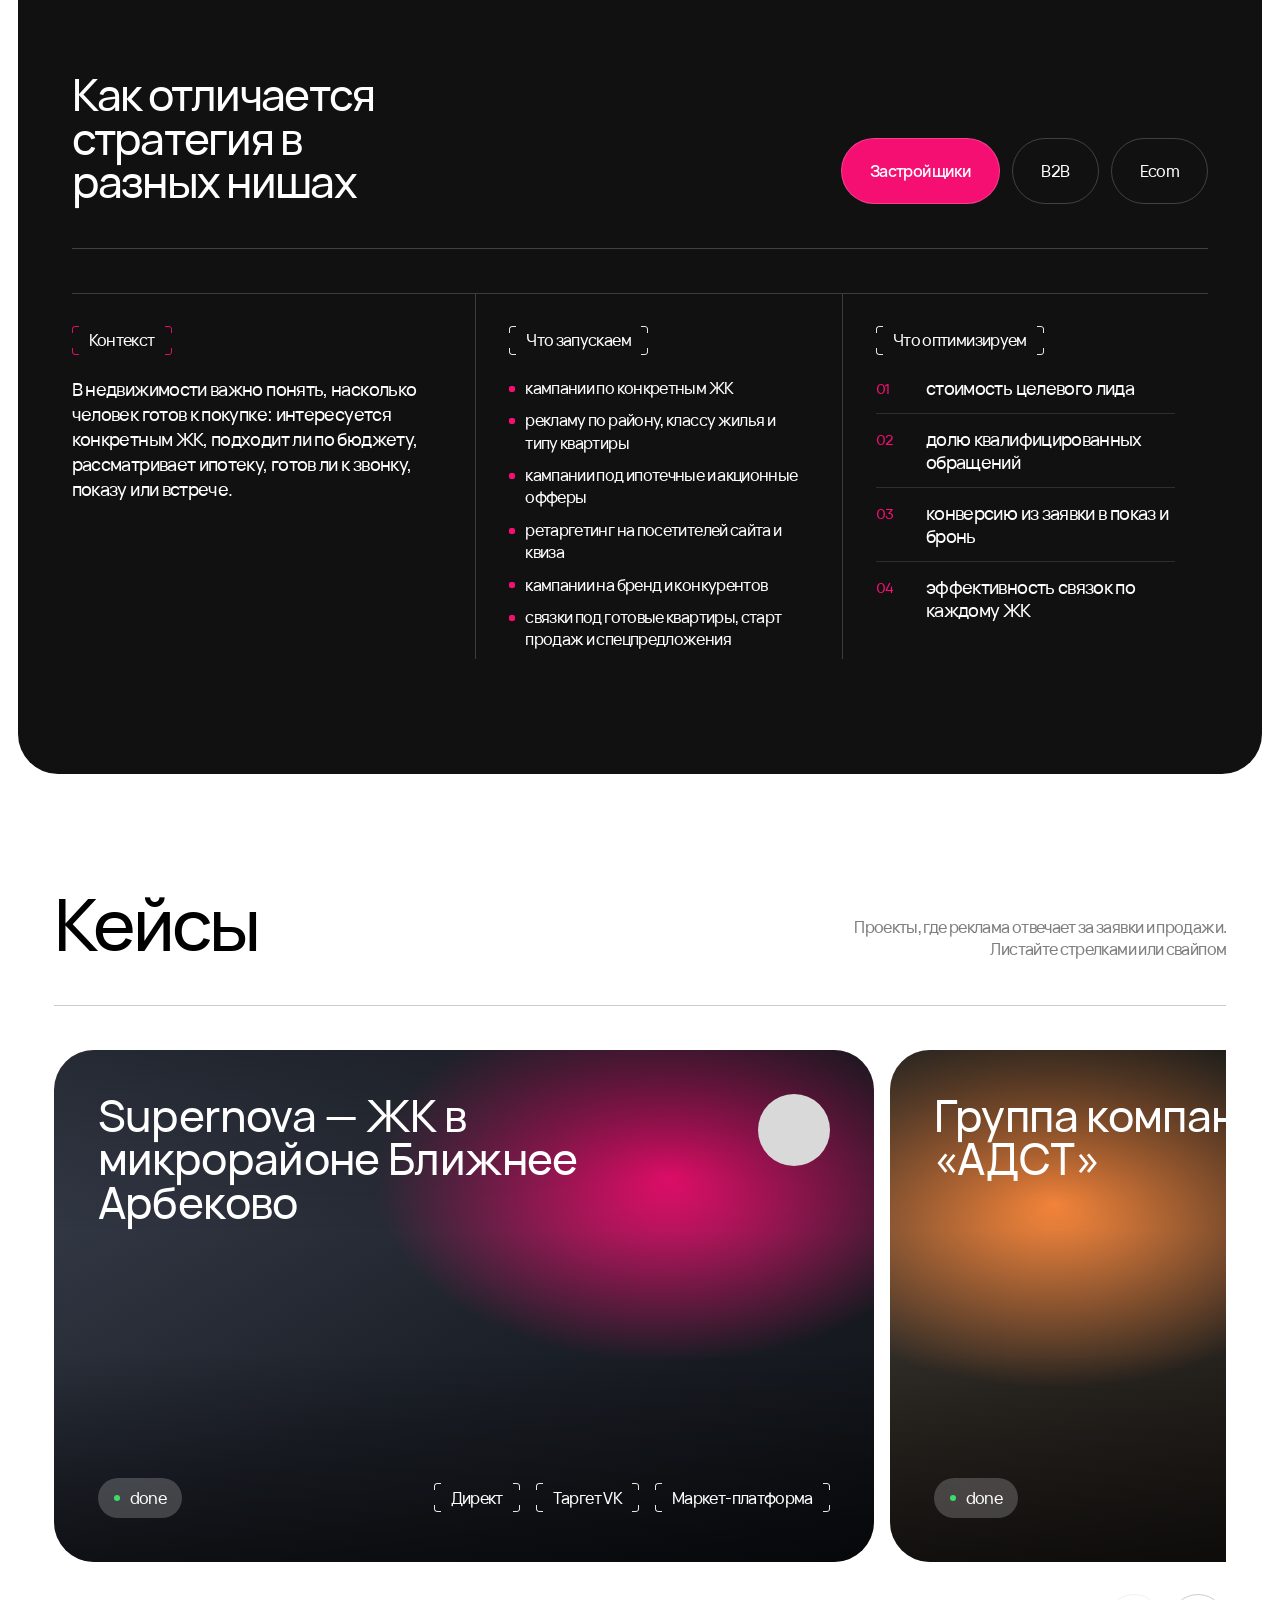
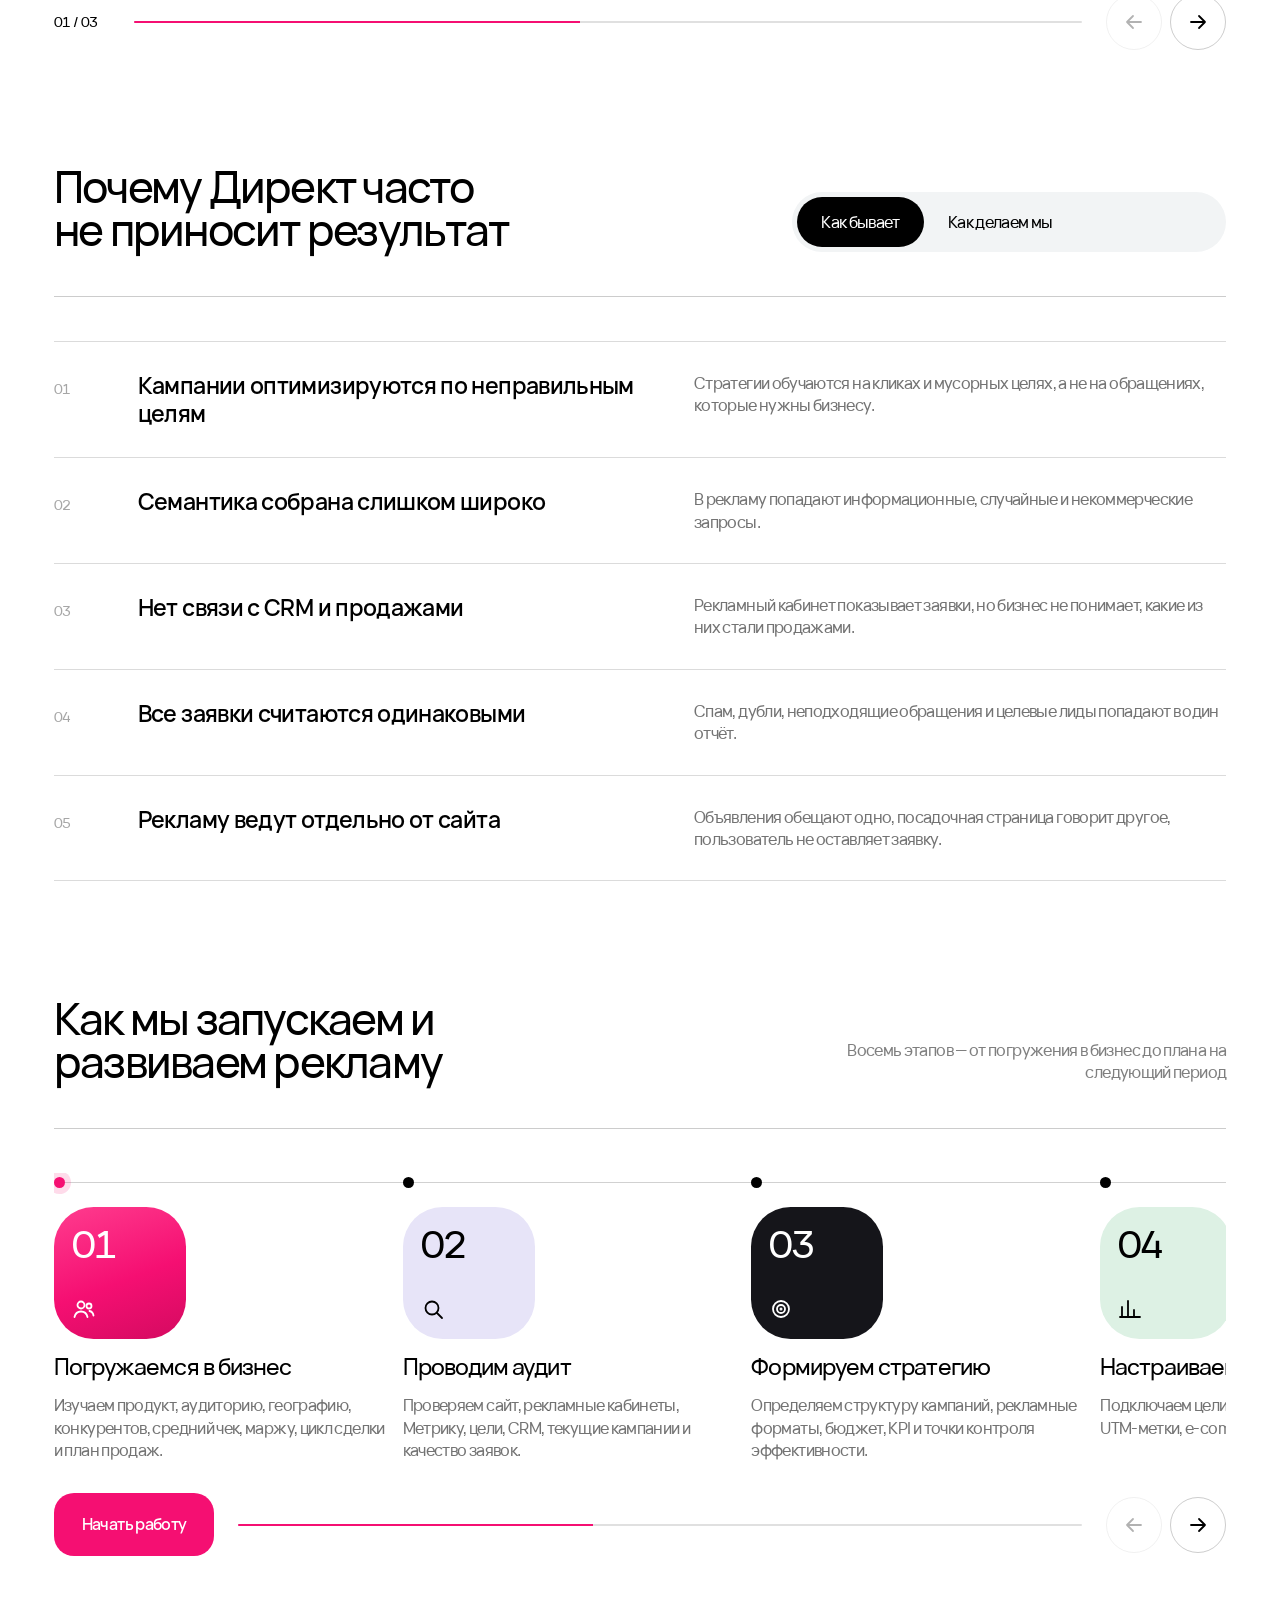
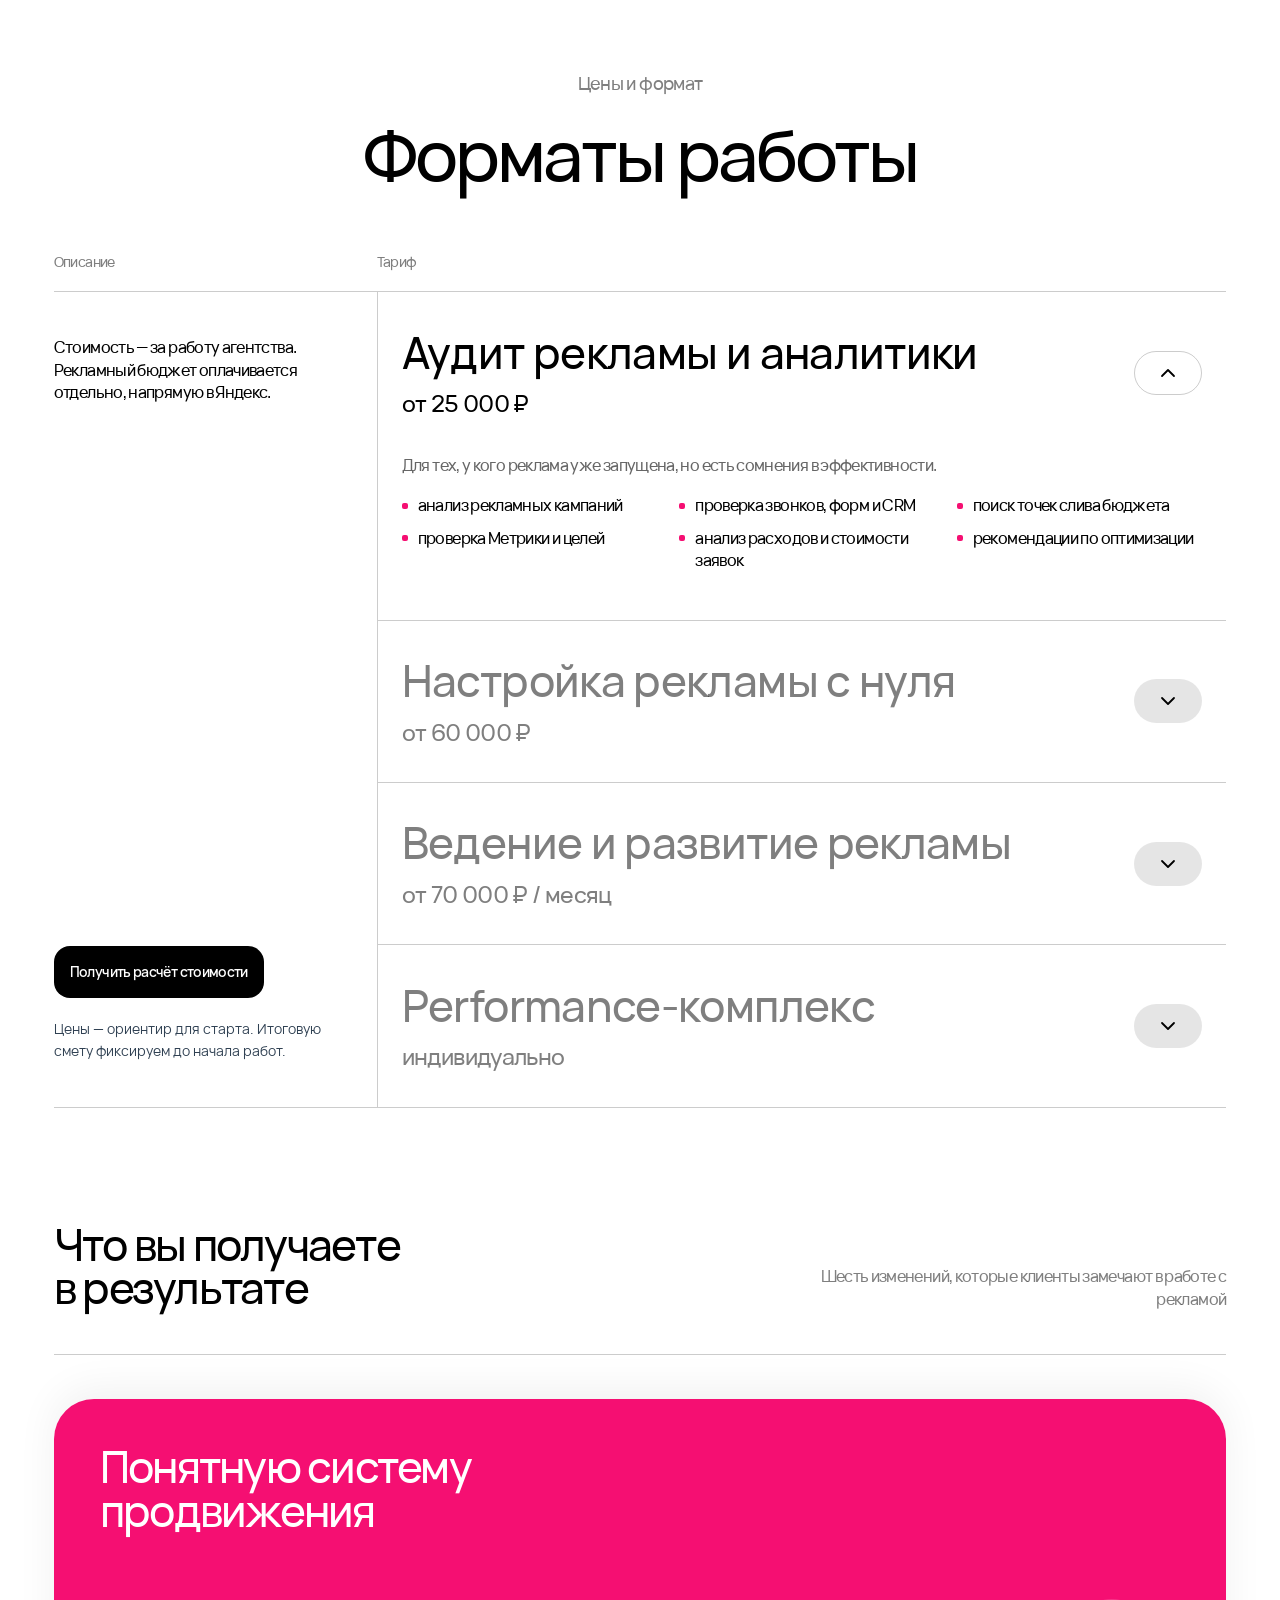
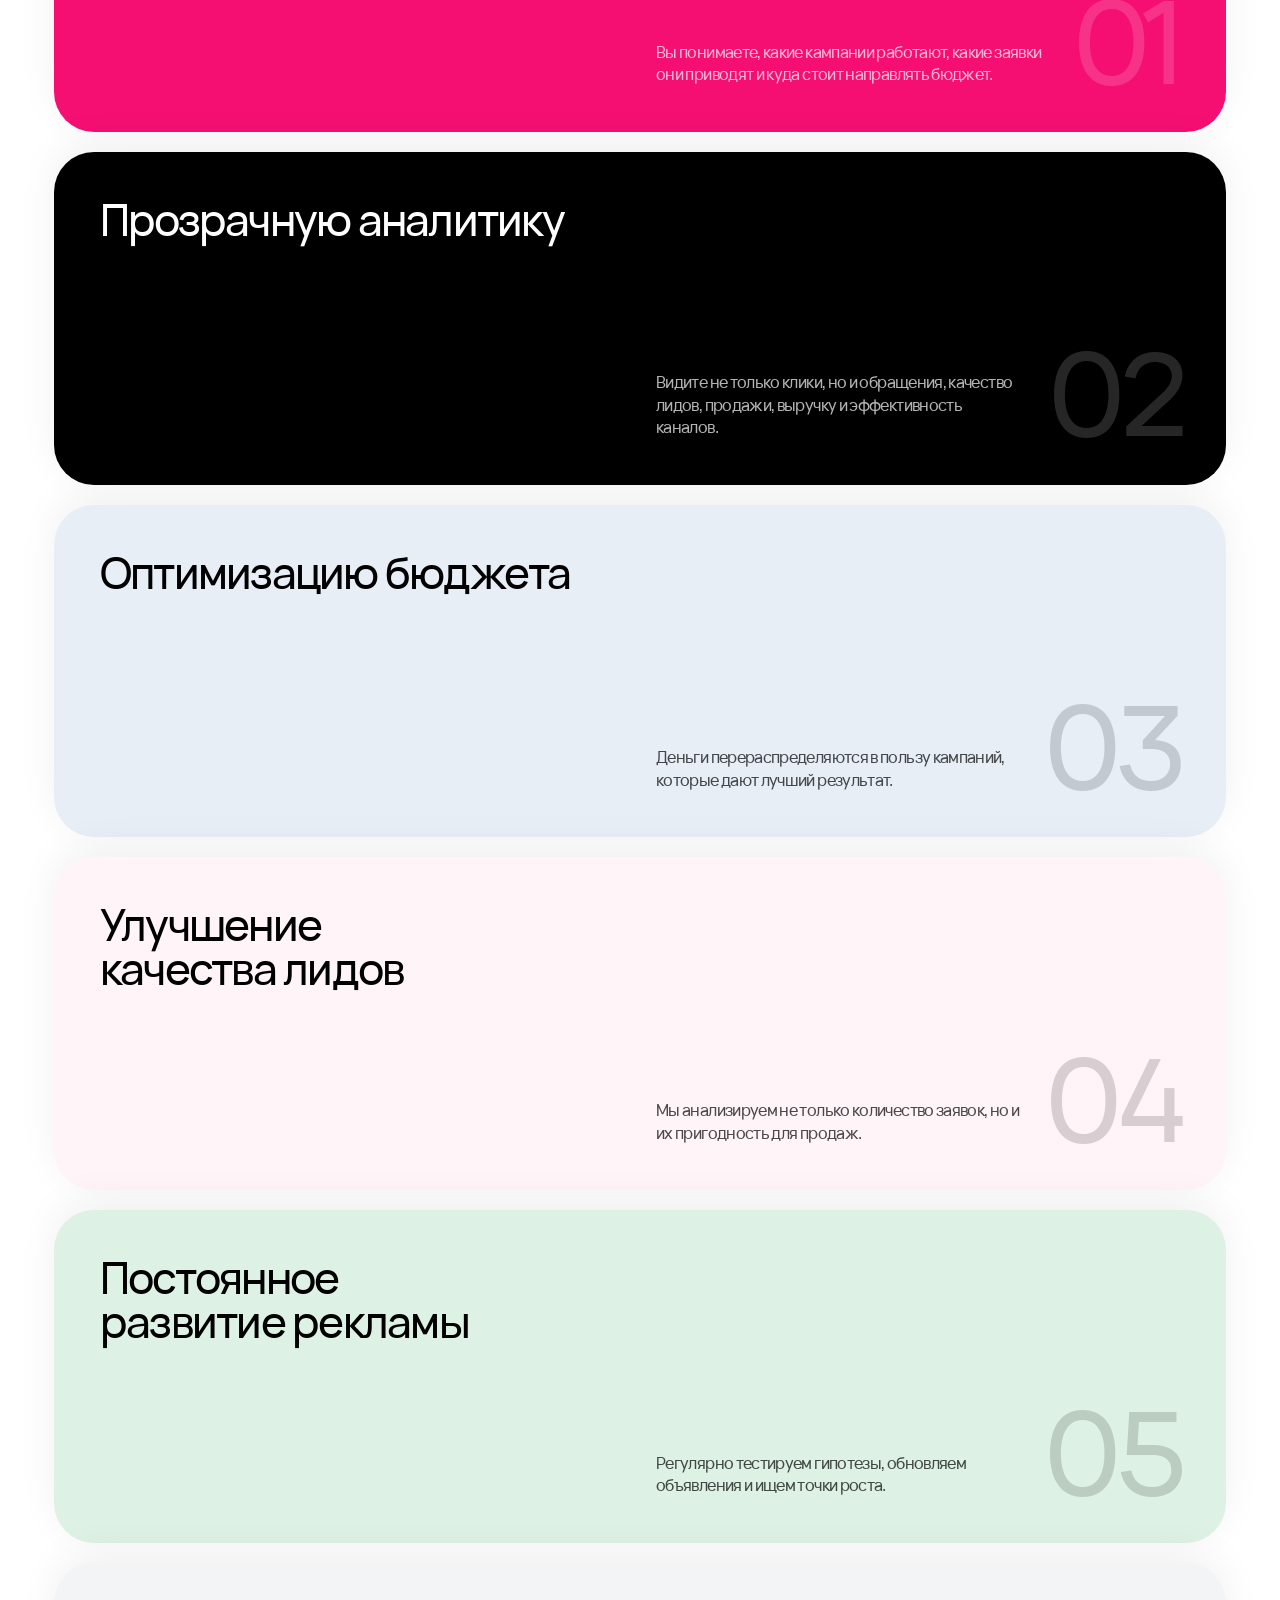
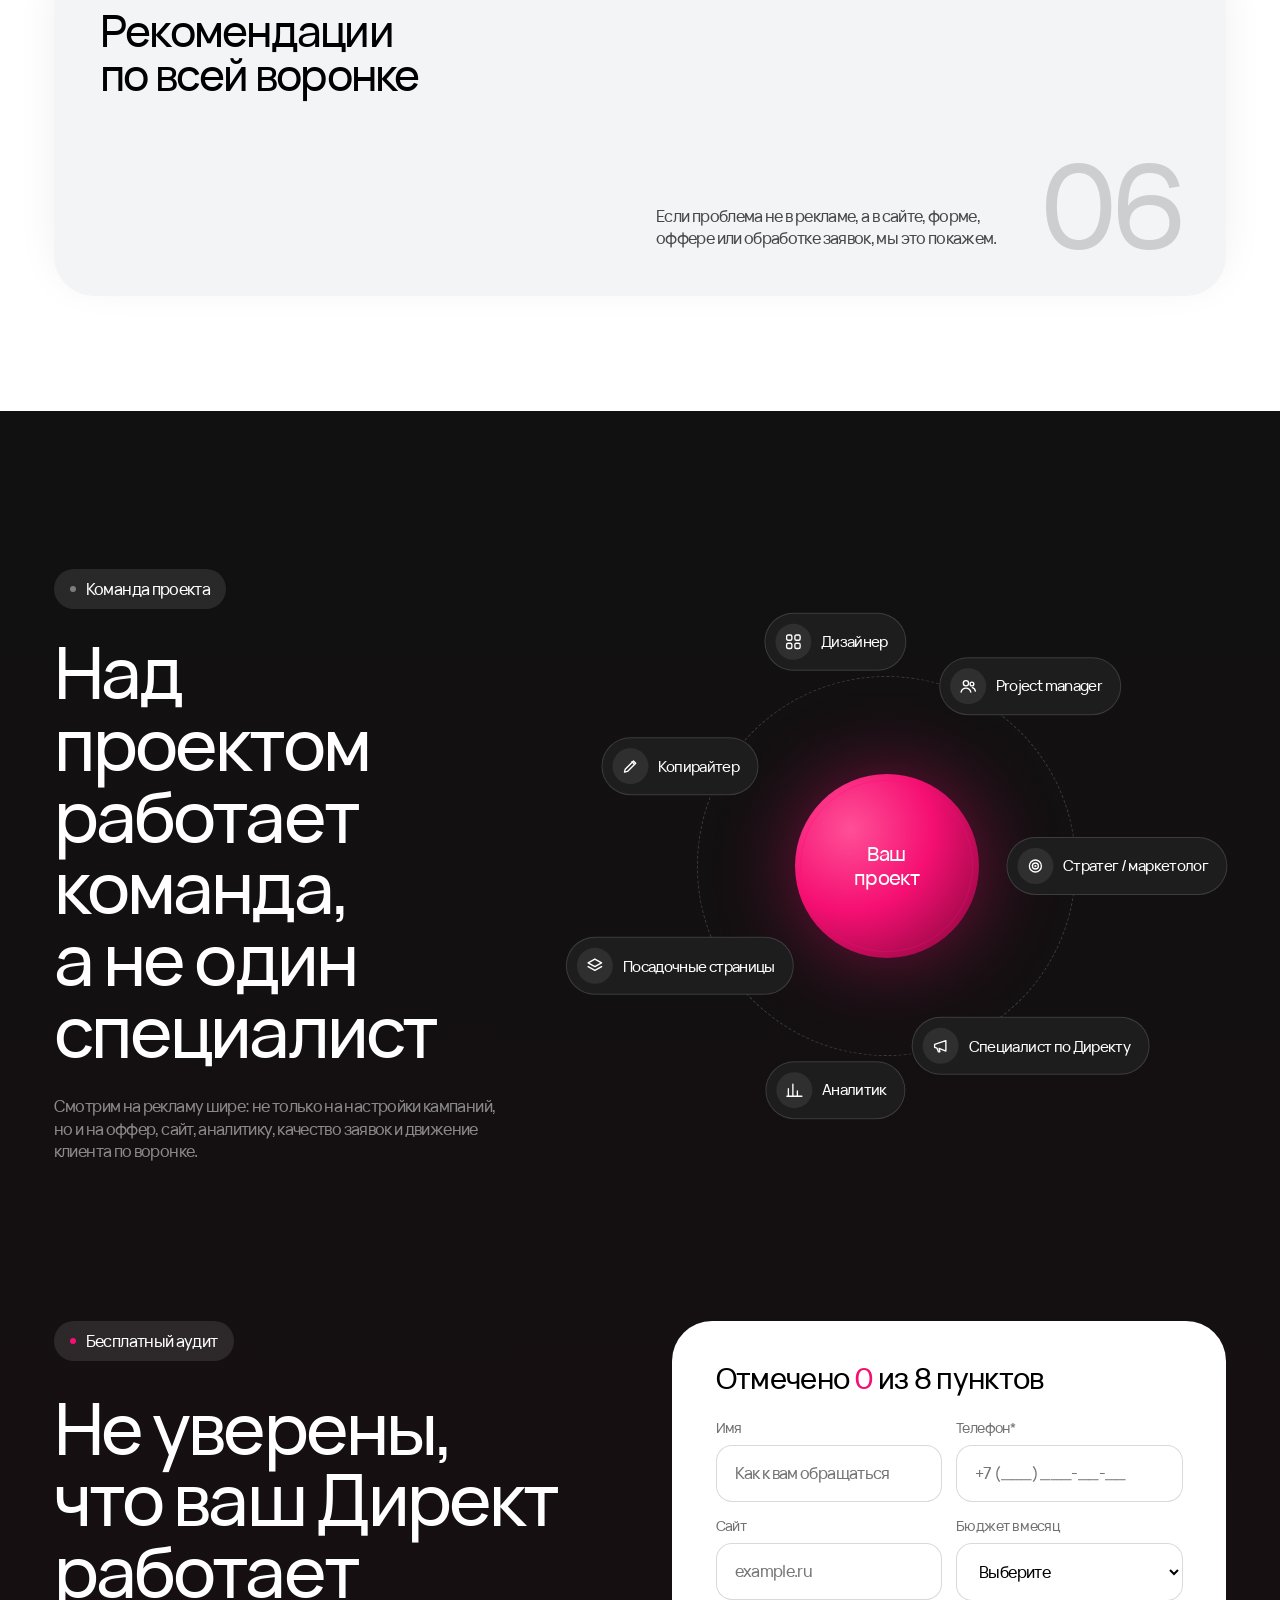
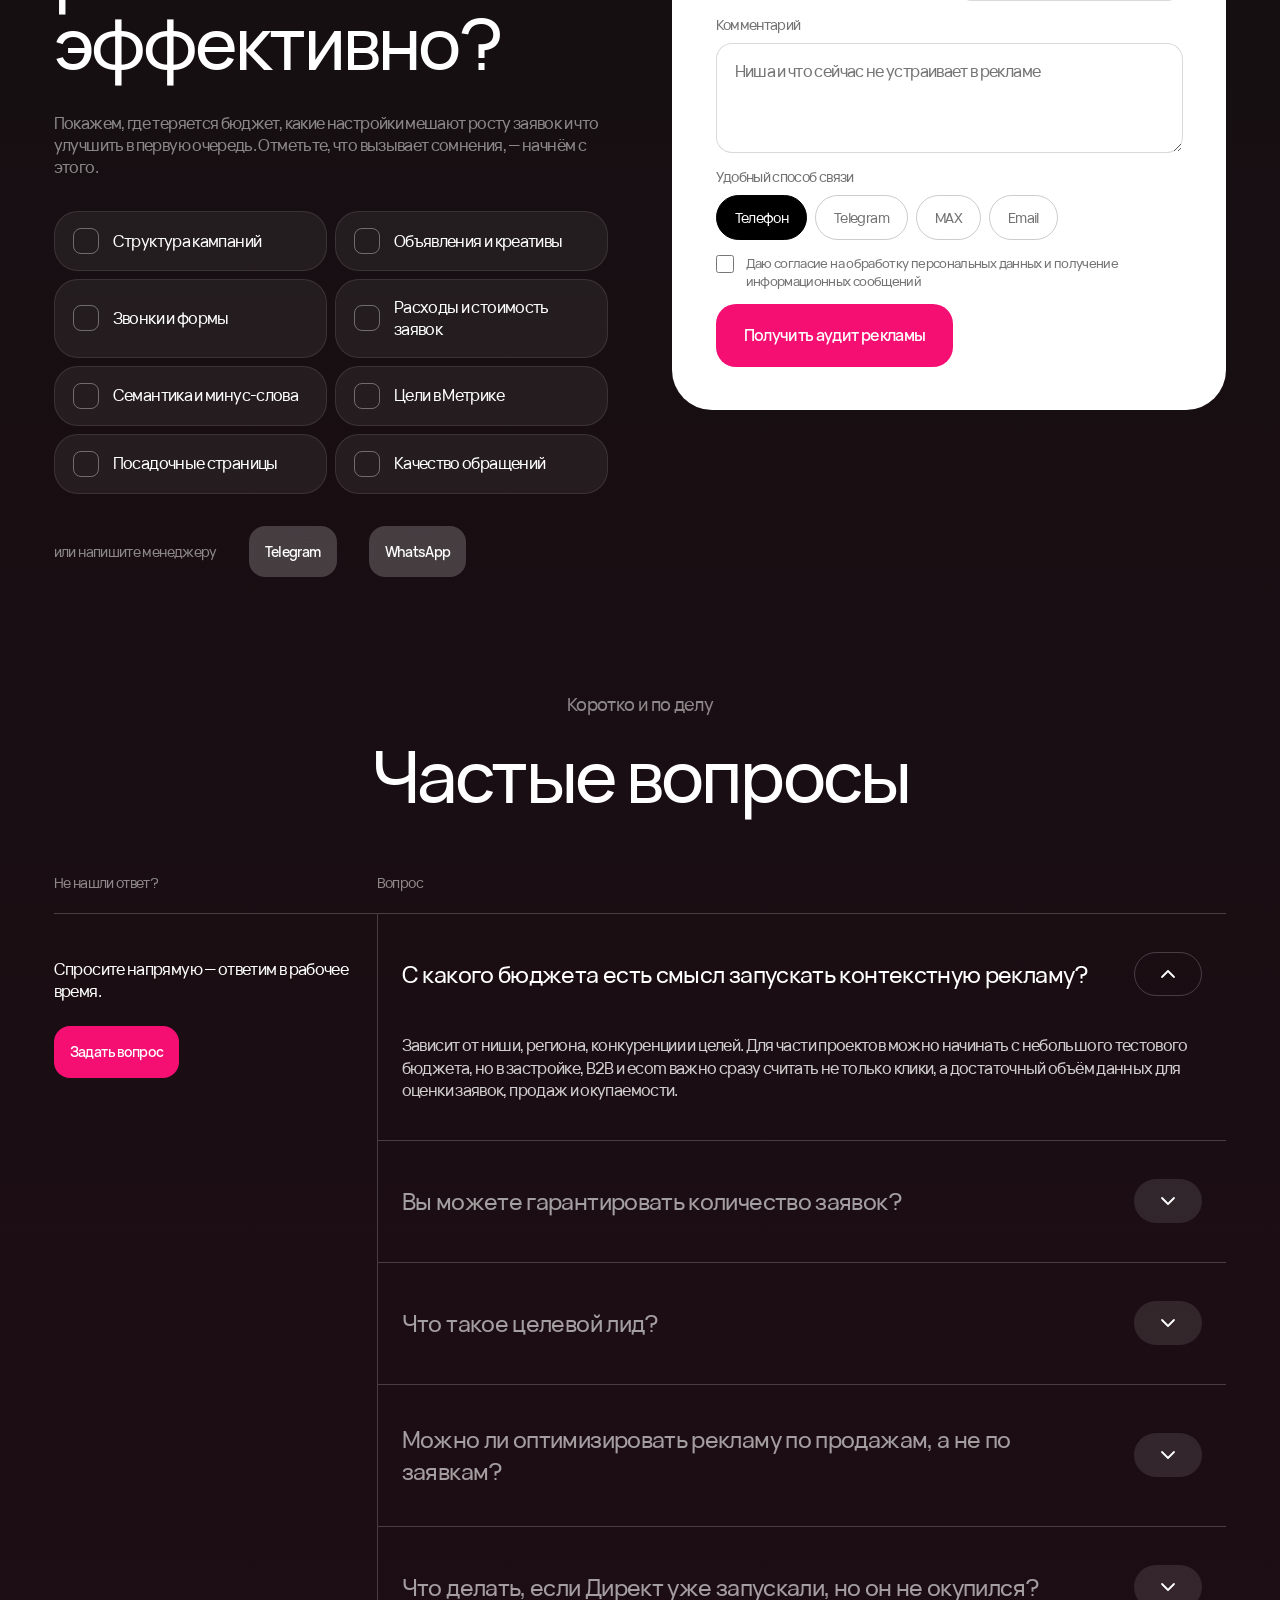
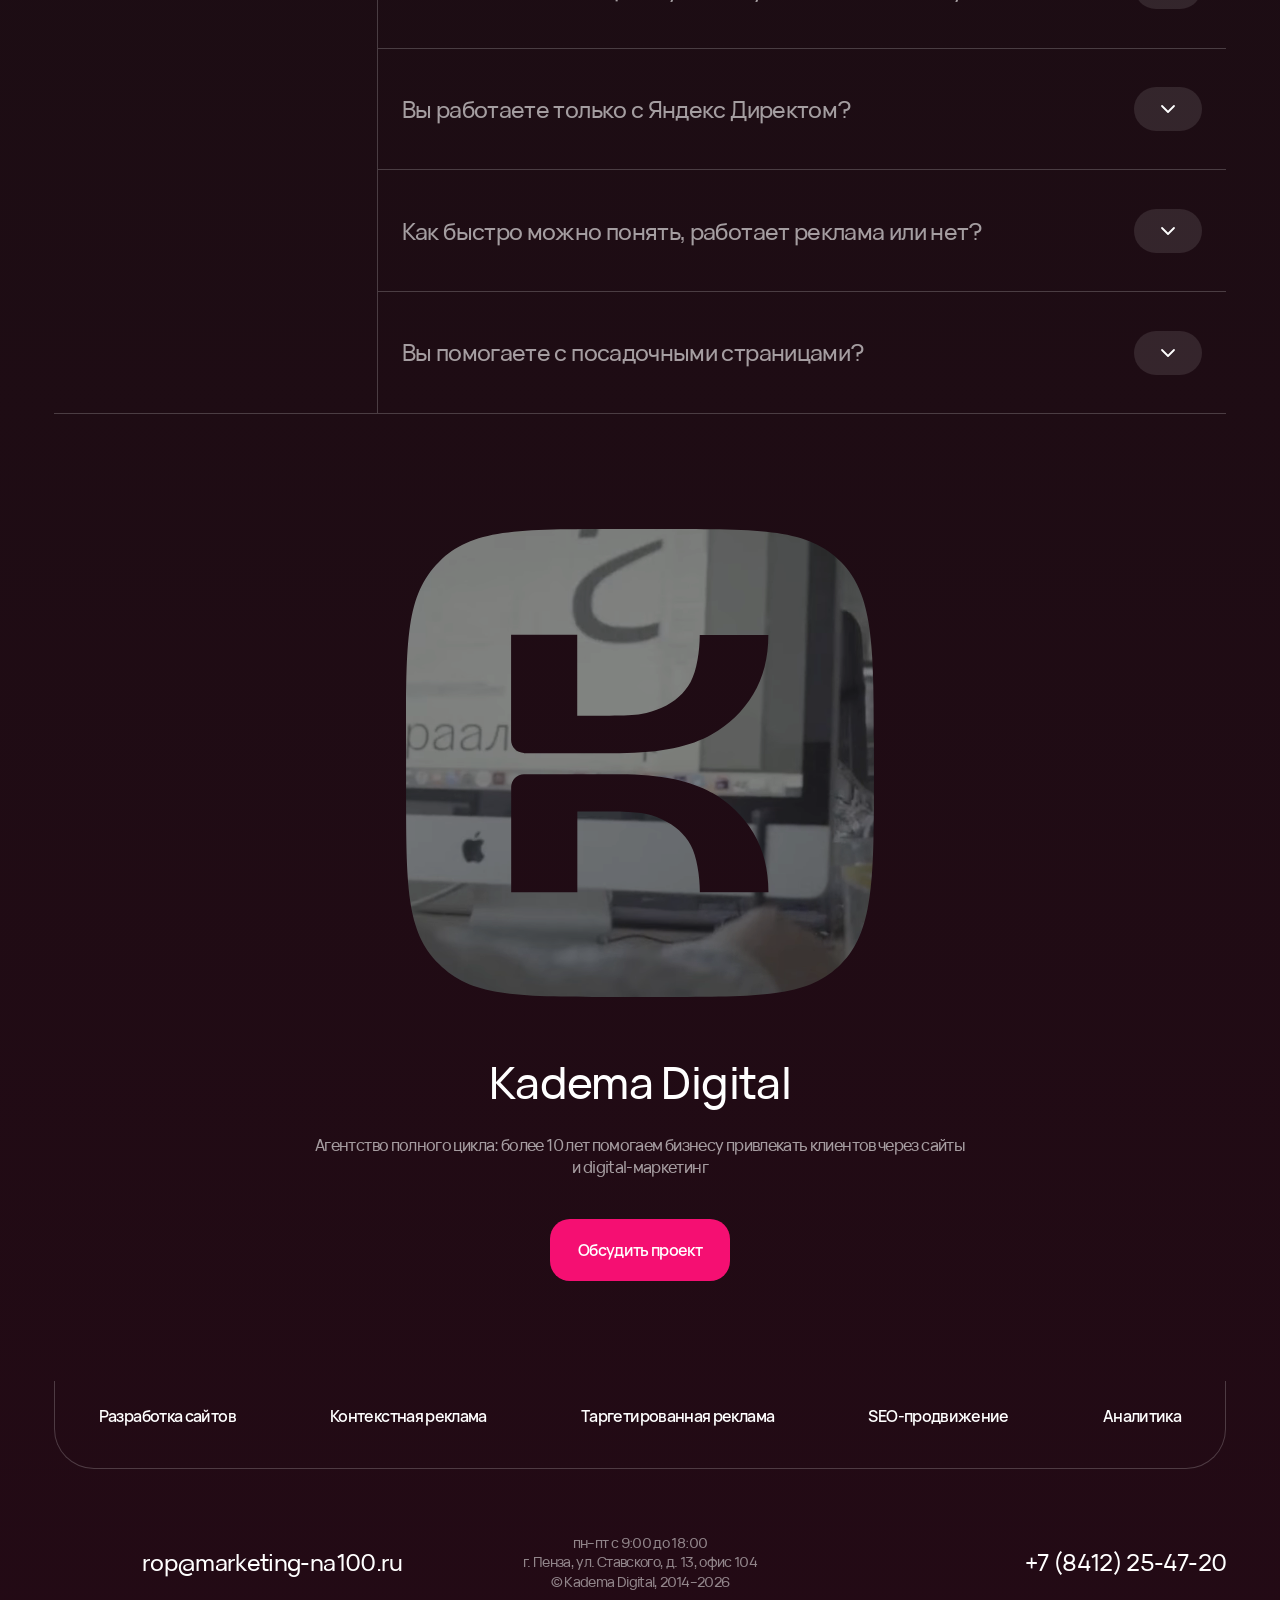
==== commit d3692d9b: "Директ: сброс кэша стилей" ====
--- a/direct/index.html
+++ b/direct/index.html
@@ -4,8 +4,8 @@
 <meta charset="utf-8">
 <meta name="viewport" content="width=device-width, initial-scale=1, viewport-fit=cover">
 <title>Контекстная реклама в Яндекс Директ — Kadema Digital</title>
-<link rel="stylesheet" href="../ui/kadema-ui.css">
-<script src="../ui/kadema-ui.js" defer></script>
+<link rel="stylesheet" href="../ui/kadema-ui.css?v=f64ed57e">
+<script src="../ui/kadema-ui.js?v=62ce0368" defer></script>
 <style>
   /* раскладки страницы «Директ»; компоненты — в kadema-ui.css (раздел «Блоки 2.0») */
   .d-hero { --k-hero-img: url(../kadema-digital/images/hero.webp); }
